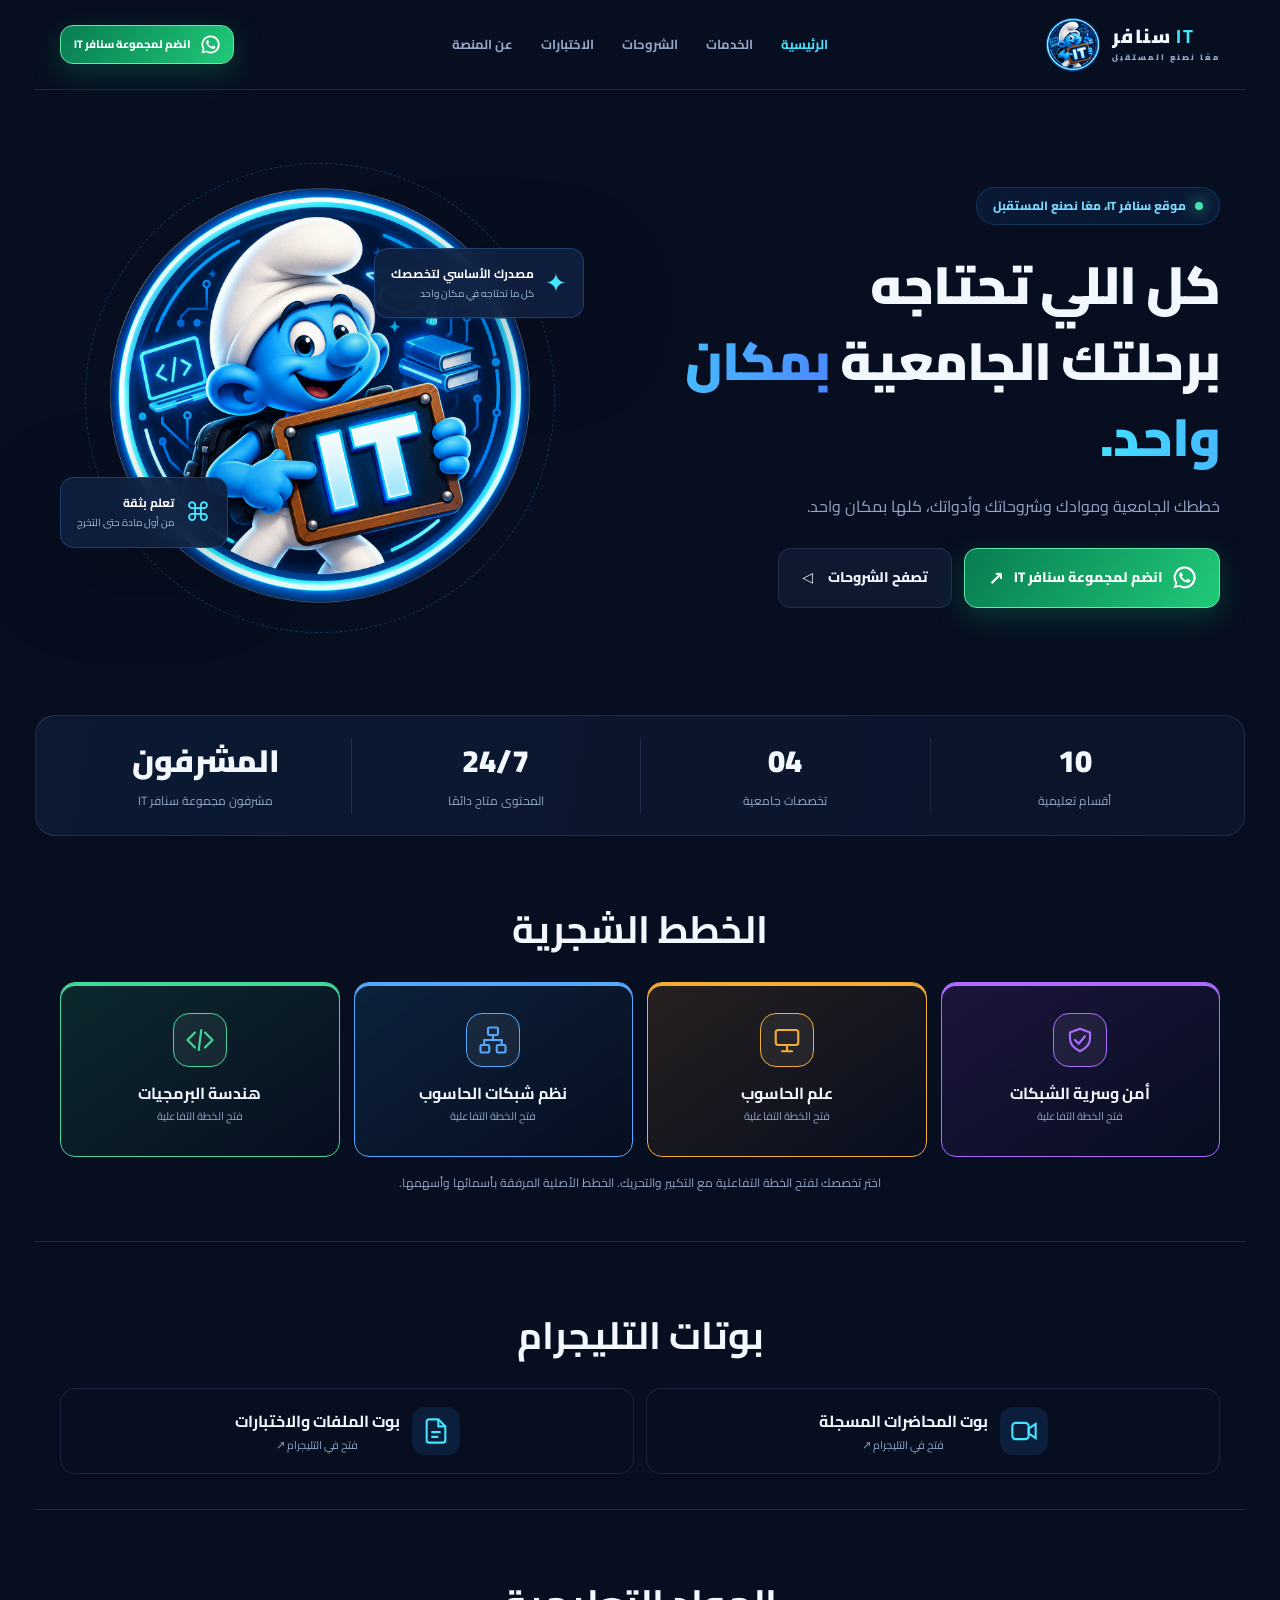
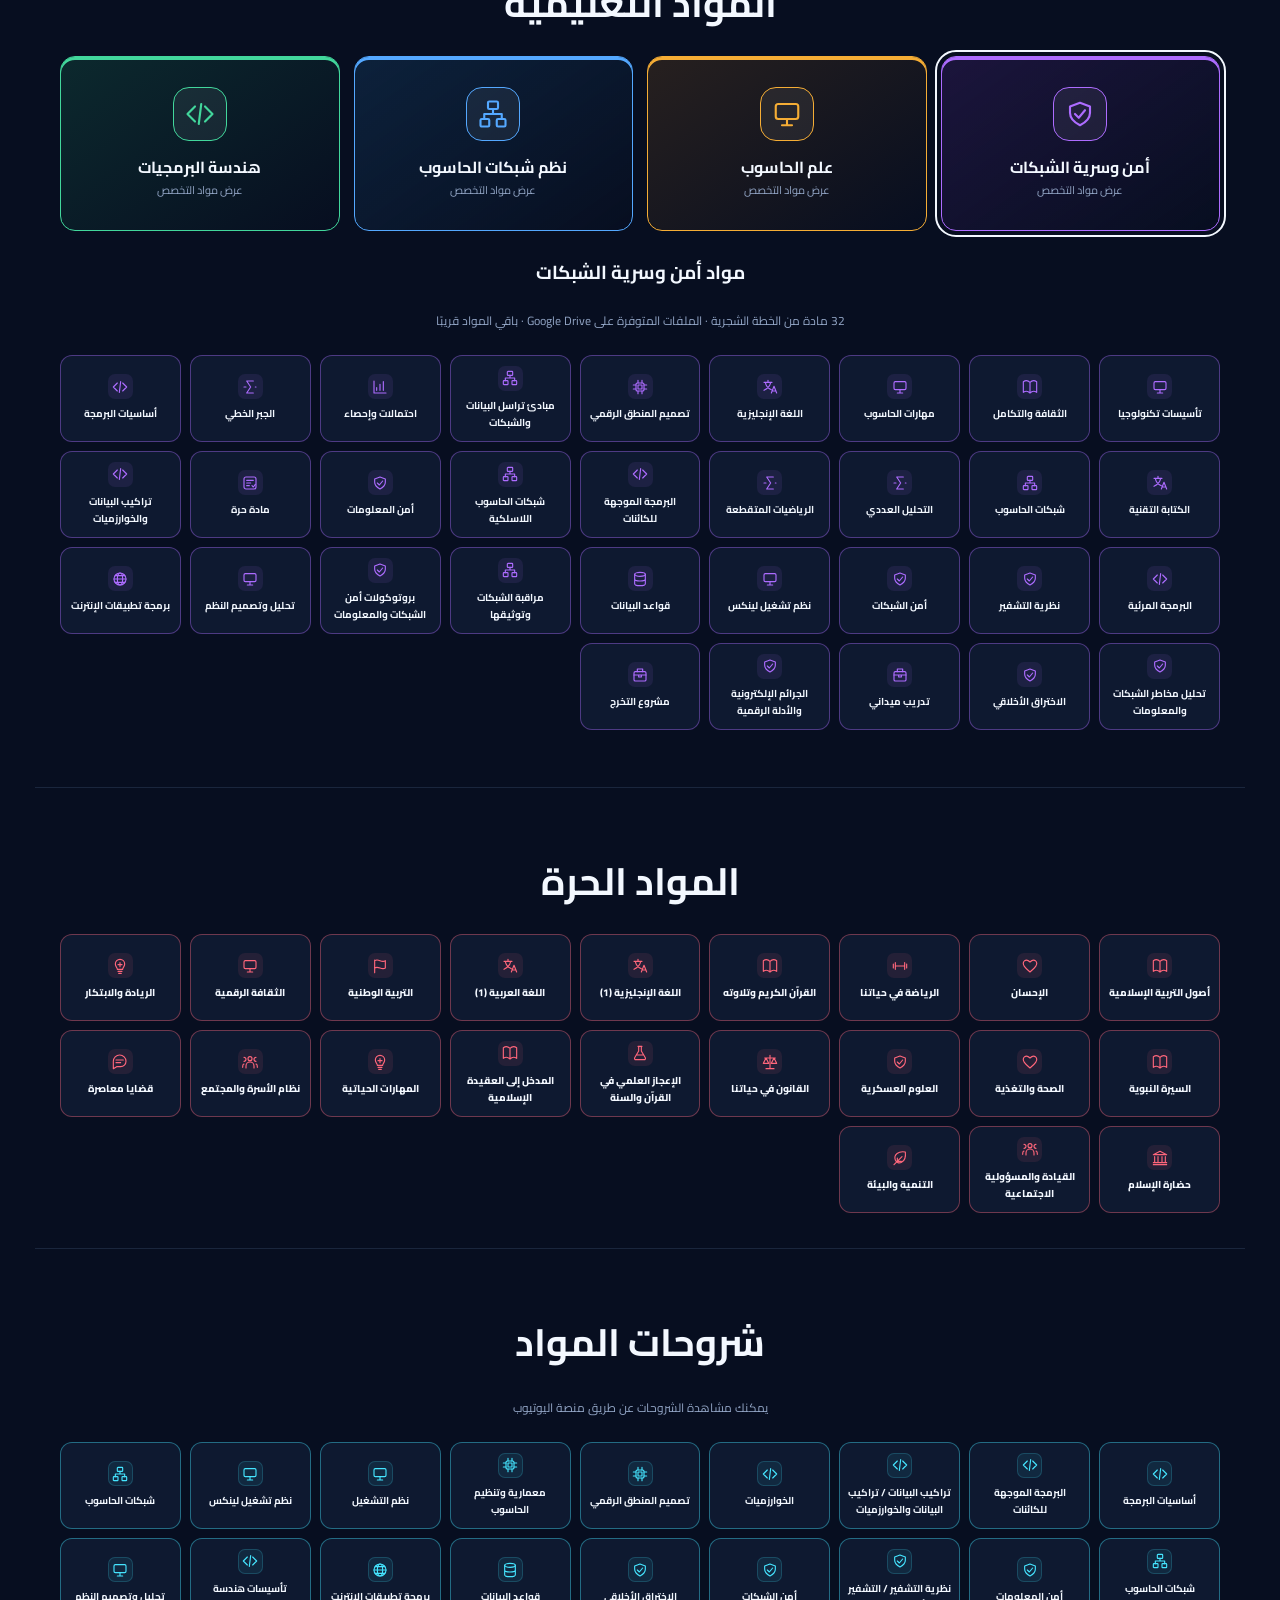
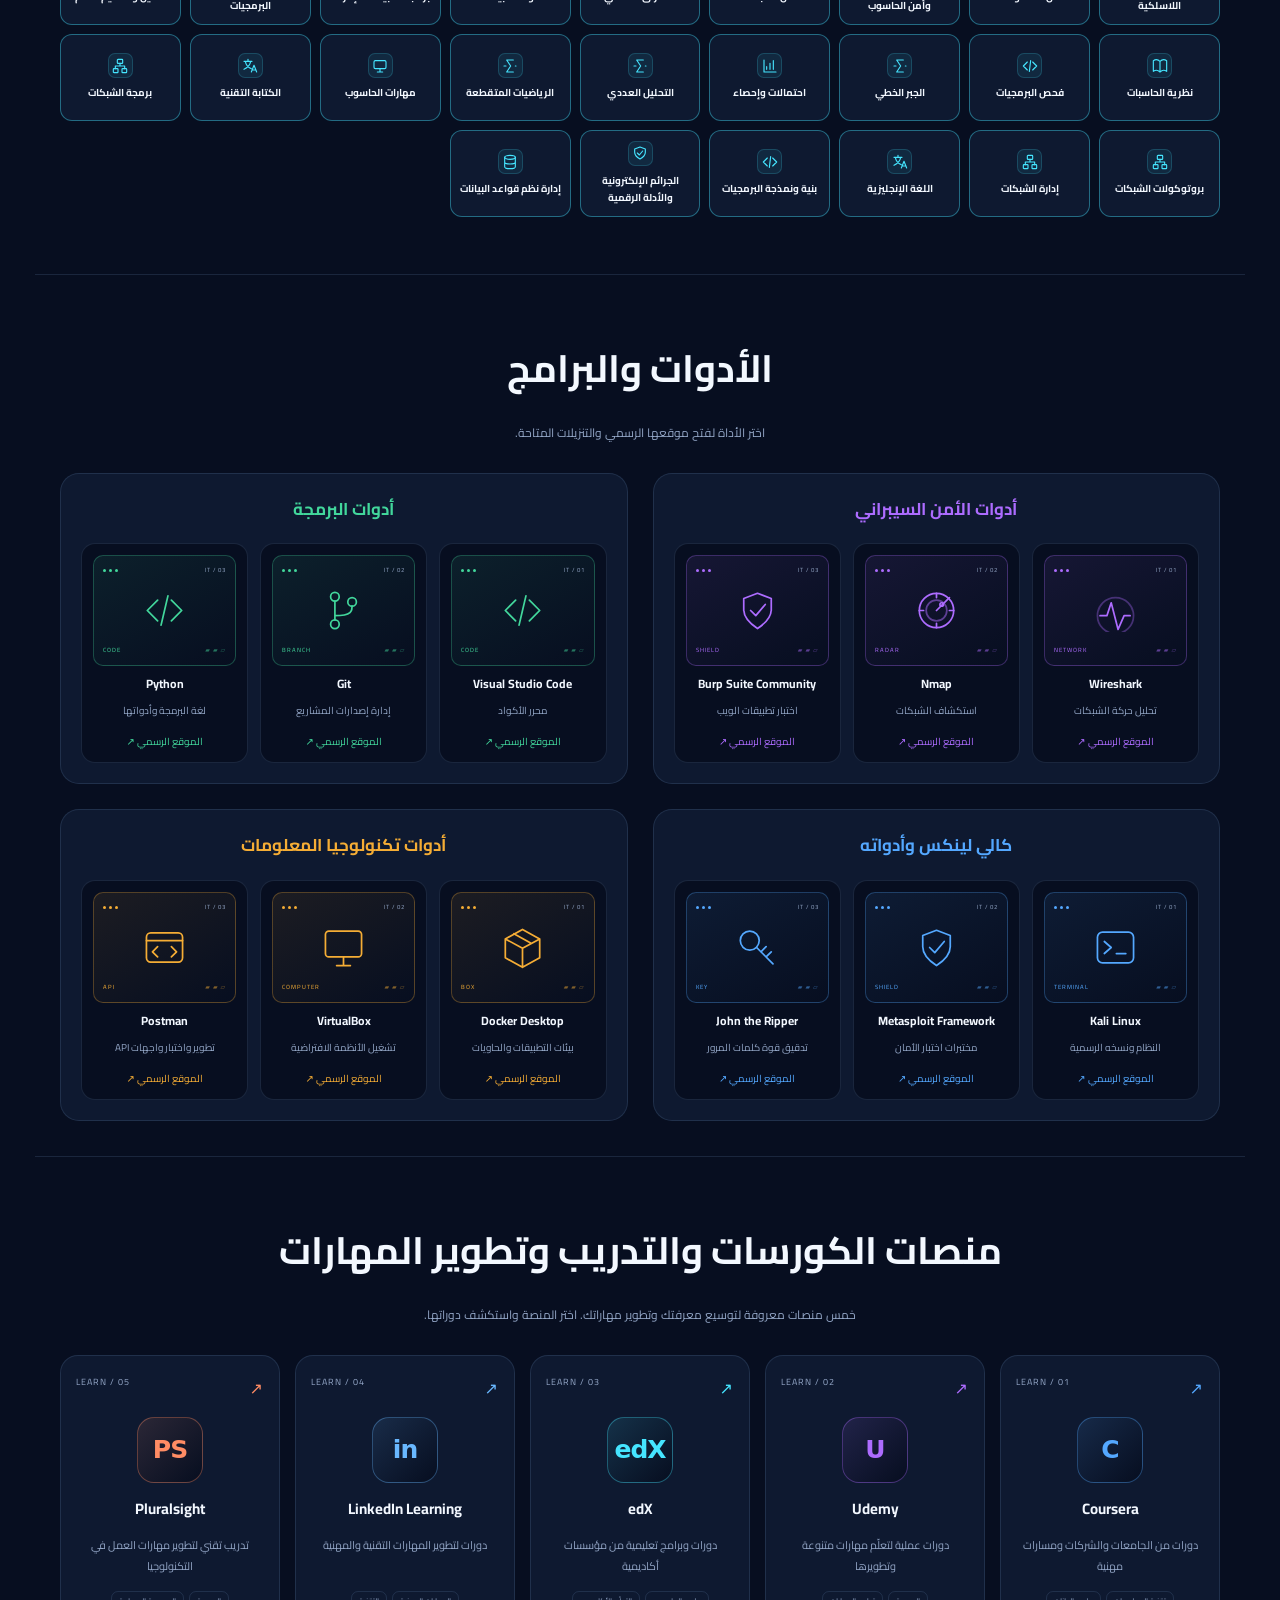
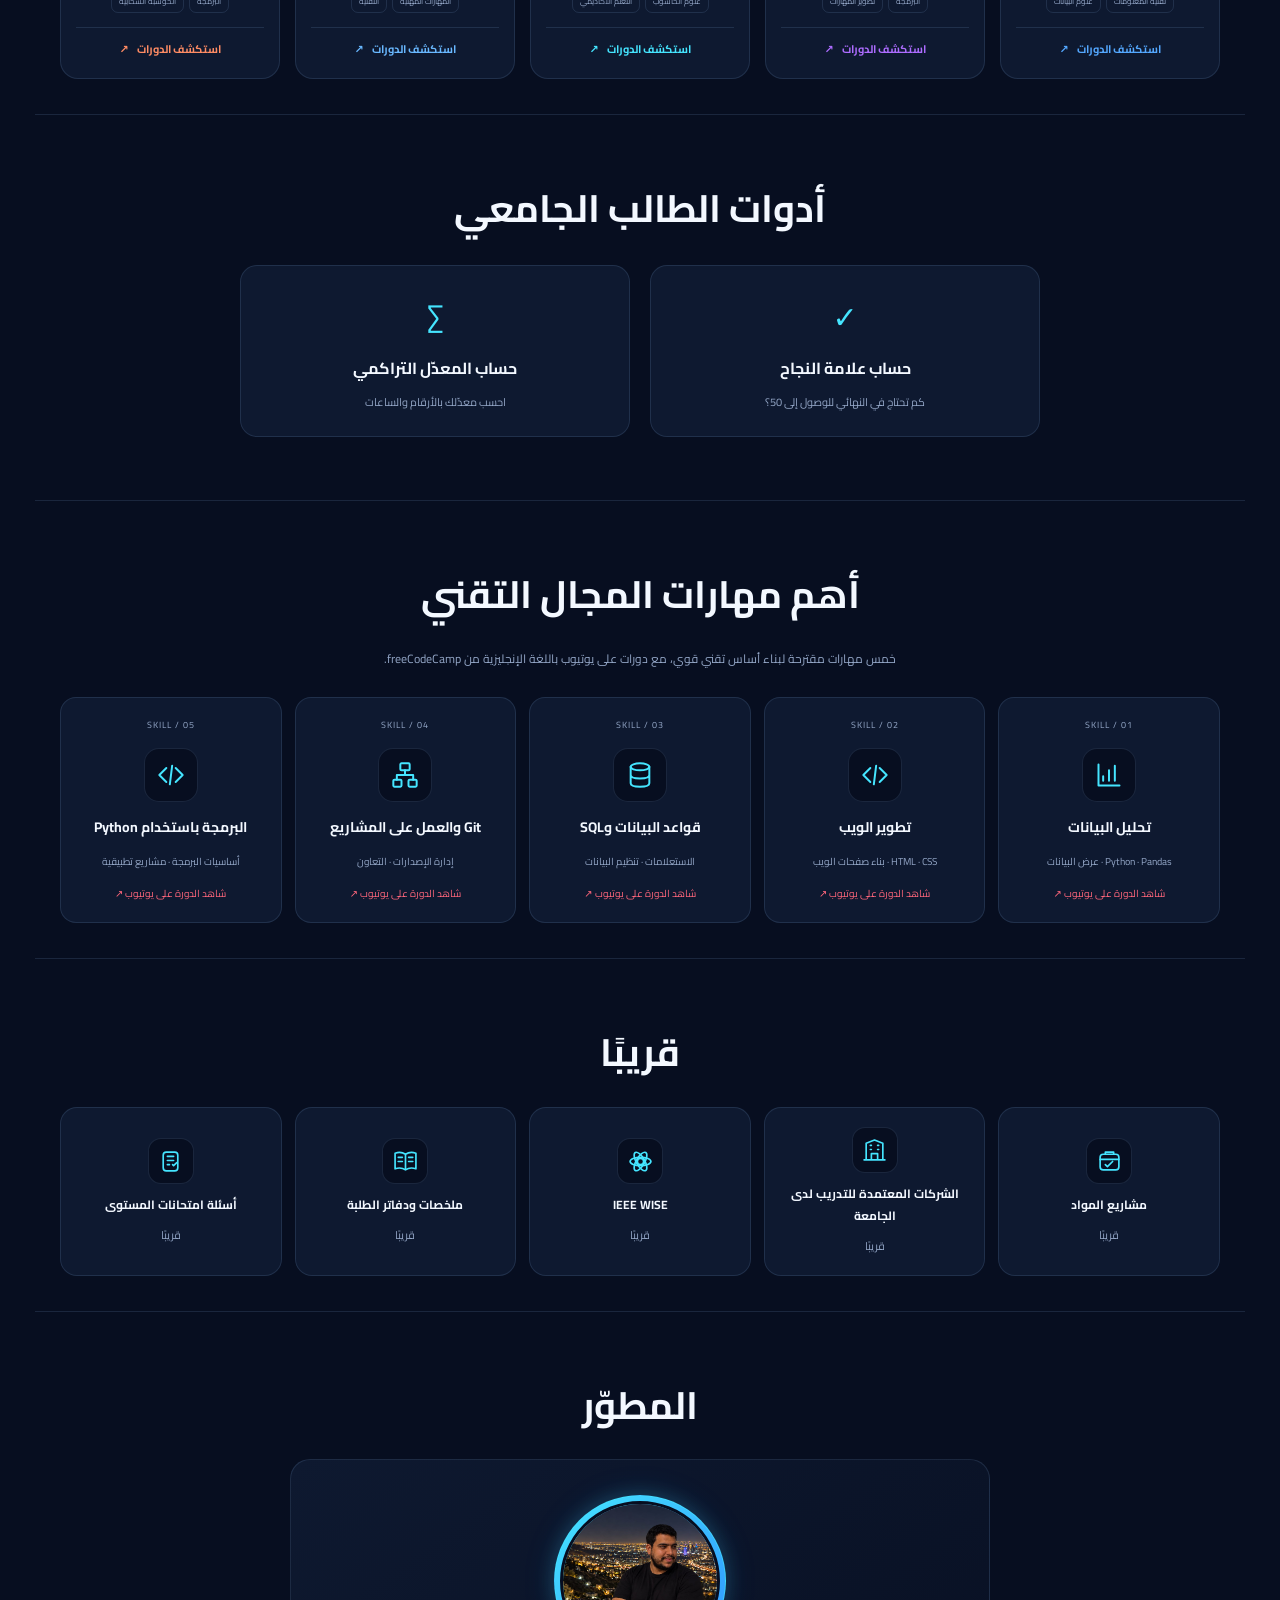
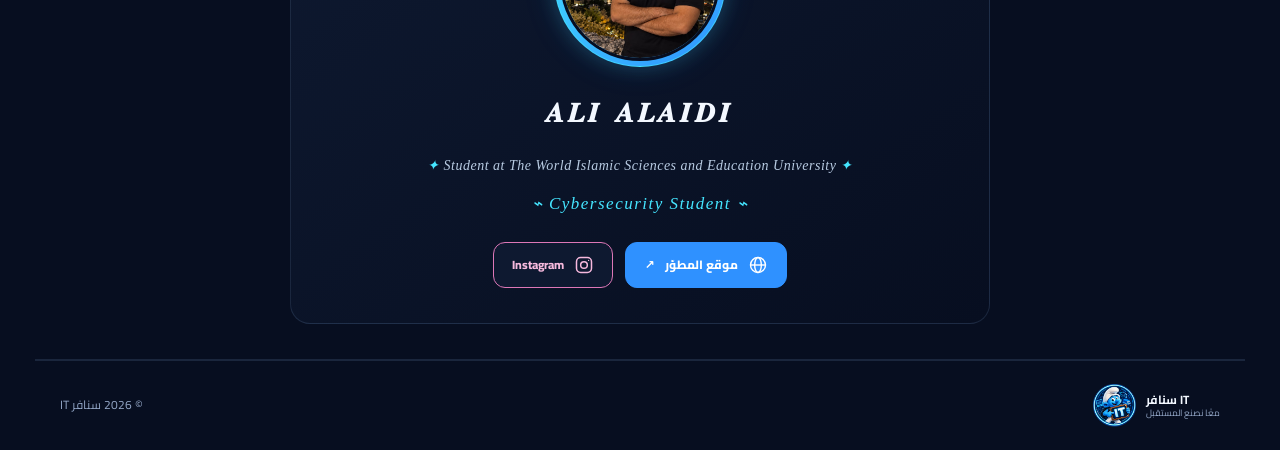
==== index.html @ aa801dc6 "Add files via upload" ====
<!doctype html>
<html lang="ar" dir="rtl">
<head>
  <meta charset="UTF-8" />
  <meta name="viewport" content="width=device-width, initial-scale=1" />
  <meta name="theme-color" content="#070e20" />
  <meta name="description" content="سنافر IT - بوابتك الذكية للتعلم الجامعي" />
  <title>سنافر IT | منصتك التعليمية</title>
  <link rel="preconnect" href="https://fonts.googleapis.com" />
  <link rel="preconnect" href="https://fonts.gstatic.com" crossorigin />
  <link href="https://fonts.googleapis.com/css2?family=Cairo:wght@400;500;600;700;800;900&display=swap" rel="stylesheet" />
  <link rel="stylesheet" href="styles.css" />
  <link rel="stylesheet" href="watch.css" />
</head>
<body>
  <div class="ambient ambient-one"></div><div class="ambient ambient-two"></div>
  <header class="topbar">
    <a href="#home" class="brand" aria-label="الصفحة الرئيسية"><img src="assets/logo.png" alt="شعار سنافر IT" /><span>سنافر <strong>IT</strong><small>معًا نصنع المستقبل</small></span></a>
    <nav class="desktop-nav" aria-label="القائمة الرئيسية"><a href="#home" class="active">الرئيسية</a><a href="#services">الخدمات</a><a href="#lessons">الشروحات</a><a href="#tools">الاختبارات</a><a href="#about">عن المنصة</a></nav>
    <div class="header-actions"><a class="btn wa-btn wa-header" href="https://chat.whatsapp.com/IGoztX9nsLLITHyfJJWVKI?mode=wwt" target="_blank" rel="noopener noreferrer"><svg class="wa-icon" viewBox="0 0 32 32" aria-hidden="true"><path fill="currentColor" d="M16 .8A15.1 15.1 0 0 0 3 23.5L.8 31l7.7-2A15.2 15.2 0 1 0 16 .8Zm0 27.5a12.3 12.3 0 0 1-6.3-1.7l-.5-.3-4.5 1.2 1.2-4.4-.3-.5a12.3 12.3 0 1 1 10.4 5.7Zm6.8-9.2c-.4-.2-2.2-1.1-2.5-1.2-.3-.1-.6-.2-.8.2-.2.3-1 1.2-1.2 1.4-.2.2-.4.3-.8.1-.4-.2-1.6-.6-3-1.9-1.1-1-1.9-2.2-2.1-2.6-.2-.4 0-.6.2-.8l.6-.7.4-.6c.1-.2 0-.5 0-.7l-1.2-2.8c-.3-.7-.6-.6-.8-.6h-.7c-.3 0-.7.1-1 .5-.3.4-1.3 1.3-1.3 3.2s1.4 3.7 1.6 4c.2.2 2.7 4.1 6.6 5.7.9.4 1.6.6 2.2.7.9.3 1.8.2 2.4.1.7-.1 2.2-.9 2.5-1.8.3-.9.3-1.7.2-1.8-.1-.2-.3-.3-.7-.5Z"/></svg><span>انضم لمجموعة سنافر IT</span></a><button class="icon-btn mobile-menu" id="menuBtn" aria-label="فتح القائمة" aria-expanded="false">☰</button></div>
  </header>
  <main>
    <section id="home" class="hero container">
      <div class="hero-copy"><div class="eyebrow"><span class="pulse"></span> موقع سنافر IT، معًا نصنع المستقبل</div><h1>كل اللي تحتاجه<br/>برحلتك الجامعية <span class="gradient-text">بمكان واحد.</span></h1><p>خططك الجامعية وموادك وشروحاتك وأدواتك، كلها بمكان واحد.</p><div class="hero-actions"><a class="btn wa-btn wa-hero" href="https://chat.whatsapp.com/IGoztX9nsLLITHyfJJWVKI?mode=wwt" target="_blank" rel="noopener noreferrer"><svg class="wa-icon" viewBox="0 0 32 32" aria-hidden="true"><path fill="currentColor" d="M16 .8A15.1 15.1 0 0 0 3 23.5L.8 31l7.7-2A15.2 15.2 0 1 0 16 .8Zm0 27.5a12.3 12.3 0 0 1-6.3-1.7l-.5-.3-4.5 1.2 1.2-4.4-.3-.5a12.3 12.3 0 1 1 10.4 5.7Zm6.8-9.2c-.4-.2-2.2-1.1-2.5-1.2-.3-.1-.6-.2-.8.2-.2.3-1 1.2-1.2 1.4-.2.2-.4.3-.8.1-.4-.2-1.6-.6-3-1.9-1.1-1-1.9-2.2-2.1-2.6-.2-.4 0-.6.2-.8l.6-.7.4-.6c.1-.2 0-.5 0-.7l-1.2-2.8c-.3-.7-.6-.6-.8-.6h-.7c-.3 0-.7.1-1 .5-.3.4-1.3 1.3-1.3 3.2s1.4 3.7 1.6 4c.2.2 2.7 4.1 6.6 5.7.9.4 1.6.6 2.2.7.9.3 1.8.2 2.4.1.7-.1 2.2-.9 2.5-1.8.3-.9.3-1.7.2-1.8-.1-.2-.3-.3-.7-.5Z"/></svg><span>انضم لمجموعة سنافر IT</span><span class="wa-arrow">↗</span></a><a class="btn btn-outline" href="#lessons">تصفح الشروحات <span>◁</span></a></div></div>
      <div class="hero-art"><div class="orbit orbit-a"></div><div class="orbit orbit-b"></div><div class="logo-glow"></div><img class="hero-logo" src="assets/logo.png" alt="سنفور يحمل لوحة IT"/><div class="float-card card-one"><span>✦</span><div><strong>مصدرك الأساسي لتخصصك</strong><small>كل ما تحتاجه في مكان واحد</small></div></div><div class="float-card card-two"><span>⌘</span><div><strong>تعلم بثقة</strong><small>من أول مادة حتى التخرج</small></div></div></div>
    </section>
    <section class="stats container" aria-label="مميزات المنصة"><div><b>10</b><span>أقسام تعليمية</span></div><div><b>04</b><span>تخصصات جامعية</span></div><div><b>24/7</b><span>المحتوى متاح دائمًا</span></div><div><b>المشرفون</b><span>مشرفون مجموعة سنافر IT</span></div></section>
    <div id="services"><section id="plans" class="section container home-section"><h2>الخطط الشجرية</h2><div class="item-grid major-grid" id="plansMajors"></div><p class="notice">اختر تخصصك لفتح الخطة التفاعلية مع التكبير والتحريك. الخطط الأصلية المرفقة بأسمائها وأسهمها.</p></section><section id="bots" class="section container home-section"><h2>بوتات التليجرام</h2><div class="item-grid" id="botLinks"></div></section><section id="materials" class="section container home-section"><h2>المواد التعليمية</h2><div class="item-grid major-grid" id="materialsMajors"></div><div class="inline-browser" id="materialsBrowser" aria-live="polite"></div></section><section id="free-materials" class="section container home-section free-section"><h2>المواد الحرة</h2><div class="free-course-buttons" id="freeCourses"></div><div class="resource-preview" id="freePreview" aria-live="polite"></div></section><section id="lessons" class="section container home-section"><h2>شروحات المواد</h2><div class="inline-browser" id="lessonsBrowser" aria-live="polite"></div></section><section id="tools" class="section container home-section"><h2>الأدوات والبرامج</h2><p class="catalog-note">اختر الأداة لفتح موقعها الرسمي والتنزيلات المتاحة.</p><div class="tool-groups"><section class="tool-group" style="--tool-accent:#ad6cff"><h3>أدوات الأمن السيبراني</h3><div class="tool-cards"><a class="tool-card" href="https://www.wireshark.org/download.html" target="_blank" rel="noopener noreferrer"><span class="tool-art" aria-hidden="true"><span class="tool-art-top"><i></i><i></i><i></i><span>IT / 01</span></span><svg viewBox="0 0 50 50" fill="none" stroke="currentColor" stroke-width="2" stroke-linecap="round" stroke-linejoin="round"><path d="M7 31h8l5-15 8 31 7-16h7"/><circle cx="25" cy="31" r="21" opacity=".35"/></svg><span class="tool-art-bottom">NETWORK<span>▰ ▰ ▱</span></span></span><strong dir="ltr">Wireshark</strong><span class="tool-description">تحليل حركة الشبكات</span><span class="tool-open">الموقع الرسمي <span aria-hidden="true">↗</span></span></a><a class="tool-card" href="https://nmap.org/download.html" target="_blank" rel="noopener noreferrer"><span class="tool-art" aria-hidden="true"><span class="tool-art-top"><i></i><i></i><i></i><span>IT / 02</span></span><svg viewBox="0 0 50 50" fill="none" stroke="currentColor" stroke-width="2" stroke-linecap="round" stroke-linejoin="round"><circle cx="25" cy="25" r="20"/><circle cx="25" cy="25" r="12" opacity=".5"/><path d="M25 25 40 10M25 5v5M5 25h5M25 40v5M40 25h5"/><circle cx="31" cy="18" r="2"/></svg><span class="tool-art-bottom">RADAR<span>▰ ▰ ▱</span></span></span><strong dir="ltr">Nmap</strong><span class="tool-description">استكشاف الشبكات</span><span class="tool-open">الموقع الرسمي <span aria-hidden="true">↗</span></span></a><a class="tool-card" href="https://portswigger.net/burp/communitydownload" target="_blank" rel="noopener noreferrer"><span class="tool-art" aria-hidden="true"><span class="tool-art-top"><i></i><i></i><i></i><span>IT / 03</span></span><svg viewBox="0 0 50 50" fill="none" stroke="currentColor" stroke-width="2" stroke-linecap="round" stroke-linejoin="round"><path d="m25 5 16 6v13c0 11-10 18-16 22-6-4-16-11-16-22V11Z"/><path d="m17 25 6 6 11-13"/></svg><span class="tool-art-bottom">SHIELD<span>▰ ▰ ▱</span></span></span><strong dir="ltr">Burp Suite Community</strong><span class="tool-description">اختبار تطبيقات الويب</span><span class="tool-open">الموقع الرسمي <span aria-hidden="true">↗</span></span></a></div></section><section class="tool-group" style="--tool-accent:#42d79c"><h3>أدوات البرمجة</h3><div class="tool-cards"><a class="tool-card" href="https://code.visualstudio.com/download" target="_blank" rel="noopener noreferrer"><span class="tool-art" aria-hidden="true"><span class="tool-art-top"><i></i><i></i><i></i><span>IT / 01</span></span><svg viewBox="0 0 50 50" fill="none" stroke="currentColor" stroke-width="2" stroke-linecap="round" stroke-linejoin="round"><path d="m17 13-12 12 12 12m16-24 12 12-12 12M29 8l-8 34"/></svg><span class="tool-art-bottom">CODE<span>▰ ▰ ▱</span></span></span><strong dir="ltr">Visual Studio Code</strong><span class="tool-description">محرر الأكواد</span><span class="tool-open">الموقع الرسمي <span aria-hidden="true">↗</span></span></a><a class="tool-card" href="https://git-scm.com/downloads/" target="_blank" rel="noopener noreferrer"><span class="tool-art" aria-hidden="true"><span class="tool-art-top"><i></i><i></i><i></i><span>IT / 02</span></span><svg viewBox="0 0 50 50" fill="none" stroke="currentColor" stroke-width="2" stroke-linecap="round" stroke-linejoin="round"><circle cx="15" cy="9" r="5"/><circle cx="35" cy="15" r="5"/><circle cx="15" cy="41" r="5"/><path d="M15 14v22m0-5c20 0 20-6 20-11"/></svg><span class="tool-art-bottom">BRANCH<span>▰ ▰ ▱</span></span></span><strong dir="ltr">Git</strong><span class="tool-description">إدارة إصدارات المشاريع</span><span class="tool-open">الموقع الرسمي <span aria-hidden="true">↗</span></span></a><a class="tool-card" href="https://www.python.org/downloads/" target="_blank" rel="noopener noreferrer"><span class="tool-art" aria-hidden="true"><span class="tool-art-top"><i></i><i></i><i></i><span>IT / 03</span></span><svg viewBox="0 0 50 50" fill="none" stroke="currentColor" stroke-width="2" stroke-linecap="round" stroke-linejoin="round"><path d="m17 13-12 12 12 12m16-24 12 12-12 12M29 8l-8 34"/></svg><span class="tool-art-bottom">CODE<span>▰ ▰ ▱</span></span></span><strong dir="ltr">Python</strong><span class="tool-description">لغة البرمجة وأدواتها</span><span class="tool-open">الموقع الرسمي <span aria-hidden="true">↗</span></span></a></div></section><section class="tool-group" style="--tool-accent:#54a8ff"><h3>كالي لينكس وأدواته</h3><div class="tool-cards"><a class="tool-card" href="https://www.kali.org/get-kali/" target="_blank" rel="noopener noreferrer"><span class="tool-art" aria-hidden="true"><span class="tool-art-top"><i></i><i></i><i></i><span>IT / 01</span></span><svg viewBox="0 0 50 50" fill="none" stroke="currentColor" stroke-width="2" stroke-linecap="round" stroke-linejoin="round"><rect x="4" y="7" width="42" height="36" rx="6"/><path d="m12 18 8 7-8 7m14 0h11"/></svg><span class="tool-art-bottom">TERMINAL<span>▰ ▰ ▱</span></span></span><strong dir="ltr">Kali Linux</strong><span class="tool-description">النظام ونسخه الرسمية</span><span class="tool-open">الموقع الرسمي <span aria-hidden="true">↗</span></span></a><a class="tool-card" href="https://www.kali.org/tools/metasploit-framework/" target="_blank" rel="noopener noreferrer"><span class="tool-art" aria-hidden="true"><span class="tool-art-top"><i></i><i></i><i></i><span>IT / 02</span></span><svg viewBox="0 0 50 50" fill="none" stroke="currentColor" stroke-width="2" stroke-linecap="round" stroke-linejoin="round"><path d="m25 5 16 6v13c0 11-10 18-16 22-6-4-16-11-16-22V11Z"/><path d="m17 25 6 6 11-13"/></svg><span class="tool-art-bottom">SHIELD<span>▰ ▰ ▱</span></span></span><strong dir="ltr">Metasploit Framework</strong><span class="tool-description">مختبرات اختبار الأمان</span><span class="tool-open">الموقع الرسمي <span aria-hidden="true">↗</span></span></a><a class="tool-card" href="https://www.kali.org/tools/john/" target="_blank" rel="noopener noreferrer"><span class="tool-art" aria-hidden="true"><span class="tool-art-top"><i></i><i></i><i></i><span>IT / 03</span></span><svg viewBox="0 0 50 50" fill="none" stroke="currentColor" stroke-width="2" stroke-linecap="round" stroke-linejoin="round"><circle cx="16" cy="17" r="11"/><path d="m24 25 19 19m-8-8 6-6m-12 0 6-6"/></svg><span class="tool-art-bottom">KEY<span>▰ ▰ ▱</span></span></span><strong dir="ltr">John the Ripper</strong><span class="tool-description">تدقيق قوة كلمات المرور</span><span class="tool-open">الموقع الرسمي <span aria-hidden="true">↗</span></span></a></div></section><section class="tool-group" style="--tool-accent:#f5ad35"><h3>أدوات تكنولوجيا المعلومات</h3><div class="tool-cards"><a class="tool-card" href="https://www.docker.com/products/docker-desktop/" target="_blank" rel="noopener noreferrer"><span class="tool-art" aria-hidden="true"><span class="tool-art-top"><i></i><i></i><i></i><span>IT / 01</span></span><svg viewBox="0 0 50 50" fill="none" stroke="currentColor" stroke-width="2" stroke-linecap="round" stroke-linejoin="round"><path d="m25 4 20 11v22L25 48 5 37V15Z M5 15l20 11 20-11M25 26v22M15 9l20 11"/></svg><span class="tool-art-bottom">BOX<span>▰ ▰ ▱</span></span></span><strong dir="ltr">Docker Desktop</strong><span class="tool-description">بيئات التطبيقات والحاويات</span><span class="tool-open">الموقع الرسمي <span aria-hidden="true">↗</span></span></a><a class="tool-card" href="https://www.virtualbox.org/wiki/Downloads" target="_blank" rel="noopener noreferrer"><span class="tool-art" aria-hidden="true"><span class="tool-art-top"><i></i><i></i><i></i><span>IT / 02</span></span><svg viewBox="0 0 50 50" fill="none" stroke="currentColor" stroke-width="2" stroke-linecap="round" stroke-linejoin="round"><rect x="4" y="6" width="42" height="30" rx="4"/><path d="M17 46h16M25 36v10"/></svg><span class="tool-art-bottom">COMPUTER<span>▰ ▰ ▱</span></span></span><strong dir="ltr">VirtualBox</strong><span class="tool-description">تشغيل الأنظمة الافتراضية</span><span class="tool-open">الموقع الرسمي <span aria-hidden="true">↗</span></span></a><a class="tool-card" href="https://www.postman.com/downloads/" target="_blank" rel="noopener noreferrer"><span class="tool-art" aria-hidden="true"><span class="tool-art-top"><i></i><i></i><i></i><span>IT / 03</span></span><svg viewBox="0 0 50 50" fill="none" stroke="currentColor" stroke-width="2" stroke-linecap="round" stroke-linejoin="round"><rect x="4" y="8" width="42" height="34" rx="5"/><path d="M4 17h42m-29 7-6 6 6 6m16-12 6 6-6 6"/></svg><span class="tool-art-bottom">API<span>▰ ▰ ▱</span></span></span><strong dir="ltr">Postman</strong><span class="tool-description">تطوير واختبار واجهات API</span><span class="tool-open">الموقع الرسمي <span aria-hidden="true">↗</span></span></a></div></section></div></section></div>
    <section id="training-platforms" class="section container home-section"><h2>منصات الكورسات والتدريب وتطوير المهارات</h2><p class="catalog-note">خمس منصات معروفة لتوسيع معرفتك وتطوير مهاراتك. اختر المنصة واستكشف دوراتها.</p><div class="training-platform-grid"><a class="training-platform-card" href="https://www.coursera.org/" target="_blank" rel="noopener noreferrer" style="--platform-accent:#54a8ff"><div class="platform-card-head" aria-hidden="true"><span>LEARN / 01</span><span>↗</span></div><div class="platform-digital-mark" aria-hidden="true">C</div><h3 dir="ltr">Coursera</h3><p>دورات من الجامعات والشركات ومسارات مهنية</p><div class="platform-tags"><span>تقنية المعلومات</span><span>علوم البيانات</span></div><span class="platform-visit">استكشف الدورات <span aria-hidden="true">↗</span></span></a><a class="training-platform-card" href="https://www.udemy.com/" target="_blank" rel="noopener noreferrer" style="--platform-accent:#ad6cff"><div class="platform-card-head" aria-hidden="true"><span>LEARN / 02</span><span>↗</span></div><div class="platform-digital-mark" aria-hidden="true">U</div><h3 dir="ltr">Udemy</h3><p>دورات عملية لتعلّم مهارات متنوعة وتطويرها</p><div class="platform-tags"><span>البرمجة</span><span>تطوير المهارات</span></div><span class="platform-visit">استكشف الدورات <span aria-hidden="true">↗</span></span></a><a class="training-platform-card" href="https://www.edx.org/" target="_blank" rel="noopener noreferrer" style="--platform-accent:#45e5ff"><div class="platform-card-head" aria-hidden="true"><span>LEARN / 03</span><span>↗</span></div><div class="platform-digital-mark" aria-hidden="true">edX</div><h3 dir="ltr">edX</h3><p>دورات وبرامج تعليمية من مؤسسات أكاديمية</p><div class="platform-tags"><span>علوم الحاسوب</span><span>التعلّم الأكاديمي</span></div><span class="platform-visit">استكشف الدورات <span aria-hidden="true">↗</span></span></a><a class="training-platform-card" href="https://www.linkedin.com/learning/" target="_blank" rel="noopener noreferrer" style="--platform-accent:#69b8ff"><div class="platform-card-head" aria-hidden="true"><span>LEARN / 04</span><span>↗</span></div><div class="platform-digital-mark" aria-hidden="true">in</div><h3 dir="ltr">LinkedIn Learning</h3><p>دورات لتطوير المهارات التقنية والمهنية</p><div class="platform-tags"><span>المهارات المهنية</span><span>التقنية</span></div><span class="platform-visit">استكشف الدورات <span aria-hidden="true">↗</span></span></a><a class="training-platform-card" href="https://www.pluralsight.com/" target="_blank" rel="noopener noreferrer" style="--platform-accent:#ff8c64"><div class="platform-card-head" aria-hidden="true"><span>LEARN / 05</span><span>↗</span></div><div class="platform-digital-mark" aria-hidden="true">PS</div><h3 dir="ltr">Pluralsight</h3><p>تدريب تقني لتطوير مهارات العمل في التكنولوجيا</p><div class="platform-tags"><span>البرمجة</span><span>الحوسبة السحابية</span></div><span class="platform-visit">استكشف الدورات <span aria-hidden="true">↗</span></span></a></div></section>
    <section id="student-tools" class="section container home-section"><h2>أدوات الطالب الجامعي</h2><div class="student-launch-buttons"><button class="student-launch" data-student-calc="final" aria-haspopup="dialog"><span aria-hidden="true">✓</span><strong>حساب علامة النجاح</strong><small>كم تحتاج في النهائي للوصول إلى 50؟</small></button><button class="student-launch" data-student-calc="average" aria-haspopup="dialog"><span aria-hidden="true">∑</span><strong>حساب المعدّل التراكمي</strong><small>احسب معدّلك بالأرقام والساعات</small></button></div><template id="calculatorTemplate"><div class="student-calculators"><article class="student-tool-box"><h3>حاسبة المعدّل التراكمي</h3><p class="student-tool-note">أدخل العلامة من 100 والساعات لكل مادة. المعدّل محسوب بوزن الساعات.</p><form id="averageForm"><div id="gradeRows"></div><button type="button" id="addGradeCourse" class="btn btn-outline">+ إضافة مادة</button><fieldset class="previous-grade-fields"><legend>المعدّل السابق — لحساب التراكمي</legend><label>المعدّل السابق من 100<input id="previousAverage" value="0" type="number" min="0" max="100" step="any" inputmode="decimal"></label><label>الساعات المحتسبة سابقًا<input id="previousHours" type="number" min="0" max="1000" value="0" step="0.5" inputmode="decimal"></label></fieldset><button class="btn btn-primary" type="submit">احسب المعدّل</button><output id="averageResult" class="student-calculator-result" aria-live="polite"></output></form></article><article class="student-tool-box"><h3>كم أحتاج في النهائي لأَنجح؟</h3><p class="student-tool-note">التجميع قبل النهائي من 50، والنهائي من 50. علامة النجاح 50 من 100.</p><form id="finalMarkForm"><label>تجميعك قبل النهائي من 50<input id="collectedMark" type="number" min="0" max="50" step="any" inputmode="decimal" placeholder="مثال: 35" required></label><button type="submit" class="btn btn-primary">احسب العلامة المطلوبة</button><output id="finalMarkResult" class="student-calculator-result" aria-live="polite"></output></form><div class="grade-scale"><h4>التقديرات</h4><div><span>60 إلى أقل من 68</span><strong>مقبول</strong></div><div><span>68 إلى أقل من 76</span><strong>جيد</strong></div><div><span>76 إلى أقل من 84</span><strong>جيد جدًا</strong></div><div><span>84 إلى 100</span><strong>ممتاز</strong></div></div><p class="student-tool-note">النتائج تقديرية للحساب، وليست بديلًا عن المعدّل الرسمي. المواد المعادة والتحويلات تُحتسب حسب نظام الجامعة.</p></article></div></template></section><section id="technical-skills" class="section container home-section"><h2>أهم مهارات المجال التقني</h2><p class="catalog-note">خمس مهارات مقترحة لبناء أساس تقني قوي، مع دورات على يوتيوب باللغة الإنجليزية من freeCodeCamp.</p><div class="technical-skills-grid"><a class="technical-skill-card" href="https://www.youtube.com/watch?v=r-uOLxNrNk8" target="_blank" rel="noopener noreferrer"><span class="skill-number">SKILL / 01</span><span class="skill-symbol" data-skill-icon="chart"></span><h3>تحليل البيانات</h3><p>Python · Pandas · عرض البيانات</p><span class="skill-course-label">شاهد الدورة على يوتيوب ↗</span></a><a class="technical-skill-card" href="https://www.youtube.com/watch?v=dX8396ZmSPk" target="_blank" rel="noopener noreferrer"><span class="skill-number">SKILL / 02</span><span class="skill-symbol" data-skill-icon="code"></span><h3>تطوير الويب</h3><p>HTML · CSS · بناء صفحات الويب</p><span class="skill-course-label">شاهد الدورة على يوتيوب ↗</span></a><a class="technical-skill-card" href="https://www.youtube.com/watch?v=HXV3zeQKqGY" target="_blank" rel="noopener noreferrer"><span class="skill-number">SKILL / 03</span><span class="skill-symbol" data-skill-icon="database"></span><h3>قواعد البيانات وSQL</h3><p>الاستعلامات · تنظيم البيانات</p><span class="skill-course-label">شاهد الدورة على يوتيوب ↗</span></a><a class="technical-skill-card" href="https://www.youtube.com/watch?v=zTjRZNkhiEU" target="_blank" rel="noopener noreferrer"><span class="skill-number">SKILL / 04</span><span class="skill-symbol" data-skill-icon="network"></span><h3>Git والعمل على المشاريع</h3><p>إدارة الإصدارات · التعاون</p><span class="skill-course-label">شاهد الدورة على يوتيوب ↗</span></a><a class="technical-skill-card" href="https://www.youtube.com/watch?v=oDOw5tB3Udw" target="_blank" rel="noopener noreferrer"><span class="skill-number">SKILL / 05</span><span class="skill-symbol" data-skill-icon="code"></span><h3>البرمجة باستخدام Python</h3><p>أساسيات البرمجة · مشاريع تطبيقية</p><span class="skill-course-label">شاهد الدورة على يوتيوب ↗</span></a></div></section><section id="coming-soon" class="section container home-section"><h2>قريبًا</h2><div class="coming-services"><button class="coming-service-button" data-coming-title="مشاريع المواد" aria-haspopup="dialog"><span class="coming-custom-icon" aria-hidden="true"><svg viewBox="0 0 24 24" fill="none" stroke="currentColor" stroke-width="1.6" stroke-linecap="round" stroke-linejoin="round"><rect x="3" y="5" width="18" height="15" rx="3"/><path d="M8 5V3h8v2M3 10h18m-13 5 2 2 5-5"/></svg></span><strong>مشاريع المواد</strong><small>قريبًا</small></button><button class="coming-service-button" data-coming-title="الشركات المعتمدة للتدريب لدى الجامعة" aria-haspopup="dialog"><span class="coming-custom-icon" aria-hidden="true"><svg viewBox="0 0 24 24" fill="none" stroke="currentColor" stroke-width="1.6" stroke-linecap="round" stroke-linejoin="round"><path d="M4 21V5l8-3 8 3v16M2 21h20M8 7h1m6 0h1M8 11h1m6 0h1M9 21v-6h6v6"/></svg></span><strong>الشركات المعتمدة للتدريب لدى الجامعة</strong><small>قريبًا</small></button><button class="coming-service-button" data-coming-title="IEEE WISE" aria-haspopup="dialog"><span class="coming-custom-icon" aria-hidden="true"><svg viewBox="0 0 24 24" fill="none" stroke="currentColor" stroke-width="1.6" stroke-linecap="round" stroke-linejoin="round"><circle cx="12" cy="12" r="3"/><ellipse cx="12" cy="12" rx="10" ry="4"/><ellipse cx="12" cy="12" rx="10" ry="4" transform="rotate(60 12 12)"/><ellipse cx="12" cy="12" rx="10" ry="4" transform="rotate(120 12 12)"/></svg></span><strong>IEEE WISE</strong><small>قريبًا</small></button><button class="coming-service-button" data-coming-title="ملخصات ودفاتر الطلبة" aria-haspopup="dialog"><span class="coming-custom-icon" aria-hidden="true"><svg viewBox="0 0 24 24" fill="none" stroke="currentColor" stroke-width="1.6" stroke-linecap="round" stroke-linejoin="round"><path d="M12 5c-3-2-7-2-10-1v15c3-1 7-1 10 1 3-2 7-2 10-1V4c-3-1-7-1-10 1Zm0 0v15M5 8h4m-4 4h4m6-4h4m-4 4h4"/></svg></span><strong>ملخصات ودفاتر الطلبة</strong><small>قريبًا</small></button><button class="coming-service-button" data-coming-title="أسئلة امتحانات المستوى" aria-haspopup="dialog"><span class="coming-custom-icon" aria-hidden="true"><svg viewBox="0 0 24 24" fill="none" stroke="currentColor" stroke-width="1.6" stroke-linecap="round" stroke-linejoin="round"><rect x="5" y="3" width="14" height="18" rx="3"/><path d="M9 7h6m-6 4h6m-6 4h2m3 0 1 1 3-3"/></svg></span><strong>أسئلة امتحانات المستوى</strong><small>قريبًا</small></button></div></section><section id="developer" class="section container home-section"><h2>المطوّر</h2><div class="developer-card developer-profile"><div class="developer-portrait-frame"><img src="assets/developer-ali.jpeg" alt="ALI ALAIDI" width="160" height="160" loading="lazy" decoding="async"></div><h3 class="developer-name" dir="ltr" aria-label="ALI ALAIDI">𝑨𝑳𝑰 𝑨𝑳𝑨𝑰𝑫𝑰</h3><p class="developer-study" dir="ltr"><span aria-hidden="true">✦</span> Student at The World Islamic Sciences and Education University <span aria-hidden="true">✦</span></p><p class="developer-specialty" dir="ltr"><span aria-hidden="true">⌁</span> Cybersecurity Student <span aria-hidden="true">⌁</span></p><div class="developer-links"><a class="developer-site-button" href="https://alialaidi.netlify.app/" target="_blank" rel="noopener noreferrer"><svg viewBox="0 0 24 24" fill="none" stroke="currentColor" stroke-width="1.7" aria-hidden="true"><circle cx="12" cy="12" r="9"/><ellipse cx="12" cy="12" rx="4" ry="9"/><path d="M3 12h18"/></svg><span>موقع المطوّر</span><span aria-hidden="true">↗</span></a><a class="developer-instagram-button" href="https://www.instagram.com/aliabnalaidi?exln=NzN4ZTVrdnFscDdy" target="_blank" rel="noopener noreferrer"><svg viewBox="0 0 24 24" fill="none" stroke="currentColor" stroke-width="1.8" aria-hidden="true"><rect x="3" y="3" width="18" height="18" rx="5"/><circle cx="12" cy="12" r="4"/><circle cx="17.5" cy="6.5" r=".8" fill="currentColor" stroke="none"/></svg><span>Instagram</span></a></div></div></section>
    
  </main>
  <footer class="footer container"><div class="footer-brand"><img src="assets/logo.png" alt=""/><div><b>سنافر IT</b><small>معًا نصنع المستقبل</small></div></div><span>© <span id="year"></span> سنافر IT</span></footer>
  <div class="overlay" id="overlay" hidden><div class="panel" role="dialog" aria-modal="true" aria-labelledby="panelTitle"><div class="panel-header"><div><div class="kicker" id="panelKicker">/ سنافر IT</div><h2 id="panelTitle">القسم</h2></div><button class="icon-btn close-btn" id="closePanel" aria-label="إغلاق">✕</button></div><div id="panelContent" class="panel-content"></div></div></div>
  <script src="plans.js"></script>
  <script src="interactive-plan-data.js"></script>
  <script src="plan-viewer.js"></script>
  <script src="lesson-library.js"></script>
  <script src="script.js"></script>
  <script src="student-tools.js"></script>
</body>
</html>
---- styles.css ----
:root{--bg:#070e20;--surface:#0e1930;--surface2:#111f3b;--line:rgba(155,197,255,.13);--text:#f3f8ff;--muted:#93a6c6;--blue:#2f91ff;--cyan:#45e5ff;--shadow:0 24px 90px rgba(0,0,0,.28)}*{box-sizing:border-box}html{scroll-behavior:smooth}body{margin:0;font-family:Cairo,system-ui,sans-serif;background:var(--bg);color:var(--text);overflow-x:hidden;line-height:1.8}button,a{font:inherit}button{cursor:pointer}a{text-decoration:none;color:inherit}button:focus-visible,a:focus-visible,input:focus-visible{outline:2px solid var(--cyan);outline-offset:4px}body.light{--bg:#edf5ff;--surface:#fff;--surface2:#e9f2ff;--line:rgba(25,70,125,.15);--text:#102346;--muted:#61718c;--shadow:0 24px 70px rgba(35,80,140,.12)}.container{max-width:1210px;margin-inline:auto;padding-inline:25px}.ambient{position:absolute;pointer-events:none;filter:blur(100px);border-radius:50%;z-index:-1}.ambient-one{width:500px;height:500px;top:40px;left:-180px;background:rgba(10,98,237,.17)}.ambient-two{width:350px;height:350px;top:650px;right:-200px;background:rgba(21,178,226,.1)}.topbar{height:90px;display:flex;align-items:center;justify-content:space-between;gap:20px;max-width:1210px;padding:0 25px;margin:auto;border-bottom:1px solid var(--line)}.brand{display:flex;align-items:center;gap:12px;direction:ltr;white-space:nowrap}.brand img{width:54px;height:54px;object-fit:contain}.brand span{font-weight:900;letter-spacing:1.4px;font-size:19px;line-height:1.15}.brand strong{color:var(--cyan)}.brand small{display:block;font-size:8px;color:var(--muted);letter-spacing:2px;margin-top:5px}.desktop-nav{display:flex;gap:28px;font-size:13px;color:var(--muted);font-weight:700}.desktop-nav a:hover,.desktop-nav .active{color:var(--cyan)}.header-actions{display:flex;align-items:center;gap:10px}.icon-btn{display:grid;place-items:center;border:1px solid var(--line);background:var(--surface);color:var(--text);width:42px;height:42px;border-radius:13px;font-size:18px}.mobile-menu{display:none}.btn{display:inline-flex;align-items:center;justify-content:center;gap:15px;border:1px solid transparent;border-radius:13px;padding:12px 23px;font-weight:800;font-size:14px;transition:.25s}.btn:hover,.service-card:hover{transform:translateY(-4px)}.btn-small{background:#1769dc;color:white;padding:9px 17px;font-size:12px}.btn-primary{background:linear-gradient(110deg,#1472ef,#27b7ed);color:#fff;box-shadow:0 12px 35px rgba(30,126,244,.24)}.btn-outline{border-color:var(--line);background:var(--surface);color:var(--text)}.hero{min-height:625px;display:grid;grid-template-columns:1.08fr .92fr;align-items:center;gap:30px;padding-top:50px;padding-bottom:60px}.eyebrow{display:inline-flex;align-items:center;gap:9px;background:rgba(40,145,255,.09);border:1px solid rgba(50,168,255,.2);border-radius:50px;padding:7px 16px;color:#79d8ff;font-size:12px;font-weight:800}.pulse{width:8px;height:8px;border-radius:50%;background:#41e4b1;box-shadow:0 0 15px #41e4b1}.hero h1{font-size:clamp(36px,4.1vw,60px);line-height:1.45;margin:22px 0 17px;font-weight:900;letter-spacing:-1px}.gradient-text{background:linear-gradient(95deg,#43e2ff,#4b89ff);background-clip:text;-webkit-background-clip:text;color:transparent}.hero-copy>p{max-width:550px;color:var(--muted);font-size:16px}.hero-actions{display:flex;gap:12px;flex-wrap:wrap;margin-top:27px}.hero-features{display:flex;flex-wrap:wrap;gap:18px;margin-top:26px;font-size:11px;color:var(--muted)}.hero-features span::first-letter{color:#47e4b5}.hero-art{position:relative;min-height:480px;display:grid;place-items:center}.hero-logo{position:relative;width:min(90%,420px);filter:drop-shadow(0 25px 55px rgba(0,119,255,.22));animation:levitate 5s ease-in-out infinite;z-index:2}.orbit{position:absolute;border:1px dashed rgba(45,171,255,.25);border-radius:50%;width:470px;height:470px;max-width:100%;animation:spin 45s linear infinite}.orbit-b{width:360px;height:360px;border-style:solid;opacity:.45;animation-direction:reverse}.logo-glow{position:absolute;width:310px;height:310px;border-radius:50%;background:#006de7;filter:blur(100px);opacity:.25}.float-card{position:absolute;z-index:3;display:flex;align-items:center;gap:11px;background:rgba(16,32,63,.9);border:1px solid rgba(78,165,255,.25);border-radius:14px;padding:11px 16px;box-shadow:var(--shadow);backdrop-filter:blur(16px);direction:rtl}.float-card>span{color:var(--cyan);font-size:26px}.float-card strong,.float-card small{display:block}.float-card strong{font-size:12px;color:#fff}.float-card small{font-size:10px;color:#a2badc}.card-one{right:-4px;top:90px}.card-two{left:0;bottom:90px}.stats{display:grid;grid-template-columns:repeat(4,1fr);border:1px solid var(--line);border-radius:20px;background:linear-gradient(100deg,rgba(28,56,100,.28),rgba(14,26,51,.5));padding-top:22px;padding-bottom:22px}.stats>div{text-align:center;border-left:1px solid var(--line)}.stats>div:last-child{border:0}.stats b{display:block;font:900 31px Cairo;color:var(--text);line-height:1.5}.stats span{color:var(--muted);font-size:12px}.section{padding-top:110px;padding-bottom:15px}.section-head{display:flex;justify-content:space-between;align-items:end;gap:20px;margin-bottom:32px}.kicker{color:var(--cyan);font-size:11px;letter-spacing:2px;font-weight:900;direction:ltr;text-align:right}.section h2,.quiz-banner h2{font-size:clamp(26px,3vw,38px);margin:8px 0 5px;line-height:1.5}.section-head p,.about p{color:var(--muted);margin:0;font-size:14px}.section-index{font-size:12px;color:var(--muted);direction:ltr}.services-grid{display:grid;grid-template-columns:repeat(3,1fr);gap:18px}.service-card{min-height:285px;text-align:right;border:1px solid var(--line);background:linear-gradient(145deg,var(--surface),var(--bg));border-radius:22px;color:var(--text);padding:26px;position:relative;overflow:hidden;transition:transform .25s,border-color .25s}.service-card:hover{border-color:rgba(51,180,255,.55)}.service-card.featured{background:linear-gradient(135deg,rgba(26,92,173,.32),var(--surface) 70%)}.service-icon{display:grid;place-items:center;width:51px;height:51px;border:1px solid rgba(65,173,255,.2);background:rgba(39,135,244,.13);color:#65d6ff;border-radius:15px;font-size:27px;margin-bottom:15px}.service-number{font-size:10px;letter-spacing:1px;color:#60b7f5;direction:ltr;display:block;text-align:right}.service-card h3{font-size:21px;margin:7px 0}.service-card p{font-size:12px;color:var(--muted);line-height:2;margin:0 0 20px}.card-bottom{display:flex;align-items:center;justify-content:space-between;border-top:1px solid var(--line);padding-top:15px;font-size:12px;font-weight:800}.card-bottom b{font-size:20px;color:var(--cyan)}.service-card.wide{grid-column:span 2;display:flex;align-items:center;justify-content:space-between;background:linear-gradient(115deg,rgba(18,97,175,.23),var(--surface))}.wide-decoration{font-size:clamp(55px,9vw,140px);color:rgba(56,168,255,.16);font-weight:900;direction:ltr}.service-card.wide>div:first-child{max-width:420px;width:100%}.subject-grid{display:grid;grid-template-columns:repeat(3,1fr);gap:18px}.subject-card{border:1px solid var(--line);border-radius:19px;padding:22px;background:var(--surface);text-align:right;color:var(--text);transition:.2s}.subject-card:hover{border-color:var(--blue);transform:translateY(-3px)}.subject-icon{display:grid;place-items:center;width:52px;height:52px;border-radius:15px;background:rgba(43,135,249,.15);color:var(--cyan);font-size:23px}.subject-card h3{margin:15px 0 4px}.subject-card p{margin:0;color:var(--muted);font-size:12px}.subject-card .meta{display:flex;justify-content:space-between;margin-top:20px;padding-top:12px;border-top:1px solid var(--line);font-size:11px;color:var(--muted)}.text-action{border:0;background:none;color:var(--cyan);font-weight:800}.quiz-banner{margin-top:100px;border:1px solid rgba(55,167,255,.23);border-radius:25px;background:radial-gradient(circle at 25% 45%,rgba(20,107,217,.25),transparent 45%),var(--surface);min-height:290px;display:flex;align-items:center;justify-content:space-between;overflow:hidden;padding-top:38px;padding-bottom:38px}.quiz-banner p{color:var(--muted);font-size:14px}.quiz-symbol{font-size:230px;line-height:1;color:rgba(54,164,255,.15);font-weight:900;margin-inline:60px}.about{text-align:center;max-width:800px;padding-bottom:100px}.about .kicker{text-align:center}.about p{max-width:680px;margin:auto;line-height:2.2}.footer{border-top:1px solid var(--line);display:flex;align-items:center;justify-content:space-between;padding-top:23px;padding-bottom:23px;color:var(--muted);font-size:12px}.footer-brand{display:flex;align-items:center;gap:10px;direction:ltr}.footer-brand img{width:43px}.footer-brand b,.footer-brand small{display:block;line-height:1.3}.footer-brand b{color:var(--text)}.footer-brand small{font-size:9px}.overlay{position:fixed;inset:0;z-index:20;background:rgba(2,7,18,.78);backdrop-filter:blur(8px);padding:22px;display:grid;place-items:center}.overlay[hidden]{display:none}.panel{width:min(100%,900px);max-height:min(90vh,900px);overflow:auto;background:var(--surface);border:1px solid rgba(75,159,255,.3);border-radius:24px;box-shadow:var(--shadow);padding:30px}.panel-header{display:flex;align-items:start;justify-content:space-between;border-bottom:1px solid var(--line);padding-bottom:17px;margin-bottom:23px}.panel-header h2{margin:5px 0;font-size:26px}.panel-content{min-height:180px}.hint{padding:14px 18px;border:1px solid var(--line);border-radius:12px;color:var(--muted);background:var(--bg);font-size:12px;margin-bottom:20px}.item-grid{display:grid;grid-template-columns:repeat(2,1fr);gap:12px}.item-btn{display:flex;align-items:center;justify-content:space-between;gap:12px;background:var(--bg);color:var(--text);border:1px solid var(--line);border-radius:15px;padding:18px;text-align:right}.item-btn:hover{border-color:var(--blue)}.item-btn small{display:block;color:var(--muted);font-size:11px}.item-btn .arrow{color:var(--cyan);font-size:21px}.back-btn{background:none;color:var(--cyan);border:0;padding:0;margin-bottom:17px;font-weight:800}.lesson-layout{display:grid;grid-template-columns:1fr 270px;gap:16px}.video-box{aspect-ratio:16/9;background:linear-gradient(135deg,#09142a,#112a4d);border:1px solid var(--line);border-radius:16px;display:grid;place-items:center;overflow:hidden;text-align:center}.video-box iframe{width:100%;height:100%;border:0}.video-placeholder{padding:25px;color:#b9d7ff}.video-placeholder .play{font-size:55px;color:var(--cyan)}.video-placeholder small{display:block;color:#8da6c9}.lesson-list{display:flex;flex-direction:column;gap:8px;max-height:340px;overflow:auto}.lesson-btn{border:1px solid var(--line);background:var(--bg);color:var(--text);border-radius:10px;padding:12px;text-align:right;font-size:12px}.lesson-btn.selected{border-color:var(--blue);background:rgba(35,126,244,.14)}.lesson-desc{font-size:12px;color:var(--muted);margin-top:12px}.question{border:1px solid var(--line);border-radius:15px;padding:20px;margin-bottom:14px}.question h3{font-size:16px;margin:0 0 12px}.answer{display:block;padding:10px 12px;border:1px solid var(--line);border-radius:10px;margin-top:8px;cursor:pointer;font-size:13px}.answer:has(input:checked){border-color:var(--blue);background:rgba(32,120,238,.13)}.answer input{accent-color:var(--blue);margin-left:8px}.result{margin-top:15px;border-radius:13px;padding:17px;background:rgba(31,163,132,.13);border:1px solid rgba(31,163,132,.35);font-weight:800}.tag{display:inline-block;border-radius:100px;background:rgba(47,145,255,.12);padding:4px 10px;color:var(--cyan);font-size:11px;margin-top:8px}.notice{font-size:12px;color:var(--muted);margin-top:15px}.search-input{width:100%;padding:13px 16px;background:var(--bg);color:var(--text);border:1px solid var(--line);border-radius:12px;margin-bottom:15px;font:inherit}.empty{color:var(--muted);text-align:center;padding:35px}.path-steps{display:flex;gap:9px;flex-wrap:wrap}.path-step{border:1px solid var(--line);background:var(--bg);border-radius:12px;padding:12px;flex:1;min-width:150px;font-size:12px}.path-step strong{display:block;color:var(--cyan)}@keyframes levitate{50%{transform:translateY(-13px)}}@keyframes spin{to{transform:rotate(360deg)}}@media(max-width:1000px){.desktop-nav{gap:13px}.hero{grid-template-columns:1fr 1fr}.hero h1{font-size:40px}.float-card{display:none}.services-grid{grid-template-columns:repeat(2,1fr)}.service-card.wide{grid-column:span 2}.subject-grid{grid-template-columns:repeat(2,1fr)}}@media(max-width:720px){.topbar{height:74px}.brand img{width:43px;height:43px}.brand span{font-size:16px}.desktop-nav{display:none;position:absolute;top:74px;left:15px;right:15px;z-index:10;flex-direction:column;background:var(--surface);padding:22px;border:1px solid var(--line);border-radius:15px}.desktop-nav.open{display:flex}.mobile-menu{display:grid}.header-actions .btn-small{display:none}.hero{grid-template-columns:1fr;min-height:auto;padding-top:45px;text-align:center;gap:0}.hero h1{font-size:clamp(31px,8vw,43px)}.hero-copy>p{font-size:14px}.hero-actions,.hero-features{justify-content:center}.hero-art{min-height:350px;order:-1}.hero-logo{width:min(75%,300px)}.orbit{width:340px;height:340px}.orbit-b{width:250px;height:250px}.stats{grid-template-columns:repeat(2,1fr);gap:15px}.stats>div:nth-child(2){border:0}.stats>div{padding:10px 0}.section{padding-top:70px}.services-grid,.subject-grid{grid-template-columns:1fr}.service-card.wide{grid-column:span 1}.service-card{min-height:250px}.wide-decoration{display:none}.section-head{align-items:start}.section-index{display:none}.quiz-banner{margin-top:70px}.quiz-symbol{display:none}.footer{flex-wrap:wrap;gap:15px}.panel{padding:20px}.item-grid,.lesson-layout{grid-template-columns:1fr}.lesson-layout .lesson-list{max-height:230px}.overlay{padding:10px}}@media(prefers-reduced-motion:reduce){*,*::before,*::after{animation:none!important;scroll-behavior:auto!important;transition:none!important}}

/* Interactive university study trees */
.panel.plan-panel{width:min(97vw,1480px);max-height:95vh}.plan-top{display:flex;align-items:center;justify-content:space-between;gap:12px;flex-wrap:wrap}.plan-controls{display:flex;gap:7px}.plan-controls button{background:var(--bg);color:var(--text);border:1px solid var(--line);border-radius:10px;padding:9px 14px;cursor:pointer}.plan-controls button:hover{border-color:var(--cyan)}.plan-legend{display:flex;flex-wrap:wrap;gap:17px;margin:15px 0;color:var(--muted);font-size:12px}.legend-dot{display:inline-block;width:11px;height:11px;border-radius:50%;margin-left:5px}.legend-dot.core{background:#438df2}.legend-dot.spec{background:#ffca54}.legend-dot.aux{background:#38c5bd}.plan-help{color:var(--muted);font-size:12px}.plan-viewport{height:min(65vh,670px);min-height:400px;overflow:hidden;position:relative;cursor:grab;touch-action:none;border:1px solid rgba(78,163,255,.35);border-radius:18px;background-color:#08162b;background-image:radial-gradient(rgba(73,148,226,.18) 1px,transparent 1px);background-size:24px 24px;direction:ltr}.plan-viewport.dragging{cursor:grabbing}.plan-stage{width:1340px;height:1250px;position:absolute;top:0;left:0;transform-origin:0 0}.plan-lines{position:absolute;inset:0;pointer-events:none}.plan-node{position:absolute;display:flex;align-items:center;justify-content:center;width:166px;min-height:72px;padding:7px 9px;line-height:1.5;direction:rtl;text-align:center;border-radius:12px;border:1px solid #458bf5;background:#142c51;color:#f2f8ff;font:700 14px inherit;box-shadow:0 8px 24px #0005;cursor:pointer;transition:border-color .2s,box-shadow .2s}.plan-node:hover,.plan-node:focus-visible,.plan-node.selected{border-color:#b7f3ff;box-shadow:0 0 0 3px #59d8ff66,0 10px 28px #0006;outline:none}.plan-node.spec{border-color:#d7a54a;background:#49371f}.plan-node.aux{border-color:#36b6b3;background:#143e43}.plan-detail{margin-top:12px;padding:13px 17px;border:1px solid var(--line);border-radius:12px;background:var(--bg);display:flex;flex-wrap:wrap;gap:12px;align-items:center;color:var(--muted);font-size:12px}.plan-detail strong{color:var(--text);font-size:15px}@media(max-width:720px){.panel.plan-panel{padding:12px}.plan-viewport{min-height:460px}.plan-top{align-items:flex-start}}

/* WhatsApp CTA and centered responsive sections */
.wa-btn{position:relative;isolation:isolate;overflow:hidden;background:linear-gradient(120deg,#087d51,#20c978);border:1px solid #61eab0;color:#fff;box-shadow:0 9px 30px #0baf6944;gap:10px;white-space:nowrap;transition:transform .25s,box-shadow .25s}
.wa-btn::before{content:"";position:absolute;inset:-50%;background:linear-gradient(105deg,transparent 42%,#ffffff33 50%,transparent 58%);transform:translateX(85%);transition:transform .65s;z-index:-1}
.wa-btn:hover::before{transform:translateX(-85%)}.wa-btn:hover{box-shadow:0 14px 35px #10c87977;transform:translateY(-3px)}
.wa-icon{width:23px;height:23px;flex:none;animation:waFloat 2.6s ease-in-out infinite}.wa-arrow{font-size:19px}
.wa-header{font-size:11px;padding:9px 13px}.wa-header .wa-icon{width:19px;height:19px}
@keyframes waFloat{0%,100%{transform:rotate(-8deg) scale(1)}50%{transform:rotate(8deg) scale(1.13)}}
.section-head{justify-content:center;text-align:center;flex-wrap:wrap}.section-head>div{text-align:center}.section-head .kicker{text-align:center}.section-index{display:none}
.services-grid .service-card{text-align:center}.service-icon,.subject-icon{margin-inline:auto}.service-number{text-align:center!important}
.service-card .card-bottom{justify-content:center;gap:20px}.service-card.wide{justify-content:center;text-align:center}.service-card.wide>div:first-child{margin-inline:auto}.service-card.wide .wide-decoration{display:none}
.subject-card{text-align:center}.subject-card .meta{justify-content:center;gap:20px}
.item-btn[data-plan]{justify-content:center;text-align:center;min-height:125px;position:relative;transition:transform .2s,box-shadow .2s}
.item-btn[data-plan] .arrow{position:absolute;left:15px;top:12px}
.item-btn[data-plan]:hover{transform:translateY(-4px)}
.item-btn[data-plan="0"]{border-color:#ad6cff;background:linear-gradient(145deg,#54278a44,var(--bg));box-shadow:inset 0 3px #ad6cff}
.item-btn[data-plan="1"]{border-color:#f5ad35;background:linear-gradient(145deg,#7e511b44,var(--bg));box-shadow:inset 0 3px #f5ad35}
.item-btn[data-plan="2"]{border-color:#54a8ff;background:linear-gradient(145deg,#1b578744,var(--bg));box-shadow:inset 0 3px #54a8ff}
.item-btn[data-plan="3"]{border-color:#42d79c;background:linear-gradient(145deg,#19735344,var(--bg));box-shadow:inset 0 3px #42d79c}
@media(max-width:850px){.wa-header{font-size:0;padding:10px}.wa-header .wa-icon{width:22px;height:22px}.wa-header span{display:none}}
@media(max-width:720px){.hero-actions{justify-content:center}.hero-copy{text-align:center}.hero-copy>p{margin-inline:auto}.section-head{align-items:center}.services-grid .service-card{min-height:auto}.wa-hero{width:100%;max-width:350px}.item-grid{grid-template-columns:1fr 1fr}.plan-viewport{height:60vh;min-height:350px}}
@media(max-width:420px){.item-grid{grid-template-columns:1fr}.wa-hero{font-size:12px;padding:12px 9px}}
@media(prefers-reduced-motion:reduce){.wa-icon{animation:none}}

/* Always-visible home sections */
.home-section{text-align:center;scroll-margin-top:25px;padding-top:65px;padding-bottom:35px;border-bottom:1px solid var(--line)}.home-section>h2{margin:0 0 24px}.major-grid{grid-template-columns:repeat(4,minmax(0,1fr));gap:14px}.major-grid .item-btn{justify-content:center;min-height:125px;text-align:center}.item-btn[data-color="0"]{border-color:#ad6cff;background:linear-gradient(145deg,#54278a44,var(--bg));box-shadow:inset 0 3px #ad6cff}.item-btn[data-color="1"]{border-color:#f5ad35;background:linear-gradient(145deg,#7e511b44,var(--bg));box-shadow:inset 0 3px #f5ad35}.item-btn[data-color="2"]{border-color:#54a8ff;background:linear-gradient(145deg,#1b578744,var(--bg));box-shadow:inset 0 3px #54a8ff}.item-btn[data-color="3"]{border-color:#42d79c;background:linear-gradient(145deg,#19735344,var(--bg));box-shadow:inset 0 3px #42d79c}.major-grid .item-btn[aria-pressed="true"]{outline:2px solid var(--text);outline-offset:4px}.inline-browser{margin-top:25px}.inline-browser h3{text-align:center}.inline-browser .item-btn,#botLinks .item-btn,#quizzes .item-btn{justify-content:center;text-align:center}.resource-preview{margin-top:20px}.home-section .hint{margin-top:20px}.home-section .lesson-list{text-align:right}.home-section .question{text-align:right}.home-section .lesson-layout{margin-top:24px;grid-template-columns:minmax(0,1fr) 270px}.home-section .lesson-layout>div{min-width:0}.home-section button:focus-visible{outline:2px solid var(--cyan);outline-offset:4px}button:disabled{cursor:default;opacity:.65}.hero-copy{text-align:center}.hero-copy>p{margin-inline:auto}.hero-actions{justify-content:center}#inlineQuiz{margin-top:24px}#inlineQuiz:empty{margin:0}@media(max-width:850px){.major-grid{grid-template-columns:repeat(2,minmax(0,1fr))}}@media(max-width:720px){.home-section .lesson-layout{grid-template-columns:1fr}.home-section{padding-top:45px}.home-section .item-btn{padding:15px}}@media(max-width:420px){.major-grid{grid-template-columns:1fr}}

/* Requested right alignment for the introduction on desktop and mobile */
.hero .hero-copy{text-align:right}.hero .hero-copy>p{margin-inline-start:0;margin-inline-end:auto}.hero .hero-actions{justify-content:flex-start}.hero .eyebrow{text-align:right}@media(max-width:720px){.hero .hero-actions .wa-hero{width:auto;max-width:100%}.hero .hero-copy{text-align:right}}

.bot-link{transition:border-color .2s,transform .2s}.bot-link:hover{border-color:var(--cyan);transform:translateY(-3px)}.bot-icon{display:grid;place-items:center;flex:none;width:48px;height:48px;border-radius:13px;background:rgba(47,145,255,.12);color:var(--cyan)}.bot-icon svg{width:28px;height:28px}

/* Major icons and compact course buttons */
.major-grid .major-card{flex-direction:column;gap:12px;padding:22px 14px;min-height:175px}.major-icon{display:grid;place-items:center;width:54px;height:54px;border-radius:16px;background:rgba(255,255,255,.06);border:1px solid currentColor}.major-icon svg{width:30px;height:30px}.major-card[data-color="0"] .major-icon{color:#ad6cff}.major-card[data-color="1"] .major-icon{color:#f5ad35}.major-card[data-color="2"] .major-icon{color:#54a8ff}.major-card[data-color="3"] .major-icon{color:#42d79c}.course-buttons{display:flex;flex-wrap:wrap;justify-content:center;align-items:center;gap:12px;margin:22px auto;max-width:1100px}.course-btn{display:inline-flex;align-items:center;justify-content:center;gap:10px;width:auto;max-width:100%;padding:11px 16px;background:var(--surface);color:var(--text);border:1px solid var(--line);border-radius:13px;font-size:13px;font-weight:700;line-height:1.7;text-align:center;transition:border-color .2s,background .2s,transform .2s}.course-btn:hover{border-color:var(--cyan);transform:translateY(-2px)}.course-btn[aria-pressed="true"]{border-color:var(--cyan);background:rgba(47,145,255,.14);box-shadow:0 0 0 1px var(--cyan)}.course-icon{display:flex;flex:none;color:var(--cyan)}.course-icon svg{width:21px;height:21px}.catalog-note{color:var(--muted);font-size:12px;max-width:850px;margin:12px auto;line-height:2}.resource-preview:empty{display:none}@media(max-width:720px){.major-grid .major-card{min-height:155px;padding:18px 10px}.course-buttons{gap:9px}.course-btn{font-size:12px;padding:10px 12px}.major-icon{width:46px;height:46px}.major-icon svg{width:26px;height:26px}}

/* Material buttons follow the selected major's color */
.course-buttons[data-major-color="0"]{--major-accent:#ad6cff;--major-wash:rgba(173,108,255,.11)}.course-buttons[data-major-color="1"]{--major-accent:#f5ad35;--major-wash:rgba(245,173,53,.11)}.course-buttons[data-major-color="2"]{--major-accent:#54a8ff;--major-wash:rgba(84,168,255,.11)}.course-buttons[data-major-color="3"]{--major-accent:#42d79c;--major-wash:rgba(66,215,156,.11)}.course-buttons .course-btn{border-color:var(--major-accent);background:linear-gradient(125deg,var(--major-wash),var(--surface))}.course-buttons .course-icon{color:var(--major-accent)}.course-buttons .course-btn:hover{border-color:var(--major-accent);box-shadow:0 0 0 1px var(--major-accent)}.course-buttons .course-btn[aria-pressed="true"]{border-color:var(--major-accent);box-shadow:0 0 0 2px var(--major-accent);background:var(--major-wash)}.course-buttons .course-btn:focus-visible{outline-color:var(--major-accent)}

/* Free courses: larger red buttons with subject icons */
.free-section{--free-red:#ff667b;--free-wash:rgba(255,70,99,.12)}.free-course-buttons{display:flex;flex-wrap:wrap;justify-content:center;align-items:stretch;gap:15px;max-width:1100px;margin:0 auto}.free-course-btn{position:relative;display:inline-flex;align-items:center;justify-content:center;gap:13px;width:auto;max-width:100%;padding:15px 21px;min-height:66px;border:1px solid rgba(255,102,123,.6);border-radius:17px;background:linear-gradient(135deg,var(--free-wash),var(--surface));box-shadow:inset 0 1px 0 rgba(255,130,145,.12),0 7px 18px rgba(0,0,0,.1);color:var(--text);font-size:15px;font-weight:800;line-height:1.7;text-align:center;transition:transform .2s,border-color .2s,box-shadow .2s}.free-course-icon{display:grid;place-items:center;flex:none;width:35px;height:35px;border-radius:10px;background:var(--free-wash);color:var(--free-red)}.free-course-icon svg{width:24px;height:24px}.free-course-btn:hover{transform:translateY(-3px);border-color:var(--free-red);box-shadow:0 8px 22px rgba(255,70,99,.13)}.free-course-btn[aria-pressed="true"]{border-color:var(--free-red);box-shadow:0 0 0 2px var(--free-red);background:var(--free-wash)}.free-course-btn:focus-visible{outline-color:var(--free-red)}.free-section .resource-preview{margin-top:28px}@media(max-width:720px){.free-course-buttons{gap:12px}.free-course-btn{padding:13px 15px;font-size:14px;min-height:62px;gap:10px}}@media(max-width:420px){.free-course-btn{font-size:13px;padding:12px 14px}.free-course-icon{width:30px;height:30px}.free-course-icon svg{width:22px;height:22px}}

/* Keep the home page idle without decorative motion or large blur layers */
.ambient,.logo-glow{display:none}.orbit,.hero-logo,.float-card,.pulse{animation:none!important;filter:none}.hero-art,.hero-logo,.float-card{will-change:auto}.course-btn,.free-course-btn{will-change:auto}
---- watch.css ----
.watch-page{--watch-accent:#54a8ff;--watch-wash:rgba(84,168,255,.12)}.watch-top{display:flex;align-items:center;justify-content:space-between;gap:16px;min-height:88px;border-bottom:1px solid var(--line)}.watch-main{padding-top:35px;padding-bottom:65px}.watch-heading{display:flex;justify-content:space-between;align-items:center;gap:20px;margin-bottom:27px}.watch-heading h1{font-size:clamp(24px,3vw,38px);margin:8px 0}.watch-heading p{font-size:12px;color:var(--muted);max-width:850px}.watch-heading .kicker{color:var(--watch-accent)}.watch-badge{color:var(--watch-accent);white-space:nowrap;padding:9px 16px;border:1px solid var(--watch-accent);border-radius:30px;font-size:12px;background:var(--watch-wash)}.watch-layout{display:grid;grid-template-columns:minmax(0,1fr) 330px;gap:24px;align-items:start}.watch-content{min-width:0}.player-shell{border-radius:21px;overflow:hidden;border:1px solid var(--watch-accent);box-shadow:0 18px 60px #0005,0 0 35px var(--watch-wash);background:#000}.player-bar{display:flex;align-items:center;gap:9px;padding:13px 17px;background:linear-gradient(100deg,var(--surface),#11203a);color:#b7c9e3;font-size:11px}.live-dot{width:7px;height:7px;border-radius:50%;background:var(--watch-accent);box-shadow:0 0 12px var(--watch-accent)}.player-quality{margin-inline-start:auto;font-weight:800;direction:ltr}.player-ratio{aspect-ratio:16/9;min-height:200px;position:relative}.player-ratio iframe,.player-ratio>div{width:100%;height:100%;position:absolute;inset:0;border:0}.watch-status{color:var(--muted);font-size:12px;margin:15px 0}.watch-content h2{font-size:20px;margin:15px 0}.watch-controls{display:flex;flex-wrap:wrap;gap:10px}.watch-controls .btn-primary{background:var(--watch-accent);color:#07101f}.source-links{display:flex;flex-wrap:wrap;gap:20px;font-size:12px;color:var(--watch-accent);margin-top:20px}.watch-help{font-size:11px;color:var(--muted);line-height:2}.watch-sidebar{position:sticky;top:20px;background:linear-gradient(140deg,var(--surface),var(--bg));border:1px solid var(--line);border-radius:20px;padding:20px}.sidebar-head{display:flex;align-items:center;justify-content:space-between;gap:12px}.sidebar-head h2{font-size:16px;margin:0}.sidebar-head>span{font-size:11px;color:var(--muted)}.progress-label{display:flex;justify-content:space-between;gap:12px;font-size:11px;color:var(--muted);margin-top:18px}.progress-label strong{color:var(--watch-accent)}progress{width:100%;height:6px;appearance:none;border:0;border-radius:10px;overflow:hidden;margin:10px 0 20px;background:var(--bg)}progress::-webkit-progress-bar{background:var(--bg)}progress::-webkit-progress-value{background:var(--watch-accent);transition:width .4s}progress::-moz-progress-bar{background:var(--watch-accent)}.watch-video-list{display:flex;flex-direction:column;gap:9px;max-height:60vh;overflow-y:auto;scrollbar-width:thin;scrollbar-color:var(--watch-accent) transparent;padding:3px}.watch-lesson{display:flex;align-items:center;gap:11px;text-align:right;width:100%;background:var(--bg);color:var(--text);border:1px solid var(--line);border-radius:12px;padding:13px 11px;font-size:12px}.watch-lesson:hover{border-color:var(--watch-accent)}.watch-lesson[aria-current="true"]{border-color:var(--watch-accent);background:var(--watch-wash)}.lesson-number{font-size:11px;color:var(--watch-accent);flex:none}.lesson-name{flex:1;min-width:0}.lesson-done{display:grid;place-items:center;width:24px;height:24px;border-radius:50%;border:1px solid var(--line);flex:none;color:#42d79c}.lesson-done svg{width:18px;height:18px}.lesson-done.completed{background:rgba(66,215,156,.15);border-color:#42d79c}.lesson-done.animate{animation:checkPop .5s ease-out}.lesson-done.animate path{stroke-dasharray:24;stroke-dashoffset:24;animation:checkDraw .45s ease-out forwards}.completion-toast{position:fixed;bottom:25px;left:50%;transform:translateX(-50%);background:#12392d;color:#b8ffe2;border:1px solid #42d79c;border-radius:15px;padding:15px 22px;z-index:50;box-shadow:0 12px 35px #0005;white-space:nowrap;animation:toastIn .3s ease-out}.completion-toast[hidden]{display:none}.completion-toast span{display:inline-grid;place-items:center;background:#42d79c;color:#062a1a;width:27px;height:27px;border-radius:50%;margin-left:9px;animation:checkPop .5s ease-out}@keyframes checkPop{0%{transform:scale(.3)}65%{transform:scale(1.22)}100%{transform:scale(1)}}@keyframes checkDraw{to{stroke-dashoffset:0}}@keyframes toastIn{from{opacity:0;bottom:10px}to{opacity:1;bottom:25px}}.lesson-course-link{flex-direction:column;align-items:center;gap:8px;max-width:360px;text-align:center}.lesson-course-link>span:first-child{display:flex;align-items:center;justify-content:center;gap:10px}.lesson-course-link small{font-weight:500;font-size:10px;color:var(--muted)}.lesson-course-link .coverage-note{color:#f5ad35}.lesson-course-link:focus-visible{outline:2px solid var(--major-accent);outline-offset:3px}@media(max-width:960px){.watch-layout{grid-template-columns:minmax(0,1fr) 280px;gap:16px}}@media(max-width:720px){.watch-layout{grid-template-columns:1fr}.watch-sidebar{position:static}.watch-video-list{max-height:420px}.watch-heading{align-items:start}.watch-badge{display:none}.watch-controls .btn{padding:10px 14px;font-size:12px}.watch-top .btn{padding:9px 12px;font-size:11px}.watch-content h2{font-size:17px}.watch-main{padding-top:23px}.completion-toast{font-size:12px;max-width:95vw}.watch-heading h1{font-size:26px}}@media(prefers-reduced-motion:reduce){.lesson-done.animate,.lesson-done.animate path,.completion-toast,.completion-toast span{animation:none}.lesson-done.animate path{stroke-dashoffset:0}}

/* One distinctive color for the complete explanations library */
.lesson-library-buttons{--major-accent:#72d9f2;--major-wash:rgba(114,217,242,.12);gap:16px}.lesson-library-buttons .lesson-course-link{padding:17px 20px;min-height:110px;border-radius:17px;box-shadow:inset 0 2px 0 rgba(114,217,242,.28)}.lesson-library-buttons .lesson-course-link:hover{border-color:#72d9f2;box-shadow:0 7px 24px rgba(114,217,242,.15)}.lesson-library-buttons .coverage-note{font-size:9px}#lessons>h2{color:var(--text)}.watch-page{--watch-accent:#72d9f2;--watch-wash:rgba(114,217,242,.12)}

#retryPlaylist[hidden],#localFileNotice[hidden]{display:none!important}#localFileNotice p{margin:5px 0}#retryPlaylist{font-size:11px;padding:9px 12px}

.lesson-library-buttons{display:grid;grid-template-columns:repeat(5,minmax(0,1fr));align-items:stretch;max-width:none;gap:14px;grid-auto-rows:1fr}.lesson-library-buttons .lesson-course-link{width:100%;max-width:none;min-width:0;min-height:156px;padding:18px 12px;box-sizing:border-box;justify-content:center;overflow-wrap:anywhere}.lesson-library-buttons .lesson-course-link>span:first-child{flex-direction:column;gap:10px}.lesson-library-buttons .course-icon svg{width:27px;height:27px}.lesson-library-buttons strong{font-size:13px;line-height:1.8}.lesson-library-buttons small{line-height:1.7}@media(max-width:1050px){.lesson-library-buttons{grid-template-columns:repeat(3,minmax(0,1fr))}}@media(max-width:650px){.lesson-library-buttons{grid-template-columns:repeat(2,minmax(0,1fr));gap:10px}}@media(max-width:360px){.lesson-library-buttons{grid-template-columns:1fr}}.watch-status[data-error]{padding:14px;border:1px solid var(--watch-accent);border-radius:12px;background:var(--watch-wash)}.youtube-fallback{padding:10px 16px;border:1px solid var(--watch-accent);border-radius:12px;background:var(--watch-wash)}

/* Direct YouTube course cards */
.lesson-library-buttons{gap:18px}.lesson-library-buttons .lesson-course-link{position:relative;min-height:218px;padding:23px 15px 18px;gap:13px;border:1px solid rgba(114,217,242,.3);border-radius:22px;background:linear-gradient(155deg,rgba(69,229,255,.08),var(--surface) 65%);box-shadow:inset 0 1px 0 rgba(255,255,255,.06),0 10px 26px rgba(0,0,0,.12);transition:transform .22s,border-color .22s,box-shadow .22s}.lesson-library-buttons .lesson-course-link:hover{transform:translateY(-5px);border-color:var(--cyan);box-shadow:0 14px 32px rgba(0,0,0,.2),0 0 20px rgba(69,229,255,.08)}.lesson-library-buttons .lesson-card-main{flex:1;width:100%}.lesson-library-buttons .course-icon{display:grid;place-items:center;width:54px;height:54px;border-radius:17px;background:rgba(69,229,255,.08);border:1px solid rgba(69,229,255,.18);color:var(--cyan)}.lesson-library-buttons strong{font-size:14px;line-height:1.8}.lesson-library-buttons .youtube-card-label{display:flex;align-items:center;justify-content:center;gap:7px;width:100%;padding-top:13px;border-top:1px solid var(--line);color:var(--muted);font-size:10px;font-weight:600;line-height:1.8}.youtube-card-label svg{width:23px;height:17px;flex:none;color:#ff0033}.lesson-library-buttons .lesson-course-link small{font-size:10px}@media(max-width:650px){.lesson-library-buttons{gap:12px}.lesson-library-buttons .lesson-course-link{padding:18px 10px 15px;min-height:216px;border-radius:18px}.lesson-library-buttons strong{font-size:13px}.lesson-library-buttons .youtube-card-label{font-size:9px;gap:5px}}

/* Compact cards and digital YouTube badge */
.lesson-library-buttons{gap:12px}.lesson-library-buttons .lesson-course-link{min-height:148px;padding:14px 10px 11px;gap:7px;border-radius:15px;box-shadow:inset 0 1px 0 rgba(255,255,255,.05),0 5px 14px rgba(0,0,0,.1)}.lesson-library-buttons .lesson-course-link:hover{transform:translateY(-3px)}.lesson-library-buttons .lesson-course-link>span:first-child{gap:7px}.lesson-library-buttons .course-icon{width:34px;height:34px;border-radius:10px}.lesson-library-buttons .course-icon svg{width:21px;height:21px}.lesson-library-buttons strong{font-size:12px;line-height:1.65}.lesson-library-buttons .lesson-course-link small{font-size:9px;line-height:1.6}.lesson-library-buttons .youtube-card-label{padding-top:8px;gap:6px;font-size:9px;line-height:1.65}.youtube-digital-icon{position:relative;display:inline-grid;place-items:center;flex:none;width:30px;height:27px;border:1px solid rgba(255,0,51,.45);border-radius:8px;background:linear-gradient(145deg,rgba(255,0,51,.18),rgba(255,0,51,.03));box-shadow:inset 0 1px 0 rgba(255,255,255,.08),0 0 10px rgba(255,0,51,.1)}.youtube-digital-icon::before,.youtube-digital-icon::after{content:'';position:absolute;width:4px;height:4px;background:#ff0033;border-radius:1px;box-shadow:0 0 5px rgba(255,0,51,.5)}.youtube-digital-icon::before{top:-2px;right:4px}.youtube-digital-icon::after{bottom:-2px;left:4px}.youtube-card-label .youtube-digital-icon svg{width:19px;height:14px;color:#ff0033}.lesson-course-link:hover .youtube-digital-icon{border-color:#ff0033;box-shadow:0 0 13px rgba(255,0,51,.22)}@media(max-width:650px){.lesson-library-buttons{gap:10px}.lesson-library-buttons .lesson-course-link{min-height:148px;padding:12px 9px 10px;border-radius:14px}.lesson-library-buttons strong{font-size:12px}.lesson-library-buttons .youtube-card-label{font-size:8px;gap:5px}}

.lesson-library-buttons .youtube-card-label{color:#ff405d;font-weight:700;text-align:center;justify-content:center}

/* Course buttons fit their names */
.lesson-library-buttons{display:flex;flex-wrap:wrap;align-items:center;justify-content:center;gap:10px;grid-auto-rows:auto}.lesson-library-buttons .lesson-course-link{display:inline-flex;flex:none;width:auto;max-width:100%;min-width:0;min-height:0;padding:11px 15px;gap:5px;border-radius:13px;overflow-wrap:normal}.lesson-library-buttons .lesson-course-link>span:first-child{flex-direction:row;gap:8px;flex:none;width:auto}.lesson-library-buttons .course-icon{width:27px;height:27px;border-radius:8px}.lesson-library-buttons .course-icon svg{width:18px;height:18px}.lesson-library-buttons strong{font-size:12px;line-height:1.6;white-space:normal}.lesson-library-buttons .lesson-course-link small{display:none}.lesson-library-buttons .youtube-card-label{width:auto;padding-top:0;border-top:0;font-size:8px;line-height:1.6}@media(max-width:650px){.lesson-library-buttons{gap:8px}.lesson-library-buttons .lesson-course-link{width:auto;min-height:0;padding:10px 12px;border-radius:12px}.lesson-library-buttons strong{font-size:11px}.lesson-library-buttons .youtube-card-label{font-size:8px}}

/* Continuous rotating light for YouTube course buttons */
.lesson-library-buttons .lesson-course-link{position:relative;isolation:isolate;overflow:hidden;border:0;background:transparent;box-shadow:0 0 12px rgba(47,145,255,.12),0 0 20px rgba(69,229,255,.06);transform:translateZ(0)}
.lesson-library-buttons .lesson-course-link::before{content:'';position:absolute;left:50%;top:50%;width:max(420px,210%);aspect-ratio:1;z-index:-2;pointer-events:none;background:conic-gradient(from 0deg,transparent 0deg,#2f91ff 65deg,#45e5ff 105deg,transparent 155deg,transparent 180deg,#2f91ff 245deg,#72d9f2 285deg,transparent 335deg);animation:none;filter:blur(2px);opacity:.85}
.lesson-library-buttons .lesson-course-link::after{content:'';position:absolute;inset:2px;z-index:-1;pointer-events:none;border-radius:11px;background:radial-gradient(ellipse at top,rgba(69,229,255,.045),transparent 70%),var(--surface);box-shadow:inset 0 0 0 1px rgba(114,217,242,.08)}
.lesson-library-buttons .lesson-course-link:hover{box-shadow:0 0 18px rgba(47,145,255,.23),0 0 25px rgba(69,229,255,.12);border-color:transparent}
.lesson-library-buttons .lesson-course-link:hover::before{opacity:1}.lesson-library-buttons .lesson-course-link:active{transform:translateY(0);box-shadow:0 0 20px rgba(69,229,255,.24)}
@keyframes lessonLightSpin{from{transform:translate(-50%,-50%) rotate(0deg)}to{transform:translate(-50%,-50%) rotate(360deg)}}
@media(max-width:650px){.lesson-library-buttons .lesson-course-link::after{border-radius:10px}}



/* Nine compact course cards and YouTube dialog */
.lesson-library-buttons{display:grid;grid-template-columns:repeat(9,minmax(0,1fr));align-items:stretch;gap:9px;grid-auto-rows:1fr}.lesson-library-buttons .lesson-course-link{width:100%;max-width:none;min-height:87px;padding:10px 6px;border-radius:12px;gap:0}.lesson-library-buttons .lesson-course-link>span:first-child{flex-direction:column;gap:6px;width:100%;justify-content:center}.lesson-library-buttons .course-icon{width:25px;height:25px;border-radius:7px}.lesson-library-buttons .course-icon svg{width:16px;height:16px}.lesson-library-buttons strong{font-size:10px;line-height:1.7;overflow-wrap:anywhere}.lesson-library-buttons .lesson-course-link::after{border-radius:10px}.youtube-panel{max-width:440px;width:100%;border:1px solid rgba(255,0,51,.28);border-radius:24px;background:linear-gradient(145deg,var(--surface),var(--bg));box-shadow:0 25px 100px #0008,0 0 35px rgba(255,0,51,.07)}.youtube-panel .panel-header{align-items:start}.youtube-panel #panelTitle{font-size:22px;line-height:1.8}.youtube-panel .kicker{color:#ff4059}.youtube-popup-content{text-align:center;padding:10px 0 8px}.youtube-popup-logo{display:flex;align-items:center;justify-content:center;gap:10px;direction:ltr;font-size:26px;font-weight:900;letter-spacing:-1px}.youtube-popup-logo svg{width:43px;height:31px}.youtube-popup-content p{font-size:12px;color:var(--muted);margin:17px 0 24px}.youtube-watch-button{display:flex;align-items:center;justify-content:center;gap:11px;min-height:52px;padding:12px 20px;border-radius:14px;background:#ff0033;color:#fff;font-size:15px;font-weight:800;box-shadow:0 8px 25px rgba(255,0,51,.2);transition:background .2s,transform .2s}.youtube-watch-button:hover{background:#df002d;transform:translateY(-2px)}.youtube-watch-button svg{width:22px;height:22px}.youtube-watch-button:focus-visible{outline:2px solid var(--text);outline-offset:4px}@media(max-width:1050px){.lesson-library-buttons{grid-template-columns:repeat(6,minmax(0,1fr))}}@media(max-width:750px){.lesson-library-buttons{grid-template-columns:repeat(4,minmax(0,1fr))}}@media(max-width:480px){.lesson-library-buttons{grid-template-columns:repeat(3,minmax(0,1fr));gap:8px}.lesson-library-buttons .lesson-course-link{min-height:87px;padding:9px 5px}.lesson-library-buttons strong{font-size:10px}.youtube-panel #panelTitle{font-size:20px}}

/* Matching material grids with each section's own accent */
#materialsBrowser .course-buttons,.free-course-buttons{display:grid;grid-template-columns:repeat(9,minmax(0,1fr));align-items:stretch;gap:9px;grid-auto-rows:1fr;max-width:none}
#materialsBrowser .course-btn,.free-course-buttons .free-course-btn{position:relative;isolation:isolate;overflow:hidden;display:flex;flex-direction:column;justify-content:center;align-items:center;width:100%;max-width:none;min-width:0;min-height:87px;padding:10px 6px;gap:6px;border:0;border-radius:12px;background:transparent;font-size:10px;line-height:1.7;overflow-wrap:anywhere;box-shadow:0 0 12px color-mix(in srgb,var(--card-glow) 14%,transparent);transform:translateZ(0)}
#materialsBrowser .course-btn{--card-glow:var(--major-accent)}.free-course-buttons .free-course-btn{--card-glow:var(--free-red)}
#materialsBrowser .course-btn::before,.free-course-buttons .free-course-btn::before{content:'';position:absolute;left:50%;top:50%;width:max(420px,210%);aspect-ratio:1;z-index:-2;pointer-events:none;background:conic-gradient(from 0deg,transparent 0deg,var(--card-glow) 65deg,color-mix(in srgb,var(--card-glow) 65%,white) 105deg,transparent 155deg,transparent 180deg,var(--card-glow) 245deg,color-mix(in srgb,var(--card-glow) 65%,white) 285deg,transparent 335deg);animation:none;filter:blur(2px);opacity:.85}
#materialsBrowser .course-btn::after,.free-course-buttons .free-course-btn::after{content:'';position:absolute;inset:2px;z-index:-1;pointer-events:none;border-radius:10px;background:var(--surface);box-shadow:inset 0 0 0 1px color-mix(in srgb,var(--card-glow) 12%,transparent)}
#materialsBrowser .course-icon,.free-course-buttons .free-course-icon{display:grid;place-items:center;width:25px;height:25px;border-radius:7px;color:var(--card-glow);background:color-mix(in srgb,var(--card-glow) 9%,transparent);flex:none}
#materialsBrowser .course-icon svg,.free-course-buttons .free-course-icon svg{width:16px;height:16px}
#materialsBrowser .course-btn:hover,.free-course-buttons .free-course-btn:hover{transform:translateY(-3px);box-shadow:0 0 18px color-mix(in srgb,var(--card-glow) 25%,transparent)}
#materialsBrowser .course-btn[aria-pressed="true"],.free-course-buttons .free-course-btn[aria-pressed="true"]{box-shadow:0 0 0 2px var(--card-glow),0 0 18px color-mix(in srgb,var(--card-glow) 25%,transparent);background:transparent}
#materialsBrowser .course-btn:focus-visible,.free-course-buttons .free-course-btn:focus-visible{outline:2px solid var(--card-glow);outline-offset:4px}
@media(max-width:1050px){#materialsBrowser .course-buttons,.free-course-buttons{grid-template-columns:repeat(6,minmax(0,1fr))}}@media(max-width:750px){#materialsBrowser .course-buttons,.free-course-buttons{grid-template-columns:repeat(4,minmax(0,1fr))}}@media(max-width:480px){#materialsBrowser .course-buttons,.free-course-buttons{grid-template-columns:repeat(3,minmax(0,1fr));gap:8px}#materialsBrowser .course-btn,.free-course-buttons .free-course-btn{padding:9px 5px;font-size:10px}}

/* Lightweight material cards: no continuously animated layers */
.lesson-library-buttons .lesson-course-link::before,.lesson-library-buttons .lesson-course-link::after,#materialsBrowser .course-btn::before,#materialsBrowser .course-btn::after,.free-course-buttons .free-course-btn::before,.free-course-buttons .free-course-btn::after{content:none;display:none;animation:none;filter:none}
.lesson-library-buttons .lesson-course-link,#materialsBrowser .course-btn,.free-course-buttons .free-course-btn{isolation:auto;transform:none;box-shadow:none;background:var(--surface);transition:border-color .15s,background-color .15s;border:1px solid color-mix(in srgb,var(--card-glow,var(--cyan)) 40%,transparent)}
.lesson-library-buttons .lesson-course-link:hover,#materialsBrowser .course-btn:hover,.free-course-buttons .free-course-btn:hover{transform:none;box-shadow:none;border-color:var(--card-glow,var(--cyan));background:var(--surface2)}
.lesson-library-buttons .lesson-course-link:active{transform:none;box-shadow:none}
#materialsBrowser .course-btn[aria-pressed="true"],.free-course-buttons .free-course-btn[aria-pressed="true"]{box-shadow:none;border-color:var(--card-glow);background:var(--surface2)}

.free-files-panel{max-width:470px;width:100%;border-radius:22px}.free-files-panel #panelTitle{font-size:22px;line-height:1.7}.free-files-panel .kicker{color:#ff667b}.free-files-dialog{text-align:center;padding:12px 0 8px}.drive-dialog-icon,.coming-soon-icon{display:grid;place-items:center;width:76px;height:76px;margin:auto;border-radius:20px;background:var(--surface2)}.drive-dialog-icon svg{width:46px;height:41px}.free-files-dialog p{color:var(--muted);font-size:12px;margin:18px 0 24px}.drive-files-button{display:flex;align-items:center;justify-content:center;gap:12px;min-height:56px;padding:13px 16px;border-radius:14px;background:var(--surface2);border:1px solid #4285f4;color:var(--text);font-size:13px;font-weight:800;transition:background-color .15s}.drive-files-button:hover{background:var(--surface)}.drive-files-button svg{width:28px;height:25px;flex:none}.coming-soon-icon{color:#ff667b}.coming-soon-icon svg{width:35px;height:35px}.coming-soon-title{font-size:30px;color:#ff667b;margin:16px 0 0}

.material-drive-links{display:grid;gap:16px}.material-file-source h3{font-size:12px;color:var(--muted);margin:0 0 8px}

.free-files-panel .coming-soon-title,.free-files-panel .coming-soon-icon,.free-files-panel .kicker{color:var(--section-accent,#ff667b)}
.original-plan-panel{max-width:1240px;width:100%;padding:20px}.original-plan-toolbar{display:flex;justify-content:center}.original-plan-controls{display:flex;gap:8px;align-items:center;flex-wrap:wrap;justify-content:center}.original-plan-controls button{border:1px solid var(--line);border-radius:10px;background:var(--surface2);color:var(--text);padding:8px 13px;min-width:40px;font-size:12px}.original-plan-controls output{font-size:12px;min-width:50px;text-align:center;direction:ltr}.original-plan-help{text-align:center;font-size:11px;color:var(--muted);margin:12px 0}.original-plan-view{position:relative;overflow:hidden;height:min(67vh,800px);min-height:300px;background:#f7f8fa;border:1px solid var(--line);border-radius:14px;touch-action:none;cursor:grab;direction:ltr;user-select:none;-webkit-user-select:none;-webkit-touch-callout:none}.original-plan-view.dragging{cursor:grabbing}.original-plan-view img{position:absolute;top:0;left:0;max-width:none;width:auto;height:auto;transform-origin:0 0;user-select:none;-webkit-user-select:none;-webkit-user-drag:none;pointer-events:none}.plan-image-status{position:absolute;inset:0;display:grid;place-items:center;color:#25344a;font-size:14px}.plan-image-status[hidden]{display:none}@media(max-width:650px){.original-plan-panel{padding:14px}.original-plan-panel #panelTitle{font-size:20px}.original-plan-view{height:62vh;min-height:280px}.original-plan-controls{gap:5px}.original-plan-controls button{padding:8px 10px;font-size:11px}}

.original-plan-view{background:var(--bg);background-image:radial-gradient(var(--line) 1px,transparent 1px);background-size:22px 22px}.digital-plan-stage{position:absolute;left:0;top:0;transform-origin:0 0;pointer-events:none;user-select:none;-webkit-user-select:none}.digital-plan-lines{position:absolute;inset:0;width:100%;height:100%;overflow:visible}.digital-plan-lines>path{fill:none;stroke-width:2;stroke-linejoin:round;opacity:.7}.digital-plan-card{position:absolute;width:196px;height:90px;display:flex;flex-direction:column;align-items:center;justify-content:center;gap:5px;padding:10px;background:var(--surface);border:1px solid var(--plan-accent);border-top:3px solid var(--plan-accent);border-radius:15px;text-align:center;direction:rtl;color:var(--text)}.digital-plan-card strong{font-size:16px;line-height:1.5}.digital-plan-type{font-size:10px;color:var(--plan-accent)}.digital-plan-core{border-color:#45e5ff}.digital-plan-core .digital-plan-type{color:#45e5ff}.digital-plan-aux{border-color:#ff829c}.digital-plan-aux .digital-plan-type{color:#ff829c}.digital-plan-other{border-color:var(--muted)}.digital-plan-other .digital-plan-type{color:var(--muted)}.digital-plan-gate{border-style:dashed;border-color:var(--muted)}.digital-plan-gate strong{font-size:14px}.plan-image-status{color:var(--text)}

.digital-plan-stage{pointer-events:auto}.digital-plan-lines{pointer-events:none}.digital-plan-card{cursor:pointer;font-family:inherit;user-select:none;-webkit-user-select:none}.digital-plan-card:hover{background:var(--surface2)}.digital-plan-card:focus-visible{outline:3px solid var(--cyan);outline-offset:4px}.digital-plan-card:disabled{opacity:1;cursor:default}.return-plan-button{display:block;margin:20px auto 0;padding:10px 18px;border:1px solid var(--line);border-radius:12px;color:var(--text);background:var(--surface2);font-family:inherit}.original-plan-controls{position:sticky;top:0}.original-plan-panel{max-height:96dvh}.original-plan-view{height:65dvh;min-height:250px;overscroll-behavior:contain}.original-plan-help{line-height:1.7}@media(max-width:650px){.original-plan-panel{padding:12px;max-height:96dvh}.original-plan-view{height:62dvh;min-height:220px}.original-plan-controls output{min-width:40px}.original-plan-controls button{min-height:40px}.original-plan-help{font-size:10px}.original-plan-panel .panel-header{margin-bottom:12px}}

.tool-groups{display:grid;grid-template-columns:repeat(2,minmax(0,1fr));gap:25px;margin-top:28px}.tool-group{padding:20px;border:1px solid var(--line);border-radius:19px;background:var(--surface)}.tool-group h3{font-size:17px;color:var(--tool-accent);text-align:center;margin:0 0 19px}.tool-cards{display:grid;grid-template-columns:repeat(3,minmax(0,1fr));gap:12px}.tool-card{display:flex;flex-direction:column;align-items:center;text-align:center;padding:11px;border:1px solid var(--line);border-radius:14px;background:var(--bg);min-width:0;gap:8px;transition:border-color .15s}.tool-card:hover{border-color:var(--tool-accent)}.tool-card strong{font-size:12px;line-height:1.7;overflow-wrap:anywhere}.tool-description{font-size:10px;color:var(--muted);flex:1}.tool-open{font-size:10px;color:var(--tool-accent);margin-top:5px}.tool-art{display:flex;flex-direction:column;align-items:center;width:100%;padding:9px;border:1px solid color-mix(in srgb,var(--tool-accent) 30%,transparent);border-radius:10px;background:linear-gradient(150deg,color-mix(in srgb,var(--tool-accent) 9%,var(--bg)),var(--bg));color:var(--tool-accent);direction:ltr}.tool-art-top{display:flex;gap:3px;align-items:center;width:100%;font-size:6px;letter-spacing:1px;color:var(--muted)}.tool-art-top i{width:3px;height:3px;background:var(--tool-accent);border-radius:50%}.tool-art-top>span{margin-left:auto}.tool-art>svg{width:43px;height:43px;margin:13px 0}.tool-art-bottom{display:flex;justify-content:space-between;width:100%;font-size:6px;letter-spacing:1px;gap:3px}.tool-art-bottom>span{opacity:.5}@media(max-width:900px){.tool-groups{grid-template-columns:1fr}}@media(max-width:480px){.tool-group{padding:14px}.tool-cards{grid-template-columns:repeat(2,minmax(0,1fr))}.tool-art>svg{width:39px;height:39px}.tool-card{padding:10px}}

.training-platform-grid{display:grid;grid-template-columns:repeat(5,minmax(0,1fr));gap:15px;margin-top:28px}.training-platform-card{display:flex;flex-direction:column;align-items:center;gap:14px;padding:18px 15px;border:1px solid var(--line);border-radius:18px;background:var(--surface);min-width:0;text-align:center;transition:border-color .15s}.training-platform-card:hover{border-color:var(--platform-accent)}.platform-card-head{display:flex;justify-content:space-between;width:100%;font-size:9px;letter-spacing:1px;direction:ltr;color:var(--muted)}.platform-card-head>span:last-child{color:var(--platform-accent);font-size:16px}.platform-digital-mark{display:grid;place-items:center;width:66px;height:66px;border-radius:17px;border:1px solid color-mix(in srgb,var(--platform-accent) 35%,transparent);background:linear-gradient(135deg,color-mix(in srgb,var(--platform-accent) 12%,var(--surface)),var(--bg));color:var(--platform-accent);font:800 25px system-ui,sans-serif;letter-spacing:-1px}.training-platform-card h3{font-size:15px;line-height:1.6;margin:0}.training-platform-card>p{font-size:11px;color:var(--muted);line-height:1.9;margin:0;flex:1}.platform-tags{display:flex;justify-content:center;flex-wrap:wrap;gap:5px}.platform-tags span{font-size:8px;padding:3px 7px;border:1px solid var(--line);border-radius:7px;color:var(--muted)}.platform-visit{display:flex;justify-content:center;gap:8px;width:100%;border-top:1px solid var(--line);padding-top:12px;font-size:11px;color:var(--platform-accent);font-weight:700}@media(max-width:1000px){.training-platform-grid{grid-template-columns:repeat(3,minmax(0,1fr))}}@media(max-width:650px){.training-platform-grid{grid-template-columns:repeat(2,minmax(0,1fr));gap:12px}.training-platform-card{padding:15px 12px}.training-platform-card h3{font-size:13px}}@media(max-width:360px){.training-platform-grid{grid-template-columns:1fr}}

.student-calculators{display:grid;grid-template-columns:1.2fr 1fr;gap:22px;margin-top:28px;text-align:right}.student-tool-box{border:1px solid var(--line);border-radius:18px;background:var(--surface);padding:22px;min-width:0}.student-tool-box h3{margin:0 0 12px;font-size:18px;color:var(--cyan)}.student-tool-note{font-size:11px;color:var(--muted);line-height:1.9}.student-tool-box label{display:flex;flex-direction:column;gap:7px;font-size:11px;color:var(--muted)}.student-tool-box input{width:100%;min-width:0;border:1px solid var(--line);border-radius:9px;background:var(--bg);color:var(--text);padding:10px;font:inherit;font-size:12px}.grade-course-row{display:grid;grid-template-columns:1fr 1fr .7fr 30px;gap:8px;align-items:end;margin:14px 0}.remove-grade-row{height:38px;border:1px solid var(--line);border-radius:9px;background:var(--bg);color:var(--muted)}.student-tool-box .btn{font-size:12px;margin-top:12px;padding:10px 16px}.previous-grade-fields{display:grid;grid-template-columns:1fr 1fr;gap:12px;border:1px solid var(--line);border-radius:12px;padding:13px;margin:20px 0 8px}.previous-grade-fields legend{font-size:10px;color:var(--muted);padding:0 5px}.student-calculator-result{display:block;white-space:pre-line;font-size:13px;color:var(--cyan);line-height:2;margin-top:18px}.student-calculator-result:empty{display:none}.grade-scale{margin-top:24px;border:1px solid var(--line);border-radius:12px;padding:15px}.grade-scale h4{margin:0 0 8px;font-size:13px}.grade-scale>div{display:flex;justify-content:space-between;font-size:11px;gap:12px;padding:7px 0;color:var(--muted)}.grade-scale strong{color:var(--text)}@media(max-width:850px){.student-calculators{grid-template-columns:1fr}}@media(max-width:480px){.student-tool-box{padding:16px}.grade-course-row{grid-template-columns:1fr 1fr 30px}.grade-course-row>input{grid-column:1/-1}.student-tool-box h3{font-size:16px}}

.student-launch-buttons{display:grid;grid-template-columns:repeat(2,minmax(0,1fr));gap:20px;max-width:800px;margin:28px auto}.student-launch,.coming-service-button{display:flex;flex-direction:column;justify-content:center;align-items:center;gap:10px;background:var(--surface);border:1px solid var(--line);border-radius:17px;padding:24px 16px;color:var(--text);text-align:center}.student-launch:hover,.coming-service-button:hover{border-color:var(--cyan)}.student-launch>span{font-size:30px;color:var(--cyan)}.student-launch small,.coming-service-button small{font-size:11px;color:var(--muted)}.student-calculator-panel{max-width:760px}.student-calculator-panel .student-calculators{display:block;margin:0}.student-tool-box[hidden]{display:none!important}.technical-skills-grid,.coming-services{display:grid;grid-template-columns:repeat(5,minmax(0,1fr));gap:13px;margin-top:26px}.technical-skill-card{display:flex;flex-direction:column;align-items:center;gap:14px;padding:19px 12px;border:1px solid var(--line);border-radius:16px;background:var(--surface);text-align:center}.technical-skill-card:hover{border-color:var(--cyan)}.skill-number{font-size:9px;color:var(--muted);direction:ltr;letter-spacing:1px}.skill-symbol{display:grid;place-items:center;width:54px;height:54px;border:1px solid var(--line);border-radius:15px;color:var(--cyan);background:var(--bg)}.skill-symbol svg{width:28px;height:28px}.technical-skill-card h3{font-size:14px;line-height:1.7;margin:0}.technical-skill-card p{font-size:10px;color:var(--muted);margin:0;flex:1}.skill-course-label{font-size:10px;color:#ff667b}.coming-service-button{padding:19px 12px}.coming-service-button>span{font-size:24px;color:var(--cyan)}.coming-service-button strong{font-size:12px;line-height:1.8}.developer-card{max-width:650px;margin:25px auto 0;border:1px solid var(--line);border-radius:20px;background:var(--surface);padding:27px;text-align:center}.developer-code{font:800 35px monospace;color:var(--cyan)}.developer-card h3{font-size:18px}.developer-card p{font-size:12px;color:var(--muted)}@media(max-width:1000px){.technical-skills-grid,.coming-services{grid-template-columns:repeat(3,minmax(0,1fr))}}@media(max-width:600px){.technical-skills-grid,.coming-services{grid-template-columns:repeat(2,minmax(0,1fr))}.student-launch-buttons{grid-template-columns:1fr}.student-calculator-panel{padding:14px}}

.coming-custom-icon{display:grid;place-items:center;width:46px;height:46px;border:1px solid var(--line);border-radius:13px;background:var(--bg)}.coming-custom-icon svg{width:25px;height:25px}.developer-profile{padding:35px 22px;background:linear-gradient(145deg,var(--surface),var(--bg));max-width:700px}.developer-portrait-frame{width:172px;height:172px;margin:0 auto 22px;border-radius:50%;padding:5px;border:1px solid rgba(69,229,255,.6);background:linear-gradient(135deg,var(--cyan),var(--blue));box-shadow:0 0 20px rgba(69,229,255,.2),0 0 35px rgba(47,145,255,.12)}.developer-portrait-frame img{display:block;width:100%;height:100%;border-radius:50%;object-fit:cover;object-position:64% 30%;border:3px solid var(--bg)}.developer-profile .developer-name{font-family:system-ui,sans-serif;font-size:27px;font-weight:800;letter-spacing:4px;color:var(--text);margin:0 0 15px}.developer-profile .developer-study{font-family:Georgia,serif;font-style:italic;font-size:14px;letter-spacing:.5px;line-height:1.9;max-width:540px;margin:0 auto 9px;color:#b8cbe2}.developer-profile .developer-study span{color:var(--cyan)}.developer-profile .developer-specialty{font-family:Georgia,serif;font-style:italic;font-size:17px;letter-spacing:1.5px;color:var(--cyan);margin:0 0 23px}.developer-links{display:flex;flex-wrap:wrap;justify-content:center;gap:12px}.developer-links a{display:inline-flex;align-items:center;justify-content:center;gap:10px;padding:11px 18px;border-radius:12px;font-size:12px;font-weight:800;min-height:45px}.developer-links svg{width:20px;height:20px}.developer-site-button{background:var(--blue);color:white;border:1px solid var(--blue)}.developer-instagram-button{background:var(--surface);border:1px solid #dd77b7;color:#f6b9dd}.developer-links a:focus-visible{outline:2px solid var(--cyan);outline-offset:4px}.developer-site-button:hover{background:#267ddd}.developer-instagram-button:hover{border-color:#f6b9dd}@media(max-width:480px){.developer-profile{padding:27px 15px}.developer-portrait-frame{width:148px;height:148px}.developer-profile .developer-name{font-size:23px;letter-spacing:3px}.developer-profile .developer-study{font-size:12px}.developer-profile .developer-specialty{font-size:15px}}
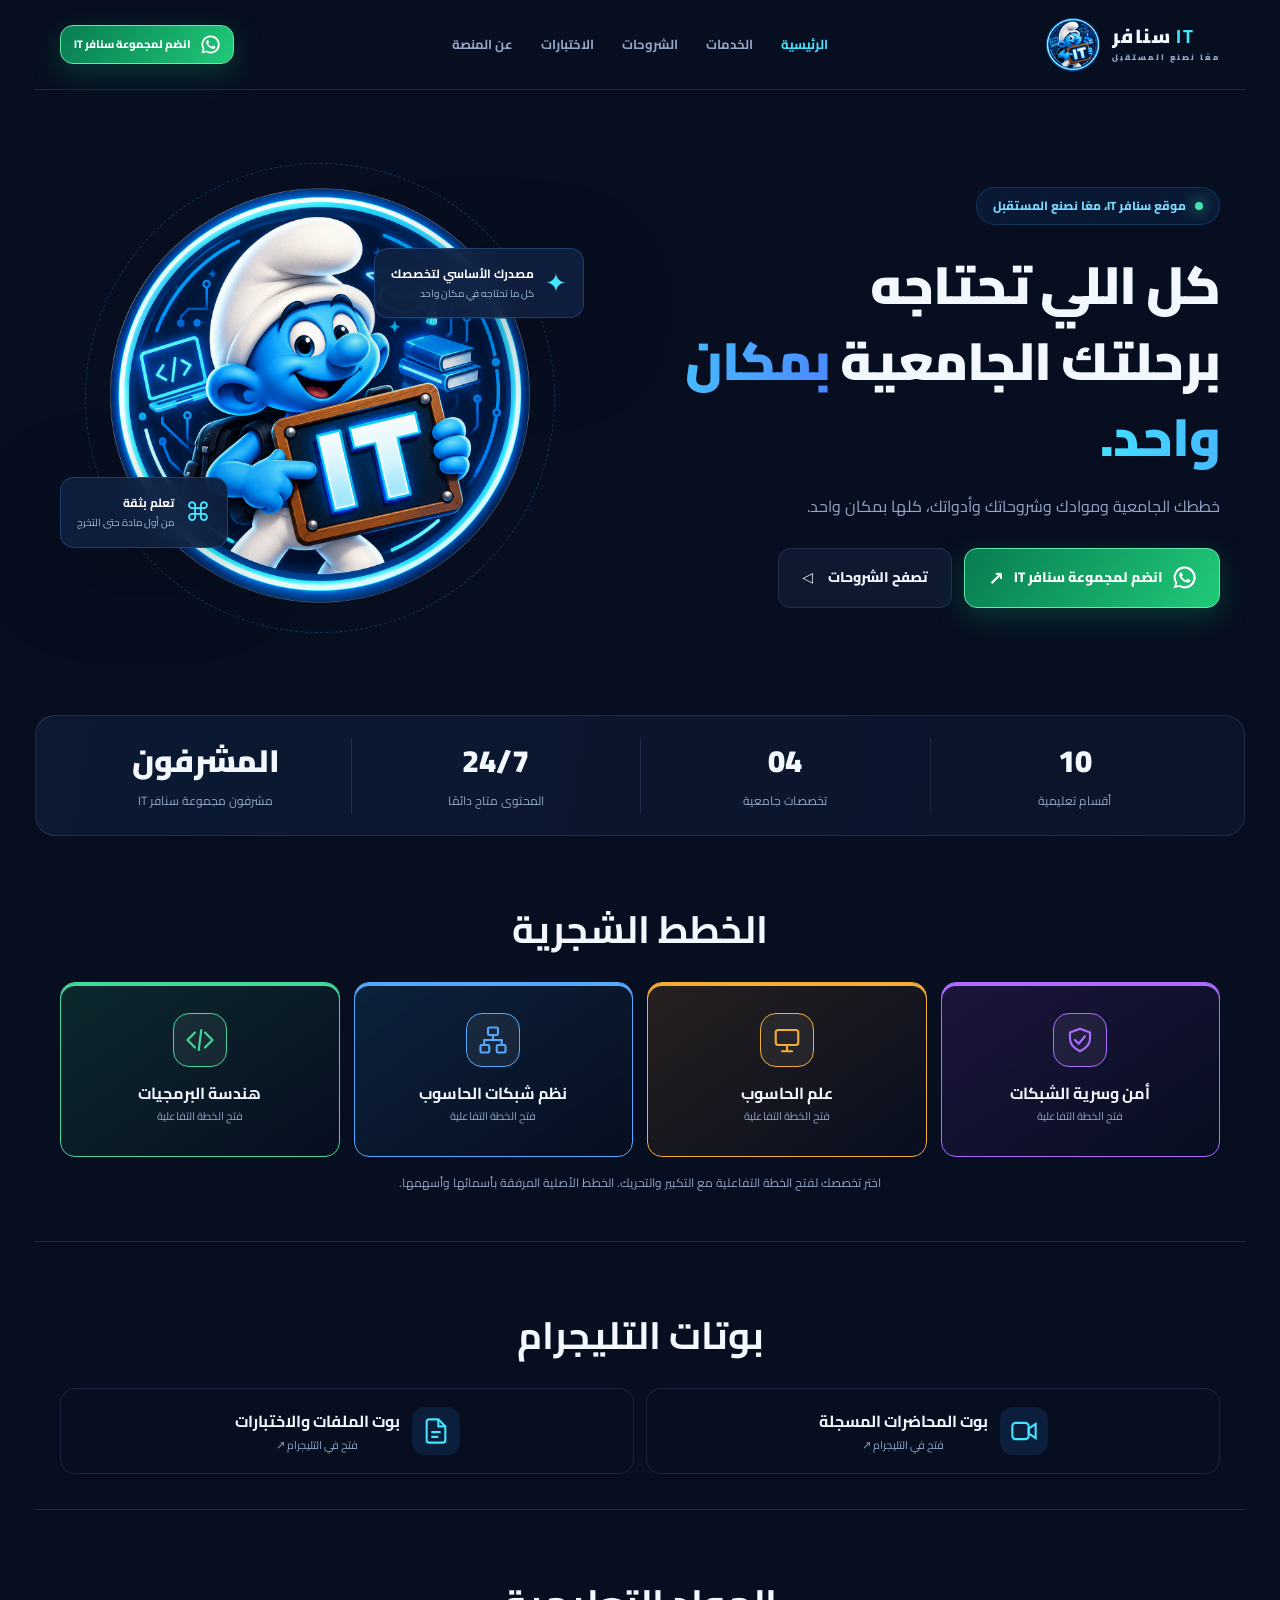
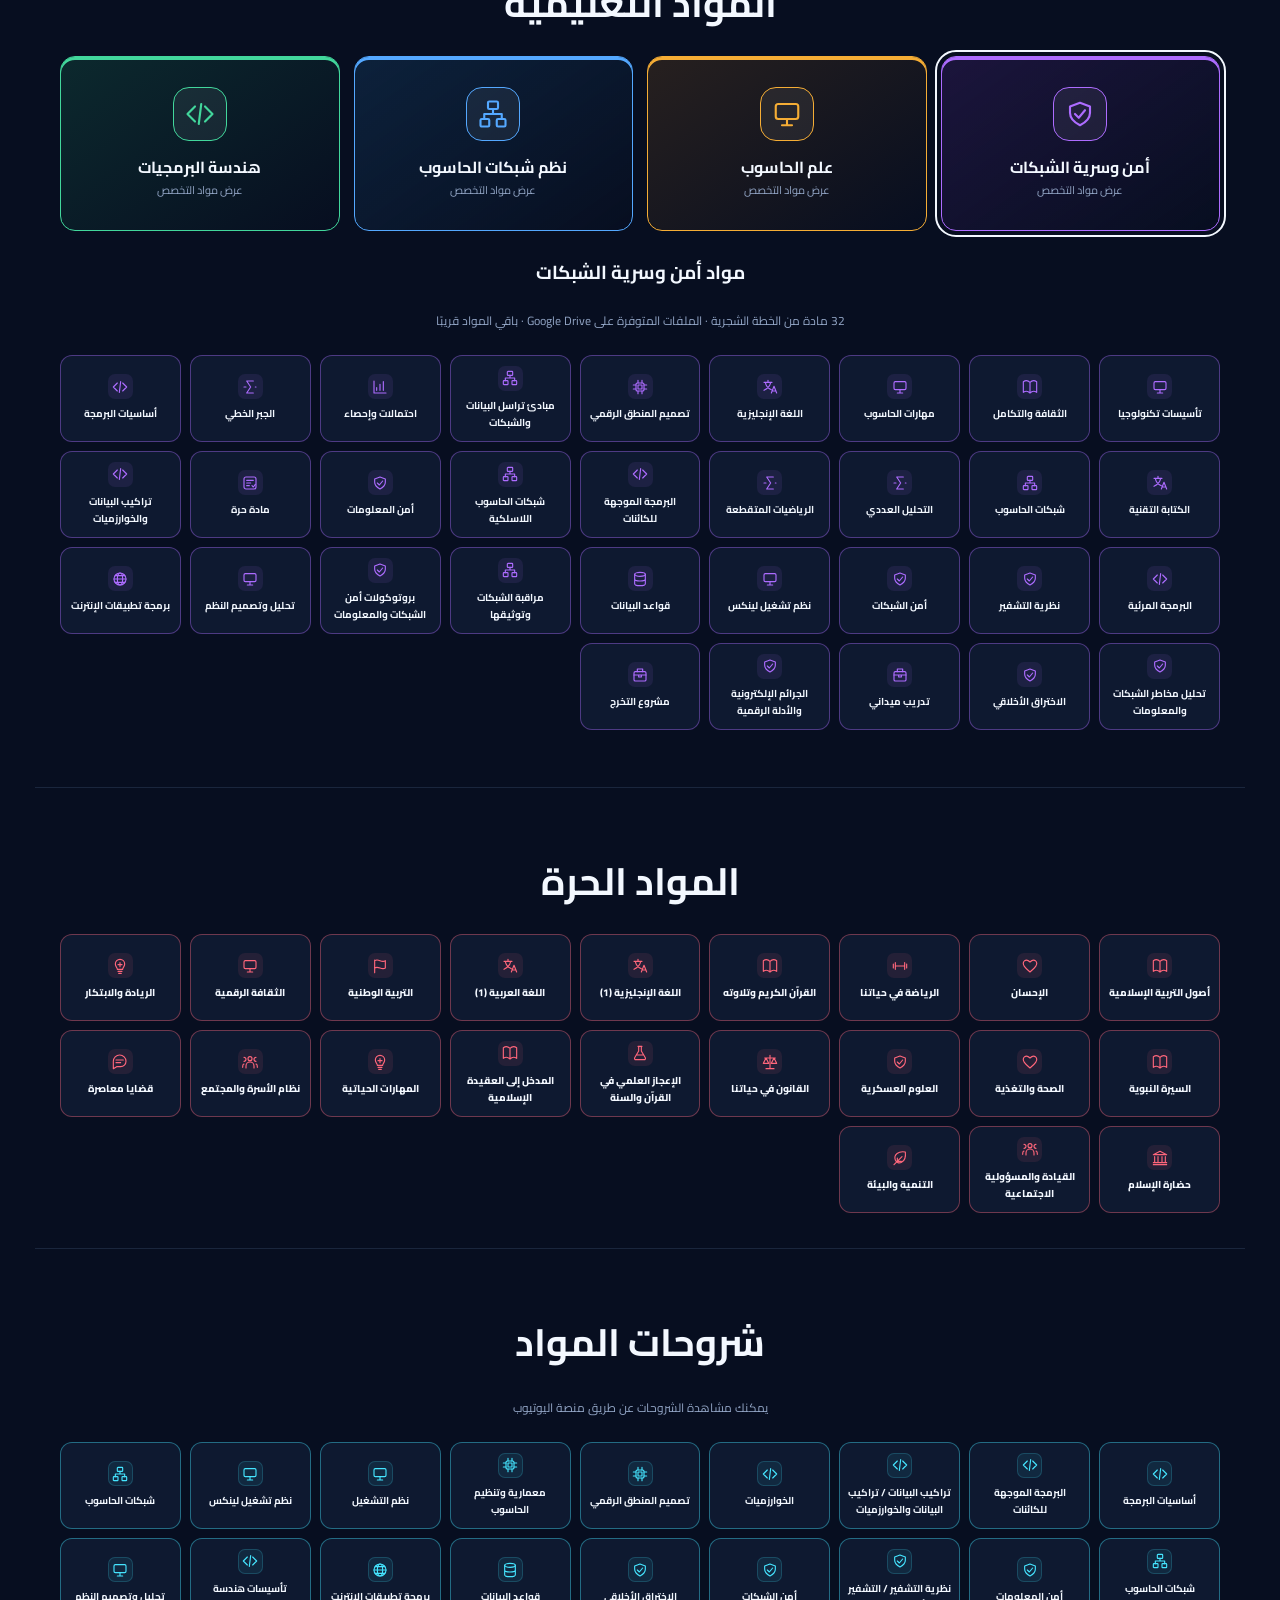
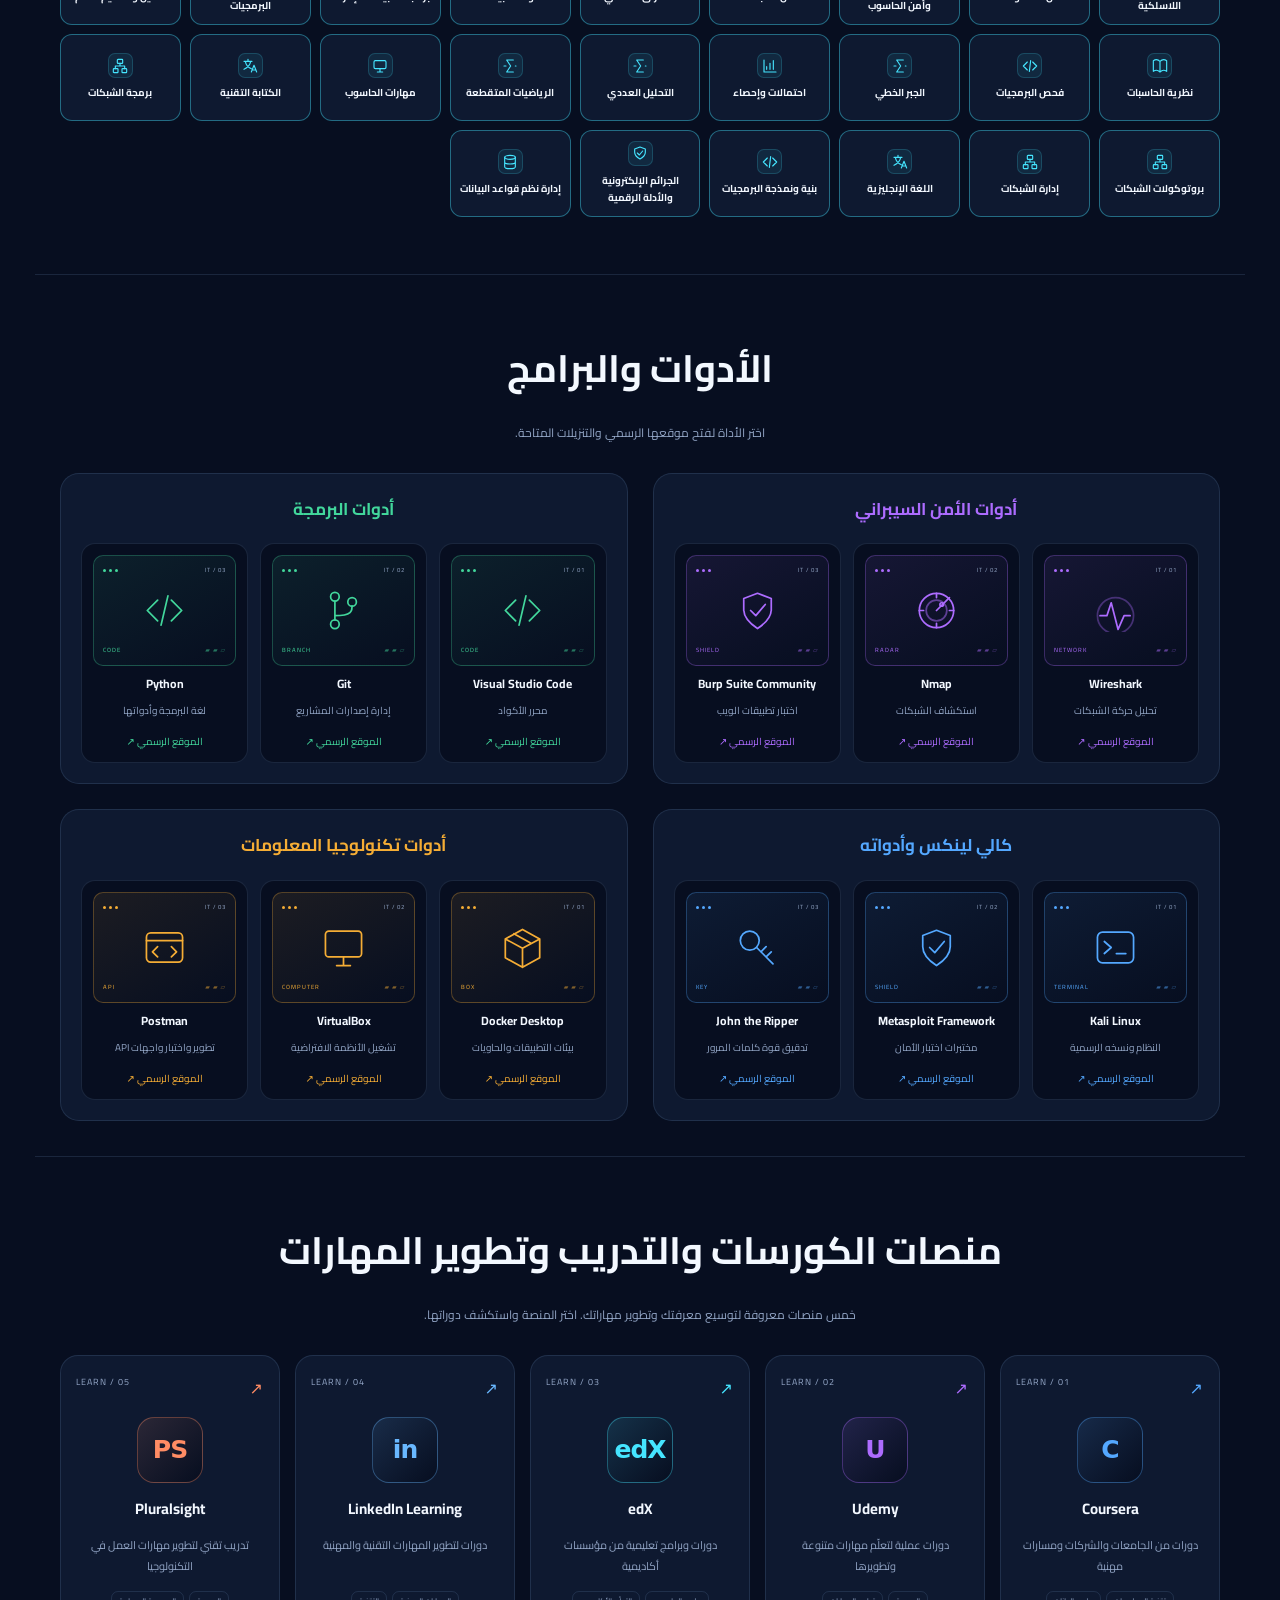
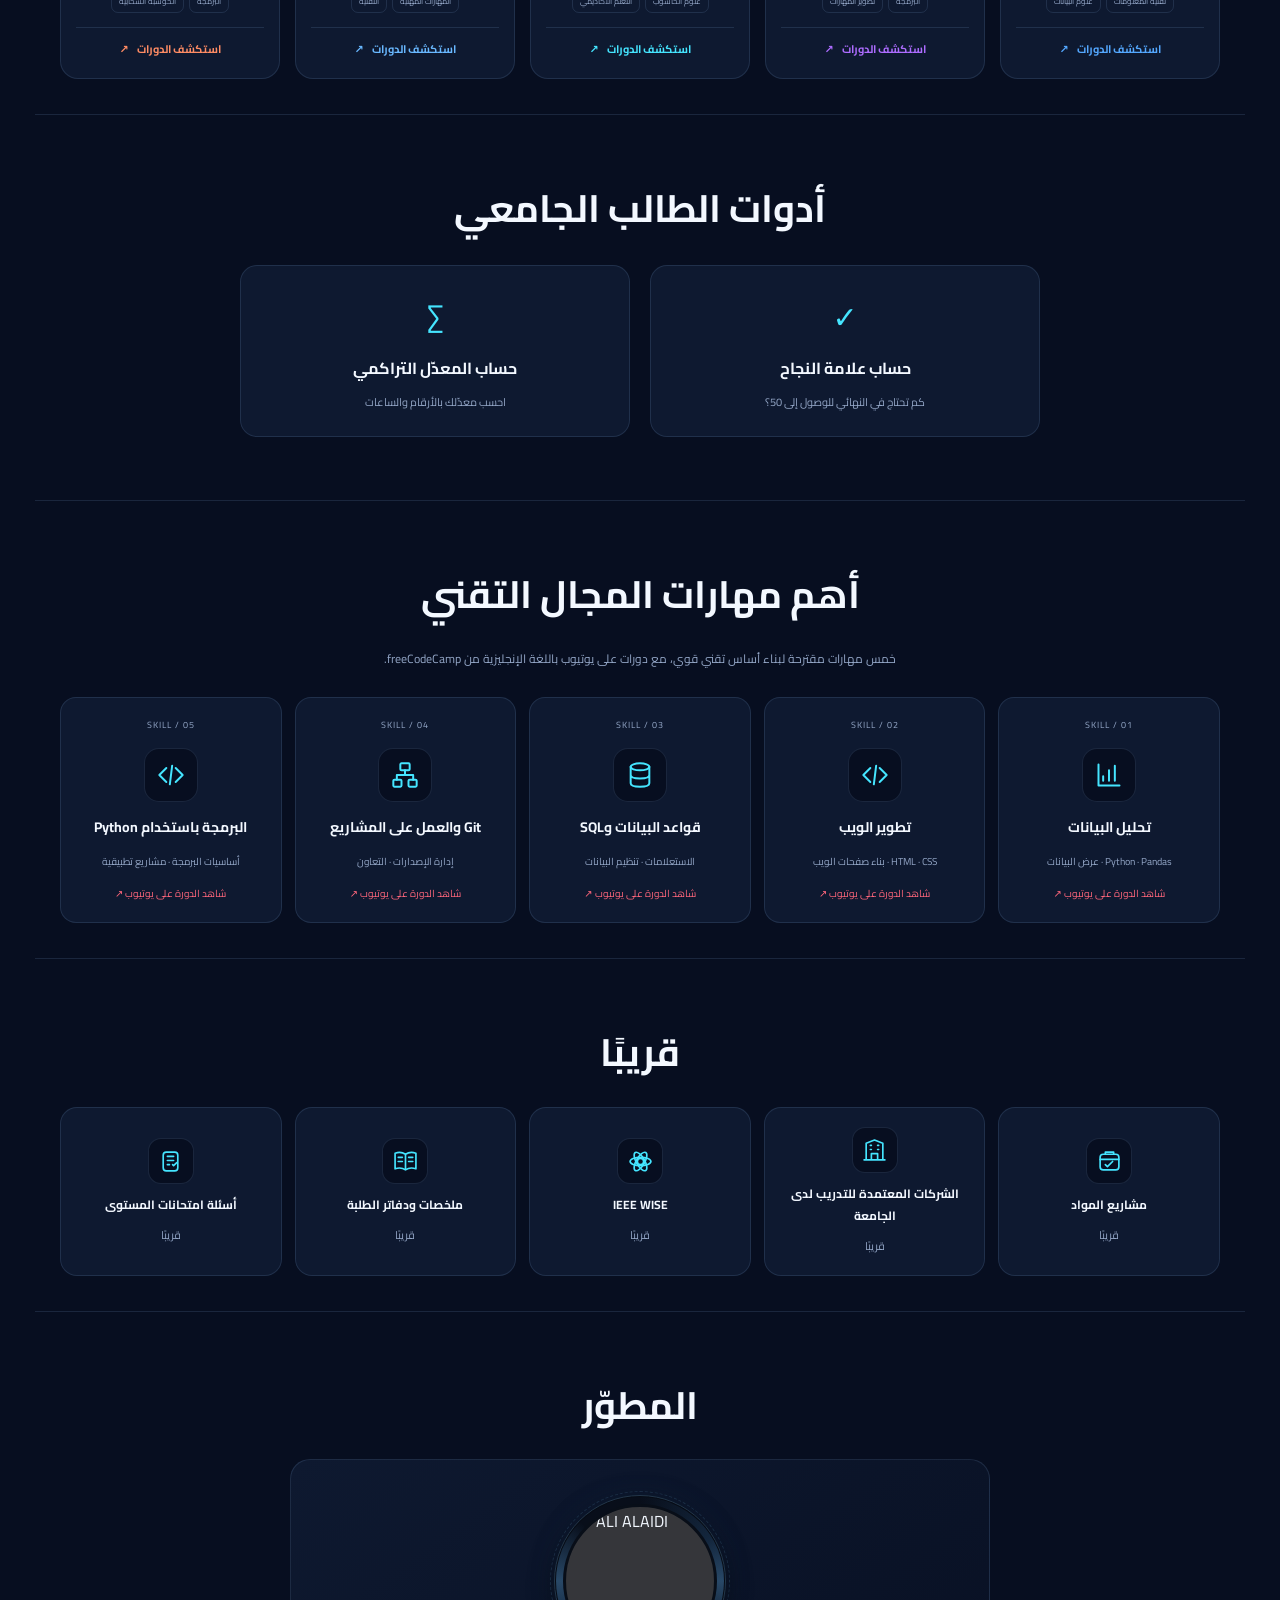
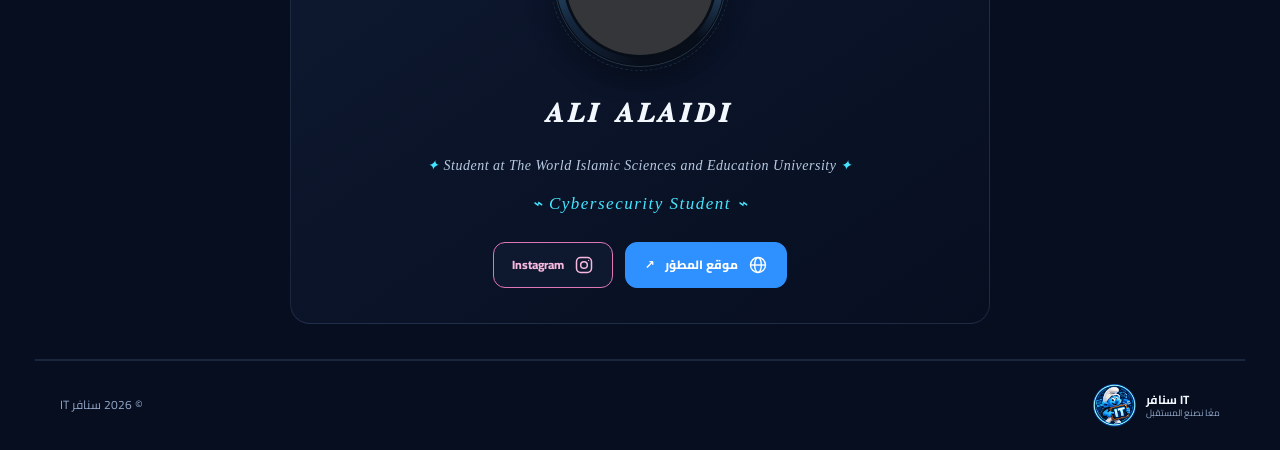
==== commit 7fe2309a: "Add files via upload" ====
--- a/index.html
+++ b/index.html
@@ -27,7 +27,7 @@
     <section class="stats container" aria-label="مميزات المنصة"><div><b>10</b><span>أقسام تعليمية</span></div><div><b>04</b><span>تخصصات جامعية</span></div><div><b>24/7</b><span>المحتوى متاح دائمًا</span></div><div><b>المشرفون</b><span>مشرفون مجموعة سنافر IT</span></div></section>
     <div id="services"><section id="plans" class="section container home-section"><h2>الخطط الشجرية</h2><div class="item-grid major-grid" id="plansMajors"></div><p class="notice">اختر تخصصك لفتح الخطة التفاعلية مع التكبير والتحريك. الخطط الأصلية المرفقة بأسمائها وأسهمها.</p></section><section id="bots" class="section container home-section"><h2>بوتات التليجرام</h2><div class="item-grid" id="botLinks"></div></section><section id="materials" class="section container home-section"><h2>المواد التعليمية</h2><div class="item-grid major-grid" id="materialsMajors"></div><div class="inline-browser" id="materialsBrowser" aria-live="polite"></div></section><section id="free-materials" class="section container home-section free-section"><h2>المواد الحرة</h2><div class="free-course-buttons" id="freeCourses"></div><div class="resource-preview" id="freePreview" aria-live="polite"></div></section><section id="lessons" class="section container home-section"><h2>شروحات المواد</h2><div class="inline-browser" id="lessonsBrowser" aria-live="polite"></div></section><section id="tools" class="section container home-section"><h2>الأدوات والبرامج</h2><p class="catalog-note">اختر الأداة لفتح موقعها الرسمي والتنزيلات المتاحة.</p><div class="tool-groups"><section class="tool-group" style="--tool-accent:#ad6cff"><h3>أدوات الأمن السيبراني</h3><div class="tool-cards"><a class="tool-card" href="https://www.wireshark.org/download.html" target="_blank" rel="noopener noreferrer"><span class="tool-art" aria-hidden="true"><span class="tool-art-top"><i></i><i></i><i></i><span>IT / 01</span></span><svg viewBox="0 0 50 50" fill="none" stroke="currentColor" stroke-width="2" stroke-linecap="round" stroke-linejoin="round"><path d="M7 31h8l5-15 8 31 7-16h7"/><circle cx="25" cy="31" r="21" opacity=".35"/></svg><span class="tool-art-bottom">NETWORK<span>▰ ▰ ▱</span></span></span><strong dir="ltr">Wireshark</strong><span class="tool-description">تحليل حركة الشبكات</span><span class="tool-open">الموقع الرسمي <span aria-hidden="true">↗</span></span></a><a class="tool-card" href="https://nmap.org/download.html" target="_blank" rel="noopener noreferrer"><span class="tool-art" aria-hidden="true"><span class="tool-art-top"><i></i><i></i><i></i><span>IT / 02</span></span><svg viewBox="0 0 50 50" fill="none" stroke="currentColor" stroke-width="2" stroke-linecap="round" stroke-linejoin="round"><circle cx="25" cy="25" r="20"/><circle cx="25" cy="25" r="12" opacity=".5"/><path d="M25 25 40 10M25 5v5M5 25h5M25 40v5M40 25h5"/><circle cx="31" cy="18" r="2"/></svg><span class="tool-art-bottom">RADAR<span>▰ ▰ ▱</span></span></span><strong dir="ltr">Nmap</strong><span class="tool-description">استكشاف الشبكات</span><span class="tool-open">الموقع الرسمي <span aria-hidden="true">↗</span></span></a><a class="tool-card" href="https://portswigger.net/burp/communitydownload" target="_blank" rel="noopener noreferrer"><span class="tool-art" aria-hidden="true"><span class="tool-art-top"><i></i><i></i><i></i><span>IT / 03</span></span><svg viewBox="0 0 50 50" fill="none" stroke="currentColor" stroke-width="2" stroke-linecap="round" stroke-linejoin="round"><path d="m25 5 16 6v13c0 11-10 18-16 22-6-4-16-11-16-22V11Z"/><path d="m17 25 6 6 11-13"/></svg><span class="tool-art-bottom">SHIELD<span>▰ ▰ ▱</span></span></span><strong dir="ltr">Burp Suite Community</strong><span class="tool-description">اختبار تطبيقات الويب</span><span class="tool-open">الموقع الرسمي <span aria-hidden="true">↗</span></span></a></div></section><section class="tool-group" style="--tool-accent:#42d79c"><h3>أدوات البرمجة</h3><div class="tool-cards"><a class="tool-card" href="https://code.visualstudio.com/download" target="_blank" rel="noopener noreferrer"><span class="tool-art" aria-hidden="true"><span class="tool-art-top"><i></i><i></i><i></i><span>IT / 01</span></span><svg viewBox="0 0 50 50" fill="none" stroke="currentColor" stroke-width="2" stroke-linecap="round" stroke-linejoin="round"><path d="m17 13-12 12 12 12m16-24 12 12-12 12M29 8l-8 34"/></svg><span class="tool-art-bottom">CODE<span>▰ ▰ ▱</span></span></span><strong dir="ltr">Visual Studio Code</strong><span class="tool-description">محرر الأكواد</span><span class="tool-open">الموقع الرسمي <span aria-hidden="true">↗</span></span></a><a class="tool-card" href="https://git-scm.com/downloads/" target="_blank" rel="noopener noreferrer"><span class="tool-art" aria-hidden="true"><span class="tool-art-top"><i></i><i></i><i></i><span>IT / 02</span></span><svg viewBox="0 0 50 50" fill="none" stroke="currentColor" stroke-width="2" stroke-linecap="round" stroke-linejoin="round"><circle cx="15" cy="9" r="5"/><circle cx="35" cy="15" r="5"/><circle cx="15" cy="41" r="5"/><path d="M15 14v22m0-5c20 0 20-6 20-11"/></svg><span class="tool-art-bottom">BRANCH<span>▰ ▰ ▱</span></span></span><strong dir="ltr">Git</strong><span class="tool-description">إدارة إصدارات المشاريع</span><span class="tool-open">الموقع الرسمي <span aria-hidden="true">↗</span></span></a><a class="tool-card" href="https://www.python.org/downloads/" target="_blank" rel="noopener noreferrer"><span class="tool-art" aria-hidden="true"><span class="tool-art-top"><i></i><i></i><i></i><span>IT / 03</span></span><svg viewBox="0 0 50 50" fill="none" stroke="currentColor" stroke-width="2" stroke-linecap="round" stroke-linejoin="round"><path d="m17 13-12 12 12 12m16-24 12 12-12 12M29 8l-8 34"/></svg><span class="tool-art-bottom">CODE<span>▰ ▰ ▱</span></span></span><strong dir="ltr">Python</strong><span class="tool-description">لغة البرمجة وأدواتها</span><span class="tool-open">الموقع الرسمي <span aria-hidden="true">↗</span></span></a></div></section><section class="tool-group" style="--tool-accent:#54a8ff"><h3>كالي لينكس وأدواته</h3><div class="tool-cards"><a class="tool-card" href="https://www.kali.org/get-kali/" target="_blank" rel="noopener noreferrer"><span class="tool-art" aria-hidden="true"><span class="tool-art-top"><i></i><i></i><i></i><span>IT / 01</span></span><svg viewBox="0 0 50 50" fill="none" stroke="currentColor" stroke-width="2" stroke-linecap="round" stroke-linejoin="round"><rect x="4" y="7" width="42" height="36" rx="6"/><path d="m12 18 8 7-8 7m14 0h11"/></svg><span class="tool-art-bottom">TERMINAL<span>▰ ▰ ▱</span></span></span><strong dir="ltr">Kali Linux</strong><span class="tool-description">النظام ونسخه الرسمية</span><span class="tool-open">الموقع الرسمي <span aria-hidden="true">↗</span></span></a><a class="tool-card" href="https://www.kali.org/tools/metasploit-framework/" target="_blank" rel="noopener noreferrer"><span class="tool-art" aria-hidden="true"><span class="tool-art-top"><i></i><i></i><i></i><span>IT / 02</span></span><svg viewBox="0 0 50 50" fill="none" stroke="currentColor" stroke-width="2" stroke-linecap="round" stroke-linejoin="round"><path d="m25 5 16 6v13c0 11-10 18-16 22-6-4-16-11-16-22V11Z"/><path d="m17 25 6 6 11-13"/></svg><span class="tool-art-bottom">SHIELD<span>▰ ▰ ▱</span></span></span><strong dir="ltr">Metasploit Framework</strong><span class="tool-description">مختبرات اختبار الأمان</span><span class="tool-open">الموقع الرسمي <span aria-hidden="true">↗</span></span></a><a class="tool-card" href="https://www.kali.org/tools/john/" target="_blank" rel="noopener noreferrer"><span class="tool-art" aria-hidden="true"><span class="tool-art-top"><i></i><i></i><i></i><span>IT / 03</span></span><svg viewBox="0 0 50 50" fill="none" stroke="currentColor" stroke-width="2" stroke-linecap="round" stroke-linejoin="round"><circle cx="16" cy="17" r="11"/><path d="m24 25 19 19m-8-8 6-6m-12 0 6-6"/></svg><span class="tool-art-bottom">KEY<span>▰ ▰ ▱</span></span></span><strong dir="ltr">John the Ripper</strong><span class="tool-description">تدقيق قوة كلمات المرور</span><span class="tool-open">الموقع الرسمي <span aria-hidden="true">↗</span></span></a></div></section><section class="tool-group" style="--tool-accent:#f5ad35"><h3>أدوات تكنولوجيا المعلومات</h3><div class="tool-cards"><a class="tool-card" href="https://www.docker.com/products/docker-desktop/" target="_blank" rel="noopener noreferrer"><span class="tool-art" aria-hidden="true"><span class="tool-art-top"><i></i><i></i><i></i><span>IT / 01</span></span><svg viewBox="0 0 50 50" fill="none" stroke="currentColor" stroke-width="2" stroke-linecap="round" stroke-linejoin="round"><path d="m25 4 20 11v22L25 48 5 37V15Z M5 15l20 11 20-11M25 26v22M15 9l20 11"/></svg><span class="tool-art-bottom">BOX<span>▰ ▰ ▱</span></span></span><strong dir="ltr">Docker Desktop</strong><span class="tool-description">بيئات التطبيقات والحاويات</span><span class="tool-open">الموقع الرسمي <span aria-hidden="true">↗</span></span></a><a class="tool-card" href="https://www.virtualbox.org/wiki/Downloads" target="_blank" rel="noopener noreferrer"><span class="tool-art" aria-hidden="true"><span class="tool-art-top"><i></i><i></i><i></i><span>IT / 02</span></span><svg viewBox="0 0 50 50" fill="none" stroke="currentColor" stroke-width="2" stroke-linecap="round" stroke-linejoin="round"><rect x="4" y="6" width="42" height="30" rx="4"/><path d="M17 46h16M25 36v10"/></svg><span class="tool-art-bottom">COMPUTER<span>▰ ▰ ▱</span></span></span><strong dir="ltr">VirtualBox</strong><span class="tool-description">تشغيل الأنظمة الافتراضية</span><span class="tool-open">الموقع الرسمي <span aria-hidden="true">↗</span></span></a><a class="tool-card" href="https://www.postman.com/downloads/" target="_blank" rel="noopener noreferrer"><span class="tool-art" aria-hidden="true"><span class="tool-art-top"><i></i><i></i><i></i><span>IT / 03</span></span><svg viewBox="0 0 50 50" fill="none" stroke="currentColor" stroke-width="2" stroke-linecap="round" stroke-linejoin="round"><rect x="4" y="8" width="42" height="34" rx="5"/><path d="M4 17h42m-29 7-6 6 6 6m16-12 6 6-6 6"/></svg><span class="tool-art-bottom">API<span>▰ ▰ ▱</span></span></span><strong dir="ltr">Postman</strong><span class="tool-description">تطوير واختبار واجهات API</span><span class="tool-open">الموقع الرسمي <span aria-hidden="true">↗</span></span></a></div></section></div></section></div>
     <section id="training-platforms" class="section container home-section"><h2>منصات الكورسات والتدريب وتطوير المهارات</h2><p class="catalog-note">خمس منصات معروفة لتوسيع معرفتك وتطوير مهاراتك. اختر المنصة واستكشف دوراتها.</p><div class="training-platform-grid"><a class="training-platform-card" href="https://www.coursera.org/" target="_blank" rel="noopener noreferrer" style="--platform-accent:#54a8ff"><div class="platform-card-head" aria-hidden="true"><span>LEARN / 01</span><span>↗</span></div><div class="platform-digital-mark" aria-hidden="true">C</div><h3 dir="ltr">Coursera</h3><p>دورات من الجامعات والشركات ومسارات مهنية</p><div class="platform-tags"><span>تقنية المعلومات</span><span>علوم البيانات</span></div><span class="platform-visit">استكشف الدورات <span aria-hidden="true">↗</span></span></a><a class="training-platform-card" href="https://www.udemy.com/" target="_blank" rel="noopener noreferrer" style="--platform-accent:#ad6cff"><div class="platform-card-head" aria-hidden="true"><span>LEARN / 02</span><span>↗</span></div><div class="platform-digital-mark" aria-hidden="true">U</div><h3 dir="ltr">Udemy</h3><p>دورات عملية لتعلّم مهارات متنوعة وتطويرها</p><div class="platform-tags"><span>البرمجة</span><span>تطوير المهارات</span></div><span class="platform-visit">استكشف الدورات <span aria-hidden="true">↗</span></span></a><a class="training-platform-card" href="https://www.edx.org/" target="_blank" rel="noopener noreferrer" style="--platform-accent:#45e5ff"><div class="platform-card-head" aria-hidden="true"><span>LEARN / 03</span><span>↗</span></div><div class="platform-digital-mark" aria-hidden="true">edX</div><h3 dir="ltr">edX</h3><p>دورات وبرامج تعليمية من مؤسسات أكاديمية</p><div class="platform-tags"><span>علوم الحاسوب</span><span>التعلّم الأكاديمي</span></div><span class="platform-visit">استكشف الدورات <span aria-hidden="true">↗</span></span></a><a class="training-platform-card" href="https://www.linkedin.com/learning/" target="_blank" rel="noopener noreferrer" style="--platform-accent:#69b8ff"><div class="platform-card-head" aria-hidden="true"><span>LEARN / 04</span><span>↗</span></div><div class="platform-digital-mark" aria-hidden="true">in</div><h3 dir="ltr">LinkedIn Learning</h3><p>دورات لتطوير المهارات التقنية والمهنية</p><div class="platform-tags"><span>المهارات المهنية</span><span>التقنية</span></div><span class="platform-visit">استكشف الدورات <span aria-hidden="true">↗</span></span></a><a class="training-platform-card" href="https://www.pluralsight.com/" target="_blank" rel="noopener noreferrer" style="--platform-accent:#ff8c64"><div class="platform-card-head" aria-hidden="true"><span>LEARN / 05</span><span>↗</span></div><div class="platform-digital-mark" aria-hidden="true">PS</div><h3 dir="ltr">Pluralsight</h3><p>تدريب تقني لتطوير مهارات العمل في التكنولوجيا</p><div class="platform-tags"><span>البرمجة</span><span>الحوسبة السحابية</span></div><span class="platform-visit">استكشف الدورات <span aria-hidden="true">↗</span></span></a></div></section>
-    <section id="student-tools" class="section container home-section"><h2>أدوات الطالب الجامعي</h2><div class="student-launch-buttons"><button class="student-launch" data-student-calc="final" aria-haspopup="dialog"><span aria-hidden="true">✓</span><strong>حساب علامة النجاح</strong><small>كم تحتاج في النهائي للوصول إلى 50؟</small></button><button class="student-launch" data-student-calc="average" aria-haspopup="dialog"><span aria-hidden="true">∑</span><strong>حساب المعدّل التراكمي</strong><small>احسب معدّلك بالأرقام والساعات</small></button></div><template id="calculatorTemplate"><div class="student-calculators"><article class="student-tool-box"><h3>حاسبة المعدّل التراكمي</h3><p class="student-tool-note">أدخل العلامة من 100 والساعات لكل مادة. المعدّل محسوب بوزن الساعات.</p><form id="averageForm"><div id="gradeRows"></div><button type="button" id="addGradeCourse" class="btn btn-outline">+ إضافة مادة</button><fieldset class="previous-grade-fields"><legend>المعدّل السابق — لحساب التراكمي</legend><label>المعدّل السابق من 100<input id="previousAverage" value="0" type="number" min="0" max="100" step="any" inputmode="decimal"></label><label>الساعات المحتسبة سابقًا<input id="previousHours" type="number" min="0" max="1000" value="0" step="0.5" inputmode="decimal"></label></fieldset><button class="btn btn-primary" type="submit">احسب المعدّل</button><output id="averageResult" class="student-calculator-result" aria-live="polite"></output></form></article><article class="student-tool-box"><h3>كم أحتاج في النهائي لأَنجح؟</h3><p class="student-tool-note">التجميع قبل النهائي من 50، والنهائي من 50. علامة النجاح 50 من 100.</p><form id="finalMarkForm"><label>تجميعك قبل النهائي من 50<input id="collectedMark" type="number" min="0" max="50" step="any" inputmode="decimal" placeholder="مثال: 35" required></label><button type="submit" class="btn btn-primary">احسب العلامة المطلوبة</button><output id="finalMarkResult" class="student-calculator-result" aria-live="polite"></output></form><div class="grade-scale"><h4>التقديرات</h4><div><span>60 إلى أقل من 68</span><strong>مقبول</strong></div><div><span>68 إلى أقل من 76</span><strong>جيد</strong></div><div><span>76 إلى أقل من 84</span><strong>جيد جدًا</strong></div><div><span>84 إلى 100</span><strong>ممتاز</strong></div></div><p class="student-tool-note">النتائج تقديرية للحساب، وليست بديلًا عن المعدّل الرسمي. المواد المعادة والتحويلات تُحتسب حسب نظام الجامعة.</p></article></div></template></section><section id="technical-skills" class="section container home-section"><h2>أهم مهارات المجال التقني</h2><p class="catalog-note">خمس مهارات مقترحة لبناء أساس تقني قوي، مع دورات على يوتيوب باللغة الإنجليزية من freeCodeCamp.</p><div class="technical-skills-grid"><a class="technical-skill-card" href="https://www.youtube.com/watch?v=r-uOLxNrNk8" target="_blank" rel="noopener noreferrer"><span class="skill-number">SKILL / 01</span><span class="skill-symbol" data-skill-icon="chart"></span><h3>تحليل البيانات</h3><p>Python · Pandas · عرض البيانات</p><span class="skill-course-label">شاهد الدورة على يوتيوب ↗</span></a><a class="technical-skill-card" href="https://www.youtube.com/watch?v=dX8396ZmSPk" target="_blank" rel="noopener noreferrer"><span class="skill-number">SKILL / 02</span><span class="skill-symbol" data-skill-icon="code"></span><h3>تطوير الويب</h3><p>HTML · CSS · بناء صفحات الويب</p><span class="skill-course-label">شاهد الدورة على يوتيوب ↗</span></a><a class="technical-skill-card" href="https://www.youtube.com/watch?v=HXV3zeQKqGY" target="_blank" rel="noopener noreferrer"><span class="skill-number">SKILL / 03</span><span class="skill-symbol" data-skill-icon="database"></span><h3>قواعد البيانات وSQL</h3><p>الاستعلامات · تنظيم البيانات</p><span class="skill-course-label">شاهد الدورة على يوتيوب ↗</span></a><a class="technical-skill-card" href="https://www.youtube.com/watch?v=zTjRZNkhiEU" target="_blank" rel="noopener noreferrer"><span class="skill-number">SKILL / 04</span><span class="skill-symbol" data-skill-icon="network"></span><h3>Git والعمل على المشاريع</h3><p>إدارة الإصدارات · التعاون</p><span class="skill-course-label">شاهد الدورة على يوتيوب ↗</span></a><a class="technical-skill-card" href="https://www.youtube.com/watch?v=oDOw5tB3Udw" target="_blank" rel="noopener noreferrer"><span class="skill-number">SKILL / 05</span><span class="skill-symbol" data-skill-icon="code"></span><h3>البرمجة باستخدام Python</h3><p>أساسيات البرمجة · مشاريع تطبيقية</p><span class="skill-course-label">شاهد الدورة على يوتيوب ↗</span></a></div></section><section id="coming-soon" class="section container home-section"><h2>قريبًا</h2><div class="coming-services"><button class="coming-service-button" data-coming-title="مشاريع المواد" aria-haspopup="dialog"><span class="coming-custom-icon" aria-hidden="true"><svg viewBox="0 0 24 24" fill="none" stroke="currentColor" stroke-width="1.6" stroke-linecap="round" stroke-linejoin="round"><rect x="3" y="5" width="18" height="15" rx="3"/><path d="M8 5V3h8v2M3 10h18m-13 5 2 2 5-5"/></svg></span><strong>مشاريع المواد</strong><small>قريبًا</small></button><button class="coming-service-button" data-coming-title="الشركات المعتمدة للتدريب لدى الجامعة" aria-haspopup="dialog"><span class="coming-custom-icon" aria-hidden="true"><svg viewBox="0 0 24 24" fill="none" stroke="currentColor" stroke-width="1.6" stroke-linecap="round" stroke-linejoin="round"><path d="M4 21V5l8-3 8 3v16M2 21h20M8 7h1m6 0h1M8 11h1m6 0h1M9 21v-6h6v6"/></svg></span><strong>الشركات المعتمدة للتدريب لدى الجامعة</strong><small>قريبًا</small></button><button class="coming-service-button" data-coming-title="IEEE WISE" aria-haspopup="dialog"><span class="coming-custom-icon" aria-hidden="true"><svg viewBox="0 0 24 24" fill="none" stroke="currentColor" stroke-width="1.6" stroke-linecap="round" stroke-linejoin="round"><circle cx="12" cy="12" r="3"/><ellipse cx="12" cy="12" rx="10" ry="4"/><ellipse cx="12" cy="12" rx="10" ry="4" transform="rotate(60 12 12)"/><ellipse cx="12" cy="12" rx="10" ry="4" transform="rotate(120 12 12)"/></svg></span><strong>IEEE WISE</strong><small>قريبًا</small></button><button class="coming-service-button" data-coming-title="ملخصات ودفاتر الطلبة" aria-haspopup="dialog"><span class="coming-custom-icon" aria-hidden="true"><svg viewBox="0 0 24 24" fill="none" stroke="currentColor" stroke-width="1.6" stroke-linecap="round" stroke-linejoin="round"><path d="M12 5c-3-2-7-2-10-1v15c3-1 7-1 10 1 3-2 7-2 10-1V4c-3-1-7-1-10 1Zm0 0v15M5 8h4m-4 4h4m6-4h4m-4 4h4"/></svg></span><strong>ملخصات ودفاتر الطلبة</strong><small>قريبًا</small></button><button class="coming-service-button" data-coming-title="أسئلة امتحانات المستوى" aria-haspopup="dialog"><span class="coming-custom-icon" aria-hidden="true"><svg viewBox="0 0 24 24" fill="none" stroke="currentColor" stroke-width="1.6" stroke-linecap="round" stroke-linejoin="round"><rect x="5" y="3" width="14" height="18" rx="3"/><path d="M9 7h6m-6 4h6m-6 4h2m3 0 1 1 3-3"/></svg></span><strong>أسئلة امتحانات المستوى</strong><small>قريبًا</small></button></div></section><section id="developer" class="section container home-section"><h2>المطوّر</h2><div class="developer-card developer-profile"><div class="developer-portrait-frame"><img src="assets/developer-ali.jpeg" alt="ALI ALAIDI" width="160" height="160" loading="lazy" decoding="async"></div><h3 class="developer-name" dir="ltr" aria-label="ALI ALAIDI">𝑨𝑳𝑰 𝑨𝑳𝑨𝑰𝑫𝑰</h3><p class="developer-study" dir="ltr"><span aria-hidden="true">✦</span> Student at The World Islamic Sciences and Education University <span aria-hidden="true">✦</span></p><p class="developer-specialty" dir="ltr"><span aria-hidden="true">⌁</span> Cybersecurity Student <span aria-hidden="true">⌁</span></p><div class="developer-links"><a class="developer-site-button" href="https://alialaidi.netlify.app/" target="_blank" rel="noopener noreferrer"><svg viewBox="0 0 24 24" fill="none" stroke="currentColor" stroke-width="1.7" aria-hidden="true"><circle cx="12" cy="12" r="9"/><ellipse cx="12" cy="12" rx="4" ry="9"/><path d="M3 12h18"/></svg><span>موقع المطوّر</span><span aria-hidden="true">↗</span></a><a class="developer-instagram-button" href="https://www.instagram.com/aliabnalaidi?exln=NzN4ZTVrdnFscDdy" target="_blank" rel="noopener noreferrer"><svg viewBox="0 0 24 24" fill="none" stroke="currentColor" stroke-width="1.8" aria-hidden="true"><rect x="3" y="3" width="18" height="18" rx="5"/><circle cx="12" cy="12" r="4"/><circle cx="17.5" cy="6.5" r=".8" fill="currentColor" stroke="none"/></svg><span>Instagram</span></a></div></div></section>
+    <section id="student-tools" class="section container home-section"><h2>أدوات الطالب الجامعي</h2><div class="student-launch-buttons"><button class="student-launch" data-student-calc="final" aria-haspopup="dialog"><span aria-hidden="true">✓</span><strong>حساب علامة النجاح</strong><small>كم تحتاج في النهائي للوصول إلى 50؟</small></button><button class="student-launch" data-student-calc="average" aria-haspopup="dialog"><span aria-hidden="true">∑</span><strong>حساب المعدّل التراكمي</strong><small>احسب معدّلك بالأرقام والساعات</small></button></div><template id="calculatorTemplate"><div class="student-calculators"><article class="student-tool-box"><h3>حاسبة المعدّل التراكمي</h3><p class="student-tool-note">أدخل العلامة من 100 والساعات لكل مادة. المعدّل محسوب بوزن الساعات.</p><form id="averageForm"><div id="gradeRows"></div><button type="button" id="addGradeCourse" class="btn btn-outline">+ إضافة مادة</button><fieldset class="previous-grade-fields"><legend>المعدّل السابق — لحساب التراكمي</legend><label>المعدّل السابق من 100<input id="previousAverage" value="0" type="number" min="0" max="100" step="any" inputmode="decimal"></label><label>الساعات المحتسبة سابقًا<input id="previousHours" type="number" min="0" max="1000" value="0" step="0.5" inputmode="decimal"></label></fieldset><button class="btn btn-primary" type="submit">احسب المعدّل</button><output id="averageResult" class="student-calculator-result" aria-live="polite"></output></form></article><article class="student-tool-box"><h3>كم أحتاج في النهائي لأَنجح؟</h3><p class="student-tool-note">التجميع قبل النهائي من 50، والنهائي من 50. علامة النجاح 50 من 100.</p><form id="finalMarkForm"><label>تجميعك قبل النهائي من 50<input id="collectedMark" type="number" min="0" max="50" step="any" inputmode="decimal" placeholder="مثال: 35" required></label><button type="submit" class="btn btn-primary">احسب العلامة المطلوبة</button><output id="finalMarkResult" class="student-calculator-result" aria-live="polite"></output></form><div class="grade-scale"><h4>التقديرات</h4><div><span>60 إلى أقل من 68</span><strong>مقبول</strong></div><div><span>68 إلى أقل من 76</span><strong>جيد</strong></div><div><span>76 إلى أقل من 84</span><strong>جيد جدًا</strong></div><div><span>84 إلى 100</span><strong>ممتاز</strong></div></div><p class="student-tool-note">النتائج تقديرية للحساب، وليست بديلًا عن المعدّل الرسمي. المواد المعادة والتحويلات تُحتسب حسب نظام الجامعة.</p></article></div></template></section><section id="technical-skills" class="section container home-section"><h2>أهم مهارات المجال التقني</h2><p class="catalog-note">خمس مهارات مقترحة لبناء أساس تقني قوي، مع دورات على يوتيوب باللغة الإنجليزية من freeCodeCamp.</p><div class="technical-skills-grid"><a class="technical-skill-card" href="https://www.youtube.com/watch?v=r-uOLxNrNk8" target="_blank" rel="noopener noreferrer"><span class="skill-number">SKILL / 01</span><span class="skill-symbol" data-skill-icon="chart"></span><h3>تحليل البيانات</h3><p>Python · Pandas · عرض البيانات</p><span class="skill-course-label">شاهد الدورة على يوتيوب ↗</span></a><a class="technical-skill-card" href="https://www.youtube.com/watch?v=dX8396ZmSPk" target="_blank" rel="noopener noreferrer"><span class="skill-number">SKILL / 02</span><span class="skill-symbol" data-skill-icon="code"></span><h3>تطوير الويب</h3><p>HTML · CSS · بناء صفحات الويب</p><span class="skill-course-label">شاهد الدورة على يوتيوب ↗</span></a><a class="technical-skill-card" href="https://www.youtube.com/watch?v=HXV3zeQKqGY" target="_blank" rel="noopener noreferrer"><span class="skill-number">SKILL / 03</span><span class="skill-symbol" data-skill-icon="database"></span><h3>قواعد البيانات وSQL</h3><p>الاستعلامات · تنظيم البيانات</p><span class="skill-course-label">شاهد الدورة على يوتيوب ↗</span></a><a class="technical-skill-card" href="https://www.youtube.com/watch?v=zTjRZNkhiEU" target="_blank" rel="noopener noreferrer"><span class="skill-number">SKILL / 04</span><span class="skill-symbol" data-skill-icon="network"></span><h3>Git والعمل على المشاريع</h3><p>إدارة الإصدارات · التعاون</p><span class="skill-course-label">شاهد الدورة على يوتيوب ↗</span></a><a class="technical-skill-card" href="https://www.youtube.com/watch?v=oDOw5tB3Udw" target="_blank" rel="noopener noreferrer"><span class="skill-number">SKILL / 05</span><span class="skill-symbol" data-skill-icon="code"></span><h3>البرمجة باستخدام Python</h3><p>أساسيات البرمجة · مشاريع تطبيقية</p><span class="skill-course-label">شاهد الدورة على يوتيوب ↗</span></a></div></section><section id="coming-soon" class="section container home-section"><h2>قريبًا</h2><div class="coming-services"><button class="coming-service-button" data-coming-title="مشاريع المواد" aria-haspopup="dialog"><span class="coming-custom-icon" aria-hidden="true"><svg viewBox="0 0 24 24" fill="none" stroke="currentColor" stroke-width="1.6" stroke-linecap="round" stroke-linejoin="round"><rect x="3" y="5" width="18" height="15" rx="3"/><path d="M8 5V3h8v2M3 10h18m-13 5 2 2 5-5"/></svg></span><strong>مشاريع المواد</strong><small>قريبًا</small></button><button class="coming-service-button" data-coming-title="الشركات المعتمدة للتدريب لدى الجامعة" aria-haspopup="dialog"><span class="coming-custom-icon" aria-hidden="true"><svg viewBox="0 0 24 24" fill="none" stroke="currentColor" stroke-width="1.6" stroke-linecap="round" stroke-linejoin="round"><path d="M4 21V5l8-3 8 3v16M2 21h20M8 7h1m6 0h1M8 11h1m6 0h1M9 21v-6h6v6"/></svg></span><strong>الشركات المعتمدة للتدريب لدى الجامعة</strong><small>قريبًا</small></button><button class="coming-service-button" data-coming-title="IEEE WISE" aria-haspopup="dialog"><span class="coming-custom-icon" aria-hidden="true"><svg viewBox="0 0 24 24" fill="none" stroke="currentColor" stroke-width="1.6" stroke-linecap="round" stroke-linejoin="round"><circle cx="12" cy="12" r="3"/><ellipse cx="12" cy="12" rx="10" ry="4"/><ellipse cx="12" cy="12" rx="10" ry="4" transform="rotate(60 12 12)"/><ellipse cx="12" cy="12" rx="10" ry="4" transform="rotate(120 12 12)"/></svg></span><strong>IEEE WISE</strong><small>قريبًا</small></button><button class="coming-service-button" data-coming-title="ملخصات ودفاتر الطلبة" aria-haspopup="dialog"><span class="coming-custom-icon" aria-hidden="true"><svg viewBox="0 0 24 24" fill="none" stroke="currentColor" stroke-width="1.6" stroke-linecap="round" stroke-linejoin="round"><path d="M12 5c-3-2-7-2-10-1v15c3-1 7-1 10 1 3-2 7-2 10-1V4c-3-1-7-1-10 1Zm0 0v15M5 8h4m-4 4h4m6-4h4m-4 4h4"/></svg></span><strong>ملخصات ودفاتر الطلبة</strong><small>قريبًا</small></button><button class="coming-service-button" data-coming-title="أسئلة امتحانات المستوى" aria-haspopup="dialog"><span class="coming-custom-icon" aria-hidden="true"><svg viewBox="0 0 24 24" fill="none" stroke="currentColor" stroke-width="1.6" stroke-linecap="round" stroke-linejoin="round"><rect x="5" y="3" width="14" height="18" rx="3"/><path d="M9 7h6m-6 4h6m-6 4h2m3 0 1 1 3-3"/></svg></span><strong>أسئلة امتحانات المستوى</strong><small>قريبًا</small></button></div></section><section id="developer" class="section container home-section"><h2>المطوّر</h2><div class="developer-card developer-profile"><div class="developer-portrait-frame"><img src="assets/developer-ali-v2.jpeg" alt="ALI ALAIDI" width="160" height="160" loading="lazy" decoding="async"></div><h3 class="developer-name" dir="ltr" aria-label="ALI ALAIDI">𝑨𝑳𝑰 𝑨𝑳𝑨𝑰𝑫𝑰</h3><p class="developer-study" dir="ltr"><span aria-hidden="true">✦</span> Student at The World Islamic Sciences and Education University <span aria-hidden="true">✦</span></p><p class="developer-specialty" dir="ltr"><span aria-hidden="true">⌁</span> Cybersecurity Student <span aria-hidden="true">⌁</span></p><div class="developer-links"><a class="developer-site-button" href="https://aliabnaidi.github.io/profile/" target="_blank" rel="noopener noreferrer"><svg viewBox="0 0 24 24" fill="none" stroke="currentColor" stroke-width="1.7" aria-hidden="true"><circle cx="12" cy="12" r="9"/><ellipse cx="12" cy="12" rx="4" ry="9"/><path d="M3 12h18"/></svg><span>موقع المطوّر</span><span aria-hidden="true">↗</span></a><a class="developer-instagram-button" href="https://www.instagram.com/aliabnalaidi?exln=NzN4ZTVrdnFscDdy" target="_blank" rel="noopener noreferrer"><svg viewBox="0 0 24 24" fill="none" stroke="currentColor" stroke-width="1.8" aria-hidden="true"><rect x="3" y="3" width="18" height="18" rx="5"/><circle cx="12" cy="12" r="4"/><circle cx="17.5" cy="6.5" r=".8" fill="currentColor" stroke="none"/></svg><span>Instagram</span></a></div></div></section>
     
   </main>
   <footer class="footer container"><div class="footer-brand"><img src="assets/logo.png" alt=""/><div><b>سنافر IT</b><small>معًا نصنع المستقبل</small></div></div><span>© <span id="year"></span> سنافر IT</span></footer>
--- a/watch.css
+++ b/watch.css
@@ -72,3 +72,11 @@
 .student-launch-buttons{display:grid;grid-template-columns:repeat(2,minmax(0,1fr));gap:20px;max-width:800px;margin:28px auto}.student-launch,.coming-service-button{display:flex;flex-direction:column;justify-content:center;align-items:center;gap:10px;background:var(--surface);border:1px solid var(--line);border-radius:17px;padding:24px 16px;color:var(--text);text-align:center}.student-launch:hover,.coming-service-button:hover{border-color:var(--cyan)}.student-launch>span{font-size:30px;color:var(--cyan)}.student-launch small,.coming-service-button small{font-size:11px;color:var(--muted)}.student-calculator-panel{max-width:760px}.student-calculator-panel .student-calculators{display:block;margin:0}.student-tool-box[hidden]{display:none!important}.technical-skills-grid,.coming-services{display:grid;grid-template-columns:repeat(5,minmax(0,1fr));gap:13px;margin-top:26px}.technical-skill-card{display:flex;flex-direction:column;align-items:center;gap:14px;padding:19px 12px;border:1px solid var(--line);border-radius:16px;background:var(--surface);text-align:center}.technical-skill-card:hover{border-color:var(--cyan)}.skill-number{font-size:9px;color:var(--muted);direction:ltr;letter-spacing:1px}.skill-symbol{display:grid;place-items:center;width:54px;height:54px;border:1px solid var(--line);border-radius:15px;color:var(--cyan);background:var(--bg)}.skill-symbol svg{width:28px;height:28px}.technical-skill-card h3{font-size:14px;line-height:1.7;margin:0}.technical-skill-card p{font-size:10px;color:var(--muted);margin:0;flex:1}.skill-course-label{font-size:10px;color:#ff667b}.coming-service-button{padding:19px 12px}.coming-service-button>span{font-size:24px;color:var(--cyan)}.coming-service-button strong{font-size:12px;line-height:1.8}.developer-card{max-width:650px;margin:25px auto 0;border:1px solid var(--line);border-radius:20px;background:var(--surface);padding:27px;text-align:center}.developer-code{font:800 35px monospace;color:var(--cyan)}.developer-card h3{font-size:18px}.developer-card p{font-size:12px;color:var(--muted)}@media(max-width:1000px){.technical-skills-grid,.coming-services{grid-template-columns:repeat(3,minmax(0,1fr))}}@media(max-width:600px){.technical-skills-grid,.coming-services{grid-template-columns:repeat(2,minmax(0,1fr))}.student-launch-buttons{grid-template-columns:1fr}.student-calculator-panel{padding:14px}}
 
 .coming-custom-icon{display:grid;place-items:center;width:46px;height:46px;border:1px solid var(--line);border-radius:13px;background:var(--bg)}.coming-custom-icon svg{width:25px;height:25px}.developer-profile{padding:35px 22px;background:linear-gradient(145deg,var(--surface),var(--bg));max-width:700px}.developer-portrait-frame{width:172px;height:172px;margin:0 auto 22px;border-radius:50%;padding:5px;border:1px solid rgba(69,229,255,.6);background:linear-gradient(135deg,var(--cyan),var(--blue));box-shadow:0 0 20px rgba(69,229,255,.2),0 0 35px rgba(47,145,255,.12)}.developer-portrait-frame img{display:block;width:100%;height:100%;border-radius:50%;object-fit:cover;object-position:64% 30%;border:3px solid var(--bg)}.developer-profile .developer-name{font-family:system-ui,sans-serif;font-size:27px;font-weight:800;letter-spacing:4px;color:var(--text);margin:0 0 15px}.developer-profile .developer-study{font-family:Georgia,serif;font-style:italic;font-size:14px;letter-spacing:.5px;line-height:1.9;max-width:540px;margin:0 auto 9px;color:#b8cbe2}.developer-profile .developer-study span{color:var(--cyan)}.developer-profile .developer-specialty{font-family:Georgia,serif;font-style:italic;font-size:17px;letter-spacing:1.5px;color:var(--cyan);margin:0 0 23px}.developer-links{display:flex;flex-wrap:wrap;justify-content:center;gap:12px}.developer-links a{display:inline-flex;align-items:center;justify-content:center;gap:10px;padding:11px 18px;border-radius:12px;font-size:12px;font-weight:800;min-height:45px}.developer-links svg{width:20px;height:20px}.developer-site-button{background:var(--blue);color:white;border:1px solid var(--blue)}.developer-instagram-button{background:var(--surface);border:1px solid #dd77b7;color:#f6b9dd}.developer-links a:focus-visible{outline:2px solid var(--cyan);outline-offset:4px}.developer-site-button:hover{background:#267ddd}.developer-instagram-button:hover{border-color:#f6b9dd}@media(max-width:480px){.developer-profile{padding:27px 15px}.developer-portrait-frame{width:148px;height:148px}.developer-profile .developer-name{font-size:23px;letter-spacing:3px}.developer-profile .developer-study{font-size:12px}.developer-profile .developer-specialty{font-size:15px}}
+
+/* Dark rotating developer frame; animate only the decorative layer. */
+.developer-portrait-frame{position:relative;isolation:isolate;padding:8px;border:1px solid #233649;background:#060b15;box-shadow:0 8px 24px #0008,0 0 22px #152b4966}
+.developer-portrait-frame::before{content:"";position:absolute;inset:1px;border-radius:50%;z-index:-1;background:conic-gradient(from 0deg,#080e1a 0deg,#14273e 60deg,#284867 90deg,#080e1a 135deg,#080e1a 180deg,#14273e 240deg,#284867 270deg,#080e1a 315deg);animation:developer-frame-orbit 12s linear infinite}
+.developer-portrait-frame::after{content:"";position:absolute;inset:-5px;border-radius:50%;border:1px dashed #223952;opacity:.65;z-index:-2;animation:developer-frame-orbit 28s linear infinite reverse}
+.developer-portrait-frame img{object-position:center;border:3px solid #080e18;background:#35363a}
+@keyframes developer-frame-orbit{to{transform:rotate(360deg)}}
+@media(prefers-reduced-motion:reduce){.developer-portrait-frame::before,.developer-portrait-frame::after{animation:none}}
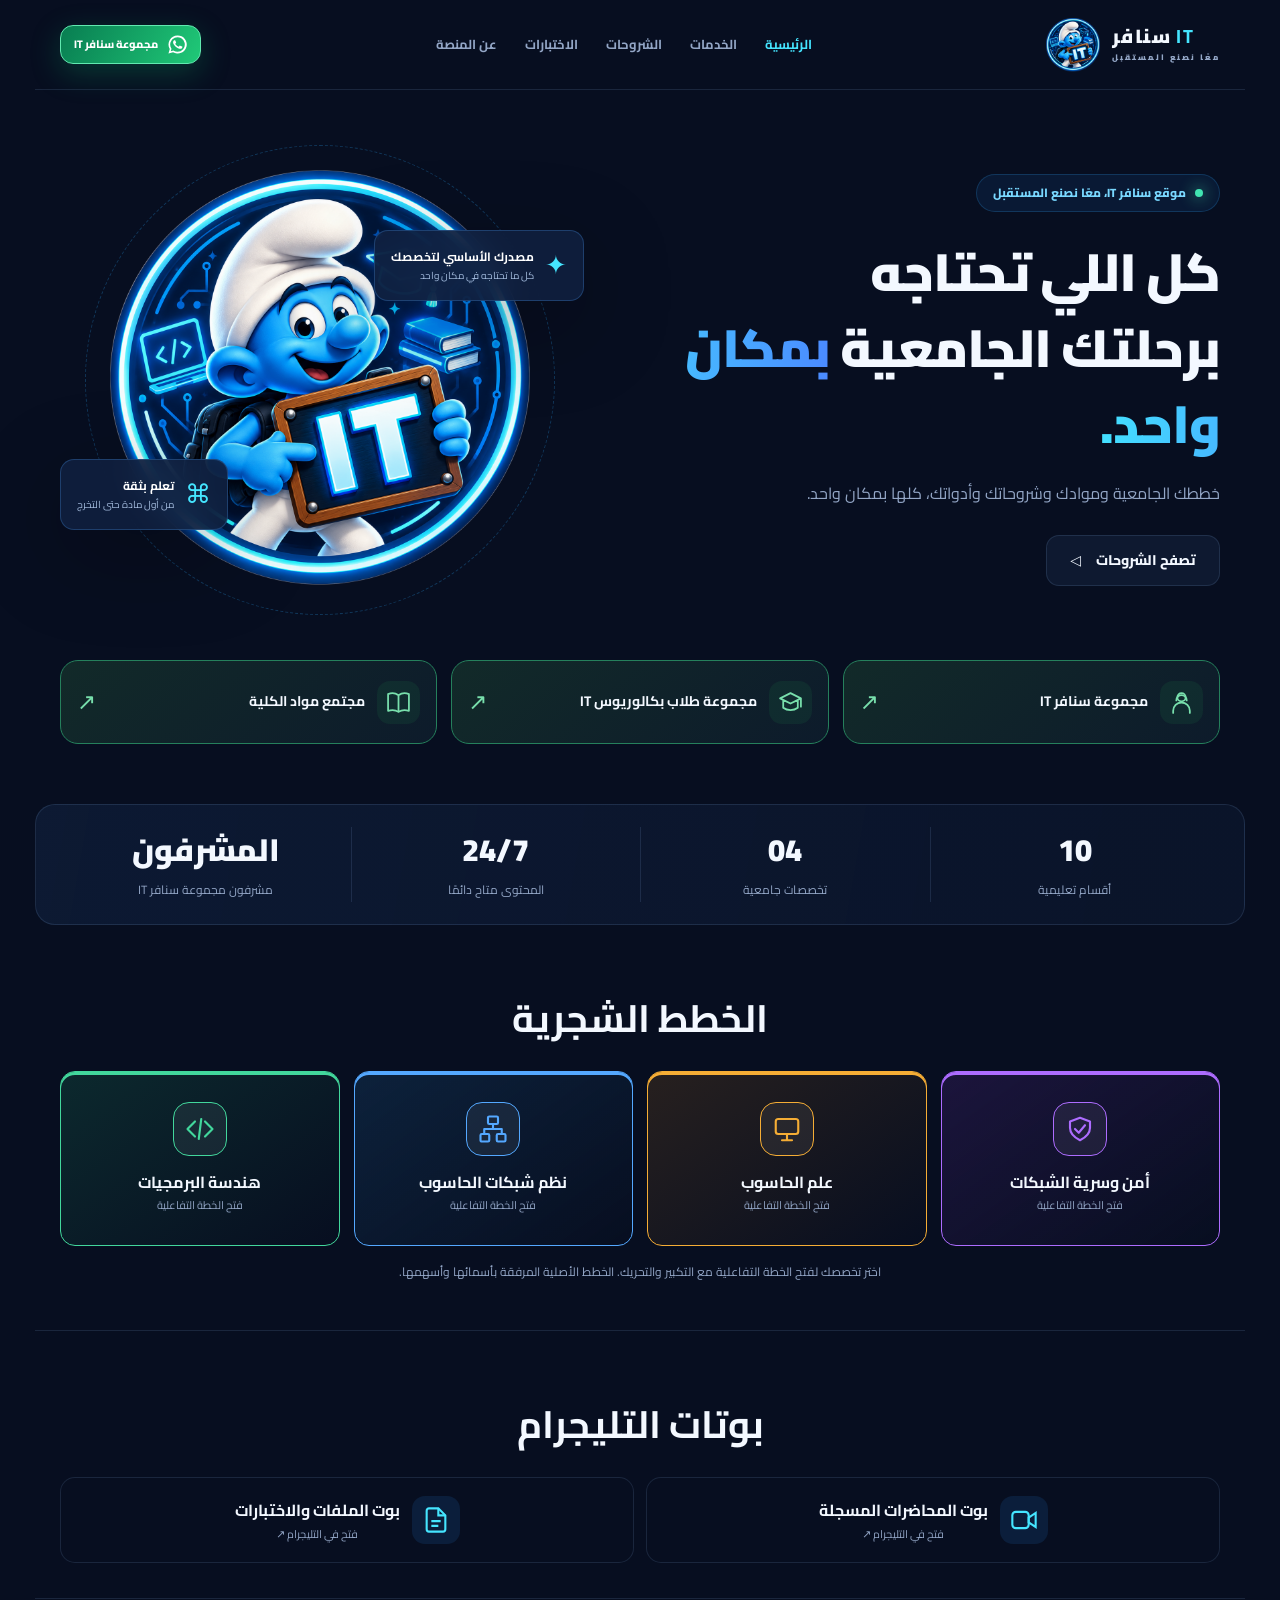
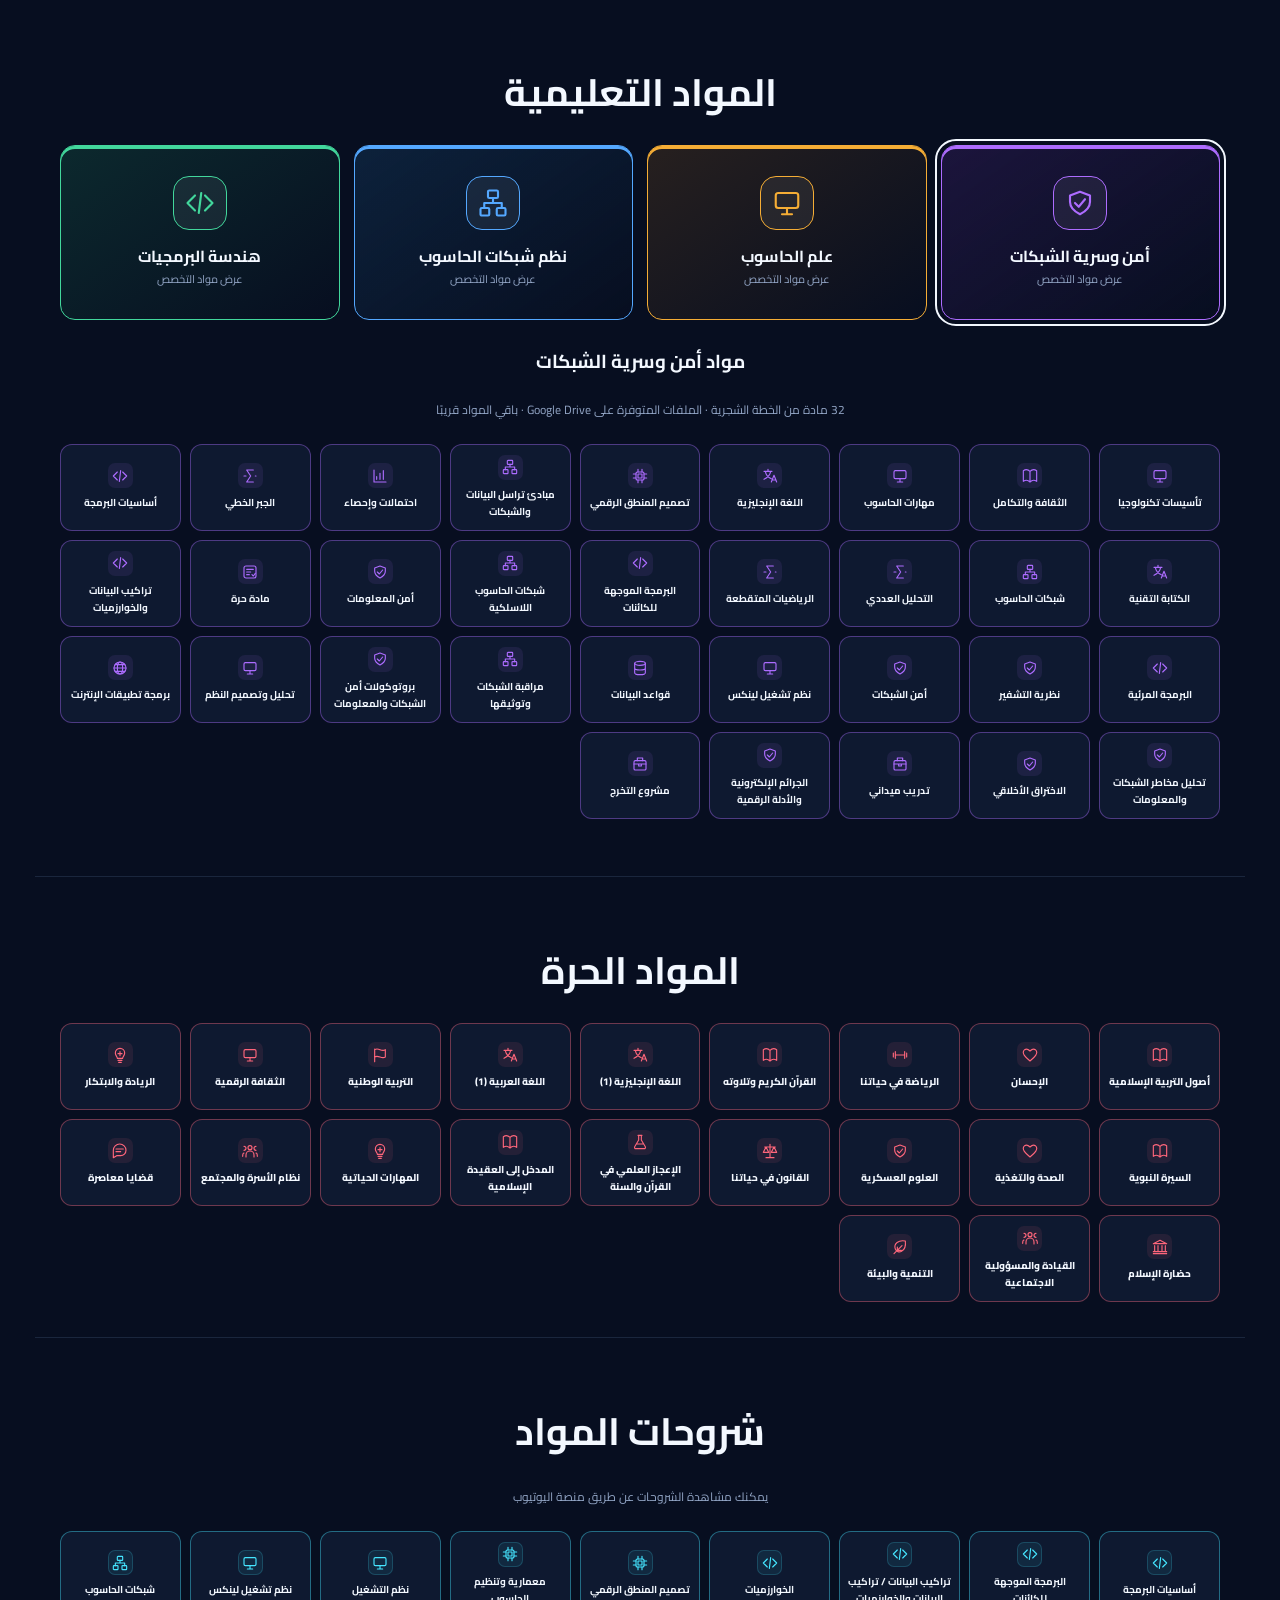
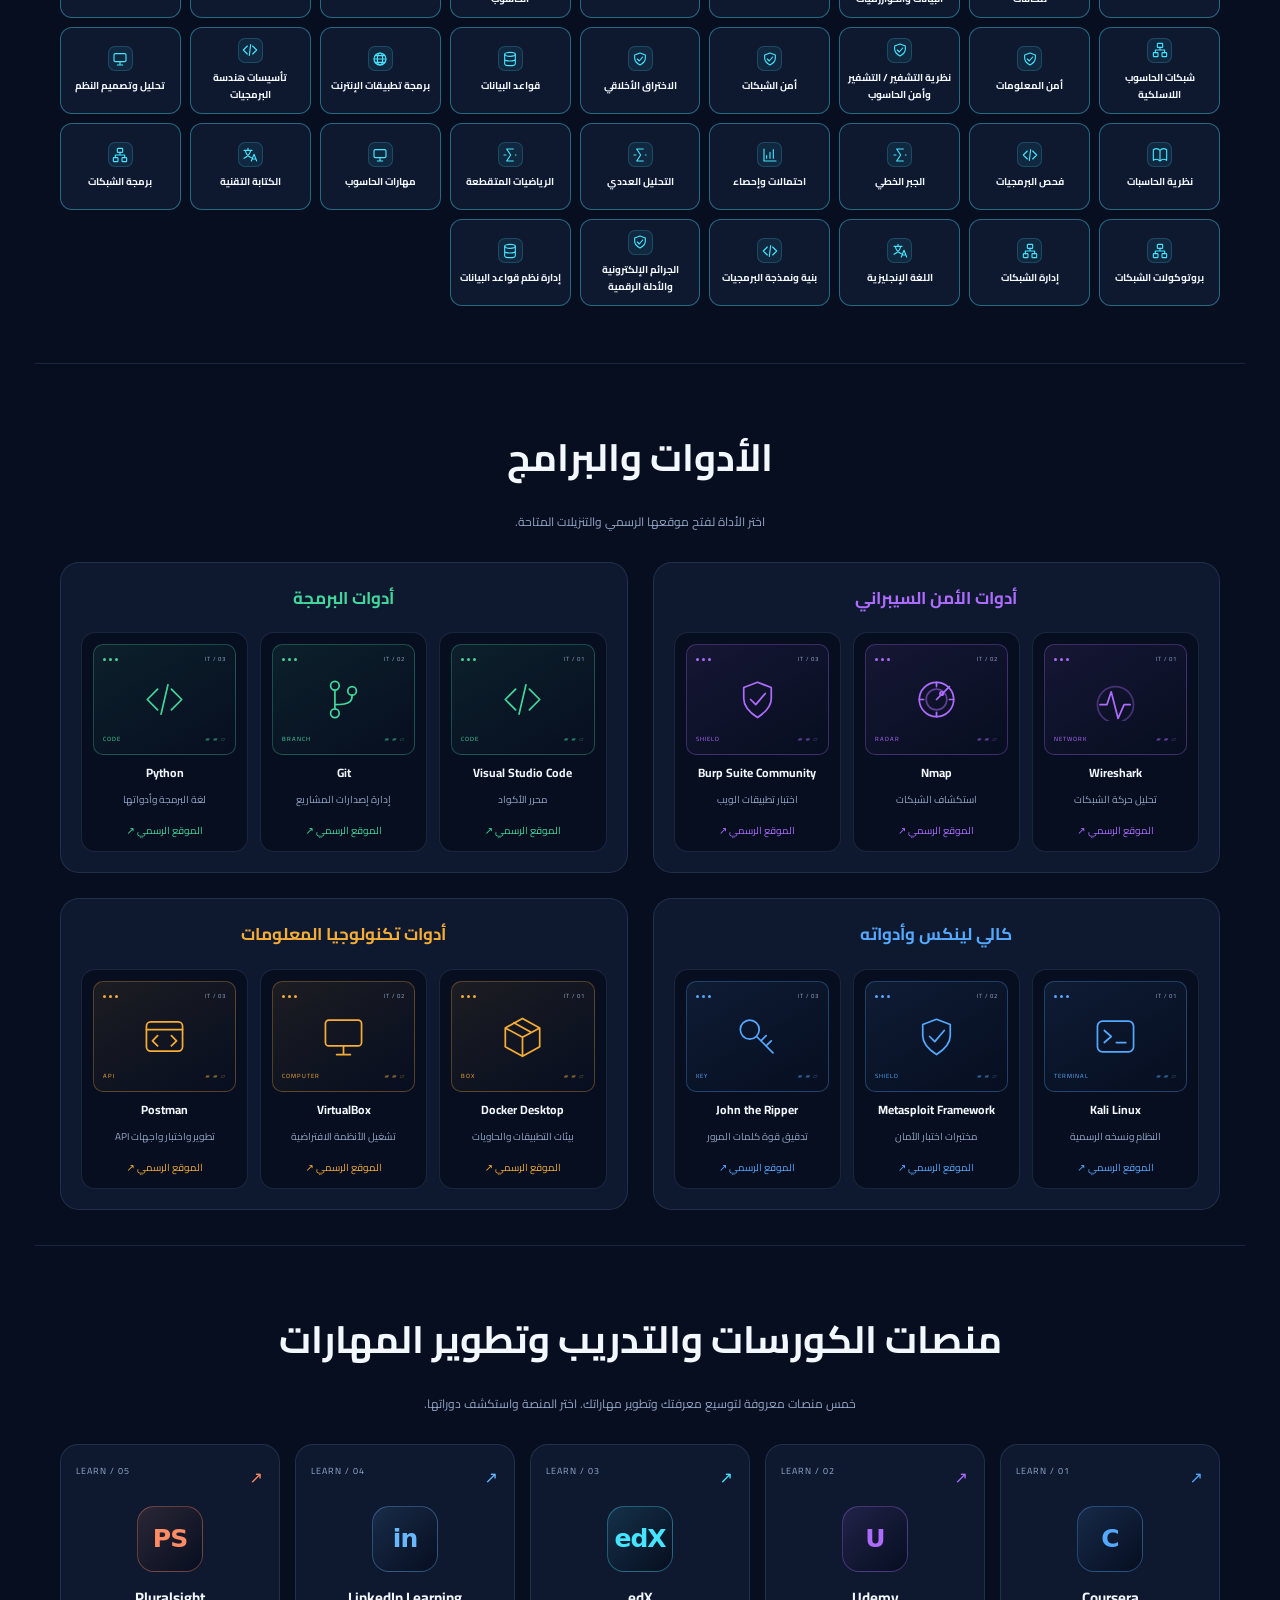
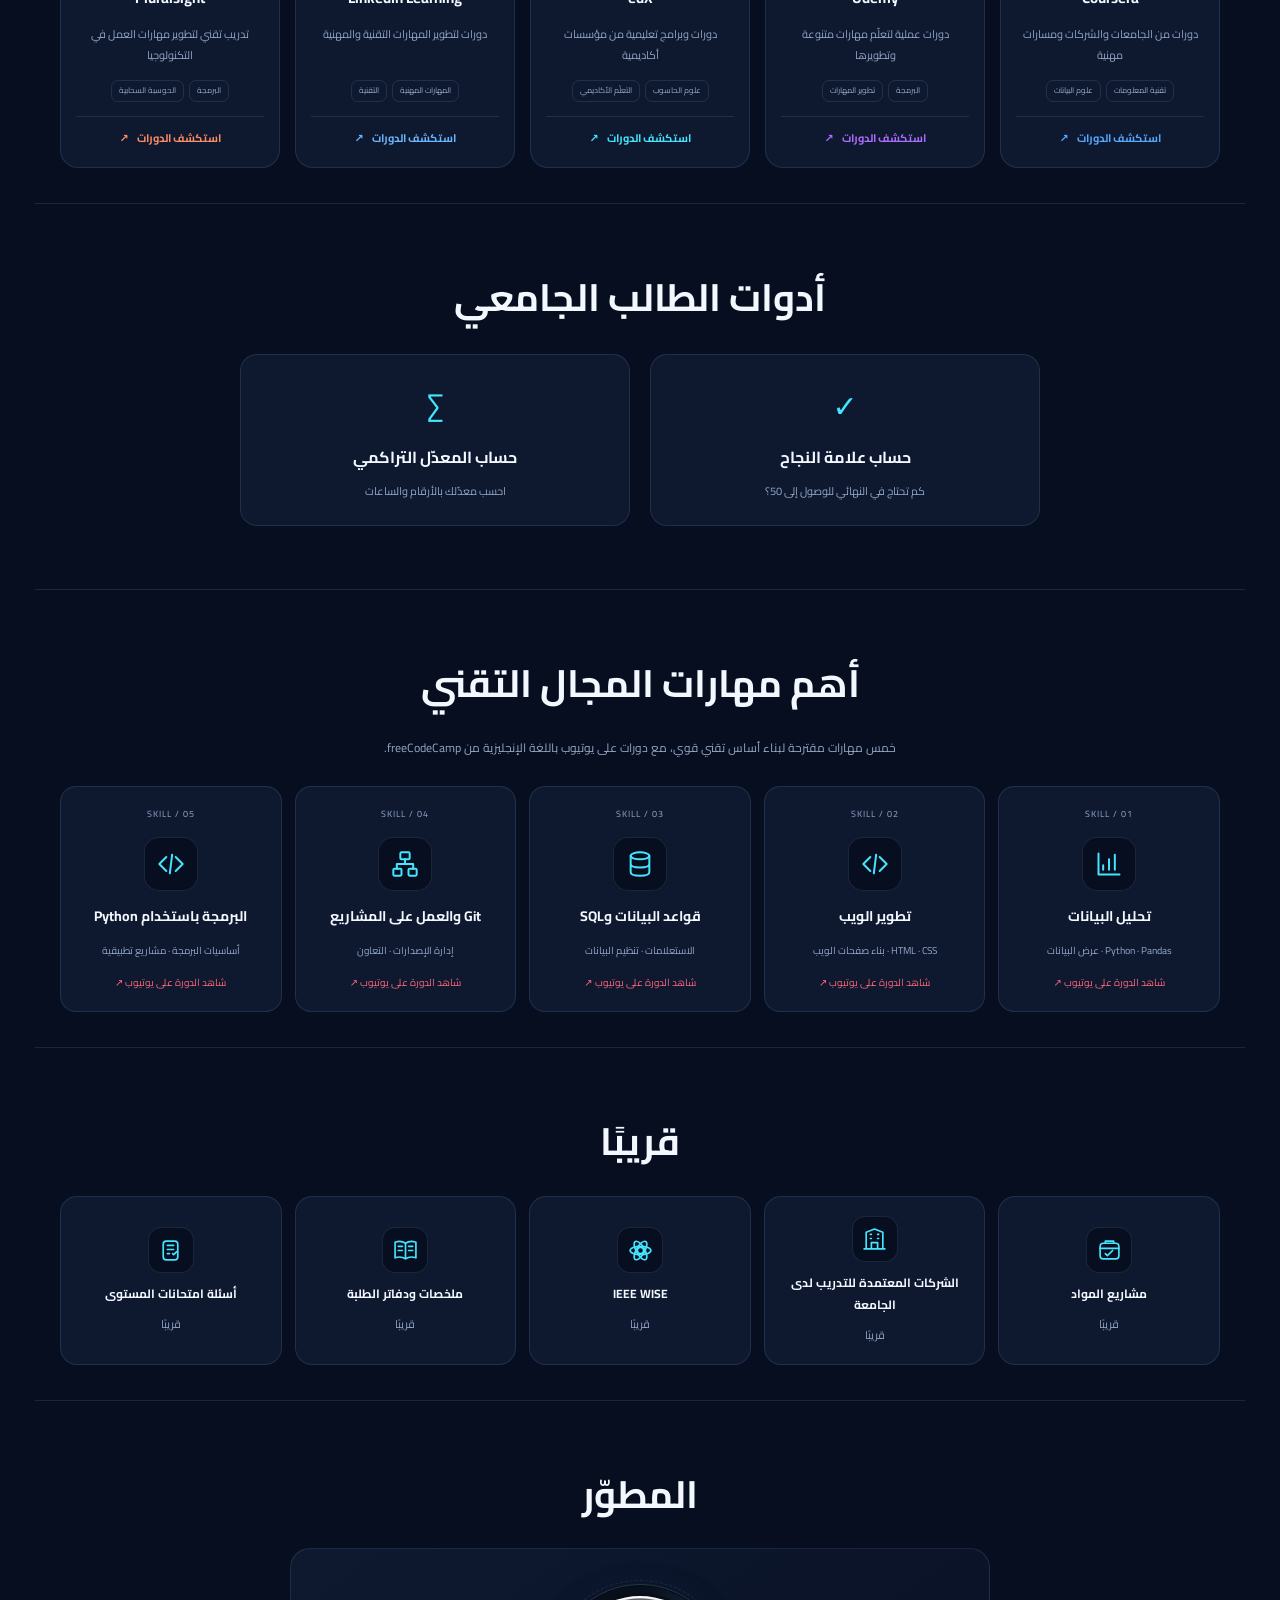
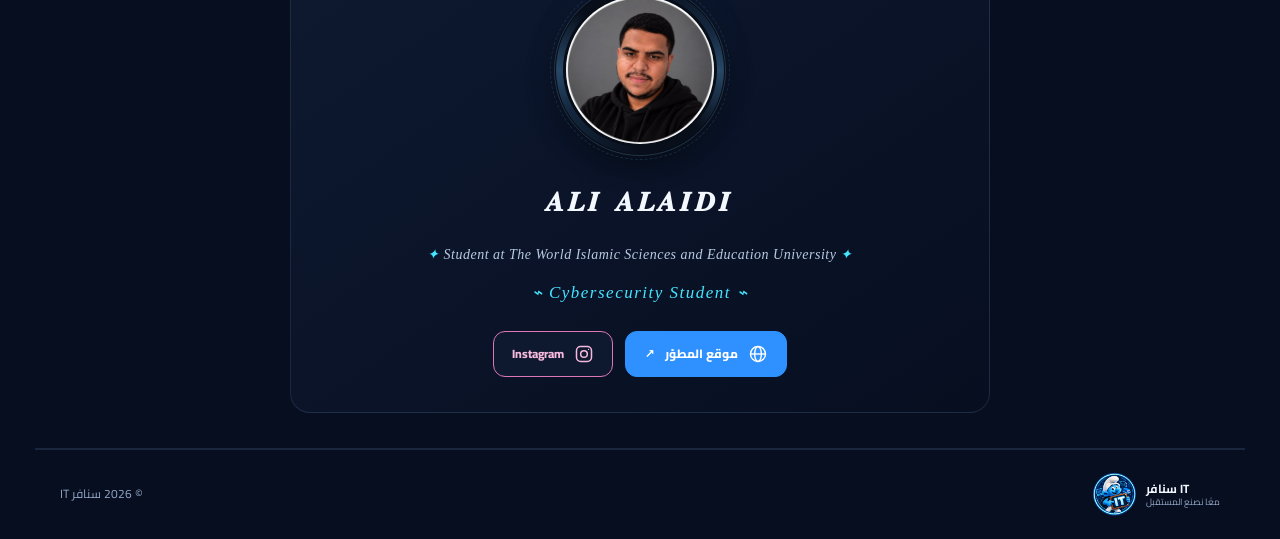
==== commit 1eee35fc: "Add files via upload" ====
--- a/index.html
+++ b/index.html
@@ -17,13 +17,13 @@
   <header class="topbar">
     <a href="#home" class="brand" aria-label="الصفحة الرئيسية"><img src="assets/logo.png" alt="شعار سنافر IT" /><span>سنافر <strong>IT</strong><small>معًا نصنع المستقبل</small></span></a>
     <nav class="desktop-nav" aria-label="القائمة الرئيسية"><a href="#home" class="active">الرئيسية</a><a href="#services">الخدمات</a><a href="#lessons">الشروحات</a><a href="#tools">الاختبارات</a><a href="#about">عن المنصة</a></nav>
-    <div class="header-actions"><a class="btn wa-btn wa-header" href="https://chat.whatsapp.com/IGoztX9nsLLITHyfJJWVKI?mode=wwt" target="_blank" rel="noopener noreferrer"><svg class="wa-icon" viewBox="0 0 32 32" aria-hidden="true"><path fill="currentColor" d="M16 .8A15.1 15.1 0 0 0 3 23.5L.8 31l7.7-2A15.2 15.2 0 1 0 16 .8Zm0 27.5a12.3 12.3 0 0 1-6.3-1.7l-.5-.3-4.5 1.2 1.2-4.4-.3-.5a12.3 12.3 0 1 1 10.4 5.7Zm6.8-9.2c-.4-.2-2.2-1.1-2.5-1.2-.3-.1-.6-.2-.8.2-.2.3-1 1.2-1.2 1.4-.2.2-.4.3-.8.1-.4-.2-1.6-.6-3-1.9-1.1-1-1.9-2.2-2.1-2.6-.2-.4 0-.6.2-.8l.6-.7.4-.6c.1-.2 0-.5 0-.7l-1.2-2.8c-.3-.7-.6-.6-.8-.6h-.7c-.3 0-.7.1-1 .5-.3.4-1.3 1.3-1.3 3.2s1.4 3.7 1.6 4c.2.2 2.7 4.1 6.6 5.7.9.4 1.6.6 2.2.7.9.3 1.8.2 2.4.1.7-.1 2.2-.9 2.5-1.8.3-.9.3-1.7.2-1.8-.1-.2-.3-.3-.7-.5Z"/></svg><span>انضم لمجموعة سنافر IT</span></a><button class="icon-btn mobile-menu" id="menuBtn" aria-label="فتح القائمة" aria-expanded="false">☰</button></div>
+    <div class="header-actions"><a class="btn wa-btn wa-header" href="https://chat.whatsapp.com/IGoztX9nsLLITHyfJJWVKI?mode=wwt" target="_blank" rel="noopener noreferrer"><svg class="wa-icon" viewBox="0 0 32 32" aria-hidden="true"><path fill="currentColor" d="M16 .8A15.1 15.1 0 0 0 3 23.5L.8 31l7.7-2A15.2 15.2 0 1 0 16 .8Zm0 27.5a12.3 12.3 0 0 1-6.3-1.7l-.5-.3-4.5 1.2 1.2-4.4-.3-.5a12.3 12.3 0 1 1 10.4 5.7Zm6.8-9.2c-.4-.2-2.2-1.1-2.5-1.2-.3-.1-.6-.2-.8.2-.2.3-1 1.2-1.2 1.4-.2.2-.4.3-.8.1-.4-.2-1.6-.6-3-1.9-1.1-1-1.9-2.2-2.1-2.6-.2-.4 0-.6.2-.8l.6-.7.4-.6c.1-.2 0-.5 0-.7l-1.2-2.8c-.3-.7-.6-.6-.8-.6h-.7c-.3 0-.7.1-1 .5-.3.4-1.3 1.3-1.3 3.2s1.4 3.7 1.6 4c.2.2 2.7 4.1 6.6 5.7.9.4 1.6.6 2.2.7.9.3 1.8.2 2.4.1.7-.1 2.2-.9 2.5-1.8.3-.9.3-1.7.2-1.8-.1-.2-.3-.3-.7-.5Z"/></svg><span>مجموعة سنافر IT</span></a><button class="icon-btn mobile-menu" id="menuBtn" aria-label="فتح القائمة" aria-expanded="false">☰</button></div>
   </header>
   <main>
     <section id="home" class="hero container">
-      <div class="hero-copy"><div class="eyebrow"><span class="pulse"></span> موقع سنافر IT، معًا نصنع المستقبل</div><h1>كل اللي تحتاجه<br/>برحلتك الجامعية <span class="gradient-text">بمكان واحد.</span></h1><p>خططك الجامعية وموادك وشروحاتك وأدواتك، كلها بمكان واحد.</p><div class="hero-actions"><a class="btn wa-btn wa-hero" href="https://chat.whatsapp.com/IGoztX9nsLLITHyfJJWVKI?mode=wwt" target="_blank" rel="noopener noreferrer"><svg class="wa-icon" viewBox="0 0 32 32" aria-hidden="true"><path fill="currentColor" d="M16 .8A15.1 15.1 0 0 0 3 23.5L.8 31l7.7-2A15.2 15.2 0 1 0 16 .8Zm0 27.5a12.3 12.3 0 0 1-6.3-1.7l-.5-.3-4.5 1.2 1.2-4.4-.3-.5a12.3 12.3 0 1 1 10.4 5.7Zm6.8-9.2c-.4-.2-2.2-1.1-2.5-1.2-.3-.1-.6-.2-.8.2-.2.3-1 1.2-1.2 1.4-.2.2-.4.3-.8.1-.4-.2-1.6-.6-3-1.9-1.1-1-1.9-2.2-2.1-2.6-.2-.4 0-.6.2-.8l.6-.7.4-.6c.1-.2 0-.5 0-.7l-1.2-2.8c-.3-.7-.6-.6-.8-.6h-.7c-.3 0-.7.1-1 .5-.3.4-1.3 1.3-1.3 3.2s1.4 3.7 1.6 4c.2.2 2.7 4.1 6.6 5.7.9.4 1.6.6 2.2.7.9.3 1.8.2 2.4.1.7-.1 2.2-.9 2.5-1.8.3-.9.3-1.7.2-1.8-.1-.2-.3-.3-.7-.5Z"/></svg><span>انضم لمجموعة سنافر IT</span><span class="wa-arrow">↗</span></a><a class="btn btn-outline" href="#lessons">تصفح الشروحات <span>◁</span></a></div></div>
+      <div class="hero-copy"><div class="eyebrow"><span class="pulse"></span> موقع سنافر IT، معًا نصنع المستقبل</div><h1>كل اللي تحتاجه<br/>برحلتك الجامعية <span class="gradient-text">بمكان واحد.</span></h1><p>خططك الجامعية وموادك وشروحاتك وأدواتك، كلها بمكان واحد.</p><div class="hero-actions"><a class="btn btn-outline" href="#lessons">تصفح الشروحات <span>◁</span></a></div></div>
       <div class="hero-art"><div class="orbit orbit-a"></div><div class="orbit orbit-b"></div><div class="logo-glow"></div><img class="hero-logo" src="assets/logo.png" alt="سنفور يحمل لوحة IT"/><div class="float-card card-one"><span>✦</span><div><strong>مصدرك الأساسي لتخصصك</strong><small>كل ما تحتاجه في مكان واحد</small></div></div><div class="float-card card-two"><span>⌘</span><div><strong>تعلم بثقة</strong><small>من أول مادة حتى التخرج</small></div></div></div>
-    </section>
+    <div class="whatsapp-community-links" aria-label="مجموعات واتساب"><a class="whatsapp-community-card" href="https://chat.whatsapp.com/IGoztX9nsLLITHyfJJWVKI?mode=wwt" target="_blank" rel="noopener noreferrer"><span class="community-icon"><svg viewBox="0 0 24 24" fill="none" stroke="currentColor" stroke-width="1.7" stroke-linecap="round" stroke-linejoin="round" aria-hidden="true"><path d="M7 10a5 5 0 0 1 10 0M4 22v-2a8 8 0 0 1 16 0v2"/><circle cx="12" cy="7" r="4"/></svg></span><strong>مجموعة سنافر IT</strong><span class="community-arrow" aria-hidden="true">↗</span></a><a class="whatsapp-community-card" href="https://chat.whatsapp.com/EFtoMsWd3rEJQwsGL3XWZk?mode=ems_copy_t" target="_blank" rel="noopener noreferrer"><span class="community-icon"><svg viewBox="0 0 24 24" fill="none" stroke="currentColor" stroke-width="1.7" stroke-linecap="round" stroke-linejoin="round" aria-hidden="true"><path d="m2 8 10-5 10 5-10 5Z M5 10v7c4 3 10 3 14 0v-7M22 8v8"/></svg></span><strong>مجموعة طلاب بكالوريوس IT</strong><span class="community-arrow" aria-hidden="true">↗</span></a><a class="whatsapp-community-card" href="https://chat.whatsapp.com/LTRnELz2OYs3MRa8j5mys7" target="_blank" rel="noopener noreferrer"><span class="community-icon"><svg viewBox="0 0 24 24" fill="none" stroke="currentColor" stroke-width="1.7" stroke-linecap="round" stroke-linejoin="round" aria-hidden="true"><path d="M12 5C8 2 4 3 2 4v16c3-1 7-1 10 1 3-2 7-2 10-1V4c-2-1-6-2-10 1ZM12 5v16"/></svg></span><strong>مجتمع مواد الكلية</strong><span class="community-arrow" aria-hidden="true">↗</span></a></div></section>
     <section class="stats container" aria-label="مميزات المنصة"><div><b>10</b><span>أقسام تعليمية</span></div><div><b>04</b><span>تخصصات جامعية</span></div><div><b>24/7</b><span>المحتوى متاح دائمًا</span></div><div><b>المشرفون</b><span>مشرفون مجموعة سنافر IT</span></div></section>
     <div id="services"><section id="plans" class="section container home-section"><h2>الخطط الشجرية</h2><div class="item-grid major-grid" id="plansMajors"></div><p class="notice">اختر تخصصك لفتح الخطة التفاعلية مع التكبير والتحريك. الخطط الأصلية المرفقة بأسمائها وأسهمها.</p></section><section id="bots" class="section container home-section"><h2>بوتات التليجرام</h2><div class="item-grid" id="botLinks"></div></section><section id="materials" class="section container home-section"><h2>المواد التعليمية</h2><div class="item-grid major-grid" id="materialsMajors"></div><div class="inline-browser" id="materialsBrowser" aria-live="polite"></div></section><section id="free-materials" class="section container home-section free-section"><h2>المواد الحرة</h2><div class="free-course-buttons" id="freeCourses"></div><div class="resource-preview" id="freePreview" aria-live="polite"></div></section><section id="lessons" class="section container home-section"><h2>شروحات المواد</h2><div class="inline-browser" id="lessonsBrowser" aria-live="polite"></div></section><section id="tools" class="section container home-section"><h2>الأدوات والبرامج</h2><p class="catalog-note">اختر الأداة لفتح موقعها الرسمي والتنزيلات المتاحة.</p><div class="tool-groups"><section class="tool-group" style="--tool-accent:#ad6cff"><h3>أدوات الأمن السيبراني</h3><div class="tool-cards"><a class="tool-card" href="https://www.wireshark.org/download.html" target="_blank" rel="noopener noreferrer"><span class="tool-art" aria-hidden="true"><span class="tool-art-top"><i></i><i></i><i></i><span>IT / 01</span></span><svg viewBox="0 0 50 50" fill="none" stroke="currentColor" stroke-width="2" stroke-linecap="round" stroke-linejoin="round"><path d="M7 31h8l5-15 8 31 7-16h7"/><circle cx="25" cy="31" r="21" opacity=".35"/></svg><span class="tool-art-bottom">NETWORK<span>▰ ▰ ▱</span></span></span><strong dir="ltr">Wireshark</strong><span class="tool-description">تحليل حركة الشبكات</span><span class="tool-open">الموقع الرسمي <span aria-hidden="true">↗</span></span></a><a class="tool-card" href="https://nmap.org/download.html" target="_blank" rel="noopener noreferrer"><span class="tool-art" aria-hidden="true"><span class="tool-art-top"><i></i><i></i><i></i><span>IT / 02</span></span><svg viewBox="0 0 50 50" fill="none" stroke="currentColor" stroke-width="2" stroke-linecap="round" stroke-linejoin="round"><circle cx="25" cy="25" r="20"/><circle cx="25" cy="25" r="12" opacity=".5"/><path d="M25 25 40 10M25 5v5M5 25h5M25 40v5M40 25h5"/><circle cx="31" cy="18" r="2"/></svg><span class="tool-art-bottom">RADAR<span>▰ ▰ ▱</span></span></span><strong dir="ltr">Nmap</strong><span class="tool-description">استكشاف الشبكات</span><span class="tool-open">الموقع الرسمي <span aria-hidden="true">↗</span></span></a><a class="tool-card" href="https://portswigger.net/burp/communitydownload" target="_blank" rel="noopener noreferrer"><span class="tool-art" aria-hidden="true"><span class="tool-art-top"><i></i><i></i><i></i><span>IT / 03</span></span><svg viewBox="0 0 50 50" fill="none" stroke="currentColor" stroke-width="2" stroke-linecap="round" stroke-linejoin="round"><path d="m25 5 16 6v13c0 11-10 18-16 22-6-4-16-11-16-22V11Z"/><path d="m17 25 6 6 11-13"/></svg><span class="tool-art-bottom">SHIELD<span>▰ ▰ ▱</span></span></span><strong dir="ltr">Burp Suite Community</strong><span class="tool-description">اختبار تطبيقات الويب</span><span class="tool-open">الموقع الرسمي <span aria-hidden="true">↗</span></span></a></div></section><section class="tool-group" style="--tool-accent:#42d79c"><h3>أدوات البرمجة</h3><div class="tool-cards"><a class="tool-card" href="https://code.visualstudio.com/download" target="_blank" rel="noopener noreferrer"><span class="tool-art" aria-hidden="true"><span class="tool-art-top"><i></i><i></i><i></i><span>IT / 01</span></span><svg viewBox="0 0 50 50" fill="none" stroke="currentColor" stroke-width="2" stroke-linecap="round" stroke-linejoin="round"><path d="m17 13-12 12 12 12m16-24 12 12-12 12M29 8l-8 34"/></svg><span class="tool-art-bottom">CODE<span>▰ ▰ ▱</span></span></span><strong dir="ltr">Visual Studio Code</strong><span class="tool-description">محرر الأكواد</span><span class="tool-open">الموقع الرسمي <span aria-hidden="true">↗</span></span></a><a class="tool-card" href="https://git-scm.com/downloads/" target="_blank" rel="noopener noreferrer"><span class="tool-art" aria-hidden="true"><span class="tool-art-top"><i></i><i></i><i></i><span>IT / 02</span></span><svg viewBox="0 0 50 50" fill="none" stroke="currentColor" stroke-width="2" stroke-linecap="round" stroke-linejoin="round"><circle cx="15" cy="9" r="5"/><circle cx="35" cy="15" r="5"/><circle cx="15" cy="41" r="5"/><path d="M15 14v22m0-5c20 0 20-6 20-11"/></svg><span class="tool-art-bottom">BRANCH<span>▰ ▰ ▱</span></span></span><strong dir="ltr">Git</strong><span class="tool-description">إدارة إصدارات المشاريع</span><span class="tool-open">الموقع الرسمي <span aria-hidden="true">↗</span></span></a><a class="tool-card" href="https://www.python.org/downloads/" target="_blank" rel="noopener noreferrer"><span class="tool-art" aria-hidden="true"><span class="tool-art-top"><i></i><i></i><i></i><span>IT / 03</span></span><svg viewBox="0 0 50 50" fill="none" stroke="currentColor" stroke-width="2" stroke-linecap="round" stroke-linejoin="round"><path d="m17 13-12 12 12 12m16-24 12 12-12 12M29 8l-8 34"/></svg><span class="tool-art-bottom">CODE<span>▰ ▰ ▱</span></span></span><strong dir="ltr">Python</strong><span class="tool-description">لغة البرمجة وأدواتها</span><span class="tool-open">الموقع الرسمي <span aria-hidden="true">↗</span></span></a></div></section><section class="tool-group" style="--tool-accent:#54a8ff"><h3>كالي لينكس وأدواته</h3><div class="tool-cards"><a class="tool-card" href="https://www.kali.org/get-kali/" target="_blank" rel="noopener noreferrer"><span class="tool-art" aria-hidden="true"><span class="tool-art-top"><i></i><i></i><i></i><span>IT / 01</span></span><svg viewBox="0 0 50 50" fill="none" stroke="currentColor" stroke-width="2" stroke-linecap="round" stroke-linejoin="round"><rect x="4" y="7" width="42" height="36" rx="6"/><path d="m12 18 8 7-8 7m14 0h11"/></svg><span class="tool-art-bottom">TERMINAL<span>▰ ▰ ▱</span></span></span><strong dir="ltr">Kali Linux</strong><span class="tool-description">النظام ونسخه الرسمية</span><span class="tool-open">الموقع الرسمي <span aria-hidden="true">↗</span></span></a><a class="tool-card" href="https://www.kali.org/tools/metasploit-framework/" target="_blank" rel="noopener noreferrer"><span class="tool-art" aria-hidden="true"><span class="tool-art-top"><i></i><i></i><i></i><span>IT / 02</span></span><svg viewBox="0 0 50 50" fill="none" stroke="currentColor" stroke-width="2" stroke-linecap="round" stroke-linejoin="round"><path d="m25 5 16 6v13c0 11-10 18-16 22-6-4-16-11-16-22V11Z"/><path d="m17 25 6 6 11-13"/></svg><span class="tool-art-bottom">SHIELD<span>▰ ▰ ▱</span></span></span><strong dir="ltr">Metasploit Framework</strong><span class="tool-description">مختبرات اختبار الأمان</span><span class="tool-open">الموقع الرسمي <span aria-hidden="true">↗</span></span></a><a class="tool-card" href="https://www.kali.org/tools/john/" target="_blank" rel="noopener noreferrer"><span class="tool-art" aria-hidden="true"><span class="tool-art-top"><i></i><i></i><i></i><span>IT / 03</span></span><svg viewBox="0 0 50 50" fill="none" stroke="currentColor" stroke-width="2" stroke-linecap="round" stroke-linejoin="round"><circle cx="16" cy="17" r="11"/><path d="m24 25 19 19m-8-8 6-6m-12 0 6-6"/></svg><span class="tool-art-bottom">KEY<span>▰ ▰ ▱</span></span></span><strong dir="ltr">John the Ripper</strong><span class="tool-description">تدقيق قوة كلمات المرور</span><span class="tool-open">الموقع الرسمي <span aria-hidden="true">↗</span></span></a></div></section><section class="tool-group" style="--tool-accent:#f5ad35"><h3>أدوات تكنولوجيا المعلومات</h3><div class="tool-cards"><a class="tool-card" href="https://www.docker.com/products/docker-desktop/" target="_blank" rel="noopener noreferrer"><span class="tool-art" aria-hidden="true"><span class="tool-art-top"><i></i><i></i><i></i><span>IT / 01</span></span><svg viewBox="0 0 50 50" fill="none" stroke="currentColor" stroke-width="2" stroke-linecap="round" stroke-linejoin="round"><path d="m25 4 20 11v22L25 48 5 37V15Z M5 15l20 11 20-11M25 26v22M15 9l20 11"/></svg><span class="tool-art-bottom">BOX<span>▰ ▰ ▱</span></span></span><strong dir="ltr">Docker Desktop</strong><span class="tool-description">بيئات التطبيقات والحاويات</span><span class="tool-open">الموقع الرسمي <span aria-hidden="true">↗</span></span></a><a class="tool-card" href="https://www.virtualbox.org/wiki/Downloads" target="_blank" rel="noopener noreferrer"><span class="tool-art" aria-hidden="true"><span class="tool-art-top"><i></i><i></i><i></i><span>IT / 02</span></span><svg viewBox="0 0 50 50" fill="none" stroke="currentColor" stroke-width="2" stroke-linecap="round" stroke-linejoin="round"><rect x="4" y="6" width="42" height="30" rx="4"/><path d="M17 46h16M25 36v10"/></svg><span class="tool-art-bottom">COMPUTER<span>▰ ▰ ▱</span></span></span><strong dir="ltr">VirtualBox</strong><span class="tool-description">تشغيل الأنظمة الافتراضية</span><span class="tool-open">الموقع الرسمي <span aria-hidden="true">↗</span></span></a><a class="tool-card" href="https://www.postman.com/downloads/" target="_blank" rel="noopener noreferrer"><span class="tool-art" aria-hidden="true"><span class="tool-art-top"><i></i><i></i><i></i><span>IT / 03</span></span><svg viewBox="0 0 50 50" fill="none" stroke="currentColor" stroke-width="2" stroke-linecap="round" stroke-linejoin="round"><rect x="4" y="8" width="42" height="34" rx="5"/><path d="M4 17h42m-29 7-6 6 6 6m16-12 6 6-6 6"/></svg><span class="tool-art-bottom">API<span>▰ ▰ ▱</span></span></span><strong dir="ltr">Postman</strong><span class="tool-description">تطوير واختبار واجهات API</span><span class="tool-open">الموقع الرسمي <span aria-hidden="true">↗</span></span></a></div></section></div></section></div>
     <section id="training-platforms" class="section container home-section"><h2>منصات الكورسات والتدريب وتطوير المهارات</h2><p class="catalog-note">خمس منصات معروفة لتوسيع معرفتك وتطوير مهاراتك. اختر المنصة واستكشف دوراتها.</p><div class="training-platform-grid"><a class="training-platform-card" href="https://www.coursera.org/" target="_blank" rel="noopener noreferrer" style="--platform-accent:#54a8ff"><div class="platform-card-head" aria-hidden="true"><span>LEARN / 01</span><span>↗</span></div><div class="platform-digital-mark" aria-hidden="true">C</div><h3 dir="ltr">Coursera</h3><p>دورات من الجامعات والشركات ومسارات مهنية</p><div class="platform-tags"><span>تقنية المعلومات</span><span>علوم البيانات</span></div><span class="platform-visit">استكشف الدورات <span aria-hidden="true">↗</span></span></a><a class="training-platform-card" href="https://www.udemy.com/" target="_blank" rel="noopener noreferrer" style="--platform-accent:#ad6cff"><div class="platform-card-head" aria-hidden="true"><span>LEARN / 02</span><span>↗</span></div><div class="platform-digital-mark" aria-hidden="true">U</div><h3 dir="ltr">Udemy</h3><p>دورات عملية لتعلّم مهارات متنوعة وتطويرها</p><div class="platform-tags"><span>البرمجة</span><span>تطوير المهارات</span></div><span class="platform-visit">استكشف الدورات <span aria-hidden="true">↗</span></span></a><a class="training-platform-card" href="https://www.edx.org/" target="_blank" rel="noopener noreferrer" style="--platform-accent:#45e5ff"><div class="platform-card-head" aria-hidden="true"><span>LEARN / 03</span><span>↗</span></div><div class="platform-digital-mark" aria-hidden="true">edX</div><h3 dir="ltr">edX</h3><p>دورات وبرامج تعليمية من مؤسسات أكاديمية</p><div class="platform-tags"><span>علوم الحاسوب</span><span>التعلّم الأكاديمي</span></div><span class="platform-visit">استكشف الدورات <span aria-hidden="true">↗</span></span></a><a class="training-platform-card" href="https://www.linkedin.com/learning/" target="_blank" rel="noopener noreferrer" style="--platform-accent:#69b8ff"><div class="platform-card-head" aria-hidden="true"><span>LEARN / 04</span><span>↗</span></div><div class="platform-digital-mark" aria-hidden="true">in</div><h3 dir="ltr">LinkedIn Learning</h3><p>دورات لتطوير المهارات التقنية والمهنية</p><div class="platform-tags"><span>المهارات المهنية</span><span>التقنية</span></div><span class="platform-visit">استكشف الدورات <span aria-hidden="true">↗</span></span></a><a class="training-platform-card" href="https://www.pluralsight.com/" target="_blank" rel="noopener noreferrer" style="--platform-accent:#ff8c64"><div class="platform-card-head" aria-hidden="true"><span>LEARN / 05</span><span>↗</span></div><div class="platform-digital-mark" aria-hidden="true">PS</div><h3 dir="ltr">Pluralsight</h3><p>تدريب تقني لتطوير مهارات العمل في التكنولوجيا</p><div class="platform-tags"><span>البرمجة</span><span>الحوسبة السحابية</span></div><span class="platform-visit">استكشف الدورات <span aria-hidden="true">↗</span></span></a></div></section>
--- a/styles.css
+++ b/styles.css
@@ -45,3 +45,5 @@
 
 /* Keep the home page idle without decorative motion or large blur layers */
 .ambient,.logo-glow{display:none}.orbit,.hero-logo,.float-card,.pulse{animation:none!important;filter:none}.hero-art,.hero-logo,.float-card{will-change:auto}.course-btn,.free-course-btn{will-change:auto}
+
+.whatsapp-community-links{grid-column:1/-1;display:grid;grid-template-columns:repeat(3,minmax(0,1fr));gap:14px;width:100%;margin-top:10px}.whatsapp-community-card{display:flex;align-items:center;gap:12px;padding:18px 16px;min-height:84px;border:1px solid #25805c;border-radius:18px;background:linear-gradient(140deg,#122a29,#0d1b2b);transition:border-color .2s,background .2s}.whatsapp-community-card:hover{border-color:#65d6a3;background:#142e2b}.community-icon{width:43px;height:43px;flex-shrink:0;display:grid;place-items:center;border-radius:13px;background:#1c71412b;color:#78dfac}.community-icon svg{width:25px;height:25px}.whatsapp-community-card strong{font-size:14px;line-height:1.7}.community-arrow{margin-inline-start:auto;color:#78dfac;font-size:23px}.whatsapp-community-card:focus-visible{outline:2px solid #78dfac;outline-offset:4px}@media(max-width:850px){.whatsapp-community-links{gap:10px}.whatsapp-community-card{padding:14px 10px;gap:8px}.whatsapp-community-card strong{font-size:12px}}@media(max-width:600px){.whatsapp-community-links{grid-template-columns:1fr;margin-top:18px}.whatsapp-community-card{min-height:72px;padding:14px 18px}.whatsapp-community-card strong{font-size:14px}}
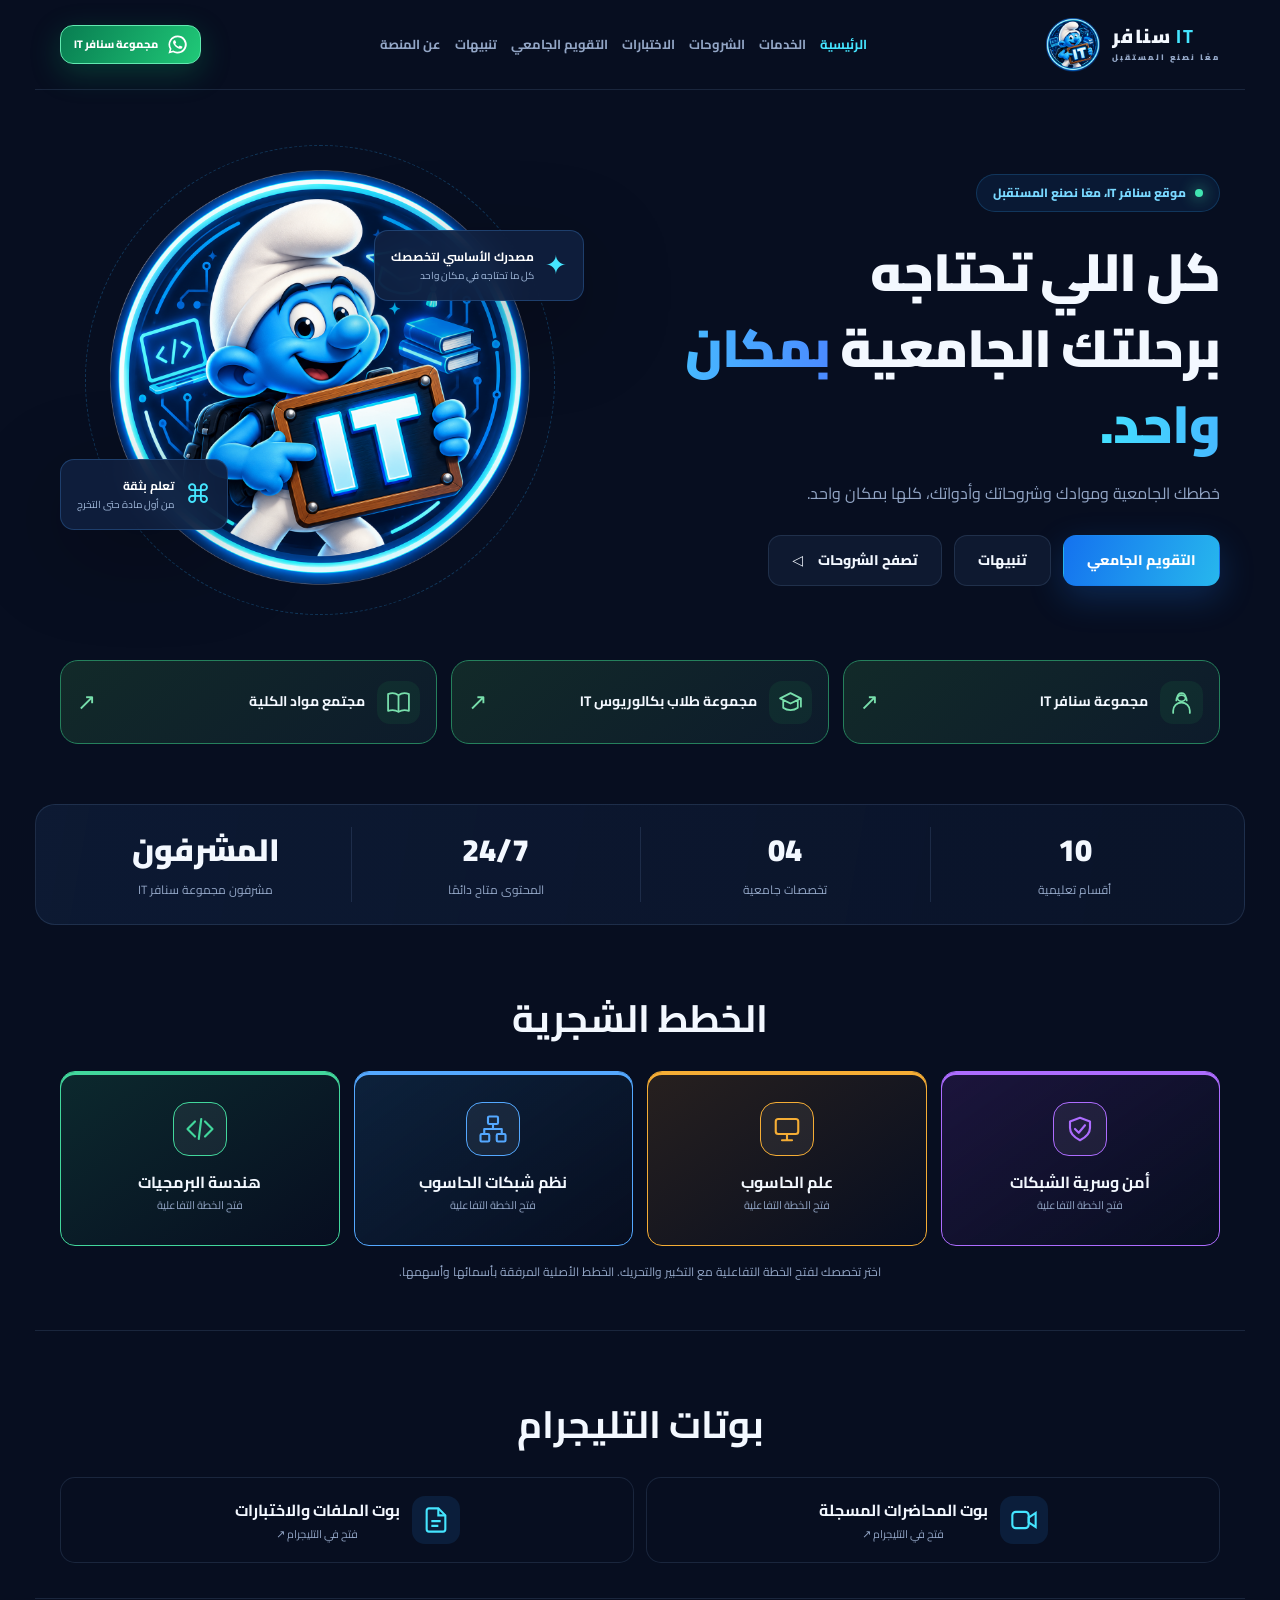
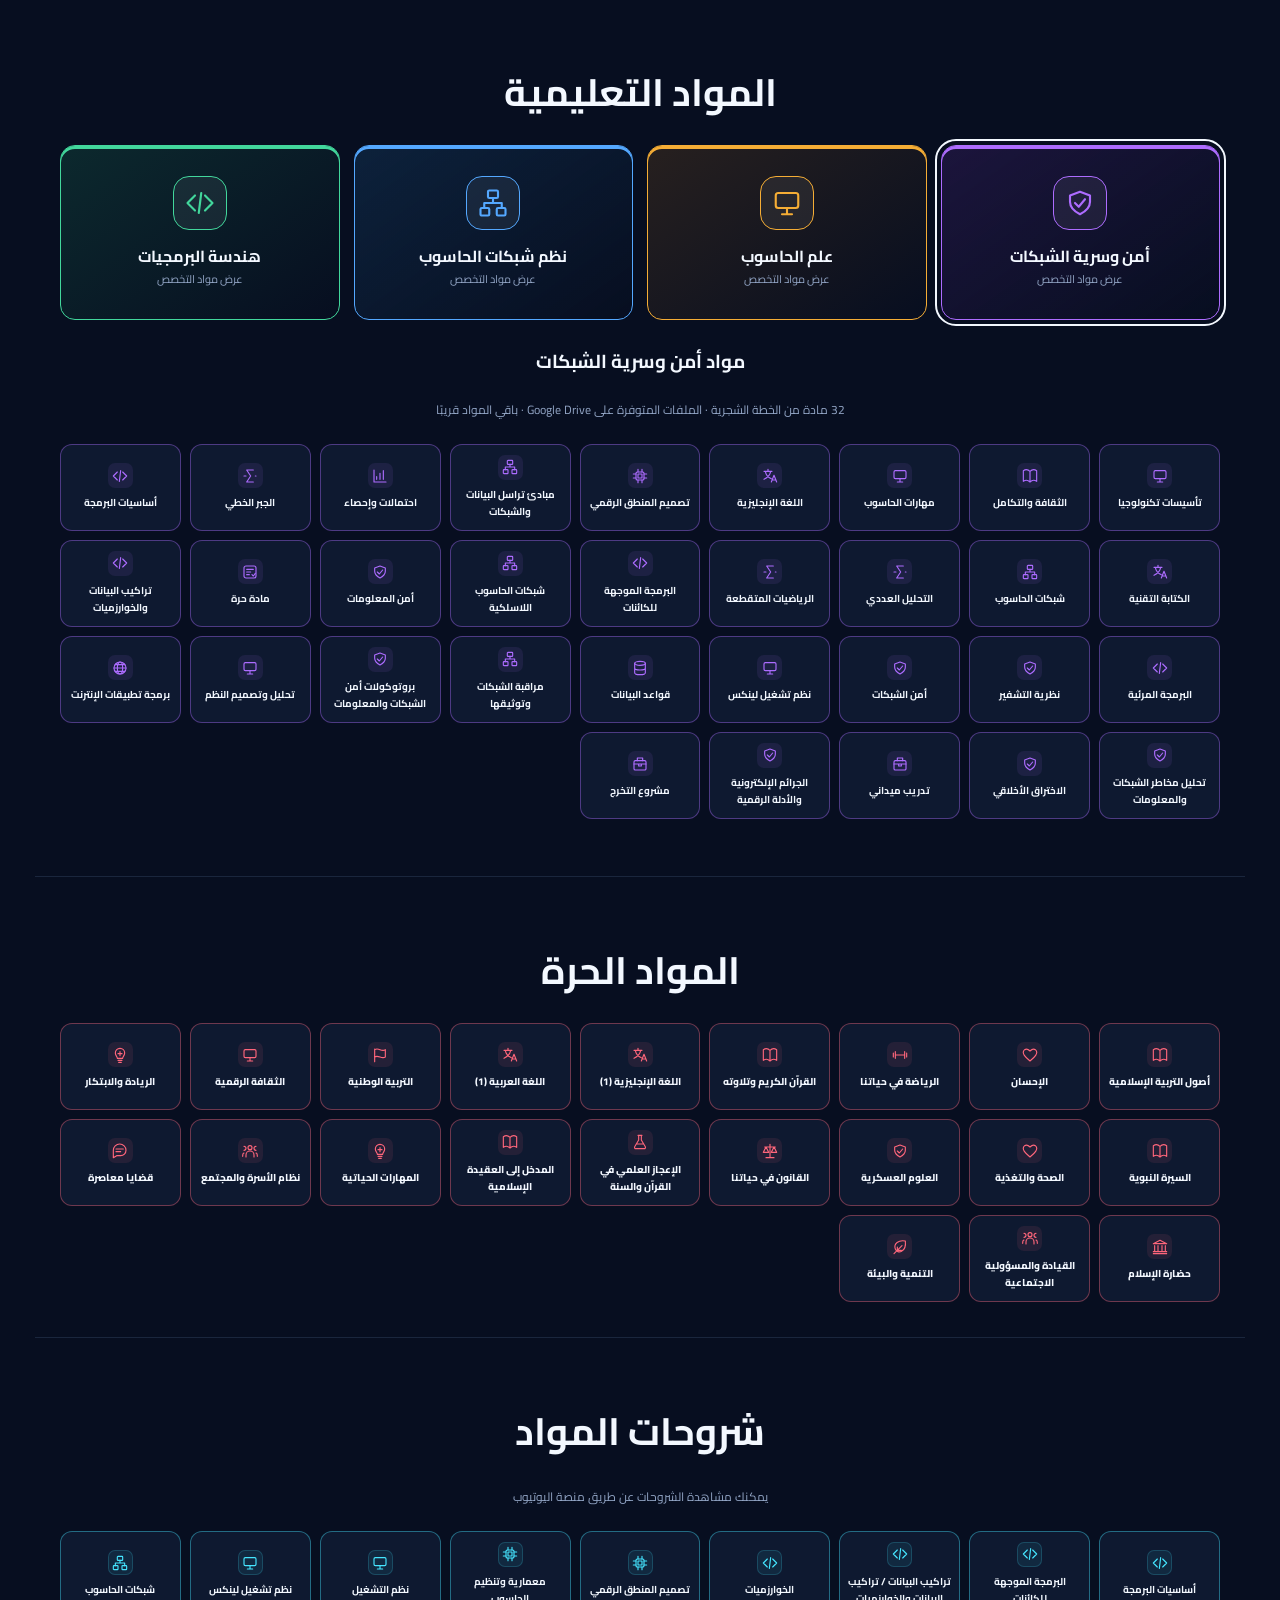
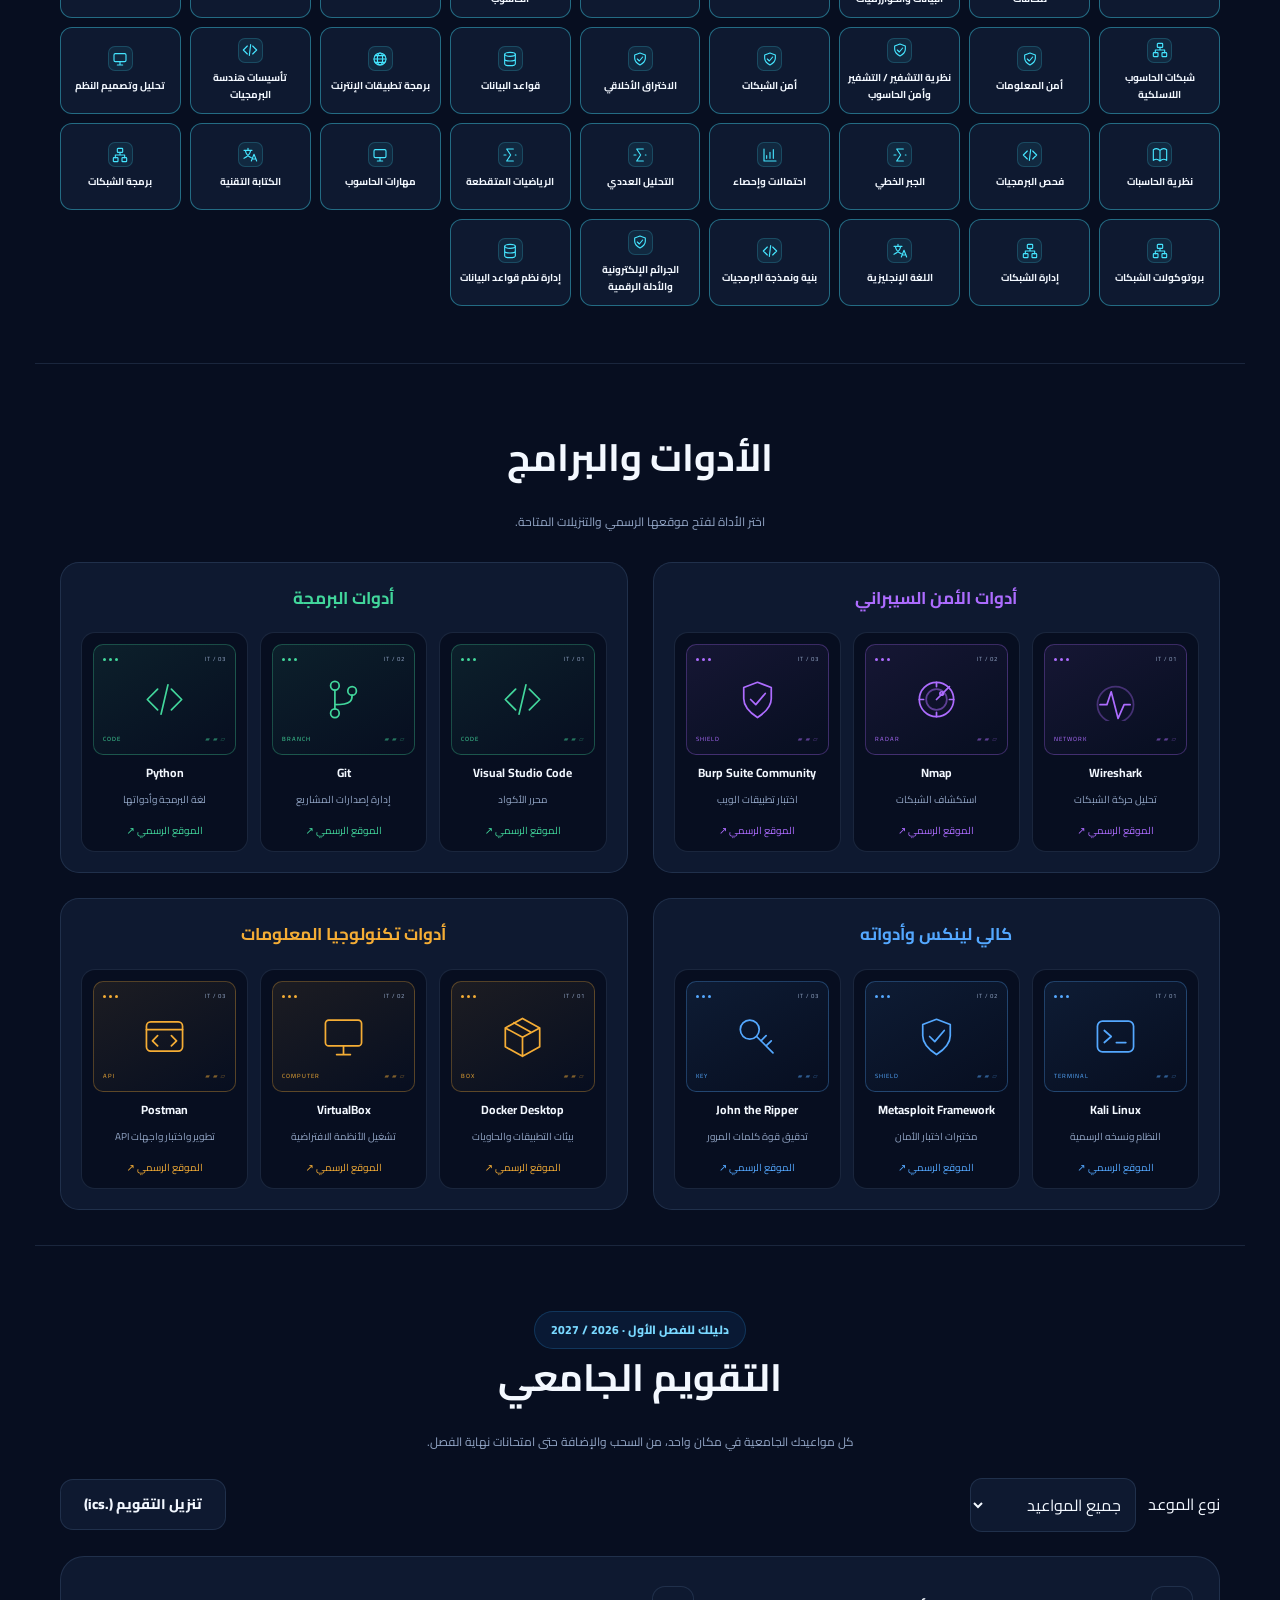
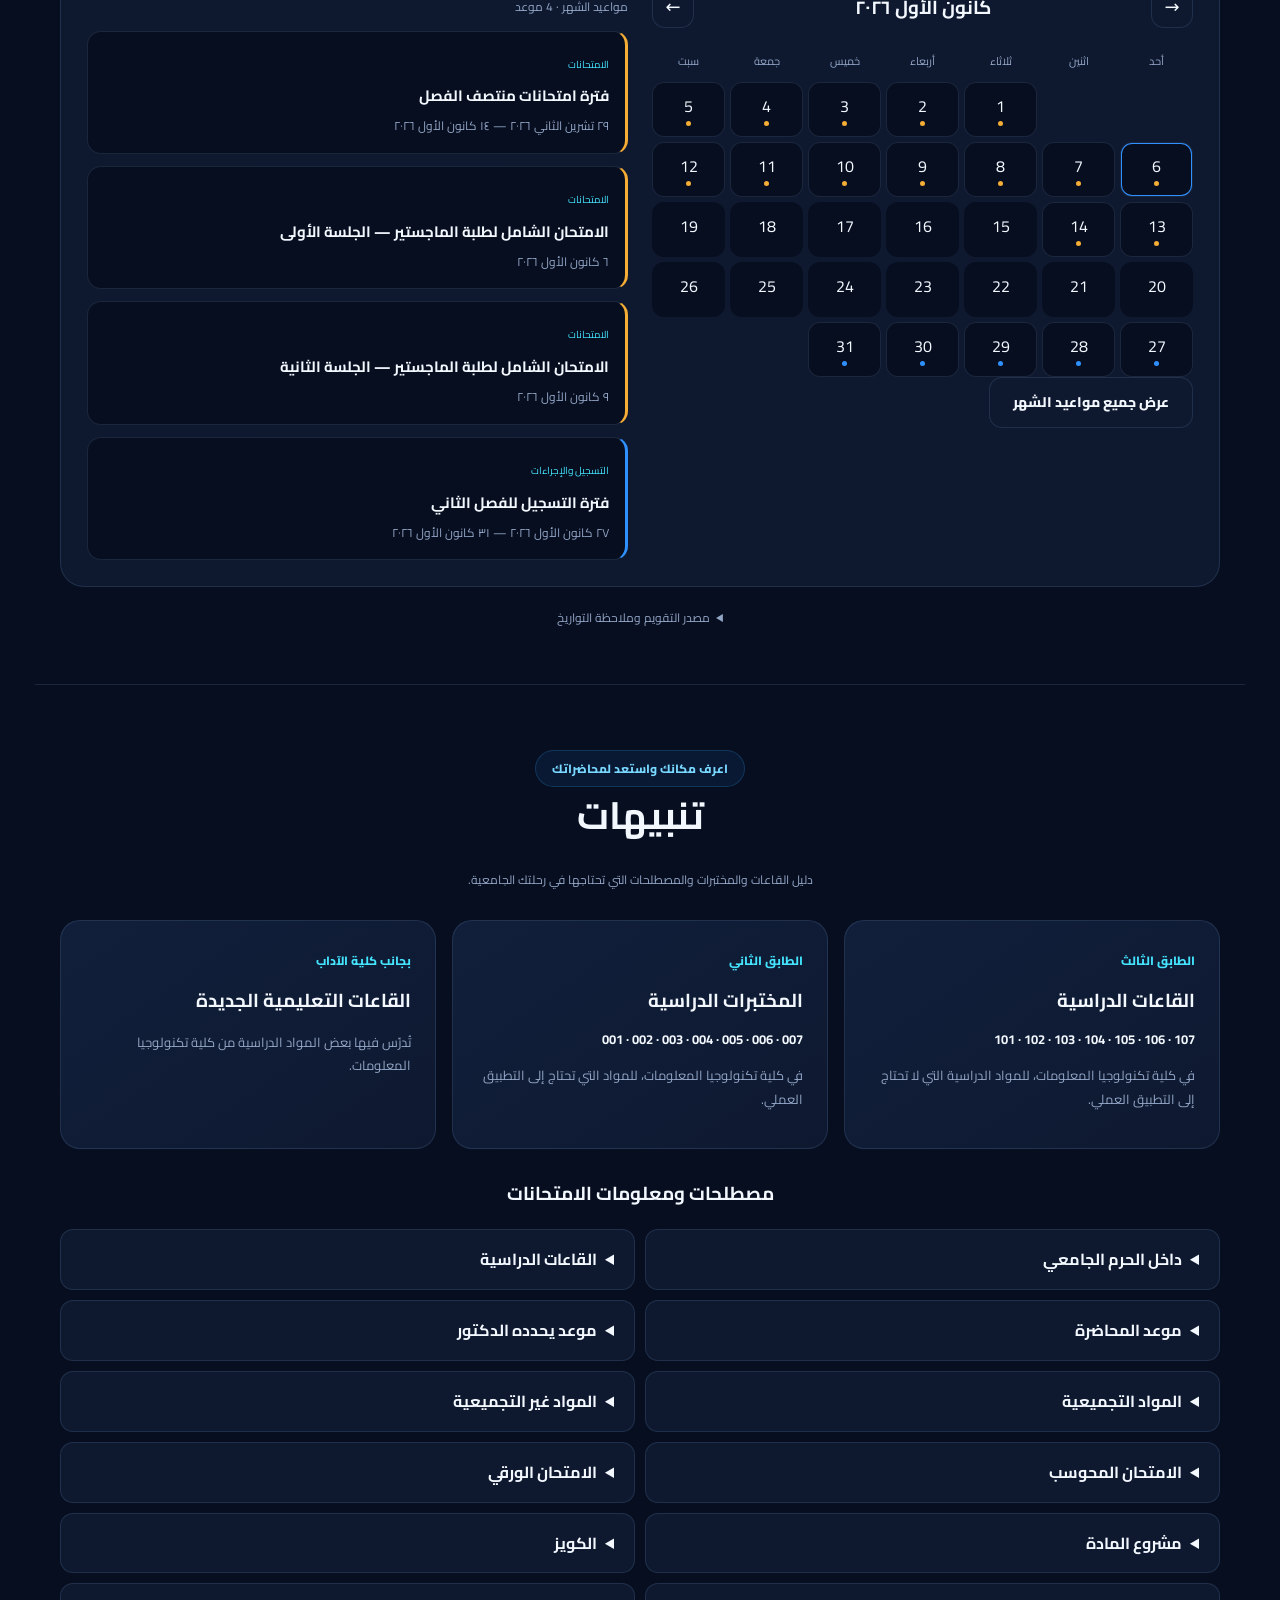
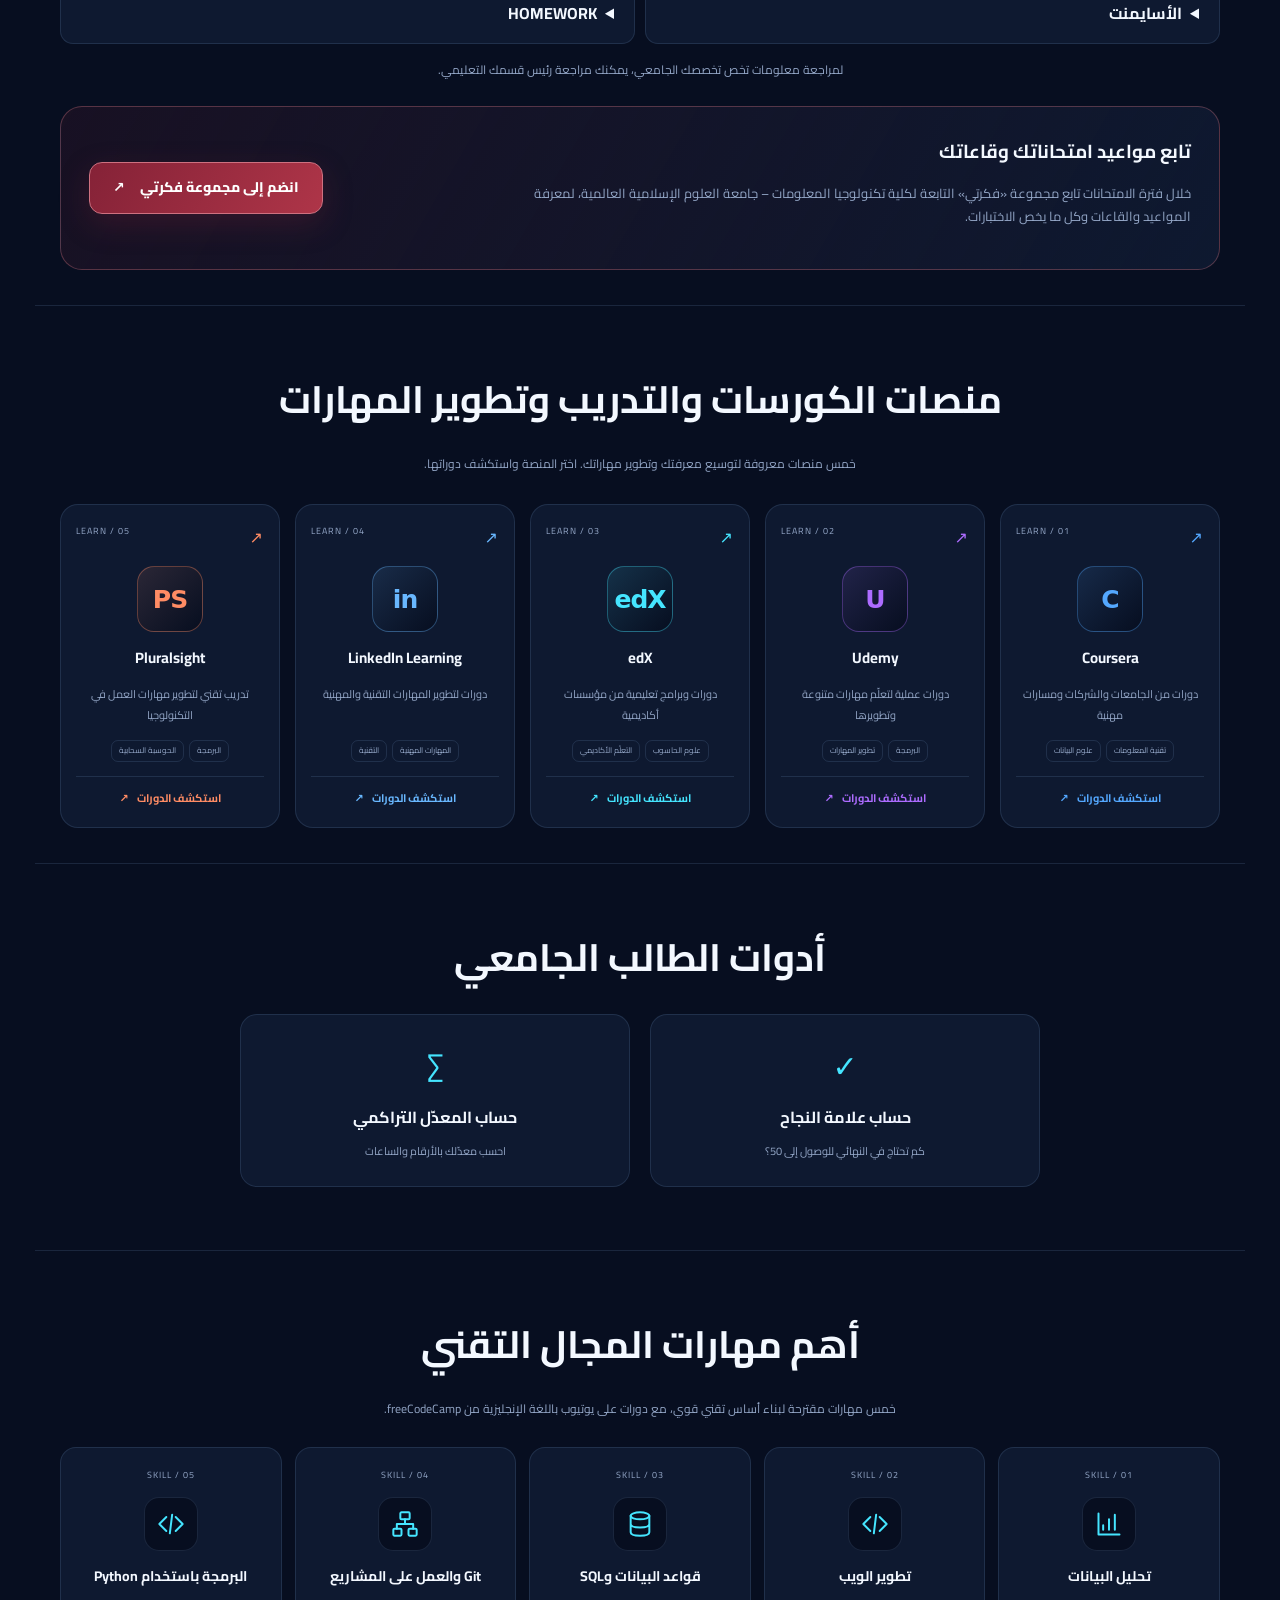
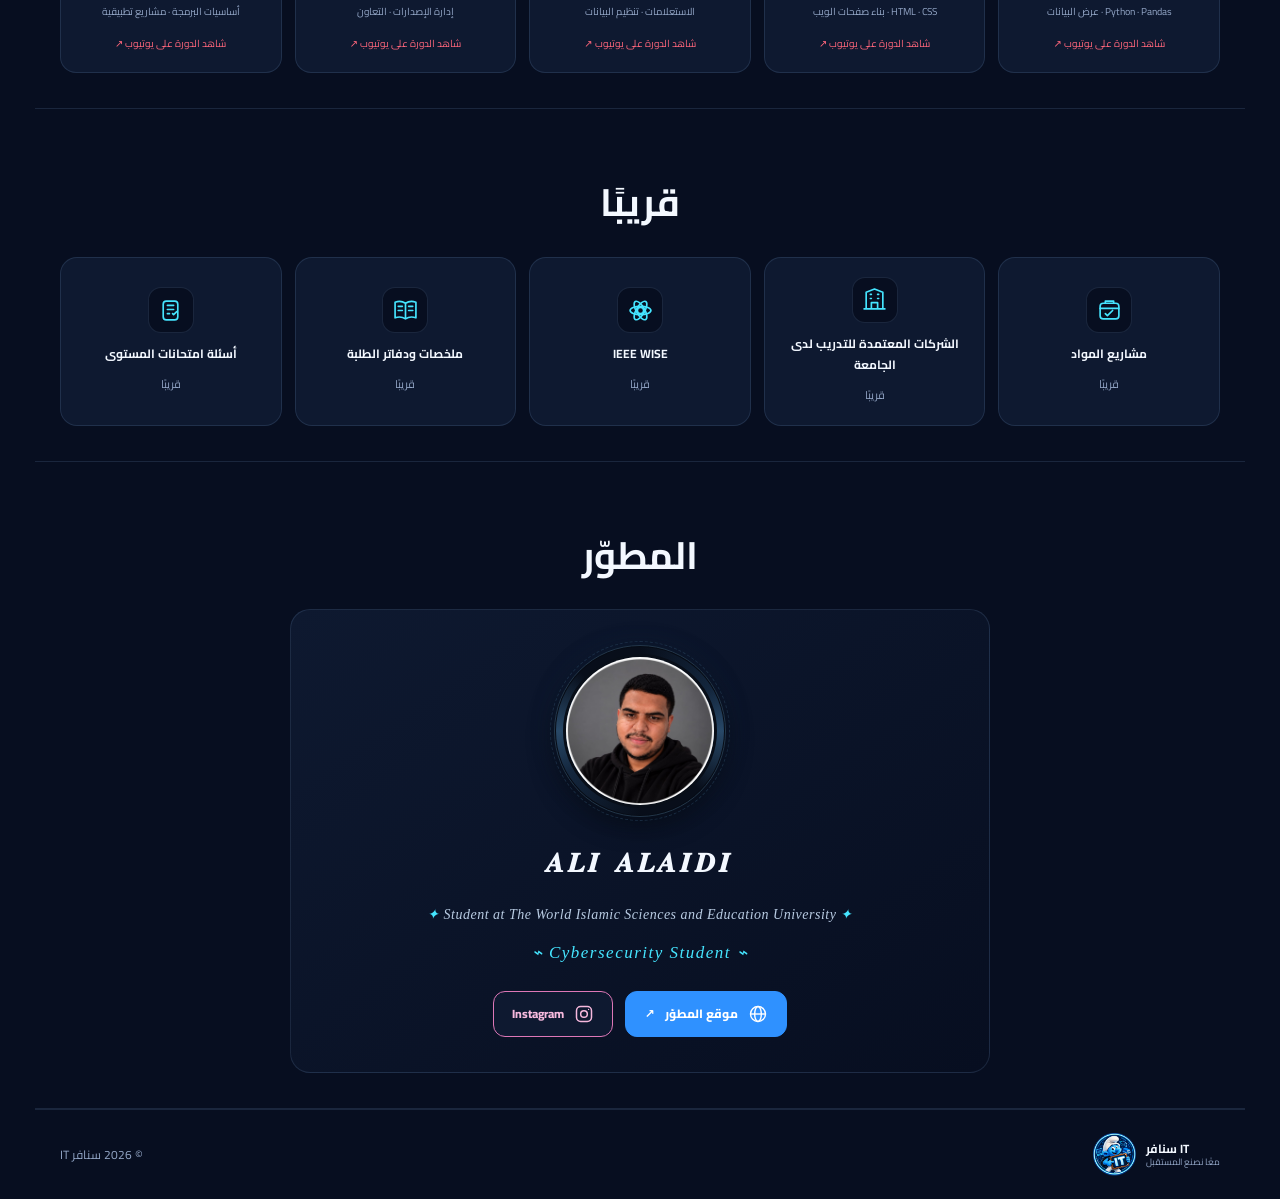
==== commit aa2f0226: "Add files via upload" ====
--- a/index.html
+++ b/index.html
@@ -1,43 +1,53 @@
-<!doctype html>
-<html lang="ar" dir="rtl">
-<head>
-  <meta charset="UTF-8" />
-  <meta name="viewport" content="width=device-width, initial-scale=1" />
-  <meta name="theme-color" content="#070e20" />
-  <meta name="description" content="سنافر IT - بوابتك الذكية للتعلم الجامعي" />
-  <title>سنافر IT | منصتك التعليمية</title>
-  <link rel="preconnect" href="https://fonts.googleapis.com" />
-  <link rel="preconnect" href="https://fonts.gstatic.com" crossorigin />
-  <link href="https://fonts.googleapis.com/css2?family=Cairo:wght@400;500;600;700;800;900&display=swap" rel="stylesheet" />
-  <link rel="stylesheet" href="styles.css" />
-  <link rel="stylesheet" href="watch.css" />
-</head>
-<body>
-  <div class="ambient ambient-one"></div><div class="ambient ambient-two"></div>
-  <header class="topbar">
-    <a href="#home" class="brand" aria-label="الصفحة الرئيسية"><img src="assets/logo.png" alt="شعار سنافر IT" /><span>سنافر <strong>IT</strong><small>معًا نصنع المستقبل</small></span></a>
-    <nav class="desktop-nav" aria-label="القائمة الرئيسية"><a href="#home" class="active">الرئيسية</a><a href="#services">الخدمات</a><a href="#lessons">الشروحات</a><a href="#tools">الاختبارات</a><a href="#about">عن المنصة</a></nav>
-    <div class="header-actions"><a class="btn wa-btn wa-header" href="https://chat.whatsapp.com/IGoztX9nsLLITHyfJJWVKI?mode=wwt" target="_blank" rel="noopener noreferrer"><svg class="wa-icon" viewBox="0 0 32 32" aria-hidden="true"><path fill="currentColor" d="M16 .8A15.1 15.1 0 0 0 3 23.5L.8 31l7.7-2A15.2 15.2 0 1 0 16 .8Zm0 27.5a12.3 12.3 0 0 1-6.3-1.7l-.5-.3-4.5 1.2 1.2-4.4-.3-.5a12.3 12.3 0 1 1 10.4 5.7Zm6.8-9.2c-.4-.2-2.2-1.1-2.5-1.2-.3-.1-.6-.2-.8.2-.2.3-1 1.2-1.2 1.4-.2.2-.4.3-.8.1-.4-.2-1.6-.6-3-1.9-1.1-1-1.9-2.2-2.1-2.6-.2-.4 0-.6.2-.8l.6-.7.4-.6c.1-.2 0-.5 0-.7l-1.2-2.8c-.3-.7-.6-.6-.8-.6h-.7c-.3 0-.7.1-1 .5-.3.4-1.3 1.3-1.3 3.2s1.4 3.7 1.6 4c.2.2 2.7 4.1 6.6 5.7.9.4 1.6.6 2.2.7.9.3 1.8.2 2.4.1.7-.1 2.2-.9 2.5-1.8.3-.9.3-1.7.2-1.8-.1-.2-.3-.3-.7-.5Z"/></svg><span>مجموعة سنافر IT</span></a><button class="icon-btn mobile-menu" id="menuBtn" aria-label="فتح القائمة" aria-expanded="false">☰</button></div>
-  </header>
-  <main>
-    <section id="home" class="hero container">
-      <div class="hero-copy"><div class="eyebrow"><span class="pulse"></span> موقع سنافر IT، معًا نصنع المستقبل</div><h1>كل اللي تحتاجه<br/>برحلتك الجامعية <span class="gradient-text">بمكان واحد.</span></h1><p>خططك الجامعية وموادك وشروحاتك وأدواتك، كلها بمكان واحد.</p><div class="hero-actions"><a class="btn btn-outline" href="#lessons">تصفح الشروحات <span>◁</span></a></div></div>
-      <div class="hero-art"><div class="orbit orbit-a"></div><div class="orbit orbit-b"></div><div class="logo-glow"></div><img class="hero-logo" src="assets/logo.png" alt="سنفور يحمل لوحة IT"/><div class="float-card card-one"><span>✦</span><div><strong>مصدرك الأساسي لتخصصك</strong><small>كل ما تحتاجه في مكان واحد</small></div></div><div class="float-card card-two"><span>⌘</span><div><strong>تعلم بثقة</strong><small>من أول مادة حتى التخرج</small></div></div></div>
-    <div class="whatsapp-community-links" aria-label="مجموعات واتساب"><a class="whatsapp-community-card" href="https://chat.whatsapp.com/IGoztX9nsLLITHyfJJWVKI?mode=wwt" target="_blank" rel="noopener noreferrer"><span class="community-icon"><svg viewBox="0 0 24 24" fill="none" stroke="currentColor" stroke-width="1.7" stroke-linecap="round" stroke-linejoin="round" aria-hidden="true"><path d="M7 10a5 5 0 0 1 10 0M4 22v-2a8 8 0 0 1 16 0v2"/><circle cx="12" cy="7" r="4"/></svg></span><strong>مجموعة سنافر IT</strong><span class="community-arrow" aria-hidden="true">↗</span></a><a class="whatsapp-community-card" href="https://chat.whatsapp.com/EFtoMsWd3rEJQwsGL3XWZk?mode=ems_copy_t" target="_blank" rel="noopener noreferrer"><span class="community-icon"><svg viewBox="0 0 24 24" fill="none" stroke="currentColor" stroke-width="1.7" stroke-linecap="round" stroke-linejoin="round" aria-hidden="true"><path d="m2 8 10-5 10 5-10 5Z M5 10v7c4 3 10 3 14 0v-7M22 8v8"/></svg></span><strong>مجموعة طلاب بكالوريوس IT</strong><span class="community-arrow" aria-hidden="true">↗</span></a><a class="whatsapp-community-card" href="https://chat.whatsapp.com/LTRnELz2OYs3MRa8j5mys7" target="_blank" rel="noopener noreferrer"><span class="community-icon"><svg viewBox="0 0 24 24" fill="none" stroke="currentColor" stroke-width="1.7" stroke-linecap="round" stroke-linejoin="round" aria-hidden="true"><path d="M12 5C8 2 4 3 2 4v16c3-1 7-1 10 1 3-2 7-2 10-1V4c-2-1-6-2-10 1ZM12 5v16"/></svg></span><strong>مجتمع مواد الكلية</strong><span class="community-arrow" aria-hidden="true">↗</span></a></div></section>
-    <section class="stats container" aria-label="مميزات المنصة"><div><b>10</b><span>أقسام تعليمية</span></div><div><b>04</b><span>تخصصات جامعية</span></div><div><b>24/7</b><span>المحتوى متاح دائمًا</span></div><div><b>المشرفون</b><span>مشرفون مجموعة سنافر IT</span></div></section>
-    <div id="services"><section id="plans" class="section container home-section"><h2>الخطط الشجرية</h2><div class="item-grid major-grid" id="plansMajors"></div><p class="notice">اختر تخصصك لفتح الخطة التفاعلية مع التكبير والتحريك. الخطط الأصلية المرفقة بأسمائها وأسهمها.</p></section><section id="bots" class="section container home-section"><h2>بوتات التليجرام</h2><div class="item-grid" id="botLinks"></div></section><section id="materials" class="section container home-section"><h2>المواد التعليمية</h2><div class="item-grid major-grid" id="materialsMajors"></div><div class="inline-browser" id="materialsBrowser" aria-live="polite"></div></section><section id="free-materials" class="section container home-section free-section"><h2>المواد الحرة</h2><div class="free-course-buttons" id="freeCourses"></div><div class="resource-preview" id="freePreview" aria-live="polite"></div></section><section id="lessons" class="section container home-section"><h2>شروحات المواد</h2><div class="inline-browser" id="lessonsBrowser" aria-live="polite"></div></section><section id="tools" class="section container home-section"><h2>الأدوات والبرامج</h2><p class="catalog-note">اختر الأداة لفتح موقعها الرسمي والتنزيلات المتاحة.</p><div class="tool-groups"><section class="tool-group" style="--tool-accent:#ad6cff"><h3>أدوات الأمن السيبراني</h3><div class="tool-cards"><a class="tool-card" href="https://www.wireshark.org/download.html" target="_blank" rel="noopener noreferrer"><span class="tool-art" aria-hidden="true"><span class="tool-art-top"><i></i><i></i><i></i><span>IT / 01</span></span><svg viewBox="0 0 50 50" fill="none" stroke="currentColor" stroke-width="2" stroke-linecap="round" stroke-linejoin="round"><path d="M7 31h8l5-15 8 31 7-16h7"/><circle cx="25" cy="31" r="21" opacity=".35"/></svg><span class="tool-art-bottom">NETWORK<span>▰ ▰ ▱</span></span></span><strong dir="ltr">Wireshark</strong><span class="tool-description">تحليل حركة الشبكات</span><span class="tool-open">الموقع الرسمي <span aria-hidden="true">↗</span></span></a><a class="tool-card" href="https://nmap.org/download.html" target="_blank" rel="noopener noreferrer"><span class="tool-art" aria-hidden="true"><span class="tool-art-top"><i></i><i></i><i></i><span>IT / 02</span></span><svg viewBox="0 0 50 50" fill="none" stroke="currentColor" stroke-width="2" stroke-linecap="round" stroke-linejoin="round"><circle cx="25" cy="25" r="20"/><circle cx="25" cy="25" r="12" opacity=".5"/><path d="M25 25 40 10M25 5v5M5 25h5M25 40v5M40 25h5"/><circle cx="31" cy="18" r="2"/></svg><span class="tool-art-bottom">RADAR<span>▰ ▰ ▱</span></span></span><strong dir="ltr">Nmap</strong><span class="tool-description">استكشاف الشبكات</span><span class="tool-open">الموقع الرسمي <span aria-hidden="true">↗</span></span></a><a class="tool-card" href="https://portswigger.net/burp/communitydownload" target="_blank" rel="noopener noreferrer"><span class="tool-art" aria-hidden="true"><span class="tool-art-top"><i></i><i></i><i></i><span>IT / 03</span></span><svg viewBox="0 0 50 50" fill="none" stroke="currentColor" stroke-width="2" stroke-linecap="round" stroke-linejoin="round"><path d="m25 5 16 6v13c0 11-10 18-16 22-6-4-16-11-16-22V11Z"/><path d="m17 25 6 6 11-13"/></svg><span class="tool-art-bottom">SHIELD<span>▰ ▰ ▱</span></span></span><strong dir="ltr">Burp Suite Community</strong><span class="tool-description">اختبار تطبيقات الويب</span><span class="tool-open">الموقع الرسمي <span aria-hidden="true">↗</span></span></a></div></section><section class="tool-group" style="--tool-accent:#42d79c"><h3>أدوات البرمجة</h3><div class="tool-cards"><a class="tool-card" href="https://code.visualstudio.com/download" target="_blank" rel="noopener noreferrer"><span class="tool-art" aria-hidden="true"><span class="tool-art-top"><i></i><i></i><i></i><span>IT / 01</span></span><svg viewBox="0 0 50 50" fill="none" stroke="currentColor" stroke-width="2" stroke-linecap="round" stroke-linejoin="round"><path d="m17 13-12 12 12 12m16-24 12 12-12 12M29 8l-8 34"/></svg><span class="tool-art-bottom">CODE<span>▰ ▰ ▱</span></span></span><strong dir="ltr">Visual Studio Code</strong><span class="tool-description">محرر الأكواد</span><span class="tool-open">الموقع الرسمي <span aria-hidden="true">↗</span></span></a><a class="tool-card" href="https://git-scm.com/downloads/" target="_blank" rel="noopener noreferrer"><span class="tool-art" aria-hidden="true"><span class="tool-art-top"><i></i><i></i><i></i><span>IT / 02</span></span><svg viewBox="0 0 50 50" fill="none" stroke="currentColor" stroke-width="2" stroke-linecap="round" stroke-linejoin="round"><circle cx="15" cy="9" r="5"/><circle cx="35" cy="15" r="5"/><circle cx="15" cy="41" r="5"/><path d="M15 14v22m0-5c20 0 20-6 20-11"/></svg><span class="tool-art-bottom">BRANCH<span>▰ ▰ ▱</span></span></span><strong dir="ltr">Git</strong><span class="tool-description">إدارة إصدارات المشاريع</span><span class="tool-open">الموقع الرسمي <span aria-hidden="true">↗</span></span></a><a class="tool-card" href="https://www.python.org/downloads/" target="_blank" rel="noopener noreferrer"><span class="tool-art" aria-hidden="true"><span class="tool-art-top"><i></i><i></i><i></i><span>IT / 03</span></span><svg viewBox="0 0 50 50" fill="none" stroke="currentColor" stroke-width="2" stroke-linecap="round" stroke-linejoin="round"><path d="m17 13-12 12 12 12m16-24 12 12-12 12M29 8l-8 34"/></svg><span class="tool-art-bottom">CODE<span>▰ ▰ ▱</span></span></span><strong dir="ltr">Python</strong><span class="tool-description">لغة البرمجة وأدواتها</span><span class="tool-open">الموقع الرسمي <span aria-hidden="true">↗</span></span></a></div></section><section class="tool-group" style="--tool-accent:#54a8ff"><h3>كالي لينكس وأدواته</h3><div class="tool-cards"><a class="tool-card" href="https://www.kali.org/get-kali/" target="_blank" rel="noopener noreferrer"><span class="tool-art" aria-hidden="true"><span class="tool-art-top"><i></i><i></i><i></i><span>IT / 01</span></span><svg viewBox="0 0 50 50" fill="none" stroke="currentColor" stroke-width="2" stroke-linecap="round" stroke-linejoin="round"><rect x="4" y="7" width="42" height="36" rx="6"/><path d="m12 18 8 7-8 7m14 0h11"/></svg><span class="tool-art-bottom">TERMINAL<span>▰ ▰ ▱</span></span></span><strong dir="ltr">Kali Linux</strong><span class="tool-description">النظام ونسخه الرسمية</span><span class="tool-open">الموقع الرسمي <span aria-hidden="true">↗</span></span></a><a class="tool-card" href="https://www.kali.org/tools/metasploit-framework/" target="_blank" rel="noopener noreferrer"><span class="tool-art" aria-hidden="true"><span class="tool-art-top"><i></i><i></i><i></i><span>IT / 02</span></span><svg viewBox="0 0 50 50" fill="none" stroke="currentColor" stroke-width="2" stroke-linecap="round" stroke-linejoin="round"><path d="m25 5 16 6v13c0 11-10 18-16 22-6-4-16-11-16-22V11Z"/><path d="m17 25 6 6 11-13"/></svg><span class="tool-art-bottom">SHIELD<span>▰ ▰ ▱</span></span></span><strong dir="ltr">Metasploit Framework</strong><span class="tool-description">مختبرات اختبار الأمان</span><span class="tool-open">الموقع الرسمي <span aria-hidden="true">↗</span></span></a><a class="tool-card" href="https://www.kali.org/tools/john/" target="_blank" rel="noopener noreferrer"><span class="tool-art" aria-hidden="true"><span class="tool-art-top"><i></i><i></i><i></i><span>IT / 03</span></span><svg viewBox="0 0 50 50" fill="none" stroke="currentColor" stroke-width="2" stroke-linecap="round" stroke-linejoin="round"><circle cx="16" cy="17" r="11"/><path d="m24 25 19 19m-8-8 6-6m-12 0 6-6"/></svg><span class="tool-art-bottom">KEY<span>▰ ▰ ▱</span></span></span><strong dir="ltr">John the Ripper</strong><span class="tool-description">تدقيق قوة كلمات المرور</span><span class="tool-open">الموقع الرسمي <span aria-hidden="true">↗</span></span></a></div></section><section class="tool-group" style="--tool-accent:#f5ad35"><h3>أدوات تكنولوجيا المعلومات</h3><div class="tool-cards"><a class="tool-card" href="https://www.docker.com/products/docker-desktop/" target="_blank" rel="noopener noreferrer"><span class="tool-art" aria-hidden="true"><span class="tool-art-top"><i></i><i></i><i></i><span>IT / 01</span></span><svg viewBox="0 0 50 50" fill="none" stroke="currentColor" stroke-width="2" stroke-linecap="round" stroke-linejoin="round"><path d="m25 4 20 11v22L25 48 5 37V15Z M5 15l20 11 20-11M25 26v22M15 9l20 11"/></svg><span class="tool-art-bottom">BOX<span>▰ ▰ ▱</span></span></span><strong dir="ltr">Docker Desktop</strong><span class="tool-description">بيئات التطبيقات والحاويات</span><span class="tool-open">الموقع الرسمي <span aria-hidden="true">↗</span></span></a><a class="tool-card" href="https://www.virtualbox.org/wiki/Downloads" target="_blank" rel="noopener noreferrer"><span class="tool-art" aria-hidden="true"><span class="tool-art-top"><i></i><i></i><i></i><span>IT / 02</span></span><svg viewBox="0 0 50 50" fill="none" stroke="currentColor" stroke-width="2" stroke-linecap="round" stroke-linejoin="round"><rect x="4" y="6" width="42" height="30" rx="4"/><path d="M17 46h16M25 36v10"/></svg><span class="tool-art-bottom">COMPUTER<span>▰ ▰ ▱</span></span></span><strong dir="ltr">VirtualBox</strong><span class="tool-description">تشغيل الأنظمة الافتراضية</span><span class="tool-open">الموقع الرسمي <span aria-hidden="true">↗</span></span></a><a class="tool-card" href="https://www.postman.com/downloads/" target="_blank" rel="noopener noreferrer"><span class="tool-art" aria-hidden="true"><span class="tool-art-top"><i></i><i></i><i></i><span>IT / 03</span></span><svg viewBox="0 0 50 50" fill="none" stroke="currentColor" stroke-width="2" stroke-linecap="round" stroke-linejoin="round"><rect x="4" y="8" width="42" height="34" rx="5"/><path d="M4 17h42m-29 7-6 6 6 6m16-12 6 6-6 6"/></svg><span class="tool-art-bottom">API<span>▰ ▰ ▱</span></span></span><strong dir="ltr">Postman</strong><span class="tool-description">تطوير واختبار واجهات API</span><span class="tool-open">الموقع الرسمي <span aria-hidden="true">↗</span></span></a></div></section></div></section></div>
-    <section id="training-platforms" class="section container home-section"><h2>منصات الكورسات والتدريب وتطوير المهارات</h2><p class="catalog-note">خمس منصات معروفة لتوسيع معرفتك وتطوير مهاراتك. اختر المنصة واستكشف دوراتها.</p><div class="training-platform-grid"><a class="training-platform-card" href="https://www.coursera.org/" target="_blank" rel="noopener noreferrer" style="--platform-accent:#54a8ff"><div class="platform-card-head" aria-hidden="true"><span>LEARN / 01</span><span>↗</span></div><div class="platform-digital-mark" aria-hidden="true">C</div><h3 dir="ltr">Coursera</h3><p>دورات من الجامعات والشركات ومسارات مهنية</p><div class="platform-tags"><span>تقنية المعلومات</span><span>علوم البيانات</span></div><span class="platform-visit">استكشف الدورات <span aria-hidden="true">↗</span></span></a><a class="training-platform-card" href="https://www.udemy.com/" target="_blank" rel="noopener noreferrer" style="--platform-accent:#ad6cff"><div class="platform-card-head" aria-hidden="true"><span>LEARN / 02</span><span>↗</span></div><div class="platform-digital-mark" aria-hidden="true">U</div><h3 dir="ltr">Udemy</h3><p>دورات عملية لتعلّم مهارات متنوعة وتطويرها</p><div class="platform-tags"><span>البرمجة</span><span>تطوير المهارات</span></div><span class="platform-visit">استكشف الدورات <span aria-hidden="true">↗</span></span></a><a class="training-platform-card" href="https://www.edx.org/" target="_blank" rel="noopener noreferrer" style="--platform-accent:#45e5ff"><div class="platform-card-head" aria-hidden="true"><span>LEARN / 03</span><span>↗</span></div><div class="platform-digital-mark" aria-hidden="true">edX</div><h3 dir="ltr">edX</h3><p>دورات وبرامج تعليمية من مؤسسات أكاديمية</p><div class="platform-tags"><span>علوم الحاسوب</span><span>التعلّم الأكاديمي</span></div><span class="platform-visit">استكشف الدورات <span aria-hidden="true">↗</span></span></a><a class="training-platform-card" href="https://www.linkedin.com/learning/" target="_blank" rel="noopener noreferrer" style="--platform-accent:#69b8ff"><div class="platform-card-head" aria-hidden="true"><span>LEARN / 04</span><span>↗</span></div><div class="platform-digital-mark" aria-hidden="true">in</div><h3 dir="ltr">LinkedIn Learning</h3><p>دورات لتطوير المهارات التقنية والمهنية</p><div class="platform-tags"><span>المهارات المهنية</span><span>التقنية</span></div><span class="platform-visit">استكشف الدورات <span aria-hidden="true">↗</span></span></a><a class="training-platform-card" href="https://www.pluralsight.com/" target="_blank" rel="noopener noreferrer" style="--platform-accent:#ff8c64"><div class="platform-card-head" aria-hidden="true"><span>LEARN / 05</span><span>↗</span></div><div class="platform-digital-mark" aria-hidden="true">PS</div><h3 dir="ltr">Pluralsight</h3><p>تدريب تقني لتطوير مهارات العمل في التكنولوجيا</p><div class="platform-tags"><span>البرمجة</span><span>الحوسبة السحابية</span></div><span class="platform-visit">استكشف الدورات <span aria-hidden="true">↗</span></span></a></div></section>
-    <section id="student-tools" class="section container home-section"><h2>أدوات الطالب الجامعي</h2><div class="student-launch-buttons"><button class="student-launch" data-student-calc="final" aria-haspopup="dialog"><span aria-hidden="true">✓</span><strong>حساب علامة النجاح</strong><small>كم تحتاج في النهائي للوصول إلى 50؟</small></button><button class="student-launch" data-student-calc="average" aria-haspopup="dialog"><span aria-hidden="true">∑</span><strong>حساب المعدّل التراكمي</strong><small>احسب معدّلك بالأرقام والساعات</small></button></div><template id="calculatorTemplate"><div class="student-calculators"><article class="student-tool-box"><h3>حاسبة المعدّل التراكمي</h3><p class="student-tool-note">أدخل العلامة من 100 والساعات لكل مادة. المعدّل محسوب بوزن الساعات.</p><form id="averageForm"><div id="gradeRows"></div><button type="button" id="addGradeCourse" class="btn btn-outline">+ إضافة مادة</button><fieldset class="previous-grade-fields"><legend>المعدّل السابق — لحساب التراكمي</legend><label>المعدّل السابق من 100<input id="previousAverage" value="0" type="number" min="0" max="100" step="any" inputmode="decimal"></label><label>الساعات المحتسبة سابقًا<input id="previousHours" type="number" min="0" max="1000" value="0" step="0.5" inputmode="decimal"></label></fieldset><button class="btn btn-primary" type="submit">احسب المعدّل</button><output id="averageResult" class="student-calculator-result" aria-live="polite"></output></form></article><article class="student-tool-box"><h3>كم أحتاج في النهائي لأَنجح؟</h3><p class="student-tool-note">التجميع قبل النهائي من 50، والنهائي من 50. علامة النجاح 50 من 100.</p><form id="finalMarkForm"><label>تجميعك قبل النهائي من 50<input id="collectedMark" type="number" min="0" max="50" step="any" inputmode="decimal" placeholder="مثال: 35" required></label><button type="submit" class="btn btn-primary">احسب العلامة المطلوبة</button><output id="finalMarkResult" class="student-calculator-result" aria-live="polite"></output></form><div class="grade-scale"><h4>التقديرات</h4><div><span>60 إلى أقل من 68</span><strong>مقبول</strong></div><div><span>68 إلى أقل من 76</span><strong>جيد</strong></div><div><span>76 إلى أقل من 84</span><strong>جيد جدًا</strong></div><div><span>84 إلى 100</span><strong>ممتاز</strong></div></div><p class="student-tool-note">النتائج تقديرية للحساب، وليست بديلًا عن المعدّل الرسمي. المواد المعادة والتحويلات تُحتسب حسب نظام الجامعة.</p></article></div></template></section><section id="technical-skills" class="section container home-section"><h2>أهم مهارات المجال التقني</h2><p class="catalog-note">خمس مهارات مقترحة لبناء أساس تقني قوي، مع دورات على يوتيوب باللغة الإنجليزية من freeCodeCamp.</p><div class="technical-skills-grid"><a class="technical-skill-card" href="https://www.youtube.com/watch?v=r-uOLxNrNk8" target="_blank" rel="noopener noreferrer"><span class="skill-number">SKILL / 01</span><span class="skill-symbol" data-skill-icon="chart"></span><h3>تحليل البيانات</h3><p>Python · Pandas · عرض البيانات</p><span class="skill-course-label">شاهد الدورة على يوتيوب ↗</span></a><a class="technical-skill-card" href="https://www.youtube.com/watch?v=dX8396ZmSPk" target="_blank" rel="noopener noreferrer"><span class="skill-number">SKILL / 02</span><span class="skill-symbol" data-skill-icon="code"></span><h3>تطوير الويب</h3><p>HTML · CSS · بناء صفحات الويب</p><span class="skill-course-label">شاهد الدورة على يوتيوب ↗</span></a><a class="technical-skill-card" href="https://www.youtube.com/watch?v=HXV3zeQKqGY" target="_blank" rel="noopener noreferrer"><span class="skill-number">SKILL / 03</span><span class="skill-symbol" data-skill-icon="database"></span><h3>قواعد البيانات وSQL</h3><p>الاستعلامات · تنظيم البيانات</p><span class="skill-course-label">شاهد الدورة على يوتيوب ↗</span></a><a class="technical-skill-card" href="https://www.youtube.com/watch?v=zTjRZNkhiEU" target="_blank" rel="noopener noreferrer"><span class="skill-number">SKILL / 04</span><span class="skill-symbol" data-skill-icon="network"></span><h3>Git والعمل على المشاريع</h3><p>إدارة الإصدارات · التعاون</p><span class="skill-course-label">شاهد الدورة على يوتيوب ↗</span></a><a class="technical-skill-card" href="https://www.youtube.com/watch?v=oDOw5tB3Udw" target="_blank" rel="noopener noreferrer"><span class="skill-number">SKILL / 05</span><span class="skill-symbol" data-skill-icon="code"></span><h3>البرمجة باستخدام Python</h3><p>أساسيات البرمجة · مشاريع تطبيقية</p><span class="skill-course-label">شاهد الدورة على يوتيوب ↗</span></a></div></section><section id="coming-soon" class="section container home-section"><h2>قريبًا</h2><div class="coming-services"><button class="coming-service-button" data-coming-title="مشاريع المواد" aria-haspopup="dialog"><span class="coming-custom-icon" aria-hidden="true"><svg viewBox="0 0 24 24" fill="none" stroke="currentColor" stroke-width="1.6" stroke-linecap="round" stroke-linejoin="round"><rect x="3" y="5" width="18" height="15" rx="3"/><path d="M8 5V3h8v2M3 10h18m-13 5 2 2 5-5"/></svg></span><strong>مشاريع المواد</strong><small>قريبًا</small></button><button class="coming-service-button" data-coming-title="الشركات المعتمدة للتدريب لدى الجامعة" aria-haspopup="dialog"><span class="coming-custom-icon" aria-hidden="true"><svg viewBox="0 0 24 24" fill="none" stroke="currentColor" stroke-width="1.6" stroke-linecap="round" stroke-linejoin="round"><path d="M4 21V5l8-3 8 3v16M2 21h20M8 7h1m6 0h1M8 11h1m6 0h1M9 21v-6h6v6"/></svg></span><strong>الشركات المعتمدة للتدريب لدى الجامعة</strong><small>قريبًا</small></button><button class="coming-service-button" data-coming-title="IEEE WISE" aria-haspopup="dialog"><span class="coming-custom-icon" aria-hidden="true"><svg viewBox="0 0 24 24" fill="none" stroke="currentColor" stroke-width="1.6" stroke-linecap="round" stroke-linejoin="round"><circle cx="12" cy="12" r="3"/><ellipse cx="12" cy="12" rx="10" ry="4"/><ellipse cx="12" cy="12" rx="10" ry="4" transform="rotate(60 12 12)"/><ellipse cx="12" cy="12" rx="10" ry="4" transform="rotate(120 12 12)"/></svg></span><strong>IEEE WISE</strong><small>قريبًا</small></button><button class="coming-service-button" data-coming-title="ملخصات ودفاتر الطلبة" aria-haspopup="dialog"><span class="coming-custom-icon" aria-hidden="true"><svg viewBox="0 0 24 24" fill="none" stroke="currentColor" stroke-width="1.6" stroke-linecap="round" stroke-linejoin="round"><path d="M12 5c-3-2-7-2-10-1v15c3-1 7-1 10 1 3-2 7-2 10-1V4c-3-1-7-1-10 1Zm0 0v15M5 8h4m-4 4h4m6-4h4m-4 4h4"/></svg></span><strong>ملخصات ودفاتر الطلبة</strong><small>قريبًا</small></button><button class="coming-service-button" data-coming-title="أسئلة امتحانات المستوى" aria-haspopup="dialog"><span class="coming-custom-icon" aria-hidden="true"><svg viewBox="0 0 24 24" fill="none" stroke="currentColor" stroke-width="1.6" stroke-linecap="round" stroke-linejoin="round"><rect x="5" y="3" width="14" height="18" rx="3"/><path d="M9 7h6m-6 4h6m-6 4h2m3 0 1 1 3-3"/></svg></span><strong>أسئلة امتحانات المستوى</strong><small>قريبًا</small></button></div></section><section id="developer" class="section container home-section"><h2>المطوّر</h2><div class="developer-card developer-profile"><div class="developer-portrait-frame"><img src="assets/developer-ali-v2.jpeg" alt="ALI ALAIDI" width="160" height="160" loading="lazy" decoding="async"></div><h3 class="developer-name" dir="ltr" aria-label="ALI ALAIDI">𝑨𝑳𝑰 𝑨𝑳𝑨𝑰𝑫𝑰</h3><p class="developer-study" dir="ltr"><span aria-hidden="true">✦</span> Student at The World Islamic Sciences and Education University <span aria-hidden="true">✦</span></p><p class="developer-specialty" dir="ltr"><span aria-hidden="true">⌁</span> Cybersecurity Student <span aria-hidden="true">⌁</span></p><div class="developer-links"><a class="developer-site-button" href="https://aliabnaidi.github.io/profile/" target="_blank" rel="noopener noreferrer"><svg viewBox="0 0 24 24" fill="none" stroke="currentColor" stroke-width="1.7" aria-hidden="true"><circle cx="12" cy="12" r="9"/><ellipse cx="12" cy="12" rx="4" ry="9"/><path d="M3 12h18"/></svg><span>موقع المطوّر</span><span aria-hidden="true">↗</span></a><a class="developer-instagram-button" href="https://www.instagram.com/aliabnalaidi?exln=NzN4ZTVrdnFscDdy" target="_blank" rel="noopener noreferrer"><svg viewBox="0 0 24 24" fill="none" stroke="currentColor" stroke-width="1.8" aria-hidden="true"><rect x="3" y="3" width="18" height="18" rx="5"/><circle cx="12" cy="12" r="4"/><circle cx="17.5" cy="6.5" r=".8" fill="currentColor" stroke="none"/></svg><span>Instagram</span></a></div></div></section>
-    
-  </main>
-  <footer class="footer container"><div class="footer-brand"><img src="assets/logo.png" alt=""/><div><b>سنافر IT</b><small>معًا نصنع المستقبل</small></div></div><span>© <span id="year"></span> سنافر IT</span></footer>
-  <div class="overlay" id="overlay" hidden><div class="panel" role="dialog" aria-modal="true" aria-labelledby="panelTitle"><div class="panel-header"><div><div class="kicker" id="panelKicker">/ سنافر IT</div><h2 id="panelTitle">القسم</h2></div><button class="icon-btn close-btn" id="closePanel" aria-label="إغلاق">✕</button></div><div id="panelContent" class="panel-content"></div></div></div>
-  <script src="plans.js"></script>
-  <script src="interactive-plan-data.js"></script>
-  <script src="plan-viewer.js"></script>
-  <script src="lesson-library.js"></script>
-  <script src="script.js"></script>
-  <script src="student-tools.js"></script>
-</body>
-</html>
+<!doctype html>
+<html lang="ar" dir="rtl">
+<head>
+  <meta charset="UTF-8" />
+  <meta name="viewport" content="width=device-width, initial-scale=1" />
+  <meta name="theme-color" content="#070e20" />
+  <meta name="description" content="سنافر IT - بوابتك الذكية للتعلم الجامعي" />
+  <title>سنافر IT | منصتك التعليمية</title>
+  <link rel="preconnect" href="https://fonts.googleapis.com" />
+  <link rel="preconnect" href="https://fonts.gstatic.com" crossorigin />
+  <link href="https://fonts.googleapis.com/css2?family=Cairo:wght@400;500;600;700;800;900&display=swap" rel="stylesheet" />
+  <link rel="stylesheet" href="styles.css" />
+  <link rel="stylesheet" href="watch.css" /><link rel="stylesheet" href="university.css" />
+</head>
+<body>
+  <div class="ambient ambient-one"></div><div class="ambient ambient-two"></div>
+  <header class="topbar">
+    <a href="#home" class="brand" aria-label="الصفحة الرئيسية"><img src="assets/logo.png" alt="شعار سنافر IT" /><span>سنافر <strong>IT</strong><small>معًا نصنع المستقبل</small></span></a>
+    <nav class="desktop-nav" aria-label="القائمة الرئيسية"><a href="#home" class="active">الرئيسية</a><a href="#services">الخدمات</a><a href="#lessons">الشروحات</a><a href="#tools">الاختبارات</a><a href="#academic-calendar">التقويم الجامعي</a><a href="#alerts">تنبيهات</a><a href="#about">عن المنصة</a></nav>
+    <div class="header-actions"><a class="btn wa-btn wa-header" href="https://chat.whatsapp.com/IGoztX9nsLLITHyfJJWVKI?mode=wwt" target="_blank" rel="noopener noreferrer"><svg class="wa-icon" viewBox="0 0 32 32" aria-hidden="true"><path fill="currentColor" d="M16 .8A15.1 15.1 0 0 0 3 23.5L.8 31l7.7-2A15.2 15.2 0 1 0 16 .8Zm0 27.5a12.3 12.3 0 0 1-6.3-1.7l-.5-.3-4.5 1.2 1.2-4.4-.3-.5a12.3 12.3 0 1 1 10.4 5.7Zm6.8-9.2c-.4-.2-2.2-1.1-2.5-1.2-.3-.1-.6-.2-.8.2-.2.3-1 1.2-1.2 1.4-.2.2-.4.3-.8.1-.4-.2-1.6-.6-3-1.9-1.1-1-1.9-2.2-2.1-2.6-.2-.4 0-.6.2-.8l.6-.7.4-.6c.1-.2 0-.5 0-.7l-1.2-2.8c-.3-.7-.6-.6-.8-.6h-.7c-.3 0-.7.1-1 .5-.3.4-1.3 1.3-1.3 3.2s1.4 3.7 1.6 4c.2.2 2.7 4.1 6.6 5.7.9.4 1.6.6 2.2.7.9.3 1.8.2 2.4.1.7-.1 2.2-.9 2.5-1.8.3-.9.3-1.7.2-1.8-.1-.2-.3-.3-.7-.5Z"/></svg><span>مجموعة سنافر IT</span></a><button class="icon-btn mobile-menu" id="menuBtn" aria-label="فتح القائمة" aria-expanded="false">☰</button></div>
+  </header>
+  <main>
+    <section id="home" class="hero container">
+      <div class="hero-copy"><div class="eyebrow"><span class="pulse"></span> موقع سنافر IT، معًا نصنع المستقبل</div><h1>كل اللي تحتاجه<br/>برحلتك الجامعية <span class="gradient-text">بمكان واحد.</span></h1><p>خططك الجامعية وموادك وشروحاتك وأدواتك، كلها بمكان واحد.</p><div class="hero-actions"><a class="btn btn-primary" href="#academic-calendar">التقويم الجامعي</a><a class="btn btn-outline" href="#alerts">تنبيهات</a><a class="btn btn-outline" href="#lessons">تصفح الشروحات <span>◁</span></a></div></div>
+      <div class="hero-art"><div class="orbit orbit-a"></div><div class="orbit orbit-b"></div><div class="logo-glow"></div><img class="hero-logo" src="assets/logo.png" alt="سنفور يحمل لوحة IT"/><div class="float-card card-one"><span>✦</span><div><strong>مصدرك الأساسي لتخصصك</strong><small>كل ما تحتاجه في مكان واحد</small></div></div><div class="float-card card-two"><span>⌘</span><div><strong>تعلم بثقة</strong><small>من أول مادة حتى التخرج</small></div></div></div>
+    <div class="whatsapp-community-links" aria-label="مجموعات واتساب"><a class="whatsapp-community-card" href="https://chat.whatsapp.com/IGoztX9nsLLITHyfJJWVKI?mode=wwt" target="_blank" rel="noopener noreferrer"><span class="community-icon"><svg viewBox="0 0 24 24" fill="none" stroke="currentColor" stroke-width="1.7" stroke-linecap="round" stroke-linejoin="round" aria-hidden="true"><path d="M7 10a5 5 0 0 1 10 0M4 22v-2a8 8 0 0 1 16 0v2"/><circle cx="12" cy="7" r="4"/></svg></span><strong>مجموعة سنافر IT</strong><span class="community-arrow" aria-hidden="true">↗</span></a><a class="whatsapp-community-card" href="https://chat.whatsapp.com/EFtoMsWd3rEJQwsGL3XWZk?mode=ems_copy_t" target="_blank" rel="noopener noreferrer"><span class="community-icon"><svg viewBox="0 0 24 24" fill="none" stroke="currentColor" stroke-width="1.7" stroke-linecap="round" stroke-linejoin="round" aria-hidden="true"><path d="m2 8 10-5 10 5-10 5Z M5 10v7c4 3 10 3 14 0v-7M22 8v8"/></svg></span><strong>مجموعة طلاب بكالوريوس IT</strong><span class="community-arrow" aria-hidden="true">↗</span></a><a class="whatsapp-community-card" href="https://chat.whatsapp.com/LTRnELz2OYs3MRa8j5mys7" target="_blank" rel="noopener noreferrer"><span class="community-icon"><svg viewBox="0 0 24 24" fill="none" stroke="currentColor" stroke-width="1.7" stroke-linecap="round" stroke-linejoin="round" aria-hidden="true"><path d="M12 5C8 2 4 3 2 4v16c3-1 7-1 10 1 3-2 7-2 10-1V4c-2-1-6-2-10 1ZM12 5v16"/></svg></span><strong>مجتمع مواد الكلية</strong><span class="community-arrow" aria-hidden="true">↗</span></a></div></section>
+    <section class="stats container" aria-label="مميزات المنصة"><div><b>10</b><span>أقسام تعليمية</span></div><div><b>04</b><span>تخصصات جامعية</span></div><div><b>24/7</b><span>المحتوى متاح دائمًا</span></div><div><b>المشرفون</b><span>مشرفون مجموعة سنافر IT</span></div></section>
+    <div id="services"><section id="plans" class="section container home-section"><h2>الخطط الشجرية</h2><div class="item-grid major-grid" id="plansMajors"></div><p class="notice">اختر تخصصك لفتح الخطة التفاعلية مع التكبير والتحريك. الخطط الأصلية المرفقة بأسمائها وأسهمها.</p></section><section id="bots" class="section container home-section"><h2>بوتات التليجرام</h2><div class="item-grid" id="botLinks"></div></section><section id="materials" class="section container home-section"><h2>المواد التعليمية</h2><div class="item-grid major-grid" id="materialsMajors"></div><div class="inline-browser" id="materialsBrowser" aria-live="polite"></div></section><section id="free-materials" class="section container home-section free-section"><h2>المواد الحرة</h2><div class="free-course-buttons" id="freeCourses"></div><div class="resource-preview" id="freePreview" aria-live="polite"></div></section><section id="lessons" class="section container home-section"><h2>شروحات المواد</h2><div class="inline-browser" id="lessonsBrowser" aria-live="polite"></div></section><section id="tools" class="section container home-section"><h2>الأدوات والبرامج</h2><p class="catalog-note">اختر الأداة لفتح موقعها الرسمي والتنزيلات المتاحة.</p><div class="tool-groups"><section class="tool-group" style="--tool-accent:#ad6cff"><h3>أدوات الأمن السيبراني</h3><div class="tool-cards"><a class="tool-card" href="https://www.wireshark.org/download.html" target="_blank" rel="noopener noreferrer"><span class="tool-art" aria-hidden="true"><span class="tool-art-top"><i></i><i></i><i></i><span>IT / 01</span></span><svg viewBox="0 0 50 50" fill="none" stroke="currentColor" stroke-width="2" stroke-linecap="round" stroke-linejoin="round"><path d="M7 31h8l5-15 8 31 7-16h7"/><circle cx="25" cy="31" r="21" opacity=".35"/></svg><span class="tool-art-bottom">NETWORK<span>▰ ▰ ▱</span></span></span><strong dir="ltr">Wireshark</strong><span class="tool-description">تحليل حركة الشبكات</span><span class="tool-open">الموقع الرسمي <span aria-hidden="true">↗</span></span></a><a class="tool-card" href="https://nmap.org/download.html" target="_blank" rel="noopener noreferrer"><span class="tool-art" aria-hidden="true"><span class="tool-art-top"><i></i><i></i><i></i><span>IT / 02</span></span><svg viewBox="0 0 50 50" fill="none" stroke="currentColor" stroke-width="2" stroke-linecap="round" stroke-linejoin="round"><circle cx="25" cy="25" r="20"/><circle cx="25" cy="25" r="12" opacity=".5"/><path d="M25 25 40 10M25 5v5M5 25h5M25 40v5M40 25h5"/><circle cx="31" cy="18" r="2"/></svg><span class="tool-art-bottom">RADAR<span>▰ ▰ ▱</span></span></span><strong dir="ltr">Nmap</strong><span class="tool-description">استكشاف الشبكات</span><span class="tool-open">الموقع الرسمي <span aria-hidden="true">↗</span></span></a><a class="tool-card" href="https://portswigger.net/burp/communitydownload" target="_blank" rel="noopener noreferrer"><span class="tool-art" aria-hidden="true"><span class="tool-art-top"><i></i><i></i><i></i><span>IT / 03</span></span><svg viewBox="0 0 50 50" fill="none" stroke="currentColor" stroke-width="2" stroke-linecap="round" stroke-linejoin="round"><path d="m25 5 16 6v13c0 11-10 18-16 22-6-4-16-11-16-22V11Z"/><path d="m17 25 6 6 11-13"/></svg><span class="tool-art-bottom">SHIELD<span>▰ ▰ ▱</span></span></span><strong dir="ltr">Burp Suite Community</strong><span class="tool-description">اختبار تطبيقات الويب</span><span class="tool-open">الموقع الرسمي <span aria-hidden="true">↗</span></span></a></div></section><section class="tool-group" style="--tool-accent:#42d79c"><h3>أدوات البرمجة</h3><div class="tool-cards"><a class="tool-card" href="https://code.visualstudio.com/download" target="_blank" rel="noopener noreferrer"><span class="tool-art" aria-hidden="true"><span class="tool-art-top"><i></i><i></i><i></i><span>IT / 01</span></span><svg viewBox="0 0 50 50" fill="none" stroke="currentColor" stroke-width="2" stroke-linecap="round" stroke-linejoin="round"><path d="m17 13-12 12 12 12m16-24 12 12-12 12M29 8l-8 34"/></svg><span class="tool-art-bottom">CODE<span>▰ ▰ ▱</span></span></span><strong dir="ltr">Visual Studio Code</strong><span class="tool-description">محرر الأكواد</span><span class="tool-open">الموقع الرسمي <span aria-hidden="true">↗</span></span></a><a class="tool-card" href="https://git-scm.com/downloads/" target="_blank" rel="noopener noreferrer"><span class="tool-art" aria-hidden="true"><span class="tool-art-top"><i></i><i></i><i></i><span>IT / 02</span></span><svg viewBox="0 0 50 50" fill="none" stroke="currentColor" stroke-width="2" stroke-linecap="round" stroke-linejoin="round"><circle cx="15" cy="9" r="5"/><circle cx="35" cy="15" r="5"/><circle cx="15" cy="41" r="5"/><path d="M15 14v22m0-5c20 0 20-6 20-11"/></svg><span class="tool-art-bottom">BRANCH<span>▰ ▰ ▱</span></span></span><strong dir="ltr">Git</strong><span class="tool-description">إدارة إصدارات المشاريع</span><span class="tool-open">الموقع الرسمي <span aria-hidden="true">↗</span></span></a><a class="tool-card" href="https://www.python.org/downloads/" target="_blank" rel="noopener noreferrer"><span class="tool-art" aria-hidden="true"><span class="tool-art-top"><i></i><i></i><i></i><span>IT / 03</span></span><svg viewBox="0 0 50 50" fill="none" stroke="currentColor" stroke-width="2" stroke-linecap="round" stroke-linejoin="round"><path d="m17 13-12 12 12 12m16-24 12 12-12 12M29 8l-8 34"/></svg><span class="tool-art-bottom">CODE<span>▰ ▰ ▱</span></span></span><strong dir="ltr">Python</strong><span class="tool-description">لغة البرمجة وأدواتها</span><span class="tool-open">الموقع الرسمي <span aria-hidden="true">↗</span></span></a></div></section><section class="tool-group" style="--tool-accent:#54a8ff"><h3>كالي لينكس وأدواته</h3><div class="tool-cards"><a class="tool-card" href="https://www.kali.org/get-kali/" target="_blank" rel="noopener noreferrer"><span class="tool-art" aria-hidden="true"><span class="tool-art-top"><i></i><i></i><i></i><span>IT / 01</span></span><svg viewBox="0 0 50 50" fill="none" stroke="currentColor" stroke-width="2" stroke-linecap="round" stroke-linejoin="round"><rect x="4" y="7" width="42" height="36" rx="6"/><path d="m12 18 8 7-8 7m14 0h11"/></svg><span class="tool-art-bottom">TERMINAL<span>▰ ▰ ▱</span></span></span><strong dir="ltr">Kali Linux</strong><span class="tool-description">النظام ونسخه الرسمية</span><span class="tool-open">الموقع الرسمي <span aria-hidden="true">↗</span></span></a><a class="tool-card" href="https://www.kali.org/tools/metasploit-framework/" target="_blank" rel="noopener noreferrer"><span class="tool-art" aria-hidden="true"><span class="tool-art-top"><i></i><i></i><i></i><span>IT / 02</span></span><svg viewBox="0 0 50 50" fill="none" stroke="currentColor" stroke-width="2" stroke-linecap="round" stroke-linejoin="round"><path d="m25 5 16 6v13c0 11-10 18-16 22-6-4-16-11-16-22V11Z"/><path d="m17 25 6 6 11-13"/></svg><span class="tool-art-bottom">SHIELD<span>▰ ▰ ▱</span></span></span><strong dir="ltr">Metasploit Framework</strong><span class="tool-description">مختبرات اختبار الأمان</span><span class="tool-open">الموقع الرسمي <span aria-hidden="true">↗</span></span></a><a class="tool-card" href="https://www.kali.org/tools/john/" target="_blank" rel="noopener noreferrer"><span class="tool-art" aria-hidden="true"><span class="tool-art-top"><i></i><i></i><i></i><span>IT / 03</span></span><svg viewBox="0 0 50 50" fill="none" stroke="currentColor" stroke-width="2" stroke-linecap="round" stroke-linejoin="round"><circle cx="16" cy="17" r="11"/><path d="m24 25 19 19m-8-8 6-6m-12 0 6-6"/></svg><span class="tool-art-bottom">KEY<span>▰ ▰ ▱</span></span></span><strong dir="ltr">John the Ripper</strong><span class="tool-description">تدقيق قوة كلمات المرور</span><span class="tool-open">الموقع الرسمي <span aria-hidden="true">↗</span></span></a></div></section><section class="tool-group" style="--tool-accent:#f5ad35"><h3>أدوات تكنولوجيا المعلومات</h3><div class="tool-cards"><a class="tool-card" href="https://www.docker.com/products/docker-desktop/" target="_blank" rel="noopener noreferrer"><span class="tool-art" aria-hidden="true"><span class="tool-art-top"><i></i><i></i><i></i><span>IT / 01</span></span><svg viewBox="0 0 50 50" fill="none" stroke="currentColor" stroke-width="2" stroke-linecap="round" stroke-linejoin="round"><path d="m25 4 20 11v22L25 48 5 37V15Z M5 15l20 11 20-11M25 26v22M15 9l20 11"/></svg><span class="tool-art-bottom">BOX<span>▰ ▰ ▱</span></span></span><strong dir="ltr">Docker Desktop</strong><span class="tool-description">بيئات التطبيقات والحاويات</span><span class="tool-open">الموقع الرسمي <span aria-hidden="true">↗</span></span></a><a class="tool-card" href="https://www.virtualbox.org/wiki/Downloads" target="_blank" rel="noopener noreferrer"><span class="tool-art" aria-hidden="true"><span class="tool-art-top"><i></i><i></i><i></i><span>IT / 02</span></span><svg viewBox="0 0 50 50" fill="none" stroke="currentColor" stroke-width="2" stroke-linecap="round" stroke-linejoin="round"><rect x="4" y="6" width="42" height="30" rx="4"/><path d="M17 46h16M25 36v10"/></svg><span class="tool-art-bottom">COMPUTER<span>▰ ▰ ▱</span></span></span><strong dir="ltr">VirtualBox</strong><span class="tool-description">تشغيل الأنظمة الافتراضية</span><span class="tool-open">الموقع الرسمي <span aria-hidden="true">↗</span></span></a><a class="tool-card" href="https://www.postman.com/downloads/" target="_blank" rel="noopener noreferrer"><span class="tool-art" aria-hidden="true"><span class="tool-art-top"><i></i><i></i><i></i><span>IT / 03</span></span><svg viewBox="0 0 50 50" fill="none" stroke="currentColor" stroke-width="2" stroke-linecap="round" stroke-linejoin="round"><rect x="4" y="8" width="42" height="34" rx="5"/><path d="M4 17h42m-29 7-6 6 6 6m16-12 6 6-6 6"/></svg><span class="tool-art-bottom">API<span>▰ ▰ ▱</span></span></span><strong dir="ltr">Postman</strong><span class="tool-description">تطوير واختبار واجهات API</span><span class="tool-open">الموقع الرسمي <span aria-hidden="true">↗</span></span></a></div></section></div></section></div>
+<section id="academic-calendar" class="section container home-section university-section" aria-labelledby="calendarHeading">
+<div class="eyebrow">دليلك للفصل الأول · 2026 / 2027</div><h2 id="calendarHeading">التقويم الجامعي</h2><p class="catalog-note">كل مواعيدك الجامعية في مكان واحد، من السحب والإضافة حتى امتحانات نهاية الفصل.</p>
+<div class="calendar-toolbar"><label>نوع الموعد <select id="calendarFilter"><option value="all">جميع المواعيد</option><option value="registration">التسجيل والإجراءات</option><option value="study">التدريس</option><option value="exam">الامتحانات</option><option value="holiday">المناسبات</option></select></label><button class="btn btn-outline" id="downloadCalendar">تنزيل التقويم (.ics)</button></div>
+<div class="university-calendar"><div class="calendar-month"><div class="month-controls"><button class="icon-btn" id="previousMonth" aria-label="الشهر السابق">→</button><h3 id="calendarMonth" aria-live="polite"></h3><button class="icon-btn" id="nextMonth" aria-label="الشهر التالي">←</button></div><div class="calendar-week" aria-hidden="true"><span>أحد</span><span>اثنين</span><span>ثلاثاء</span><span>أربعاء</span><span>خميس</span><span>جمعة</span><span>سبت</span></div><div id="calendarDays" class="calendar-days"></div><button id="clearCalendarDay" class="btn btn-outline" hidden>عرض جميع مواعيد الشهر</button></div><div><p id="calendarStatus" class="catalog-note" role="status"></p><div id="calendarEvents" class="calendar-events"></div></div></div>
+<details class="calendar-source"><summary>مصدر التقويم وملاحظة التواريخ</summary><p>نُقلت جميع المواعيد من صورة التقويم المرفقة. أيام الأسبوع في العرض محسوبة من التواريخ الرقمية؛ الصورة تذكر «الاثنين–الأحد» لامتحانات نهاية الفصل، بينما 16–28 يناير 2027 يوافق السبت–الخميس. ذكرى الإسراء والمعراج واردة «تقديرًا».</p><a href="assets/academic-calendar-2026-2027.jpeg" target="_blank" rel="noopener noreferrer">عرض صورة التقويم الأصلية ↗</a></details></section>
+<section id="alerts" class="section container home-section university-section" aria-labelledby="alertsHeading"><div class="eyebrow">اعرف مكانك واستعد لمحاضراتك</div><h2 id="alertsHeading">تنبيهات</h2><p class="catalog-note">دليل القاعات والمختبرات والمصطلحات التي تحتاجها في رحلتك الجامعية.</p><div class="campus-grid">
+<article class="campus-card"><span class="campus-floor">الطابق الثالث</span><h3>القاعات الدراسية</h3><strong dir="ltr">101 · 102 · 103 · 104 · 105 · 106 · 107</strong><p>في كلية تكنولوجيا المعلومات، للمواد الدراسية التي لا تحتاج إلى التطبيق العملي.</p></article>
+<article class="campus-card"><span class="campus-floor">الطابق الثاني</span><h3>المختبرات الدراسية</h3><strong dir="ltr">001 · 002 · 003 · 004 · 005 · 006 · 007</strong><p>في كلية تكنولوجيا المعلومات، للمواد التي تحتاج إلى التطبيق العملي.</p></article>
+<article class="campus-card"><span class="campus-floor">بجانب كلية الآداب</span><h3>القاعات التعليمية الجديدة</h3><p>تُدرّس فيها بعض المواد الدراسية من كلية تكنولوجيا المعلومات.</p></article></div><h3>مصطلحات ومعلومات الامتحانات</h3><div class="university-terms"><details><summary>داخل الحرم الجامعي</summary><p>قاعة المادة المختارة.</p></details><details><summary>القاعات الدراسية</summary><p>قاعة المادة المختارة.</p></details><details><summary>موعد المحاضرة</summary><p>بنفس توقيت وموعد المحاضرة.</p></details><details><summary>موعد يحدده الدكتور</summary><p>الدكتور يختار مكان الامتحان.</p></details><details><summary>المواد التجميعية</summary><p>مواد عدد الطلاب فيها كبير.</p></details><details><summary>المواد غير التجميعية</summary><p>مواد تقتصر على شعبتين أو أقل.</p></details><details><summary>الامتحان المحوسب</summary><p>اختبار إلكتروني يُعطى بالجامعة فقط.</p></details><details><summary>الامتحان الورقي</summary><p>امتحان بشكل ورقي في قاعة الامتحان.</p></details><details><summary>مشروع المادة</summary><p>مشروع يحدده دكتور المادة، وعادةً يقسم إلى 3 مراحل للتسليم.</p></details><details><summary>الكويز</summary><p>اختبارات قصيرة تُحسب من علامة الطالب.</p></details><details><summary>الأسايمنت</summary><p>واجبات تنزل على منصة التعليم الإلكتروني، يجب حلها وتسليمها.</p></details><details><summary>HOMEWORK</summary><p>واجب يُعطى من الدكتور ويُحتسب من علامات المادة.</p></details></div><p class="notice">لمراجعة معلومات تخص تخصصك الجامعي، يمكنك مراجعة رئيس قسمك التعليمي.</p><div class="fikrati-banner"><div><h3>تابع مواعيد امتحاناتك وقاعاتك</h3><p>خلال فترة الامتحانات تابع مجموعة «فكرتي» التابعة لكلية تكنولوجيا المعلومات – جامعة العلوم الإسلامية العالمية، لمعرفة المواعيد والقاعات وكل ما يخص الاختبارات.</p></div><a class="btn fikrati-button" href="https://www.facebook.com/share/g/1M24bktpS1/" target="_blank" rel="noopener noreferrer">انضم إلى مجموعة فكرتي <span aria-hidden="true">↗</span></a></div></section>
+    <section id="training-platforms" class="section container home-section"><h2>منصات الكورسات والتدريب وتطوير المهارات</h2><p class="catalog-note">خمس منصات معروفة لتوسيع معرفتك وتطوير مهاراتك. اختر المنصة واستكشف دوراتها.</p><div class="training-platform-grid"><a class="training-platform-card" href="https://www.coursera.org/" target="_blank" rel="noopener noreferrer" style="--platform-accent:#54a8ff"><div class="platform-card-head" aria-hidden="true"><span>LEARN / 01</span><span>↗</span></div><div class="platform-digital-mark" aria-hidden="true">C</div><h3 dir="ltr">Coursera</h3><p>دورات من الجامعات والشركات ومسارات مهنية</p><div class="platform-tags"><span>تقنية المعلومات</span><span>علوم البيانات</span></div><span class="platform-visit">استكشف الدورات <span aria-hidden="true">↗</span></span></a><a class="training-platform-card" href="https://www.udemy.com/" target="_blank" rel="noopener noreferrer" style="--platform-accent:#ad6cff"><div class="platform-card-head" aria-hidden="true"><span>LEARN / 02</span><span>↗</span></div><div class="platform-digital-mark" aria-hidden="true">U</div><h3 dir="ltr">Udemy</h3><p>دورات عملية لتعلّم مهارات متنوعة وتطويرها</p><div class="platform-tags"><span>البرمجة</span><span>تطوير المهارات</span></div><span class="platform-visit">استكشف الدورات <span aria-hidden="true">↗</span></span></a><a class="training-platform-card" href="https://www.edx.org/" target="_blank" rel="noopener noreferrer" style="--platform-accent:#45e5ff"><div class="platform-card-head" aria-hidden="true"><span>LEARN / 03</span><span>↗</span></div><div class="platform-digital-mark" aria-hidden="true">edX</div><h3 dir="ltr">edX</h3><p>دورات وبرامج تعليمية من مؤسسات أكاديمية</p><div class="platform-tags"><span>علوم الحاسوب</span><span>التعلّم الأكاديمي</span></div><span class="platform-visit">استكشف الدورات <span aria-hidden="true">↗</span></span></a><a class="training-platform-card" href="https://www.linkedin.com/learning/" target="_blank" rel="noopener noreferrer" style="--platform-accent:#69b8ff"><div class="platform-card-head" aria-hidden="true"><span>LEARN / 04</span><span>↗</span></div><div class="platform-digital-mark" aria-hidden="true">in</div><h3 dir="ltr">LinkedIn Learning</h3><p>دورات لتطوير المهارات التقنية والمهنية</p><div class="platform-tags"><span>المهارات المهنية</span><span>التقنية</span></div><span class="platform-visit">استكشف الدورات <span aria-hidden="true">↗</span></span></a><a class="training-platform-card" href="https://www.pluralsight.com/" target="_blank" rel="noopener noreferrer" style="--platform-accent:#ff8c64"><div class="platform-card-head" aria-hidden="true"><span>LEARN / 05</span><span>↗</span></div><div class="platform-digital-mark" aria-hidden="true">PS</div><h3 dir="ltr">Pluralsight</h3><p>تدريب تقني لتطوير مهارات العمل في التكنولوجيا</p><div class="platform-tags"><span>البرمجة</span><span>الحوسبة السحابية</span></div><span class="platform-visit">استكشف الدورات <span aria-hidden="true">↗</span></span></a></div></section>
+    <section id="student-tools" class="section container home-section"><h2>أدوات الطالب الجامعي</h2><div class="student-launch-buttons"><button class="student-launch" data-student-calc="final" aria-haspopup="dialog"><span aria-hidden="true">✓</span><strong>حساب علامة النجاح</strong><small>كم تحتاج في النهائي للوصول إلى 50؟</small></button><button class="student-launch" data-student-calc="average" aria-haspopup="dialog"><span aria-hidden="true">∑</span><strong>حساب المعدّل التراكمي</strong><small>احسب معدّلك بالأرقام والساعات</small></button></div><template id="calculatorTemplate"><div class="student-calculators"><article class="student-tool-box"><h3>حاسبة المعدّل التراكمي</h3><p class="student-tool-note">أدخل العلامة من 100 والساعات لكل مادة. المعدّل محسوب بوزن الساعات.</p><form id="averageForm"><div id="gradeRows"></div><button type="button" id="addGradeCourse" class="btn btn-outline">+ إضافة مادة</button><fieldset class="previous-grade-fields"><legend>المعدّل السابق — لحساب التراكمي</legend><label>المعدّل السابق من 100<input id="previousAverage" value="0" type="number" min="0" max="100" step="any" inputmode="decimal"></label><label>الساعات المحتسبة سابقًا<input id="previousHours" type="number" min="0" max="1000" value="0" step="0.5" inputmode="decimal"></label></fieldset><button class="btn btn-primary" type="submit">احسب المعدّل</button><output id="averageResult" class="student-calculator-result" aria-live="polite"></output></form></article><article class="student-tool-box"><h3>كم أحتاج في النهائي لأَنجح؟</h3><p class="student-tool-note">التجميع قبل النهائي من 50، والنهائي من 50. علامة النجاح 50 من 100.</p><form id="finalMarkForm"><label>تجميعك قبل النهائي من 50<input id="collectedMark" type="number" min="0" max="50" step="any" inputmode="decimal" placeholder="مثال: 35" required></label><button type="submit" class="btn btn-primary">احسب العلامة المطلوبة</button><output id="finalMarkResult" class="student-calculator-result" aria-live="polite"></output></form><div class="grade-scale"><h4>التقديرات</h4><div><span>60 إلى أقل من 68</span><strong>مقبول</strong></div><div><span>68 إلى أقل من 76</span><strong>جيد</strong></div><div><span>76 إلى أقل من 84</span><strong>جيد جدًا</strong></div><div><span>84 إلى 100</span><strong>ممتاز</strong></div></div><p class="student-tool-note">النتائج تقديرية للحساب، وليست بديلًا عن المعدّل الرسمي. المواد المعادة والتحويلات تُحتسب حسب نظام الجامعة.</p></article></div></template></section><section id="technical-skills" class="section container home-section"><h2>أهم مهارات المجال التقني</h2><p class="catalog-note">خمس مهارات مقترحة لبناء أساس تقني قوي، مع دورات على يوتيوب باللغة الإنجليزية من freeCodeCamp.</p><div class="technical-skills-grid"><a class="technical-skill-card" href="https://www.youtube.com/watch?v=r-uOLxNrNk8" target="_blank" rel="noopener noreferrer"><span class="skill-number">SKILL / 01</span><span class="skill-symbol" data-skill-icon="chart"></span><h3>تحليل البيانات</h3><p>Python · Pandas · عرض البيانات</p><span class="skill-course-label">شاهد الدورة على يوتيوب ↗</span></a><a class="technical-skill-card" href="https://www.youtube.com/watch?v=dX8396ZmSPk" target="_blank" rel="noopener noreferrer"><span class="skill-number">SKILL / 02</span><span class="skill-symbol" data-skill-icon="code"></span><h3>تطوير الويب</h3><p>HTML · CSS · بناء صفحات الويب</p><span class="skill-course-label">شاهد الدورة على يوتيوب ↗</span></a><a class="technical-skill-card" href="https://www.youtube.com/watch?v=HXV3zeQKqGY" target="_blank" rel="noopener noreferrer"><span class="skill-number">SKILL / 03</span><span class="skill-symbol" data-skill-icon="database"></span><h3>قواعد البيانات وSQL</h3><p>الاستعلامات · تنظيم البيانات</p><span class="skill-course-label">شاهد الدورة على يوتيوب ↗</span></a><a class="technical-skill-card" href="https://www.youtube.com/watch?v=zTjRZNkhiEU" target="_blank" rel="noopener noreferrer"><span class="skill-number">SKILL / 04</span><span class="skill-symbol" data-skill-icon="network"></span><h3>Git والعمل على المشاريع</h3><p>إدارة الإصدارات · التعاون</p><span class="skill-course-label">شاهد الدورة على يوتيوب ↗</span></a><a class="technical-skill-card" href="https://www.youtube.com/watch?v=oDOw5tB3Udw" target="_blank" rel="noopener noreferrer"><span class="skill-number">SKILL / 05</span><span class="skill-symbol" data-skill-icon="code"></span><h3>البرمجة باستخدام Python</h3><p>أساسيات البرمجة · مشاريع تطبيقية</p><span class="skill-course-label">شاهد الدورة على يوتيوب ↗</span></a></div></section><section id="coming-soon" class="section container home-section"><h2>قريبًا</h2><div class="coming-services"><button class="coming-service-button" data-coming-title="مشاريع المواد" aria-haspopup="dialog"><span class="coming-custom-icon" aria-hidden="true"><svg viewBox="0 0 24 24" fill="none" stroke="currentColor" stroke-width="1.6" stroke-linecap="round" stroke-linejoin="round"><rect x="3" y="5" width="18" height="15" rx="3"/><path d="M8 5V3h8v2M3 10h18m-13 5 2 2 5-5"/></svg></span><strong>مشاريع المواد</strong><small>قريبًا</small></button><button class="coming-service-button" data-coming-title="الشركات المعتمدة للتدريب لدى الجامعة" aria-haspopup="dialog"><span class="coming-custom-icon" aria-hidden="true"><svg viewBox="0 0 24 24" fill="none" stroke="currentColor" stroke-width="1.6" stroke-linecap="round" stroke-linejoin="round"><path d="M4 21V5l8-3 8 3v16M2 21h20M8 7h1m6 0h1M8 11h1m6 0h1M9 21v-6h6v6"/></svg></span><strong>الشركات المعتمدة للتدريب لدى الجامعة</strong><small>قريبًا</small></button><button class="coming-service-button" data-coming-title="IEEE WISE" aria-haspopup="dialog"><span class="coming-custom-icon" aria-hidden="true"><svg viewBox="0 0 24 24" fill="none" stroke="currentColor" stroke-width="1.6" stroke-linecap="round" stroke-linejoin="round"><circle cx="12" cy="12" r="3"/><ellipse cx="12" cy="12" rx="10" ry="4"/><ellipse cx="12" cy="12" rx="10" ry="4" transform="rotate(60 12 12)"/><ellipse cx="12" cy="12" rx="10" ry="4" transform="rotate(120 12 12)"/></svg></span><strong>IEEE WISE</strong><small>قريبًا</small></button><button class="coming-service-button" data-coming-title="ملخصات ودفاتر الطلبة" aria-haspopup="dialog"><span class="coming-custom-icon" aria-hidden="true"><svg viewBox="0 0 24 24" fill="none" stroke="currentColor" stroke-width="1.6" stroke-linecap="round" stroke-linejoin="round"><path d="M12 5c-3-2-7-2-10-1v15c3-1 7-1 10 1 3-2 7-2 10-1V4c-3-1-7-1-10 1Zm0 0v15M5 8h4m-4 4h4m6-4h4m-4 4h4"/></svg></span><strong>ملخصات ودفاتر الطلبة</strong><small>قريبًا</small></button><button class="coming-service-button" data-coming-title="أسئلة امتحانات المستوى" aria-haspopup="dialog"><span class="coming-custom-icon" aria-hidden="true"><svg viewBox="0 0 24 24" fill="none" stroke="currentColor" stroke-width="1.6" stroke-linecap="round" stroke-linejoin="round"><rect x="5" y="3" width="14" height="18" rx="3"/><path d="M9 7h6m-6 4h6m-6 4h2m3 0 1 1 3-3"/></svg></span><strong>أسئلة امتحانات المستوى</strong><small>قريبًا</small></button></div></section><section id="developer" class="section container home-section"><h2>المطوّر</h2><div class="developer-card developer-profile"><div class="developer-portrait-frame"><img src="assets/developer-ali-v2.jpeg" alt="ALI ALAIDI" width="160" height="160" loading="lazy" decoding="async"></div><h3 class="developer-name" dir="ltr" aria-label="ALI ALAIDI">𝑨𝑳𝑰 𝑨𝑳𝑨𝑰𝑫𝑰</h3><p class="developer-study" dir="ltr"><span aria-hidden="true">✦</span> Student at The World Islamic Sciences and Education University <span aria-hidden="true">✦</span></p><p class="developer-specialty" dir="ltr"><span aria-hidden="true">⌁</span> Cybersecurity Student <span aria-hidden="true">⌁</span></p><div class="developer-links"><a class="developer-site-button" href="https://aliabnaidi.github.io/profile/" target="_blank" rel="noopener noreferrer"><svg viewBox="0 0 24 24" fill="none" stroke="currentColor" stroke-width="1.7" aria-hidden="true"><circle cx="12" cy="12" r="9"/><ellipse cx="12" cy="12" rx="4" ry="9"/><path d="M3 12h18"/></svg><span>موقع المطوّر</span><span aria-hidden="true">↗</span></a><a class="developer-instagram-button" href="https://www.instagram.com/aliabnalaidi?exln=NzN4ZTVrdnFscDdy" target="_blank" rel="noopener noreferrer"><svg viewBox="0 0 24 24" fill="none" stroke="currentColor" stroke-width="1.8" aria-hidden="true"><rect x="3" y="3" width="18" height="18" rx="5"/><circle cx="12" cy="12" r="4"/><circle cx="17.5" cy="6.5" r=".8" fill="currentColor" stroke="none"/></svg><span>Instagram</span></a></div></div></section>
+    
+  </main>
+  <footer class="footer container"><div class="footer-brand"><img src="assets/logo.png" alt=""/><div><b>سنافر IT</b><small>معًا نصنع المستقبل</small></div></div><span>© <span id="year"></span> سنافر IT</span></footer>
+  <div class="overlay" id="overlay" hidden><div class="panel" role="dialog" aria-modal="true" aria-labelledby="panelTitle"><div class="panel-header"><div><div class="kicker" id="panelKicker">/ سنافر IT</div><h2 id="panelTitle">القسم</h2></div><button class="icon-btn close-btn" id="closePanel" aria-label="إغلاق">✕</button></div><div id="panelContent" class="panel-content"></div></div></div>
+  <script src="plans.js"></script>
+  <script src="interactive-plan-data.js"></script>
+  <script src="plan-viewer.js"></script>
+  <script src="lesson-library.js"></script>
+  <script src="script.js"></script>
+  <script src="student-tools.js"></script>
+<script src="university.js"></script>
+</body>
+</html>
 
--- a/university.css
+++ b/university.css
@@ -0,0 +1 @@
+.university-section{scroll-margin-top:25px}.calendar-toolbar,.month-controls{display:flex;align-items:center;justify-content:space-between;gap:12px;flex-wrap:wrap}.calendar-toolbar{margin:24px 0}.calendar-toolbar label{display:flex;align-items:center;gap:12px}.calendar-toolbar select{font:inherit;background:var(--surface);color:var(--text);border:1px solid var(--line);border-radius:12px;padding:10px}.university-calendar{display:grid;grid-template-columns:1fr 1fr;gap:24px;background:var(--surface);border:1px solid var(--line);border-radius:24px;padding:26px;text-align:right}.month-controls h3{margin:8px 0}.calendar-week,.calendar-days{display:grid;grid-template-columns:repeat(7,minmax(0,1fr));gap:5px}.calendar-week{color:var(--muted);font-size:11px;text-align:center;margin:20px 0 10px}.calendar-day{min-height:55px;border:1px solid transparent;border-radius:12px;background:var(--bg);color:var(--text);font:inherit;display:flex;flex-direction:column;align-items:center;justify-content:center}.calendar-day.has-event{border-color:var(--line)}.calendar-day:hover,.calendar-day[aria-pressed=true]{border-color:var(--cyan);background:var(--surface2)}.calendar-day.is-today{box-shadow:inset 0 0 0 1px var(--blue)}.day-dots{display:flex;gap:3px;min-height:7px}.day-dots i{width:5px;height:5px;border-radius:50%;background:var(--blue)}.day-dots .exam{background:#f5ad35}.day-dots .holiday{background:#ff809c}.day-dots .study{background:#42d79c}.calendar-events{display:grid;gap:12px}.calendar-event{border:1px solid var(--line);border-right:3px solid var(--blue);border-radius:14px;padding:16px;background:var(--bg)}.calendar-event.exam{border-right-color:#f5ad35}.calendar-event.holiday{border-right-color:#ff809c}.calendar-event.study{border-right-color:#42d79c}.calendar-event h4{margin:6px 0;font-size:15px}.calendar-event p{color:var(--muted);font-size:12px;margin:0}.event-label{font-size:10px;color:var(--cyan)}.calendar-source{color:var(--muted);font-size:12px;margin:20px 0}.calendar-source a{color:var(--cyan)}.calendar-source summary,.university-terms summary{cursor:pointer}.campus-grid{display:grid;grid-template-columns:repeat(3,1fr);gap:16px;margin:28px 0}.campus-card{background:linear-gradient(145deg,var(--surface2),var(--surface));border:1px solid var(--line);border-radius:20px;padding:24px;text-align:right}.campus-floor{color:var(--cyan);font-size:12px;font-weight:800}.campus-card h3{margin:10px 0}.campus-card strong{display:block;font-size:13px;text-align:right}.campus-card p,.fikrati-banner p{color:var(--muted);font-size:13px}.university-terms{display:grid;grid-template-columns:1fr 1fr;gap:10px;text-align:right}.university-terms details{border:1px solid var(--line);border-radius:13px;background:var(--surface);padding:15px 20px}.university-terms summary{font-weight:700}.university-terms p{color:var(--muted);font-size:13px;margin-bottom:0}.fikrati-banner{display:flex;align-items:center;gap:25px;justify-content:space-between;border:1px solid #ba667366;border-radius:22px;background:linear-gradient(120deg,#8c263a22,var(--surface));padding:28px;margin-top:25px;text-align:right}.fikrati-banner h3{margin:0}.fikrati-banner p{max-width:700px}.fikrati-button{background:linear-gradient(120deg,#852237,#ae3548);color:#fff;border-color:#ce7180;box-shadow:0 10px 30px #85223744;flex-shrink:0}.icon-btn:disabled{opacity:.35;cursor:default}.desktop-nav{gap:14px}select:focus-visible,summary:focus-visible{outline:2px solid var(--cyan);outline-offset:4px}@media(max-width:1100px) and (min-width:721px){.desktop-nav{gap:8px;font-size:11px}.topbar{gap:10px}.wa-header{padding-inline:10px}}@media(max-width:850px){.university-calendar{grid-template-columns:1fr}.campus-grid{grid-template-columns:1fr}.fikrati-banner{flex-direction:column;align-items:stretch}}@media(max-width:520px){.university-calendar{padding:15px;gap:18px}.calendar-day{min-height:43px}.calendar-week{font-size:9px}.university-terms{grid-template-columns:1fr}.calendar-toolbar{align-items:stretch;flex-direction:column}.calendar-toolbar label{justify-content:space-between}.fikrati-banner{padding:20px}}
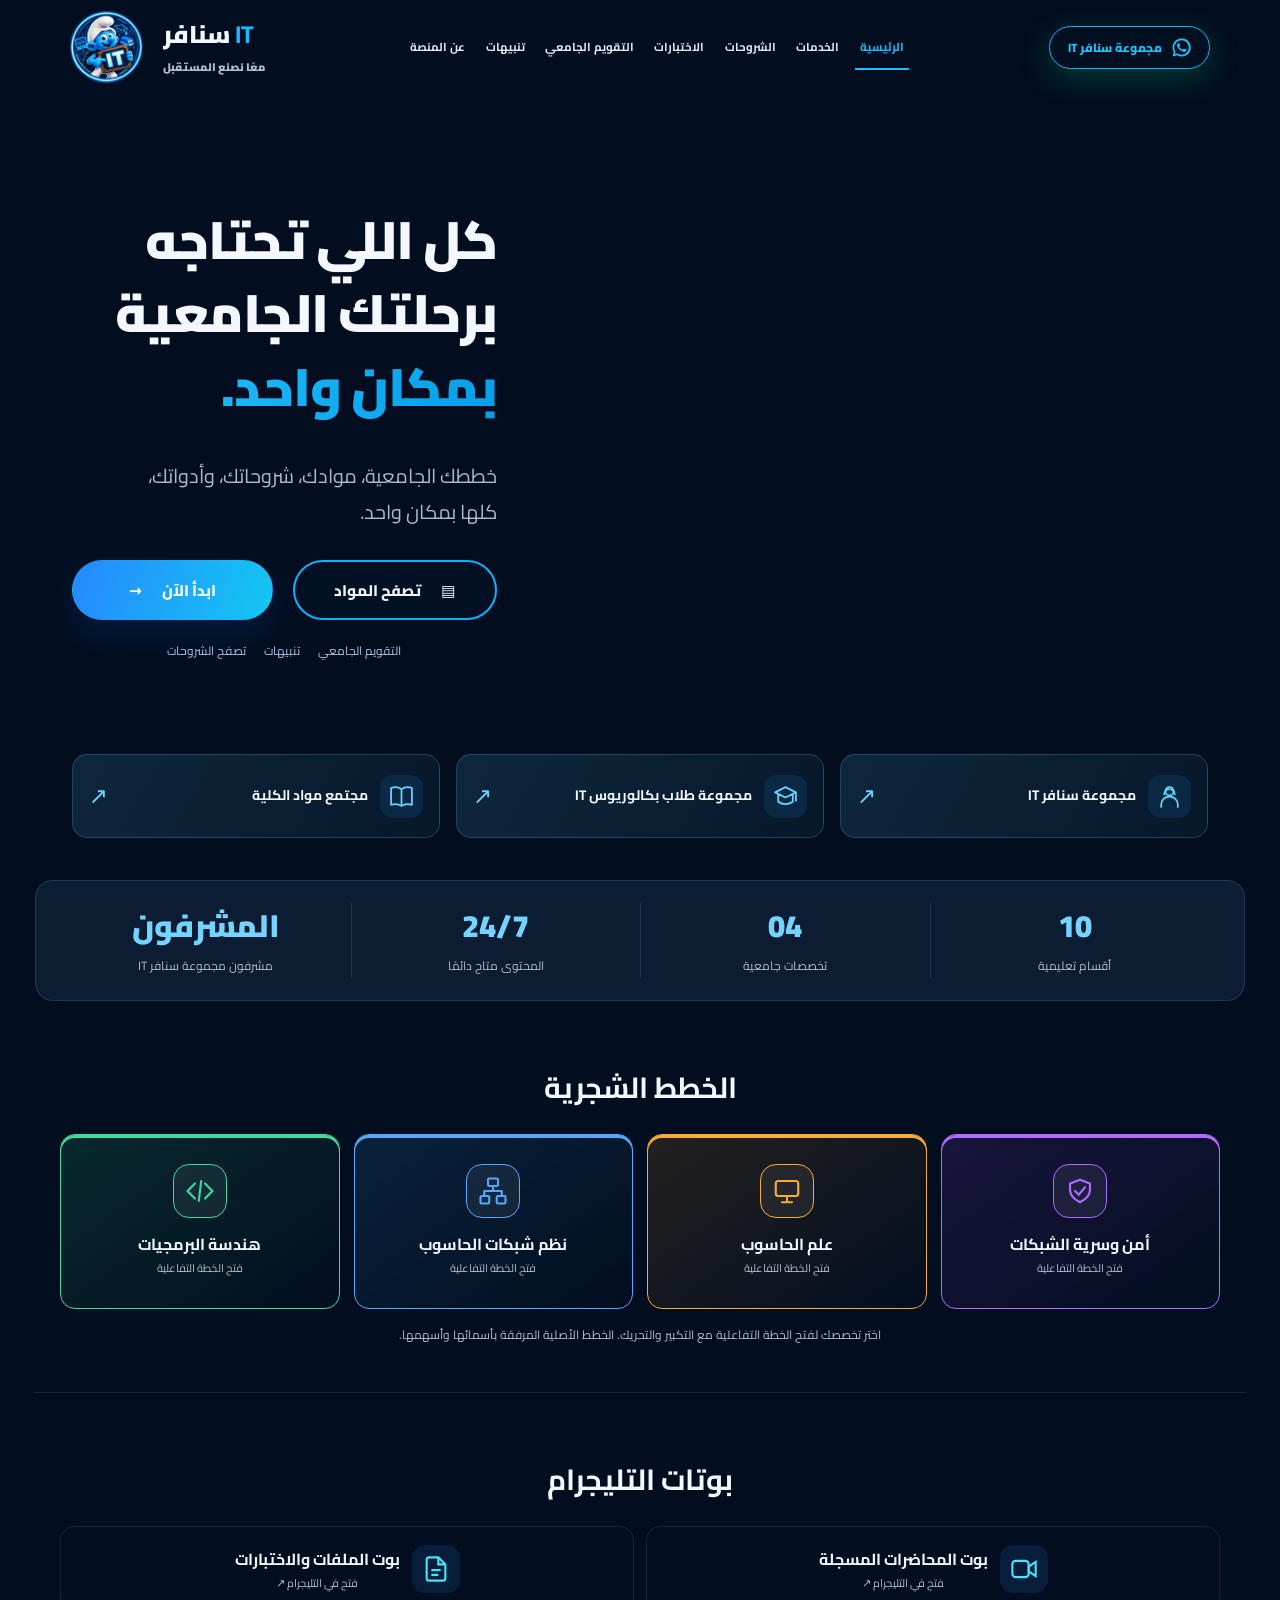
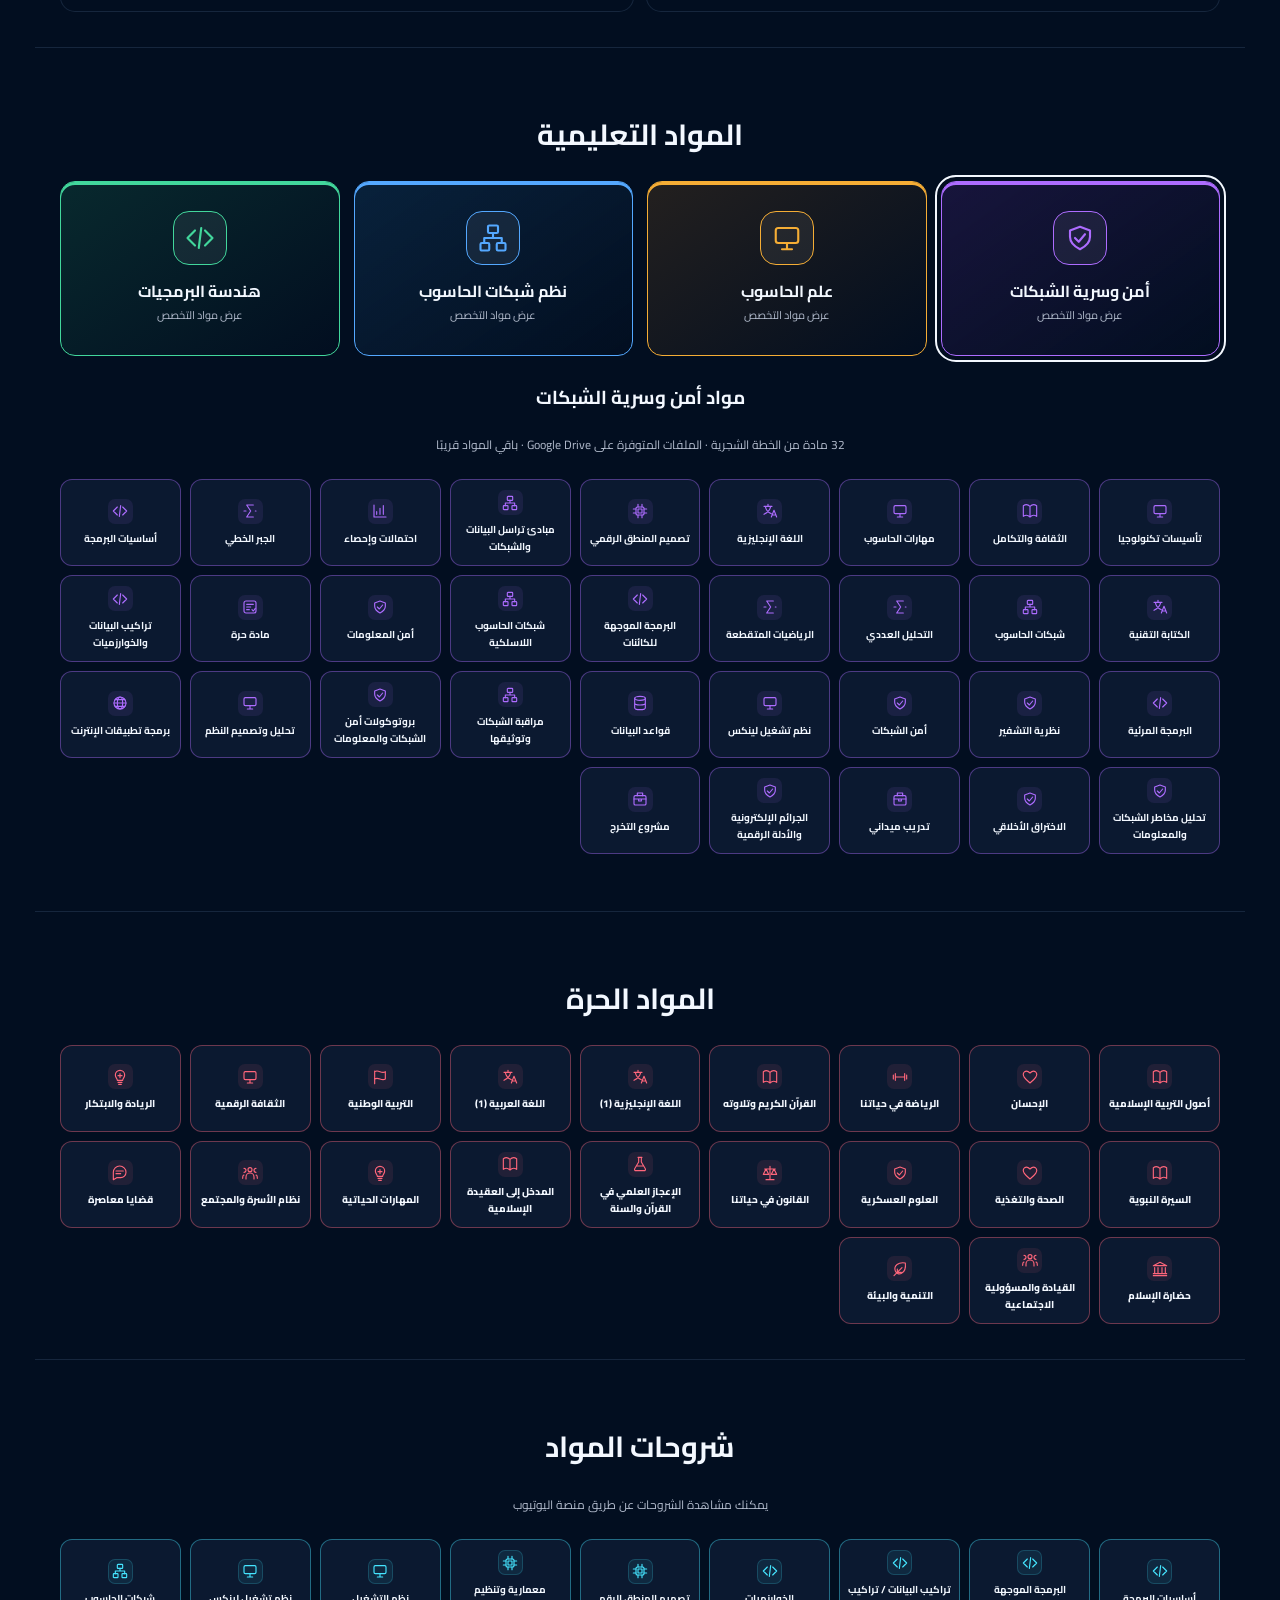
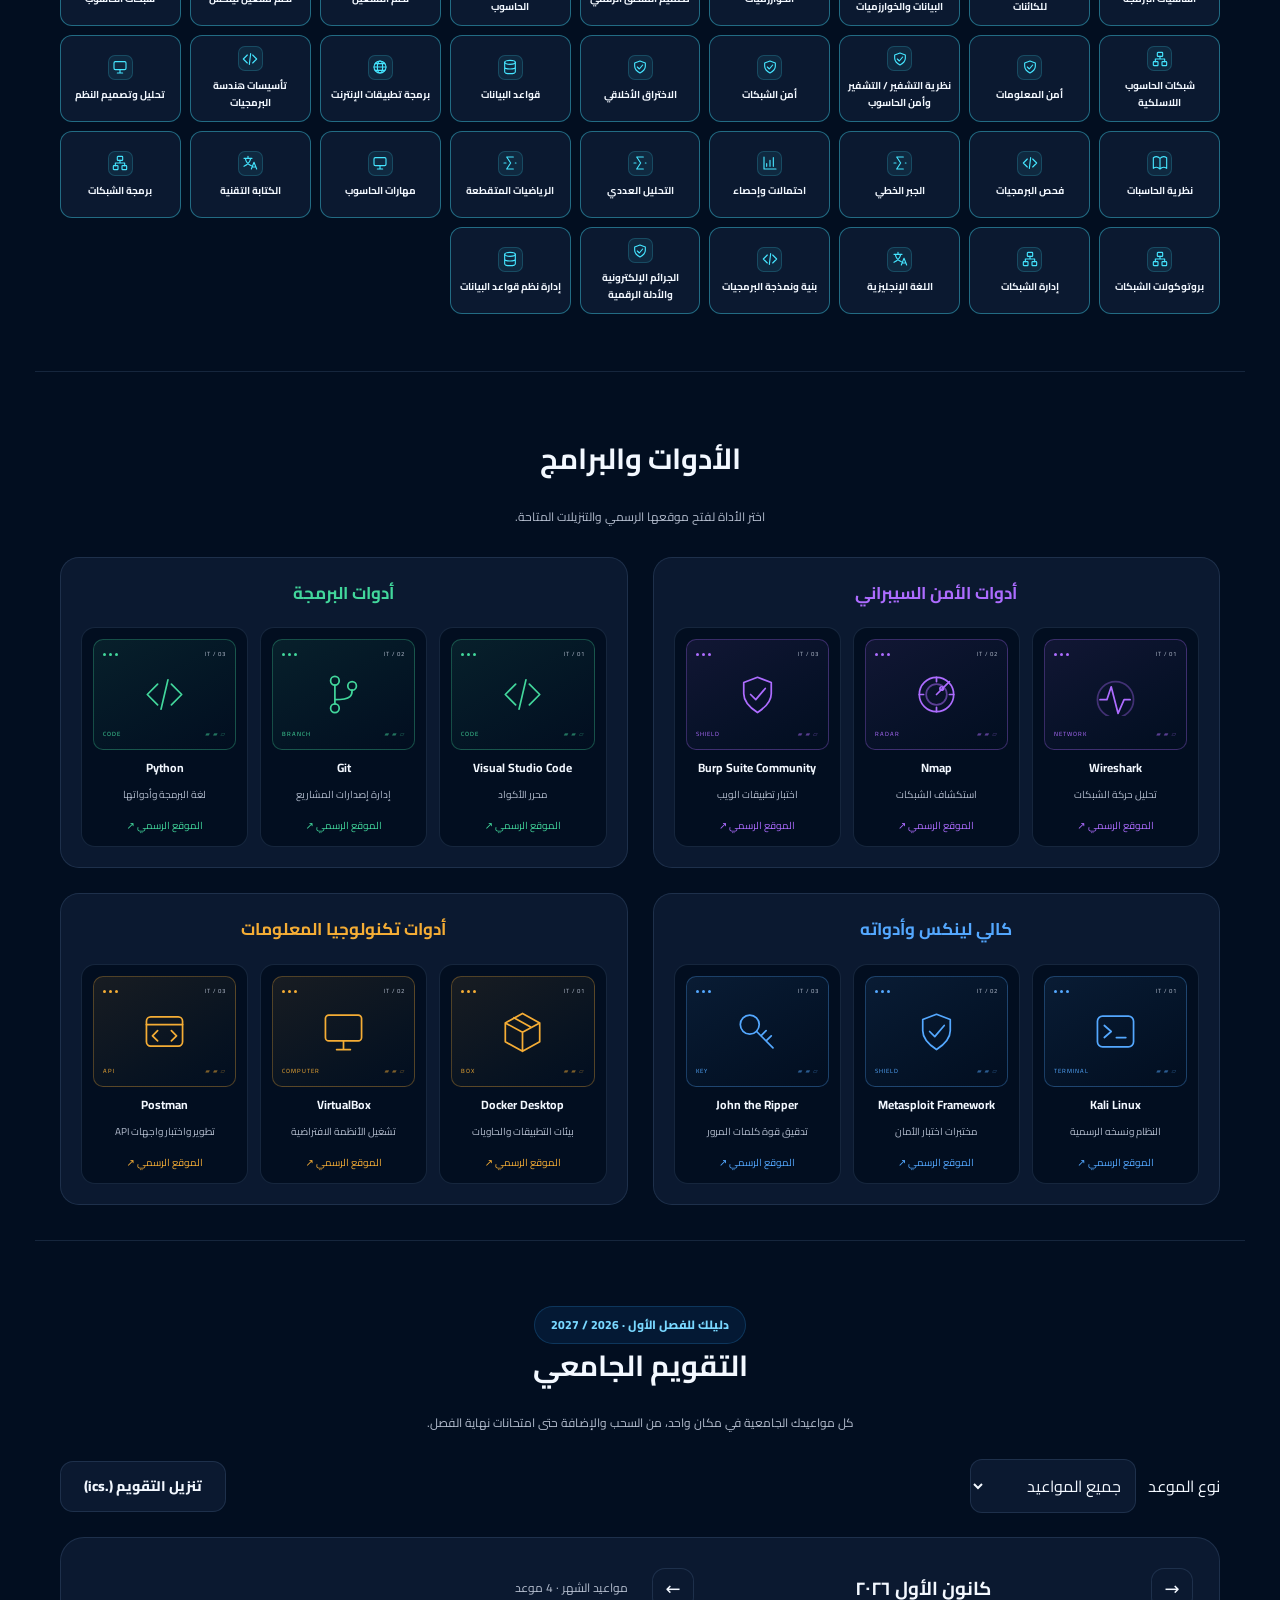
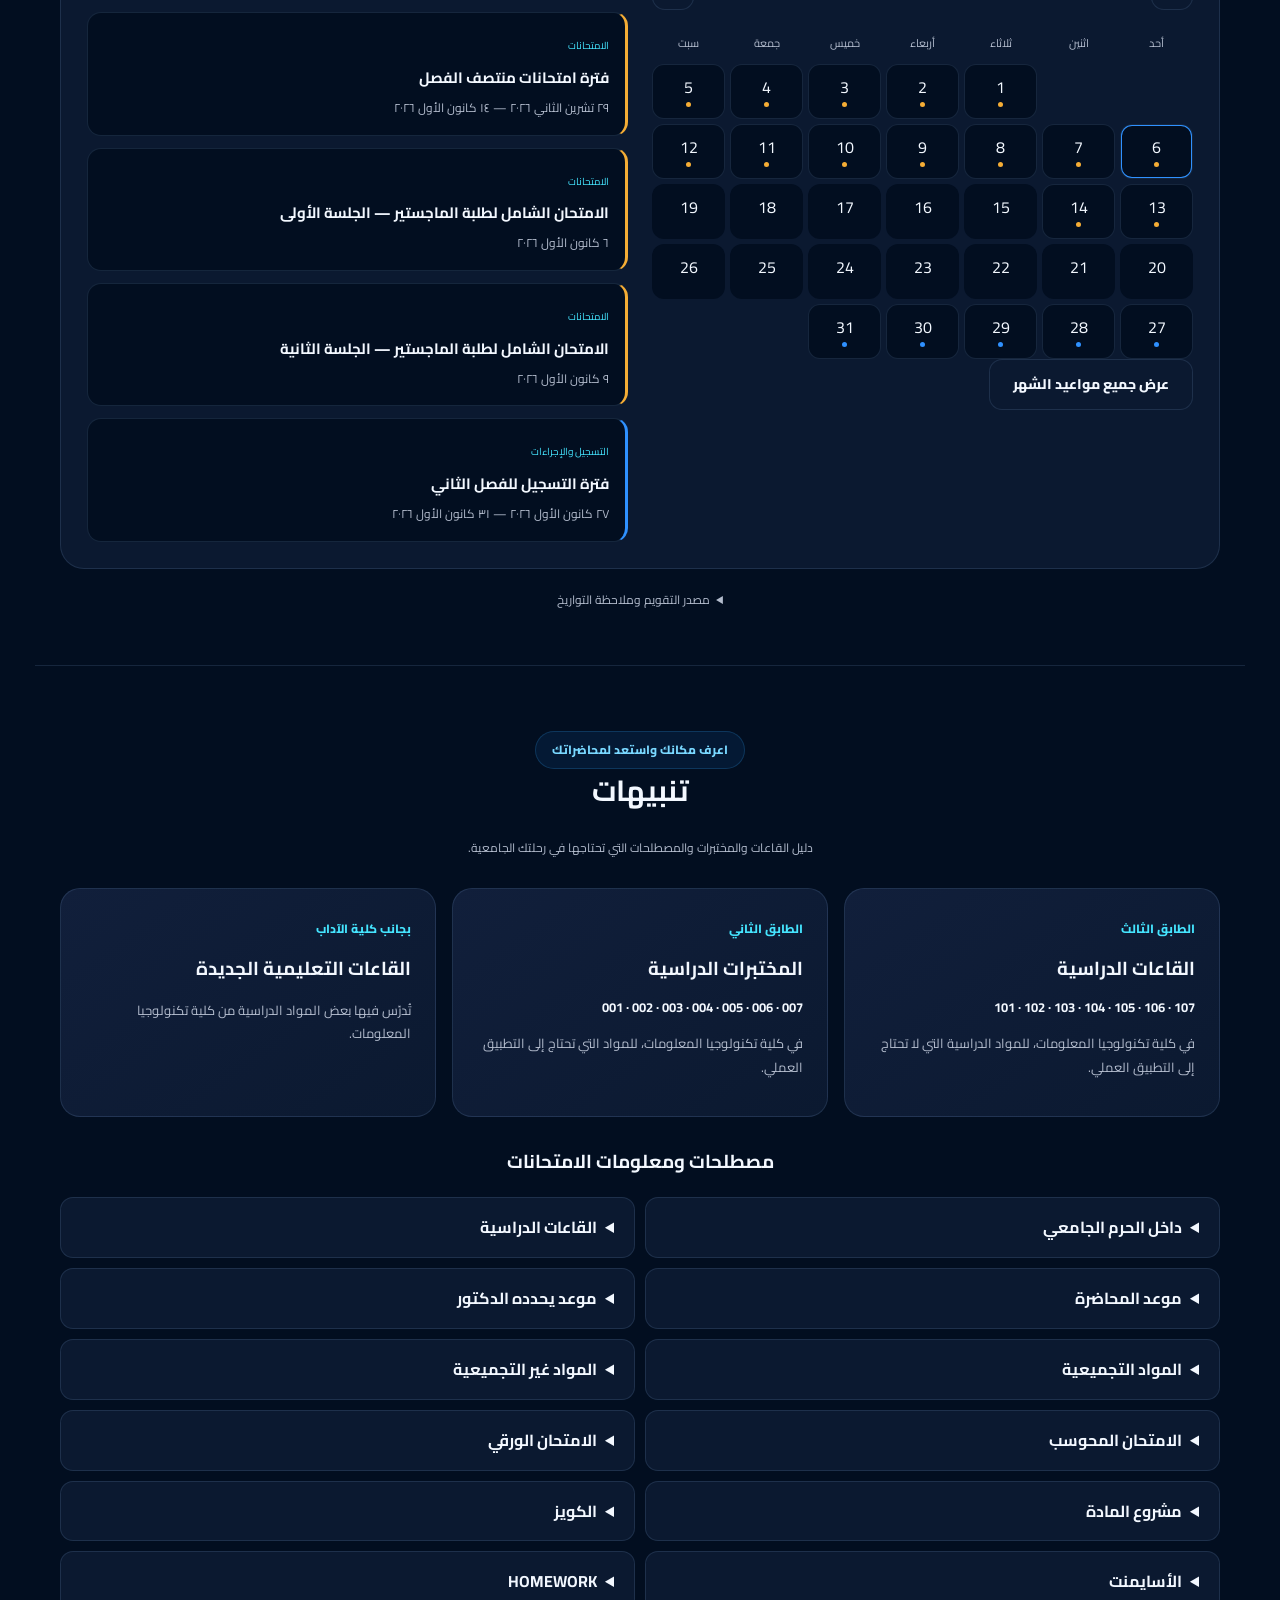
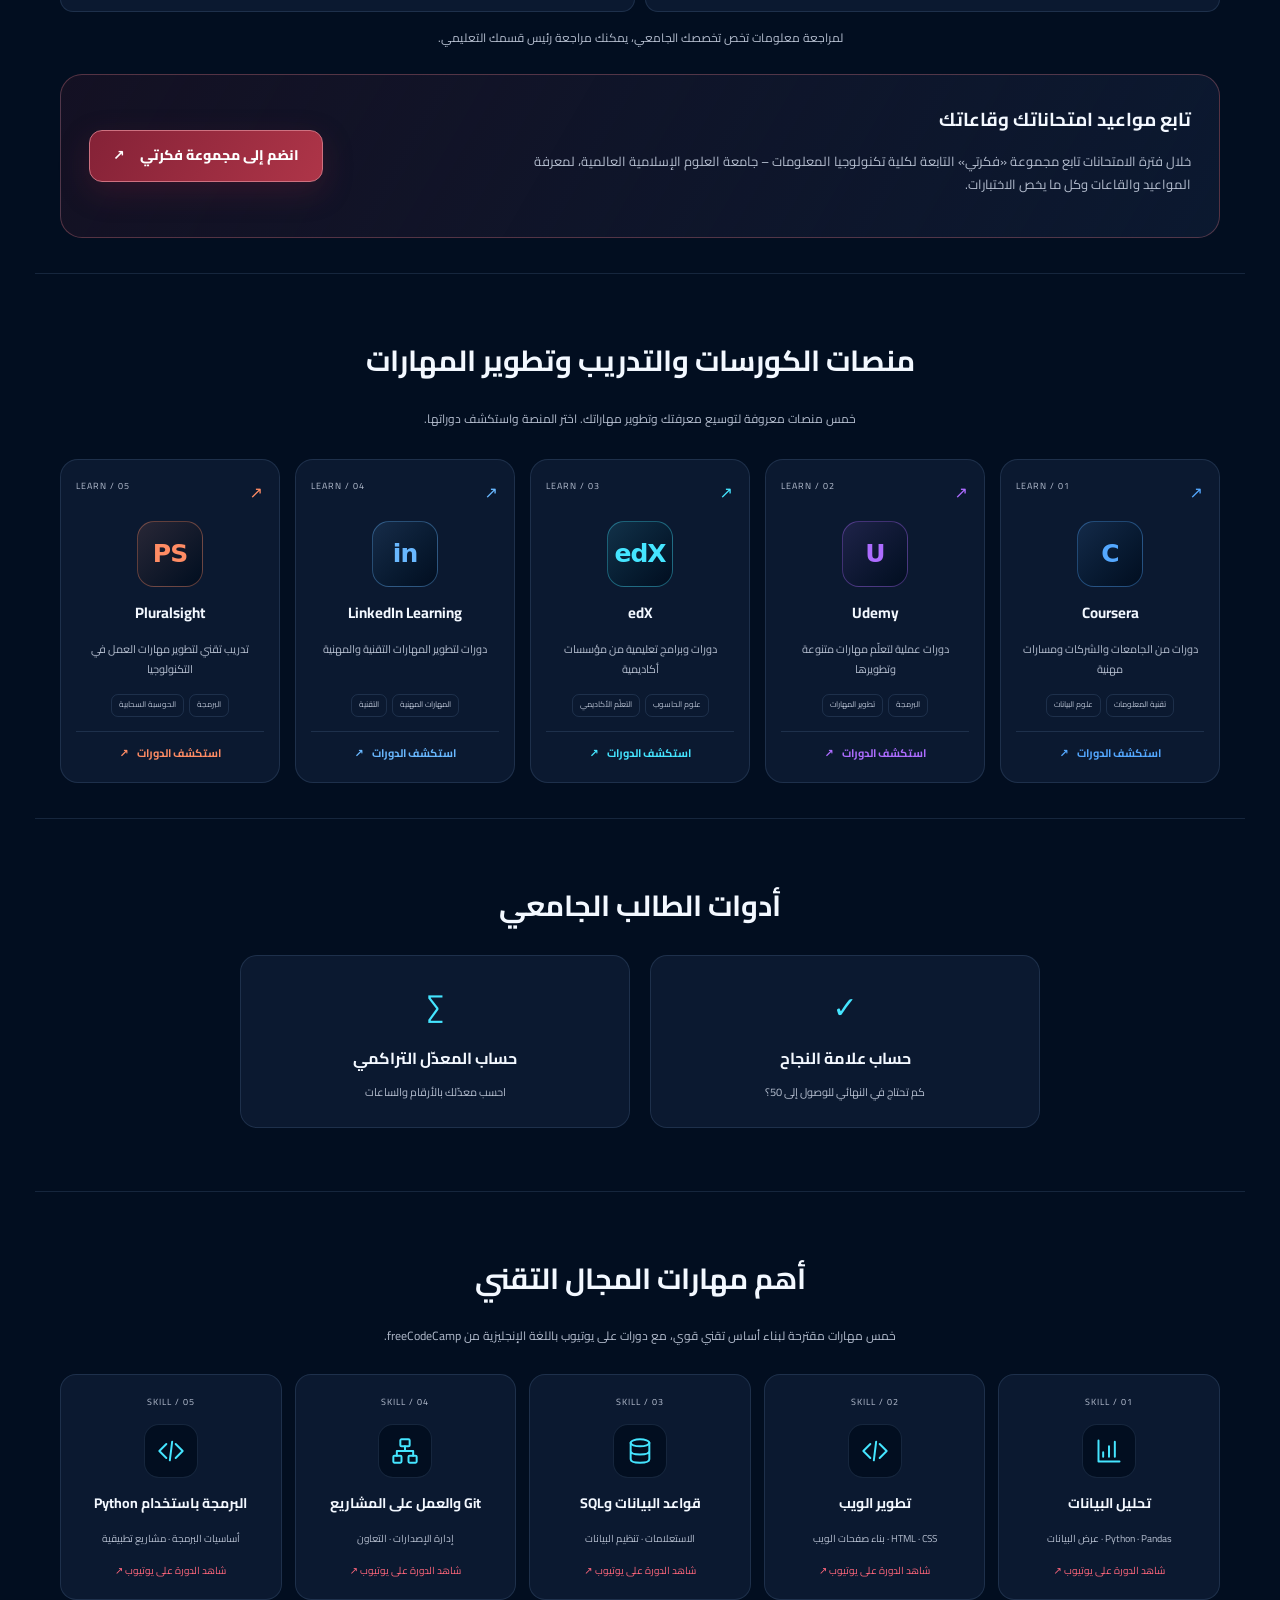
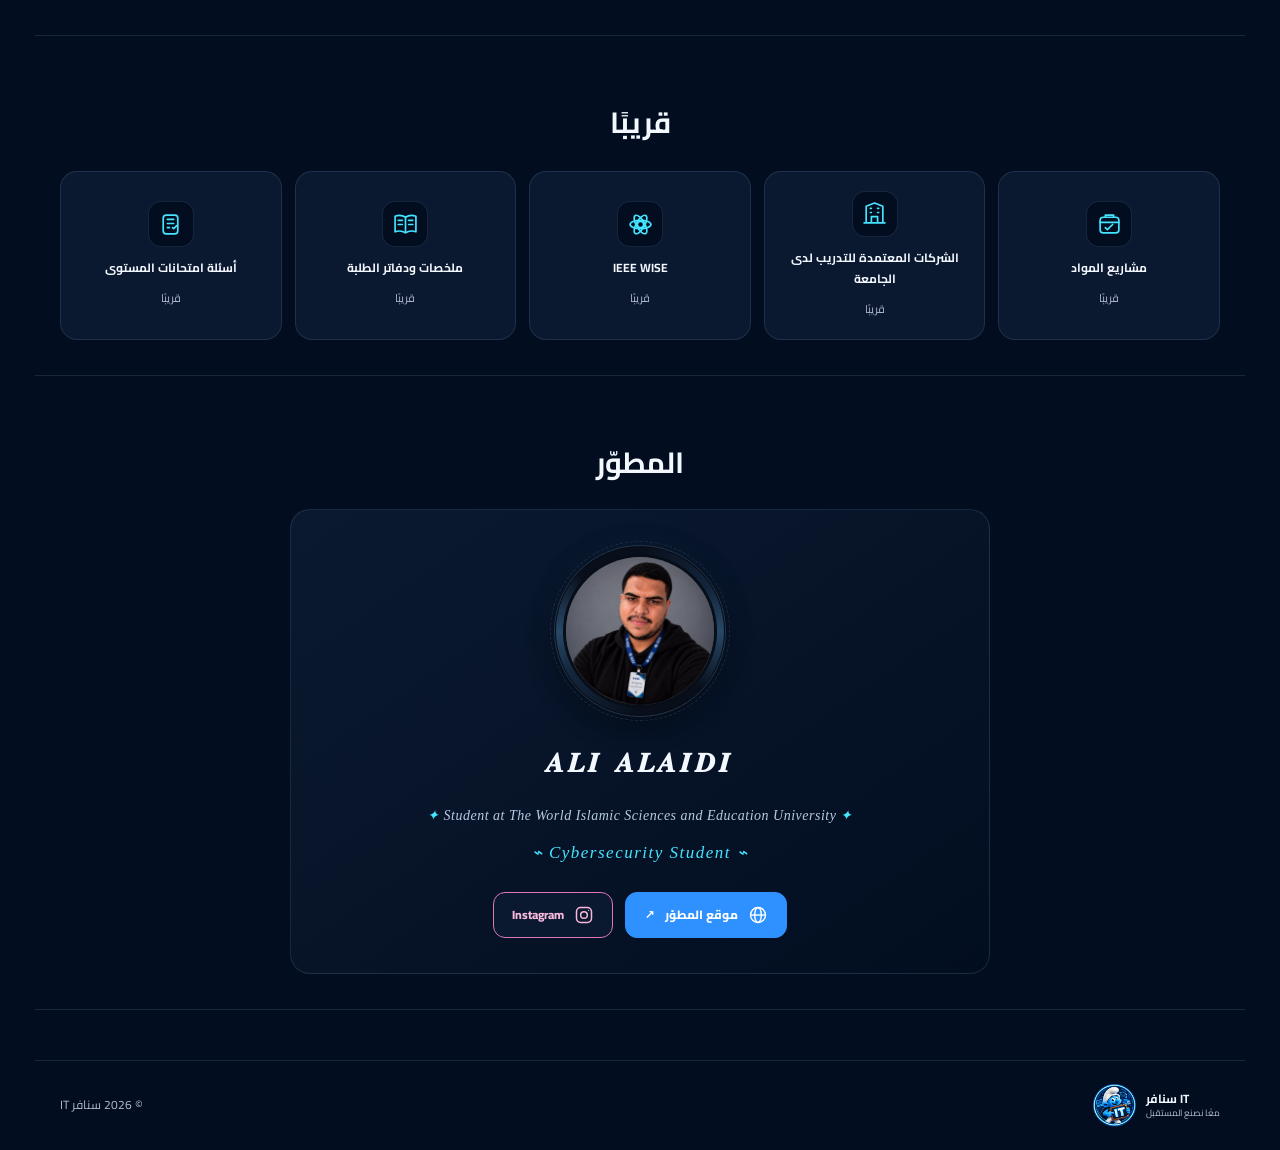
==== commit a7395efb: "Add files via upload" ====
--- a/index.html
+++ b/index.html
@@ -11,8 +11,10 @@
   <link href="https://fonts.googleapis.com/css2?family=Cairo:wght@400;500;600;700;800;900&display=swap" rel="stylesheet" />
   <link rel="stylesheet" href="styles.css" />
   <link rel="stylesheet" href="watch.css" /><link rel="stylesheet" href="university.css" />
+  <link rel="preload" as="image" href="assets/hero-reference-v2.png" />
+  <link rel="stylesheet" href="home-cinematic.css" />
 </head>
-<body>
+<body class="cinematic-home">
   <div class="ambient ambient-one"></div><div class="ambient ambient-two"></div>
   <header class="topbar">
     <a href="#home" class="brand" aria-label="الصفحة الرئيسية"><img src="assets/logo.png" alt="شعار سنافر IT" /><span>سنافر <strong>IT</strong><small>معًا نصنع المستقبل</small></span></a>
@@ -21,9 +23,8 @@
   </header>
   <main>
     <section id="home" class="hero container">
-      <div class="hero-copy"><div class="eyebrow"><span class="pulse"></span> موقع سنافر IT، معًا نصنع المستقبل</div><h1>كل اللي تحتاجه<br/>برحلتك الجامعية <span class="gradient-text">بمكان واحد.</span></h1><p>خططك الجامعية وموادك وشروحاتك وأدواتك، كلها بمكان واحد.</p><div class="hero-actions"><a class="btn btn-primary" href="#academic-calendar">التقويم الجامعي</a><a class="btn btn-outline" href="#alerts">تنبيهات</a><a class="btn btn-outline" href="#lessons">تصفح الشروحات <span>◁</span></a></div></div>
-      <div class="hero-art"><div class="orbit orbit-a"></div><div class="orbit orbit-b"></div><div class="logo-glow"></div><img class="hero-logo" src="assets/logo.png" alt="سنفور يحمل لوحة IT"/><div class="float-card card-one"><span>✦</span><div><strong>مصدرك الأساسي لتخصصك</strong><small>كل ما تحتاجه في مكان واحد</small></div></div><div class="float-card card-two"><span>⌘</span><div><strong>تعلم بثقة</strong><small>من أول مادة حتى التخرج</small></div></div></div>
-    <div class="whatsapp-community-links" aria-label="مجموعات واتساب"><a class="whatsapp-community-card" href="https://chat.whatsapp.com/IGoztX9nsLLITHyfJJWVKI?mode=wwt" target="_blank" rel="noopener noreferrer"><span class="community-icon"><svg viewBox="0 0 24 24" fill="none" stroke="currentColor" stroke-width="1.7" stroke-linecap="round" stroke-linejoin="round" aria-hidden="true"><path d="M7 10a5 5 0 0 1 10 0M4 22v-2a8 8 0 0 1 16 0v2"/><circle cx="12" cy="7" r="4"/></svg></span><strong>مجموعة سنافر IT</strong><span class="community-arrow" aria-hidden="true">↗</span></a><a class="whatsapp-community-card" href="https://chat.whatsapp.com/EFtoMsWd3rEJQwsGL3XWZk?mode=ems_copy_t" target="_blank" rel="noopener noreferrer"><span class="community-icon"><svg viewBox="0 0 24 24" fill="none" stroke="currentColor" stroke-width="1.7" stroke-linecap="round" stroke-linejoin="round" aria-hidden="true"><path d="m2 8 10-5 10 5-10 5Z M5 10v7c4 3 10 3 14 0v-7M22 8v8"/></svg></span><strong>مجموعة طلاب بكالوريوس IT</strong><span class="community-arrow" aria-hidden="true">↗</span></a><a class="whatsapp-community-card" href="https://chat.whatsapp.com/LTRnELz2OYs3MRa8j5mys7" target="_blank" rel="noopener noreferrer"><span class="community-icon"><svg viewBox="0 0 24 24" fill="none" stroke="currentColor" stroke-width="1.7" stroke-linecap="round" stroke-linejoin="round" aria-hidden="true"><path d="M12 5C8 2 4 3 2 4v16c3-1 7-1 10 1 3-2 7-2 10-1V4c-2-1-6-2-10 1ZM12 5v16"/></svg></span><strong>مجتمع مواد الكلية</strong><span class="community-arrow" aria-hidden="true">↗</span></a></div></section>
+      <div class="hero-copy"><h1>كل اللي تحتاجه<br/>برحلتك الجامعية<br/><span class="gradient-text">بمكان واحد.</span></h1><p>خططك الجامعية، موادك، شروحاتك، وأدواتك،<br/>كلها بمكان واحد.</p><div class="hero-actions"><a class="btn btn-primary" href="#services">ابدأ الآن <span aria-hidden="true">→</span></a><a class="btn btn-outline" href="#materials"><span aria-hidden="true">▤</span> تصفح المواد</a></div><div class="hero-shortcuts"><a href="#academic-calendar">التقويم الجامعي</a><a href="#alerts">تنبيهات</a><a href="#lessons">تصفح الشروحات</a></div></div>
+      <div class="hero-art" role="img" aria-label="سنفور IT أمام كلية تكنولوجيا المعلومات بإضاءة زرقاء"></div><div class="whatsapp-community-links" aria-label="مجموعات واتساب"><a class="whatsapp-community-card" href="https://chat.whatsapp.com/IGoztX9nsLLITHyfJJWVKI?mode=wwt" target="_blank" rel="noopener noreferrer"><span class="community-icon"><svg viewBox="0 0 24 24" fill="none" stroke="currentColor" stroke-width="1.7" stroke-linecap="round" stroke-linejoin="round" aria-hidden="true"><path d="M7 10a5 5 0 0 1 10 0M4 22v-2a8 8 0 0 1 16 0v2"/><circle cx="12" cy="7" r="4"/></svg></span><strong>مجموعة سنافر IT</strong><span class="community-arrow" aria-hidden="true">↗</span></a><a class="whatsapp-community-card" href="https://chat.whatsapp.com/EFtoMsWd3rEJQwsGL3XWZk?mode=ems_copy_t" target="_blank" rel="noopener noreferrer"><span class="community-icon"><svg viewBox="0 0 24 24" fill="none" stroke="currentColor" stroke-width="1.7" stroke-linecap="round" stroke-linejoin="round" aria-hidden="true"><path d="m2 8 10-5 10 5-10 5Z M5 10v7c4 3 10 3 14 0v-7M22 8v8"/></svg></span><strong>مجموعة طلاب بكالوريوس IT</strong><span class="community-arrow" aria-hidden="true">↗</span></a><a class="whatsapp-community-card" href="https://chat.whatsapp.com/LTRnELz2OYs3MRa8j5mys7" target="_blank" rel="noopener noreferrer"><span class="community-icon"><svg viewBox="0 0 24 24" fill="none" stroke="currentColor" stroke-width="1.7" stroke-linecap="round" stroke-linejoin="round" aria-hidden="true"><path d="M12 5C8 2 4 3 2 4v16c3-1 7-1 10 1 3-2 7-2 10-1V4c-2-1-6-2-10 1ZM12 5v16"/></svg></span><strong>مجتمع مواد الكلية</strong><span class="community-arrow" aria-hidden="true">↗</span></a></div></section>
     <section class="stats container" aria-label="مميزات المنصة"><div><b>10</b><span>أقسام تعليمية</span></div><div><b>04</b><span>تخصصات جامعية</span></div><div><b>24/7</b><span>المحتوى متاح دائمًا</span></div><div><b>المشرفون</b><span>مشرفون مجموعة سنافر IT</span></div></section>
     <div id="services"><section id="plans" class="section container home-section"><h2>الخطط الشجرية</h2><div class="item-grid major-grid" id="plansMajors"></div><p class="notice">اختر تخصصك لفتح الخطة التفاعلية مع التكبير والتحريك. الخطط الأصلية المرفقة بأسمائها وأسهمها.</p></section><section id="bots" class="section container home-section"><h2>بوتات التليجرام</h2><div class="item-grid" id="botLinks"></div></section><section id="materials" class="section container home-section"><h2>المواد التعليمية</h2><div class="item-grid major-grid" id="materialsMajors"></div><div class="inline-browser" id="materialsBrowser" aria-live="polite"></div></section><section id="free-materials" class="section container home-section free-section"><h2>المواد الحرة</h2><div class="free-course-buttons" id="freeCourses"></div><div class="resource-preview" id="freePreview" aria-live="polite"></div></section><section id="lessons" class="section container home-section"><h2>شروحات المواد</h2><div class="inline-browser" id="lessonsBrowser" aria-live="polite"></div></section><section id="tools" class="section container home-section"><h2>الأدوات والبرامج</h2><p class="catalog-note">اختر الأداة لفتح موقعها الرسمي والتنزيلات المتاحة.</p><div class="tool-groups"><section class="tool-group" style="--tool-accent:#ad6cff"><h3>أدوات الأمن السيبراني</h3><div class="tool-cards"><a class="tool-card" href="https://www.wireshark.org/download.html" target="_blank" rel="noopener noreferrer"><span class="tool-art" aria-hidden="true"><span class="tool-art-top"><i></i><i></i><i></i><span>IT / 01</span></span><svg viewBox="0 0 50 50" fill="none" stroke="currentColor" stroke-width="2" stroke-linecap="round" stroke-linejoin="round"><path d="M7 31h8l5-15 8 31 7-16h7"/><circle cx="25" cy="31" r="21" opacity=".35"/></svg><span class="tool-art-bottom">NETWORK<span>▰ ▰ ▱</span></span></span><strong dir="ltr">Wireshark</strong><span class="tool-description">تحليل حركة الشبكات</span><span class="tool-open">الموقع الرسمي <span aria-hidden="true">↗</span></span></a><a class="tool-card" href="https://nmap.org/download.html" target="_blank" rel="noopener noreferrer"><span class="tool-art" aria-hidden="true"><span class="tool-art-top"><i></i><i></i><i></i><span>IT / 02</span></span><svg viewBox="0 0 50 50" fill="none" stroke="currentColor" stroke-width="2" stroke-linecap="round" stroke-linejoin="round"><circle cx="25" cy="25" r="20"/><circle cx="25" cy="25" r="12" opacity=".5"/><path d="M25 25 40 10M25 5v5M5 25h5M25 40v5M40 25h5"/><circle cx="31" cy="18" r="2"/></svg><span class="tool-art-bottom">RADAR<span>▰ ▰ ▱</span></span></span><strong dir="ltr">Nmap</strong><span class="tool-description">استكشاف الشبكات</span><span class="tool-open">الموقع الرسمي <span aria-hidden="true">↗</span></span></a><a class="tool-card" href="https://portswigger.net/burp/communitydownload" target="_blank" rel="noopener noreferrer"><span class="tool-art" aria-hidden="true"><span class="tool-art-top"><i></i><i></i><i></i><span>IT / 03</span></span><svg viewBox="0 0 50 50" fill="none" stroke="currentColor" stroke-width="2" stroke-linecap="round" stroke-linejoin="round"><path d="m25 5 16 6v13c0 11-10 18-16 22-6-4-16-11-16-22V11Z"/><path d="m17 25 6 6 11-13"/></svg><span class="tool-art-bottom">SHIELD<span>▰ ▰ ▱</span></span></span><strong dir="ltr">Burp Suite Community</strong><span class="tool-description">اختبار تطبيقات الويب</span><span class="tool-open">الموقع الرسمي <span aria-hidden="true">↗</span></span></a></div></section><section class="tool-group" style="--tool-accent:#42d79c"><h3>أدوات البرمجة</h3><div class="tool-cards"><a class="tool-card" href="https://code.visualstudio.com/download" target="_blank" rel="noopener noreferrer"><span class="tool-art" aria-hidden="true"><span class="tool-art-top"><i></i><i></i><i></i><span>IT / 01</span></span><svg viewBox="0 0 50 50" fill="none" stroke="currentColor" stroke-width="2" stroke-linecap="round" stroke-linejoin="round"><path d="m17 13-12 12 12 12m16-24 12 12-12 12M29 8l-8 34"/></svg><span class="tool-art-bottom">CODE<span>▰ ▰ ▱</span></span></span><strong dir="ltr">Visual Studio Code</strong><span class="tool-description">محرر الأكواد</span><span class="tool-open">الموقع الرسمي <span aria-hidden="true">↗</span></span></a><a class="tool-card" href="https://git-scm.com/downloads/" target="_blank" rel="noopener noreferrer"><span class="tool-art" aria-hidden="true"><span class="tool-art-top"><i></i><i></i><i></i><span>IT / 02</span></span><svg viewBox="0 0 50 50" fill="none" stroke="currentColor" stroke-width="2" stroke-linecap="round" stroke-linejoin="round"><circle cx="15" cy="9" r="5"/><circle cx="35" cy="15" r="5"/><circle cx="15" cy="41" r="5"/><path d="M15 14v22m0-5c20 0 20-6 20-11"/></svg><span class="tool-art-bottom">BRANCH<span>▰ ▰ ▱</span></span></span><strong dir="ltr">Git</strong><span class="tool-description">إدارة إصدارات المشاريع</span><span class="tool-open">الموقع الرسمي <span aria-hidden="true">↗</span></span></a><a class="tool-card" href="https://www.python.org/downloads/" target="_blank" rel="noopener noreferrer"><span class="tool-art" aria-hidden="true"><span class="tool-art-top"><i></i><i></i><i></i><span>IT / 03</span></span><svg viewBox="0 0 50 50" fill="none" stroke="currentColor" stroke-width="2" stroke-linecap="round" stroke-linejoin="round"><path d="m17 13-12 12 12 12m16-24 12 12-12 12M29 8l-8 34"/></svg><span class="tool-art-bottom">CODE<span>▰ ▰ ▱</span></span></span><strong dir="ltr">Python</strong><span class="tool-description">لغة البرمجة وأدواتها</span><span class="tool-open">الموقع الرسمي <span aria-hidden="true">↗</span></span></a></div></section><section class="tool-group" style="--tool-accent:#54a8ff"><h3>كالي لينكس وأدواته</h3><div class="tool-cards"><a class="tool-card" href="https://www.kali.org/get-kali/" target="_blank" rel="noopener noreferrer"><span class="tool-art" aria-hidden="true"><span class="tool-art-top"><i></i><i></i><i></i><span>IT / 01</span></span><svg viewBox="0 0 50 50" fill="none" stroke="currentColor" stroke-width="2" stroke-linecap="round" stroke-linejoin="round"><rect x="4" y="7" width="42" height="36" rx="6"/><path d="m12 18 8 7-8 7m14 0h11"/></svg><span class="tool-art-bottom">TERMINAL<span>▰ ▰ ▱</span></span></span><strong dir="ltr">Kali Linux</strong><span class="tool-description">النظام ونسخه الرسمية</span><span class="tool-open">الموقع الرسمي <span aria-hidden="true">↗</span></span></a><a class="tool-card" href="https://www.kali.org/tools/metasploit-framework/" target="_blank" rel="noopener noreferrer"><span class="tool-art" aria-hidden="true"><span class="tool-art-top"><i></i><i></i><i></i><span>IT / 02</span></span><svg viewBox="0 0 50 50" fill="none" stroke="currentColor" stroke-width="2" stroke-linecap="round" stroke-linejoin="round"><path d="m25 5 16 6v13c0 11-10 18-16 22-6-4-16-11-16-22V11Z"/><path d="m17 25 6 6 11-13"/></svg><span class="tool-art-bottom">SHIELD<span>▰ ▰ ▱</span></span></span><strong dir="ltr">Metasploit Framework</strong><span class="tool-description">مختبرات اختبار الأمان</span><span class="tool-open">الموقع الرسمي <span aria-hidden="true">↗</span></span></a><a class="tool-card" href="https://www.kali.org/tools/john/" target="_blank" rel="noopener noreferrer"><span class="tool-art" aria-hidden="true"><span class="tool-art-top"><i></i><i></i><i></i><span>IT / 03</span></span><svg viewBox="0 0 50 50" fill="none" stroke="currentColor" stroke-width="2" stroke-linecap="round" stroke-linejoin="round"><circle cx="16" cy="17" r="11"/><path d="m24 25 19 19m-8-8 6-6m-12 0 6-6"/></svg><span class="tool-art-bottom">KEY<span>▰ ▰ ▱</span></span></span><strong dir="ltr">John the Ripper</strong><span class="tool-description">تدقيق قوة كلمات المرور</span><span class="tool-open">الموقع الرسمي <span aria-hidden="true">↗</span></span></a></div></section><section class="tool-group" style="--tool-accent:#f5ad35"><h3>أدوات تكنولوجيا المعلومات</h3><div class="tool-cards"><a class="tool-card" href="https://www.docker.com/products/docker-desktop/" target="_blank" rel="noopener noreferrer"><span class="tool-art" aria-hidden="true"><span class="tool-art-top"><i></i><i></i><i></i><span>IT / 01</span></span><svg viewBox="0 0 50 50" fill="none" stroke="currentColor" stroke-width="2" stroke-linecap="round" stroke-linejoin="round"><path d="m25 4 20 11v22L25 48 5 37V15Z M5 15l20 11 20-11M25 26v22M15 9l20 11"/></svg><span class="tool-art-bottom">BOX<span>▰ ▰ ▱</span></span></span><strong dir="ltr">Docker Desktop</strong><span class="tool-description">بيئات التطبيقات والحاويات</span><span class="tool-open">الموقع الرسمي <span aria-hidden="true">↗</span></span></a><a class="tool-card" href="https://www.virtualbox.org/wiki/Downloads" target="_blank" rel="noopener noreferrer"><span class="tool-art" aria-hidden="true"><span class="tool-art-top"><i></i><i></i><i></i><span>IT / 02</span></span><svg viewBox="0 0 50 50" fill="none" stroke="currentColor" stroke-width="2" stroke-linecap="round" stroke-linejoin="round"><rect x="4" y="6" width="42" height="30" rx="4"/><path d="M17 46h16M25 36v10"/></svg><span class="tool-art-bottom">COMPUTER<span>▰ ▰ ▱</span></span></span><strong dir="ltr">VirtualBox</strong><span class="tool-description">تشغيل الأنظمة الافتراضية</span><span class="tool-open">الموقع الرسمي <span aria-hidden="true">↗</span></span></a><a class="tool-card" href="https://www.postman.com/downloads/" target="_blank" rel="noopener noreferrer"><span class="tool-art" aria-hidden="true"><span class="tool-art-top"><i></i><i></i><i></i><span>IT / 03</span></span><svg viewBox="0 0 50 50" fill="none" stroke="currentColor" stroke-width="2" stroke-linecap="round" stroke-linejoin="round"><rect x="4" y="8" width="42" height="34" rx="5"/><path d="M4 17h42m-29 7-6 6 6 6m16-12 6 6-6 6"/></svg><span class="tool-art-bottom">API<span>▰ ▰ ▱</span></span></span><strong dir="ltr">Postman</strong><span class="tool-description">تطوير واختبار واجهات API</span><span class="tool-open">الموقع الرسمي <span aria-hidden="true">↗</span></span></a></div></section></div></section></div>
 <section id="academic-calendar" class="section container home-section university-section" aria-labelledby="calendarHeading">
--- a/home-cinematic.css
+++ b/home-cinematic.css
@@ -0,0 +1,22 @@
+/* Home-only reference presentation, real HTML over preserved artwork. */
+.cinematic-home{--bg:#020e20;--surface:#0b1930;--muted:#b4bdce;background:#020e20;isolation:isolate}
+.cinematic-home::before{content:"";position:absolute;top:0;left:0;right:0;height:56.28vw;min-height:730px;max-height:1100px;background:url('assets/hero-reference-v2.png') center top/cover no-repeat;z-index:-2;pointer-events:none}
+.cinematic-home::after{content:"";position:absolute;left:0;right:0;top:calc(max(730px,56.28vw) - 85px);height:90px;background:linear-gradient(transparent,#020e20);z-index:-1;pointer-events:none}
+.cinematic-home .topbar{direction:ltr;max-width:none;width:89%;height:clamp(95px,7.4vw,124px);padding:0;border:0;gap:24px;position:relative;z-index:5;background:transparent}
+.cinematic-home .brand{gap:20px;letter-spacing:0}.cinematic-home .brand img{width:clamp(64px,5.7vw,95px);height:clamp(64px,5.7vw,95px)}
+.cinematic-home .brand span{font-size:clamp(23px,1.9vw,32px);letter-spacing:0}.cinematic-home .brand strong{color:#18bdff}.cinematic-home .brand small{font-size:clamp(11px,.85vw,14px);letter-spacing:0;margin-top:12px;color:#b4bdce}
+.cinematic-home .desktop-nav{direction:rtl;gap:clamp(14px,1.6vw,28px);font-size:clamp(11px,.9vw,15px);color:#e3e8f2;white-space:nowrap}.cinematic-home .desktop-nav a{position:relative;padding:12px 0}.cinematic-home .desktop-nav .active{color:#11bfff}.cinematic-home .desktop-nav .active::after{content:"";position:absolute;left:-5px;right:-5px;bottom:0;height:2px;background:#12c3ff}
+.cinematic-home .wa-header{border:1px solid #14b7ff;border-radius:40px;background:#011123a6;color:#17c8ff;padding:10px 18px;white-space:nowrap;font-size:12px}.cinematic-home .header-actions{direction:rtl}
+.cinematic-home .hero{position:relative;max-width:none;padding:0;margin:0;display:block;min-height:calc(max(730px,56.28vw) - clamp(95px,7.4vw,124px));height:calc(56.28vw - clamp(95px,7.4vw,124px))}
+.cinematic-home .hero-copy{position:absolute;left:5.6%;top:clamp(75px,8.4vw,141px);width:33.2%;text-align:right;z-index:1}
+.cinematic-home .hero h1{font-size:clamp(42px,4.12vw,69px);line-height:1.4;letter-spacing:-1px;font-weight:900;margin:0 0 34px;color:#f5f7ff}.cinematic-home .hero h1 .gradient-text{display:block;background:linear-gradient(100deg,#25c6ff,#069ee9);background-clip:text;-webkit-background-clip:text;color:transparent}
+.cinematic-home .hero-copy>p{font-size:clamp(17px,1.55vw,26px);line-height:1.8;color:#adb9d0;margin:0 0 31px;max-width:none}
+.cinematic-home .hero-actions{direction:ltr;flex-wrap:nowrap;display:flex;gap:20px;justify-content:space-between;margin:0}.cinematic-home .hero-actions .btn{direction:rtl;flex:1;min-height:60px;padding:12px 18px;border-radius:50px;font-size:clamp(14px,1.2vw,20px);font-weight:800;gap:20px;white-space:nowrap}.cinematic-home .hero-actions .btn-primary{background:linear-gradient(110deg,#2788ff,#13c7f2);box-shadow:0 15px 35px #006dff22}.cinematic-home .hero-actions .btn-outline{background:#01112399;border:2px solid #08b4ff}
+.cinematic-home .hero-shortcuts{display:flex;justify-content:center;gap:18px;margin-top:20px;font-size:12px;color:#acc4df}.cinematic-home .hero-shortcuts a:hover{color:#35ccff}
+.cinematic-home .hero-art{position:absolute;right:0;bottom:0;width:43%;height:70%;min-height:0;pointer-events:none}
+.cinematic-home .whatsapp-community-links{position:absolute;top:100%;left:5.6%;right:5.6%;width:auto;margin-top:24px;gap:16px}.cinematic-home .whatsapp-community-card{background:linear-gradient(120deg,#0e273d,#07172a);border-color:#66b7eb40;border-radius:15px}.cinematic-home .community-icon{background:#1b91df20;color:#65d3ff}.cinematic-home .community-arrow{color:#65d3ff}
+.cinematic-home .stats{margin-top:150px;border:1px solid #62afff30;background:#0c1d33;border-radius:18px}.cinematic-home .stats b{color:#75d3ff}.cinematic-home .home-section{padding-top:65px;scroll-margin-top:24px}.cinematic-home .home-section>h2{font-size:29px;margin-bottom:24px}.cinematic-home .footer{margin-top:50px}
+@media(max-width:1200px){.cinematic-home .topbar{width:92%;gap:15px}.cinematic-home .brand{gap:10px}.cinematic-home .desktop-nav{gap:14px}.cinematic-home .wa-header{padding:9px 12px;font-size:10px}.cinematic-home .hero-copy{width:38%;top:90px}.cinematic-home .hero h1{font-size:46px;margin-bottom:24px}.cinematic-home .hero-copy>p{font-size:18px}.cinematic-home .hero-actions .btn{min-height:53px}.cinematic-home .hero-shortcuts{gap:12px;font-size:11px}}
+@media(max-width:950px){.cinematic-home .wa-header{display:none}.cinematic-home .brand span{font-size:23px}.cinematic-home .desktop-nav{gap:12px;font-size:11px}.cinematic-home .hero h1{font-size:40px}.cinematic-home .hero-copy{width:41%}.cinematic-home .hero-actions{gap:10px}.cinematic-home .hero-actions .btn{font-size:13px;gap:10px}.cinematic-home .hero-copy>p{font-size:16px}}
+@media(max-width:720px){.cinematic-home::before{height:440px;min-height:0;background-position:70% top;background-size:auto 440px}.cinematic-home::after{top:310px;height:140px}.cinematic-home .topbar{height:80px;width:auto;margin:0 20px;direction:ltr}.cinematic-home .brand img{width:52px;height:52px}.cinematic-home .brand span{font-size:21px}.cinematic-home .brand small{font-size:10px;margin-top:6px}.cinematic-home .desktop-nav{top:75px;left:0;right:0;gap:4px;padding:15px 22px;background:#07182eee;border:1px solid #22a4f744;border-radius:16px;font-size:14px;box-shadow:0 15px 45px #0008}.cinematic-home .hero{height:auto;min-height:0;padding:345px 22px 20px;display:flex;flex-direction:column;gap:0}.cinematic-home .hero-copy{position:relative;left:auto;top:auto;width:100%;order:0;text-align:right}.cinematic-home .hero h1{font-size:clamp(32px,8.4vw,48px);line-height:1.4;margin:0 0 20px}.cinematic-home .hero-copy>p{font-size:16px;margin-bottom:23px}.cinematic-home .hero-actions{gap:12px}.cinematic-home .hero-actions .btn{font-size:14px;min-height:52px;padding:10px 13px}.cinematic-home .hero-shortcuts{font-size:11px;gap:17px;margin-top:22px}.cinematic-home .hero-art{top:0;right:0;bottom:auto;width:100%;height:330px;order:0;margin:0}.cinematic-home .whatsapp-community-links{position:static;order:1;grid-template-columns:1fr;margin-top:35px;gap:10px;width:100%}.cinematic-home .whatsapp-community-card{min-height:68px;padding:12px 16px}.cinematic-home .stats{margin:10px 22px 0;grid-template-columns:repeat(2,minmax(0,1fr));gap:16px 0;padding:18px 10px}.cinematic-home .stats>div:nth-child(2){border-left:0}.cinematic-home .stats b{font-size:24px}.cinematic-home .stats span{font-size:11px}.cinematic-home .home-section{padding-top:45px}.cinematic-home .home-section>h2{font-size:24px}}
+@media(prefers-reduced-motion:reduce){html:has(.cinematic-home){scroll-behavior:auto}.cinematic-home *{animation:none!important;transition:none!important}}
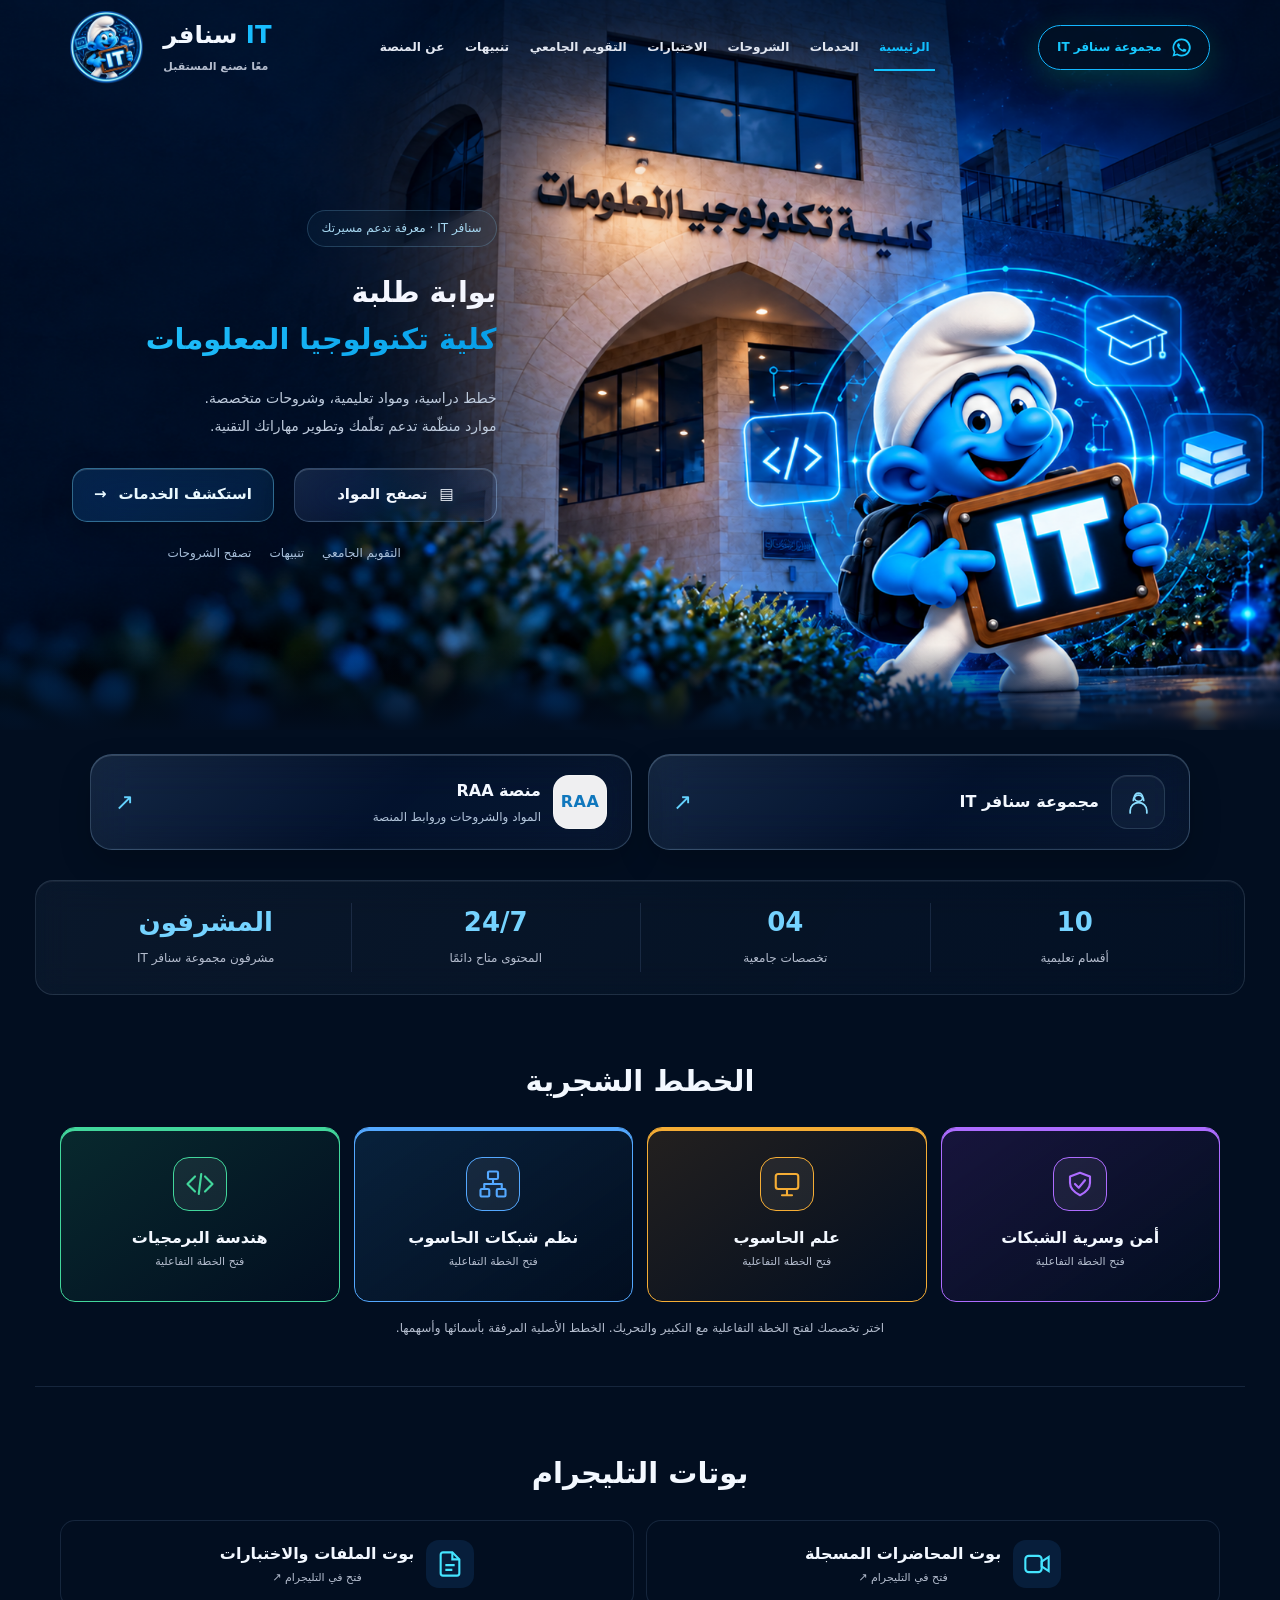
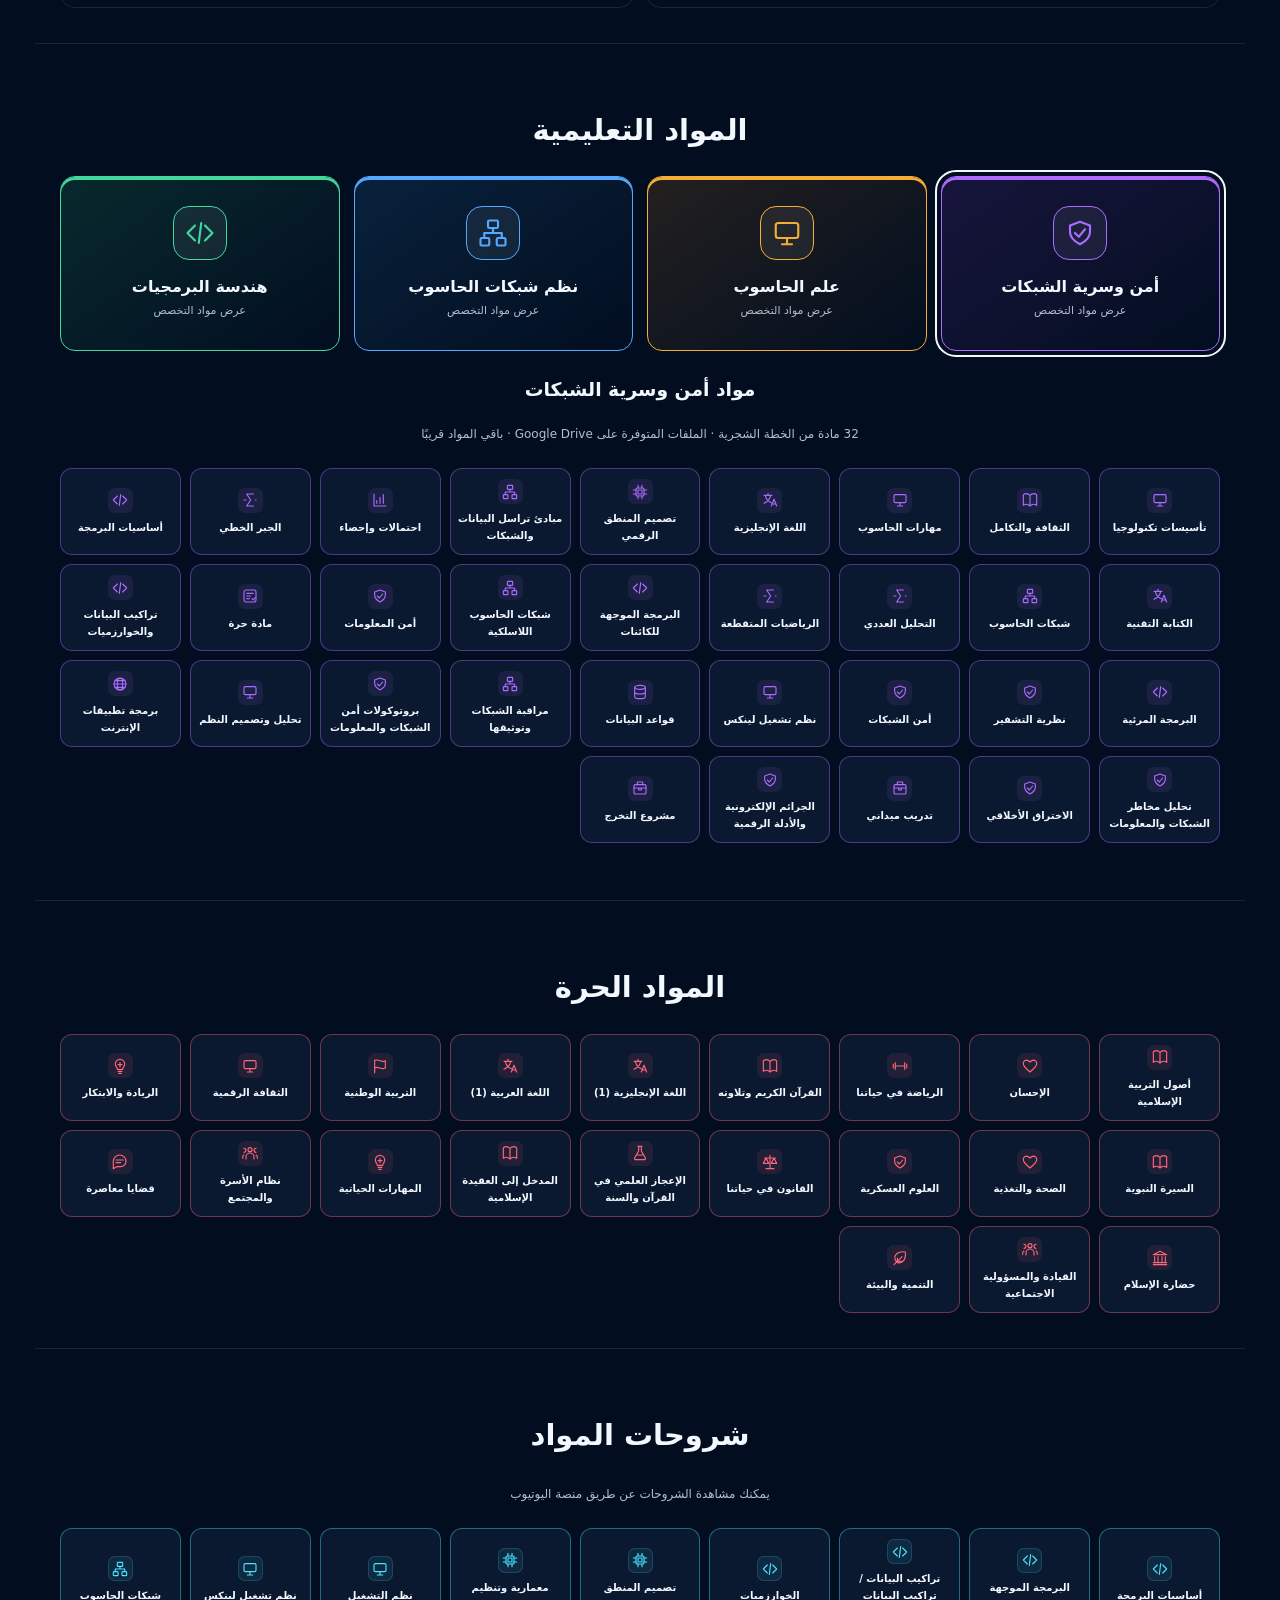
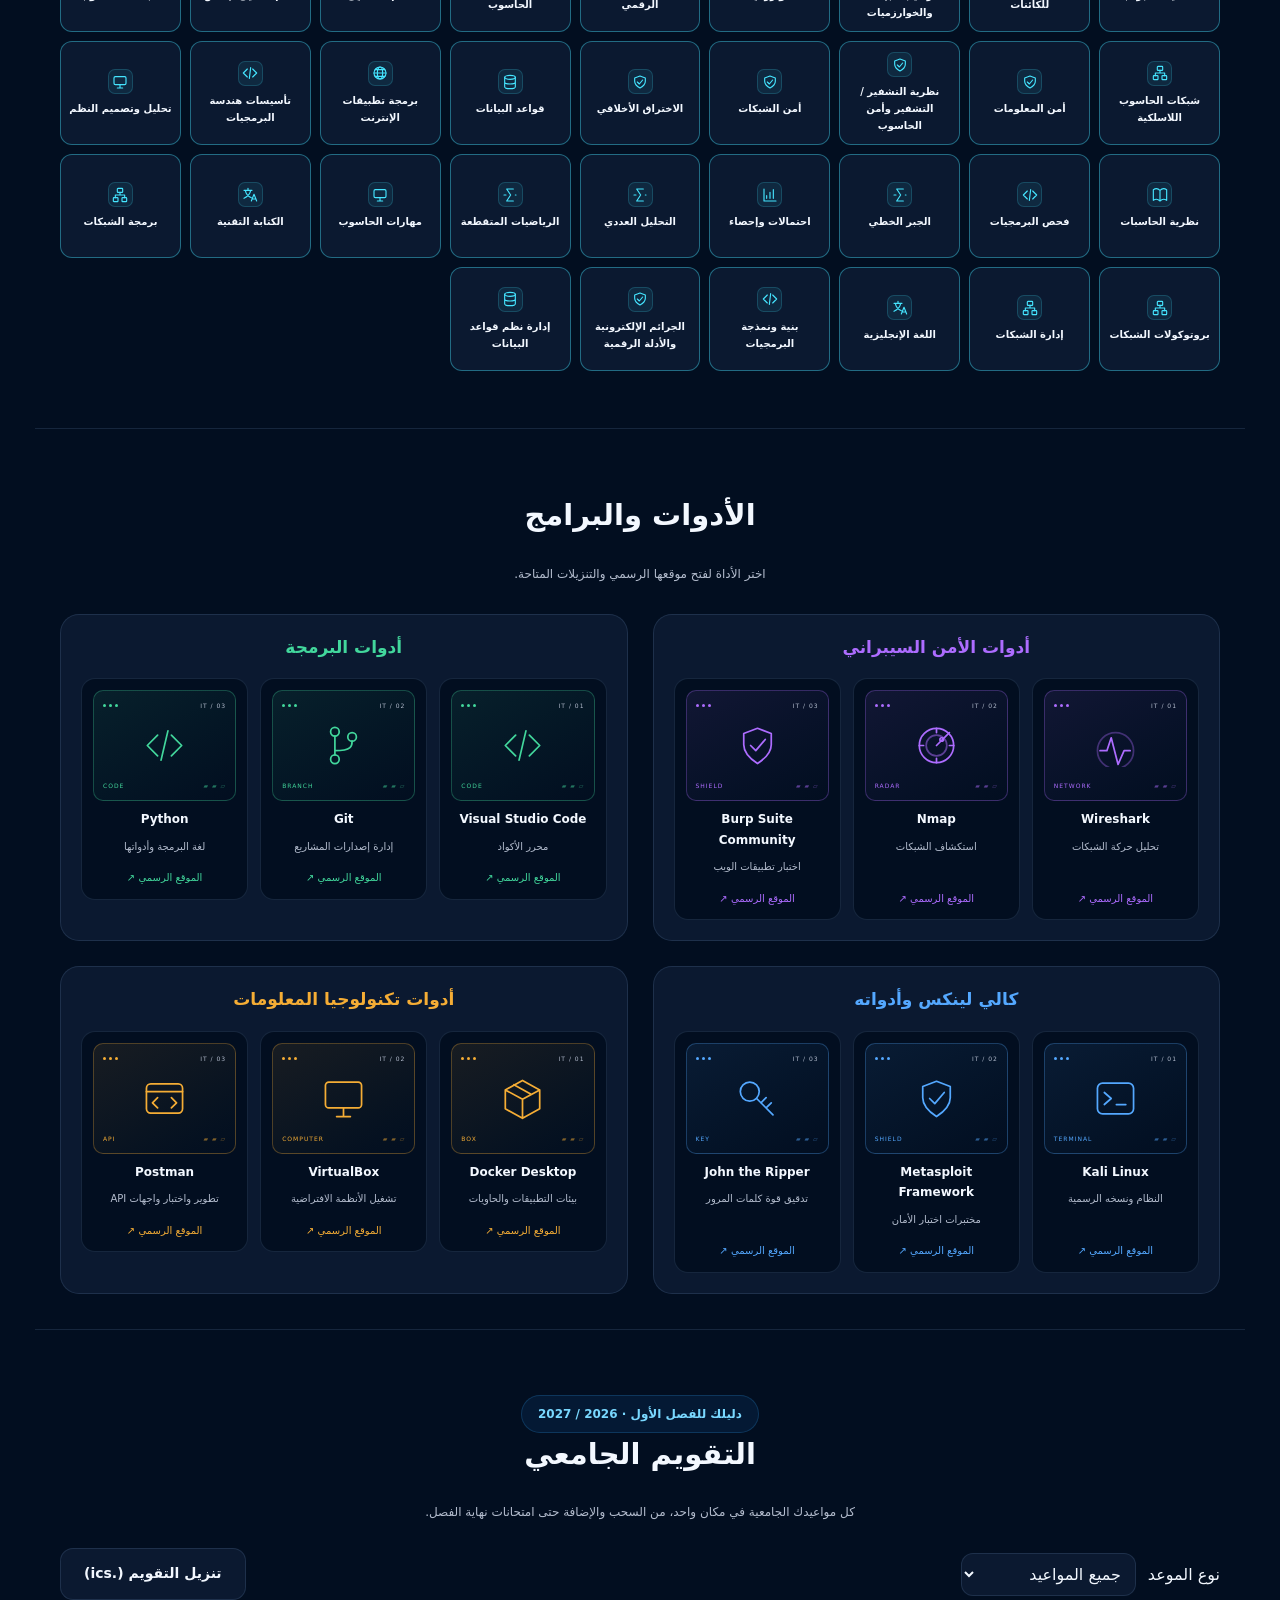
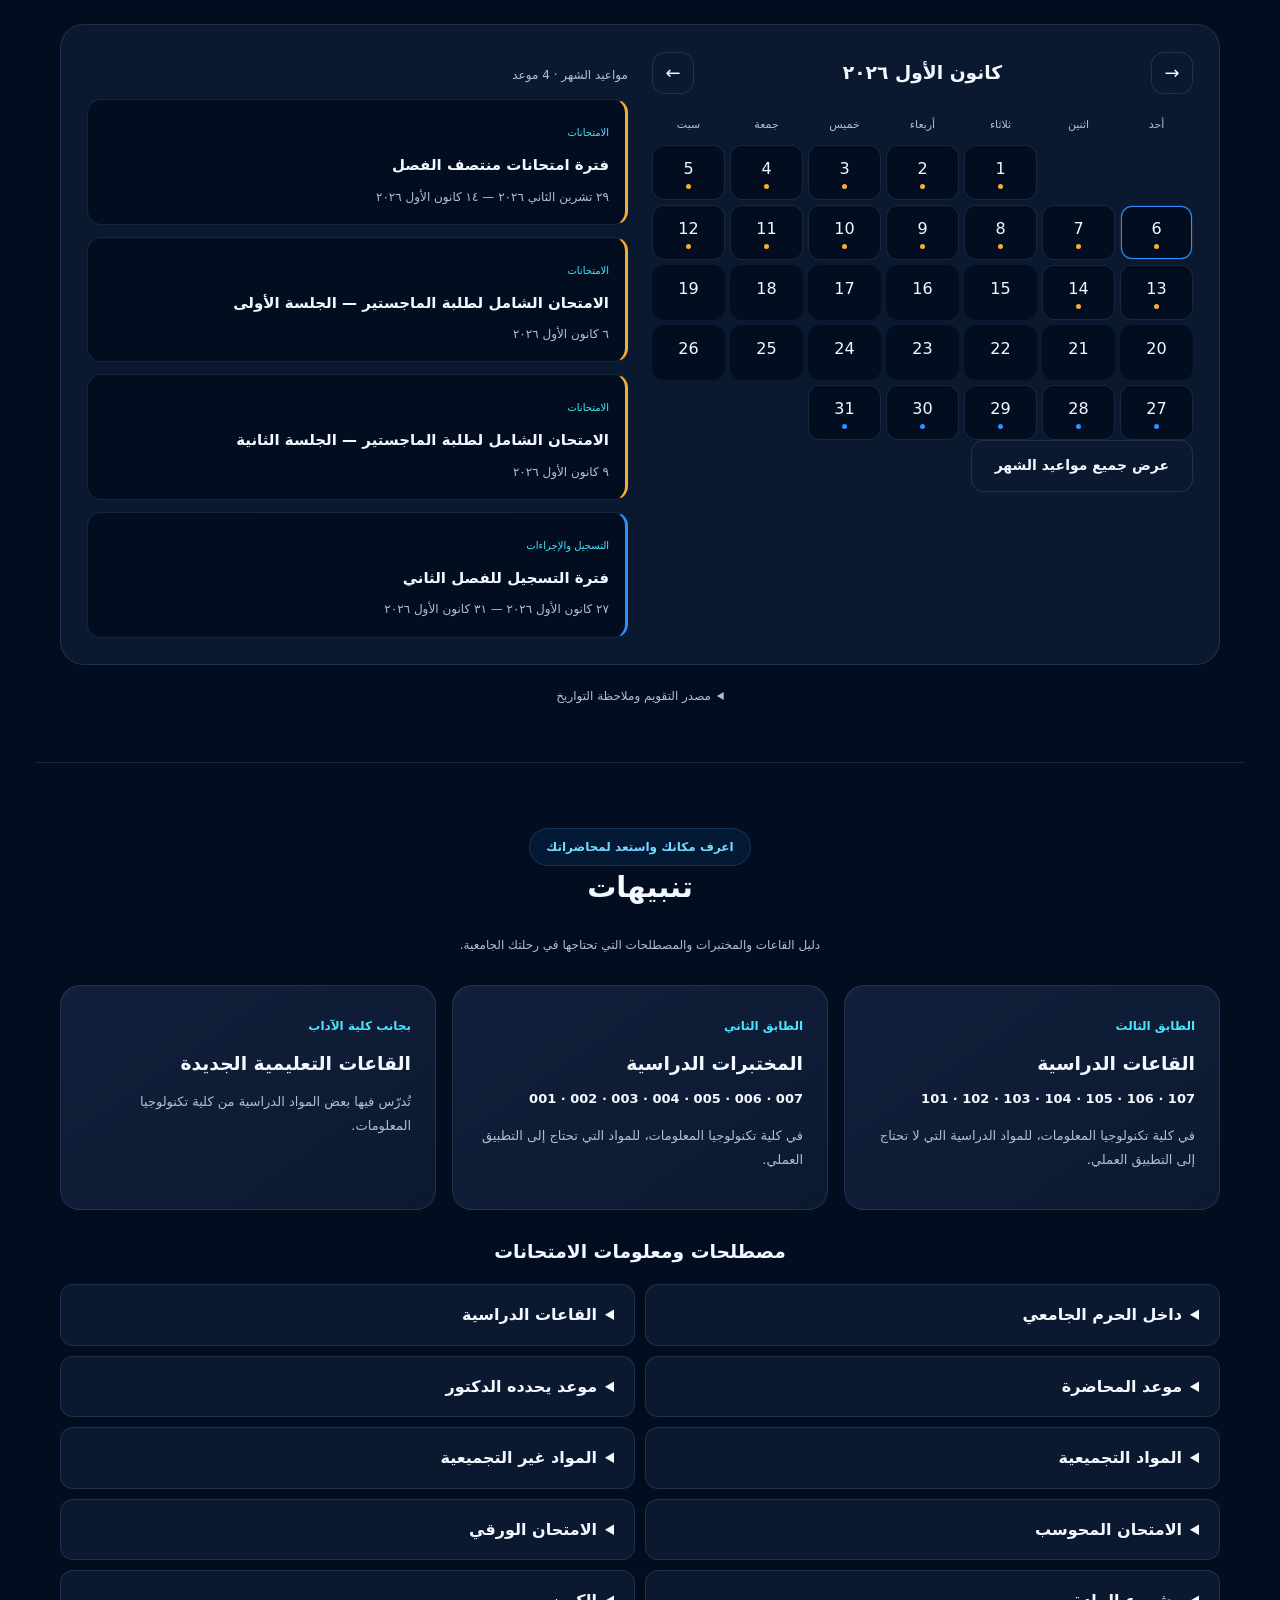
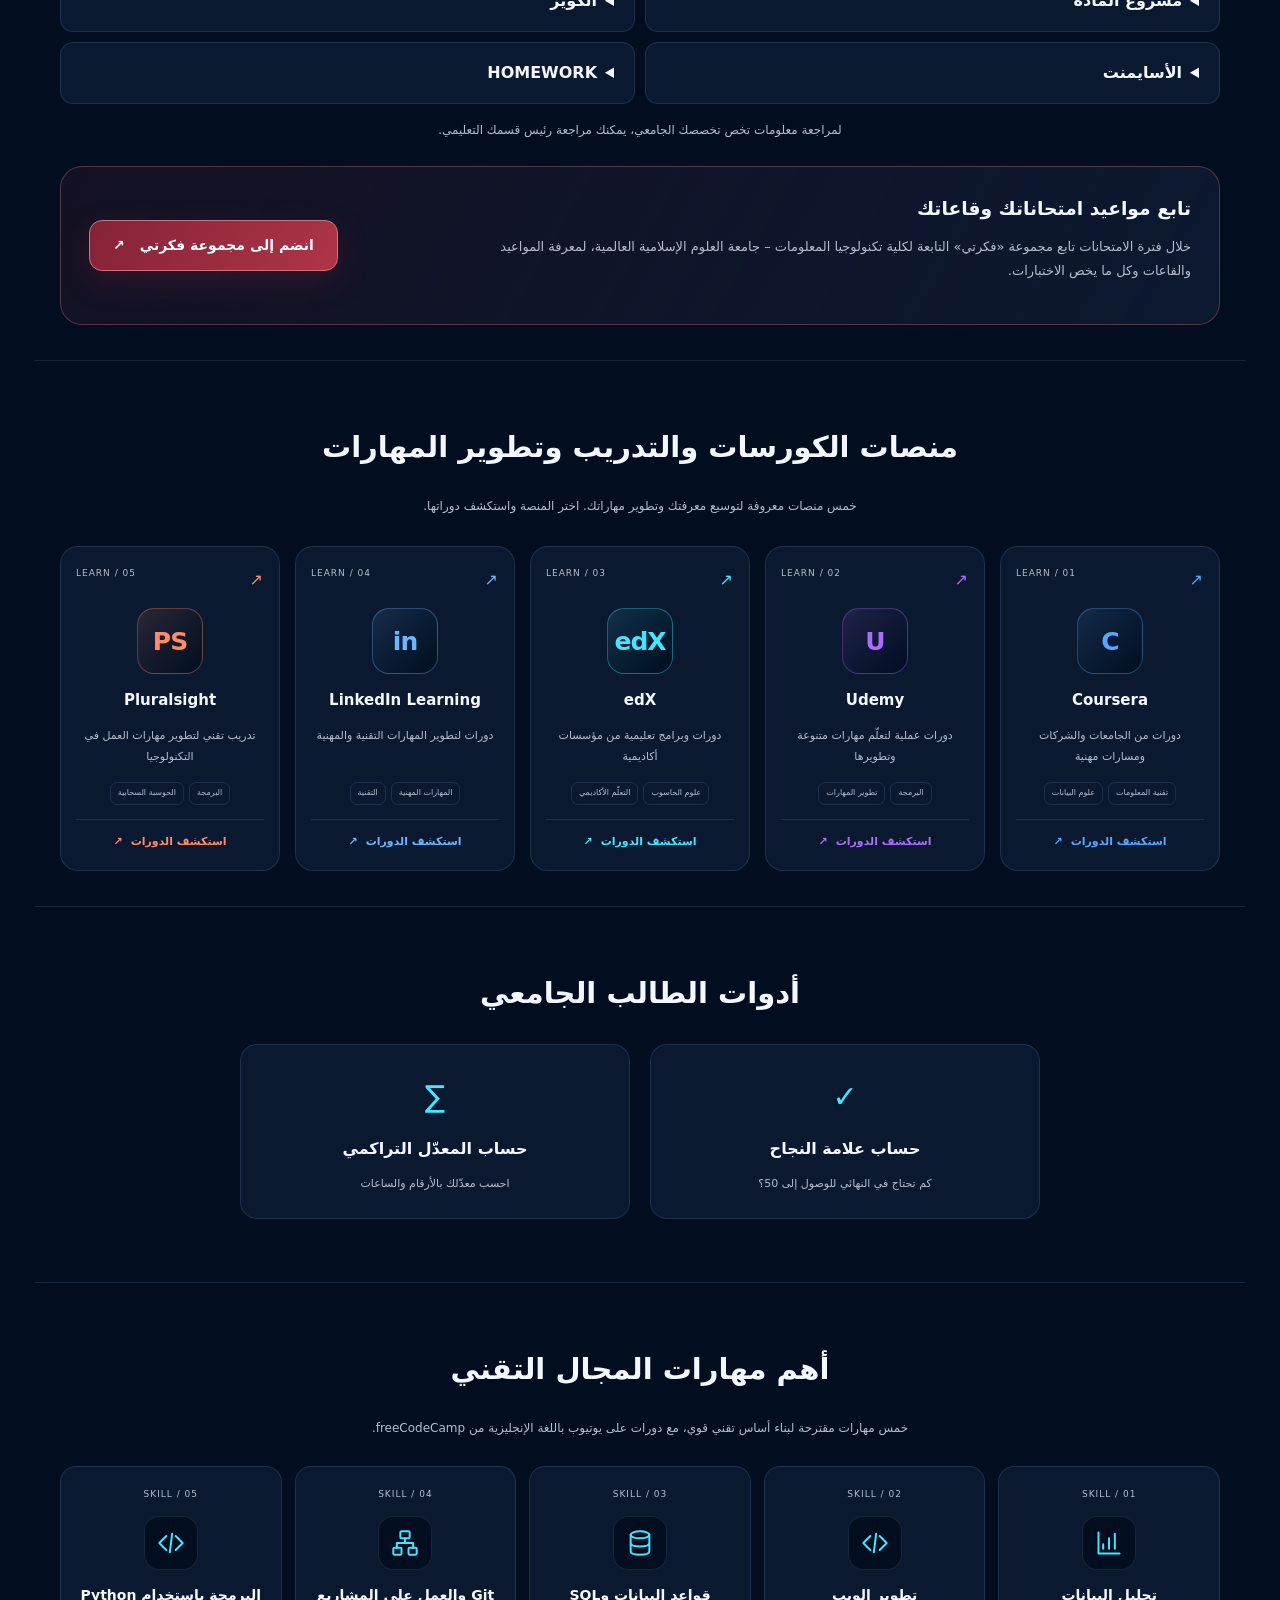
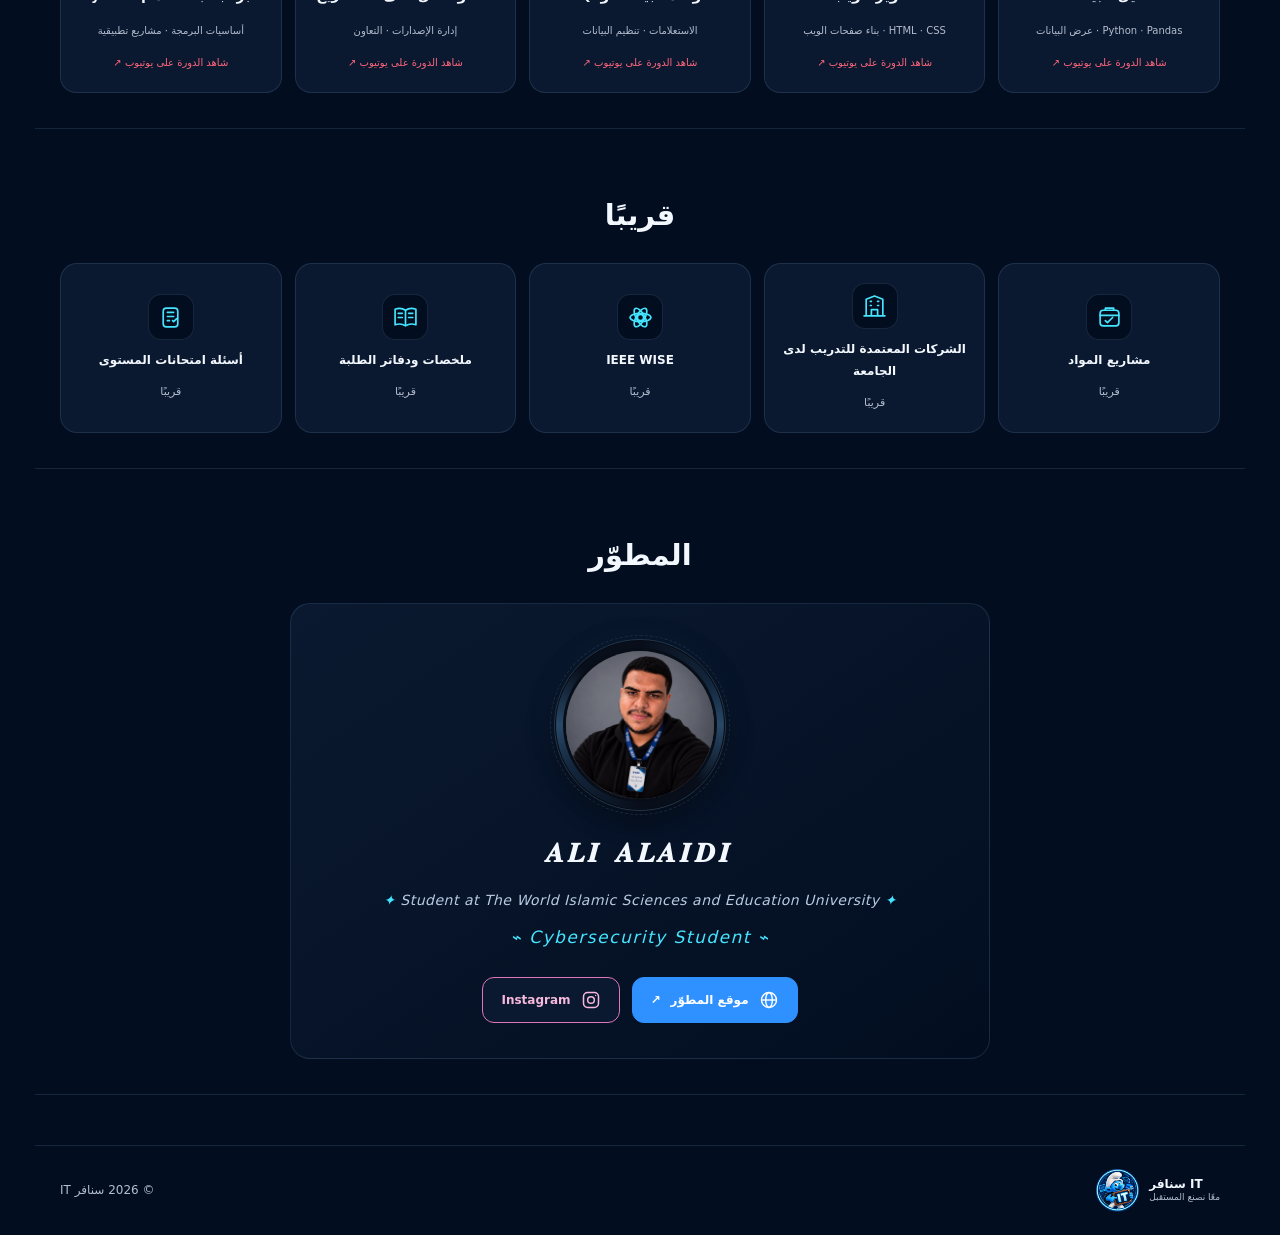
==== commit ca0cb6c8: "Add files via upload" ====
--- a/index.html
+++ b/index.html
@@ -6,13 +6,11 @@
   <meta name="theme-color" content="#070e20" />
   <meta name="description" content="سنافر IT - بوابتك الذكية للتعلم الجامعي" />
   <title>سنافر IT | منصتك التعليمية</title>
-  <link rel="preconnect" href="https://fonts.googleapis.com" />
-  <link rel="preconnect" href="https://fonts.gstatic.com" crossorigin />
-  <link href="https://fonts.googleapis.com/css2?family=Cairo:wght@400;500;600;700;800;900&display=swap" rel="stylesheet" />
   <link rel="stylesheet" href="styles.css" />
   <link rel="stylesheet" href="watch.css" /><link rel="stylesheet" href="university.css" />
   <link rel="preload" as="image" href="assets/hero-reference-v2.png" />
   <link rel="stylesheet" href="home-cinematic.css" />
+  <link rel="stylesheet" href="thmanyah.css" />
 </head>
 <body class="cinematic-home">
   <div class="ambient ambient-one"></div><div class="ambient ambient-two"></div>
@@ -23,8 +21,8 @@
   </header>
   <main>
     <section id="home" class="hero container">
-      <div class="hero-copy"><h1>كل اللي تحتاجه<br/>برحلتك الجامعية<br/><span class="gradient-text">بمكان واحد.</span></h1><p>خططك الجامعية، موادك، شروحاتك، وأدواتك،<br/>كلها بمكان واحد.</p><div class="hero-actions"><a class="btn btn-primary" href="#services">ابدأ الآن <span aria-hidden="true">→</span></a><a class="btn btn-outline" href="#materials"><span aria-hidden="true">▤</span> تصفح المواد</a></div><div class="hero-shortcuts"><a href="#academic-calendar">التقويم الجامعي</a><a href="#alerts">تنبيهات</a><a href="#lessons">تصفح الشروحات</a></div></div>
-      <div class="hero-art" role="img" aria-label="سنفور IT أمام كلية تكنولوجيا المعلومات بإضاءة زرقاء"></div><div class="whatsapp-community-links" aria-label="مجموعات واتساب"><a class="whatsapp-community-card" href="https://chat.whatsapp.com/IGoztX9nsLLITHyfJJWVKI?mode=wwt" target="_blank" rel="noopener noreferrer"><span class="community-icon"><svg viewBox="0 0 24 24" fill="none" stroke="currentColor" stroke-width="1.7" stroke-linecap="round" stroke-linejoin="round" aria-hidden="true"><path d="M7 10a5 5 0 0 1 10 0M4 22v-2a8 8 0 0 1 16 0v2"/><circle cx="12" cy="7" r="4"/></svg></span><strong>مجموعة سنافر IT</strong><span class="community-arrow" aria-hidden="true">↗</span></a><a class="whatsapp-community-card" href="https://chat.whatsapp.com/EFtoMsWd3rEJQwsGL3XWZk?mode=ems_copy_t" target="_blank" rel="noopener noreferrer"><span class="community-icon"><svg viewBox="0 0 24 24" fill="none" stroke="currentColor" stroke-width="1.7" stroke-linecap="round" stroke-linejoin="round" aria-hidden="true"><path d="m2 8 10-5 10 5-10 5Z M5 10v7c4 3 10 3 14 0v-7M22 8v8"/></svg></span><strong>مجموعة طلاب بكالوريوس IT</strong><span class="community-arrow" aria-hidden="true">↗</span></a><a class="whatsapp-community-card" href="https://chat.whatsapp.com/LTRnELz2OYs3MRa8j5mys7" target="_blank" rel="noopener noreferrer"><span class="community-icon"><svg viewBox="0 0 24 24" fill="none" stroke="currentColor" stroke-width="1.7" stroke-linecap="round" stroke-linejoin="round" aria-hidden="true"><path d="M12 5C8 2 4 3 2 4v16c3-1 7-1 10 1 3-2 7-2 10-1V4c-2-1-6-2-10 1ZM12 5v16"/></svg></span><strong>مجتمع مواد الكلية</strong><span class="community-arrow" aria-hidden="true">↗</span></a></div></section>
+      <div class="hero-copy"><div class="hero-label">سنافر IT · معرفة تدعم مسيرتك</div><h1>بوابة طلبة<br/><span class="gradient-text">كلية تكنولوجيا المعلومات</span></h1><p>خطط دراسية، ومواد تعليمية، وشروحات متخصصة.<br/>موارد منظّمة تدعم تعلّمك وتطوير مهاراتك التقنية.</p><div class="hero-actions"><a class="btn btn-primary" href="#services">استكشف الخدمات <span aria-hidden="true">→</span></a><a class="btn btn-outline" href="#materials"><span aria-hidden="true">▤</span> تصفح المواد</a></div><div class="hero-shortcuts"><a href="#academic-calendar">التقويم الجامعي</a><a href="#alerts">تنبيهات</a><a href="#lessons">تصفح الشروحات</a></div></div>
+      <div class="hero-art" role="img" aria-label="سنفور IT أمام كلية تكنولوجيا المعلومات بإضاءة زرقاء"></div><div class="whatsapp-community-links" aria-label="مجموعات واتساب"><a class="whatsapp-community-card" href="https://chat.whatsapp.com/IGoztX9nsLLITHyfJJWVKI?mode=wwt" target="_blank" rel="noopener noreferrer"><span class="community-icon"><svg viewBox="0 0 24 24" fill="none" stroke="currentColor" stroke-width="1.7" stroke-linecap="round" stroke-linejoin="round" aria-hidden="true"><path d="M7 10a5 5 0 0 1 10 0M4 22v-2a8 8 0 0 1 16 0v2"/><circle cx="12" cy="7" r="4"/></svg></span><strong>مجموعة سنافر IT</strong><span class="community-arrow" aria-hidden="true">↗</span></a><button type="button" class="whatsapp-community-card raa-launch" id="raaPlatformBtn" aria-haspopup="dialog"><span class="community-icon raa-logo-frame"><img class="raa-logo" src="https://images.b3na.com/Upload/AvatarUser/75335/1786687584_107.webp" alt="شعار منصة RAA" loading="lazy" decoding="async" referrerpolicy="no-referrer" /><span class="raa-logo-fallback" hidden aria-hidden="true">RAA</span></span><span class="raa-launch-copy"><strong>منصة RAA</strong><small>المواد والشروحات وروابط المنصة</small></span><span class="community-arrow" aria-hidden="true">↗</span></button></div></section>
     <section class="stats container" aria-label="مميزات المنصة"><div><b>10</b><span>أقسام تعليمية</span></div><div><b>04</b><span>تخصصات جامعية</span></div><div><b>24/7</b><span>المحتوى متاح دائمًا</span></div><div><b>المشرفون</b><span>مشرفون مجموعة سنافر IT</span></div></section>
     <div id="services"><section id="plans" class="section container home-section"><h2>الخطط الشجرية</h2><div class="item-grid major-grid" id="plansMajors"></div><p class="notice">اختر تخصصك لفتح الخطة التفاعلية مع التكبير والتحريك. الخطط الأصلية المرفقة بأسمائها وأسهمها.</p></section><section id="bots" class="section container home-section"><h2>بوتات التليجرام</h2><div class="item-grid" id="botLinks"></div></section><section id="materials" class="section container home-section"><h2>المواد التعليمية</h2><div class="item-grid major-grid" id="materialsMajors"></div><div class="inline-browser" id="materialsBrowser" aria-live="polite"></div></section><section id="free-materials" class="section container home-section free-section"><h2>المواد الحرة</h2><div class="free-course-buttons" id="freeCourses"></div><div class="resource-preview" id="freePreview" aria-live="polite"></div></section><section id="lessons" class="section container home-section"><h2>شروحات المواد</h2><div class="inline-browser" id="lessonsBrowser" aria-live="polite"></div></section><section id="tools" class="section container home-section"><h2>الأدوات والبرامج</h2><p class="catalog-note">اختر الأداة لفتح موقعها الرسمي والتنزيلات المتاحة.</p><div class="tool-groups"><section class="tool-group" style="--tool-accent:#ad6cff"><h3>أدوات الأمن السيبراني</h3><div class="tool-cards"><a class="tool-card" href="https://www.wireshark.org/download.html" target="_blank" rel="noopener noreferrer"><span class="tool-art" aria-hidden="true"><span class="tool-art-top"><i></i><i></i><i></i><span>IT / 01</span></span><svg viewBox="0 0 50 50" fill="none" stroke="currentColor" stroke-width="2" stroke-linecap="round" stroke-linejoin="round"><path d="M7 31h8l5-15 8 31 7-16h7"/><circle cx="25" cy="31" r="21" opacity=".35"/></svg><span class="tool-art-bottom">NETWORK<span>▰ ▰ ▱</span></span></span><strong dir="ltr">Wireshark</strong><span class="tool-description">تحليل حركة الشبكات</span><span class="tool-open">الموقع الرسمي <span aria-hidden="true">↗</span></span></a><a class="tool-card" href="https://nmap.org/download.html" target="_blank" rel="noopener noreferrer"><span class="tool-art" aria-hidden="true"><span class="tool-art-top"><i></i><i></i><i></i><span>IT / 02</span></span><svg viewBox="0 0 50 50" fill="none" stroke="currentColor" stroke-width="2" stroke-linecap="round" stroke-linejoin="round"><circle cx="25" cy="25" r="20"/><circle cx="25" cy="25" r="12" opacity=".5"/><path d="M25 25 40 10M25 5v5M5 25h5M25 40v5M40 25h5"/><circle cx="31" cy="18" r="2"/></svg><span class="tool-art-bottom">RADAR<span>▰ ▰ ▱</span></span></span><strong dir="ltr">Nmap</strong><span class="tool-description">استكشاف الشبكات</span><span class="tool-open">الموقع الرسمي <span aria-hidden="true">↗</span></span></a><a class="tool-card" href="https://portswigger.net/burp/communitydownload" target="_blank" rel="noopener noreferrer"><span class="tool-art" aria-hidden="true"><span class="tool-art-top"><i></i><i></i><i></i><span>IT / 03</span></span><svg viewBox="0 0 50 50" fill="none" stroke="currentColor" stroke-width="2" stroke-linecap="round" stroke-linejoin="round"><path d="m25 5 16 6v13c0 11-10 18-16 22-6-4-16-11-16-22V11Z"/><path d="m17 25 6 6 11-13"/></svg><span class="tool-art-bottom">SHIELD<span>▰ ▰ ▱</span></span></span><strong dir="ltr">Burp Suite Community</strong><span class="tool-description">اختبار تطبيقات الويب</span><span class="tool-open">الموقع الرسمي <span aria-hidden="true">↗</span></span></a></div></section><section class="tool-group" style="--tool-accent:#42d79c"><h3>أدوات البرمجة</h3><div class="tool-cards"><a class="tool-card" href="https://code.visualstudio.com/download" target="_blank" rel="noopener noreferrer"><span class="tool-art" aria-hidden="true"><span class="tool-art-top"><i></i><i></i><i></i><span>IT / 01</span></span><svg viewBox="0 0 50 50" fill="none" stroke="currentColor" stroke-width="2" stroke-linecap="round" stroke-linejoin="round"><path d="m17 13-12 12 12 12m16-24 12 12-12 12M29 8l-8 34"/></svg><span class="tool-art-bottom">CODE<span>▰ ▰ ▱</span></span></span><strong dir="ltr">Visual Studio Code</strong><span class="tool-description">محرر الأكواد</span><span class="tool-open">الموقع الرسمي <span aria-hidden="true">↗</span></span></a><a class="tool-card" href="https://git-scm.com/downloads/" target="_blank" rel="noopener noreferrer"><span class="tool-art" aria-hidden="true"><span class="tool-art-top"><i></i><i></i><i></i><span>IT / 02</span></span><svg viewBox="0 0 50 50" fill="none" stroke="currentColor" stroke-width="2" stroke-linecap="round" stroke-linejoin="round"><circle cx="15" cy="9" r="5"/><circle cx="35" cy="15" r="5"/><circle cx="15" cy="41" r="5"/><path d="M15 14v22m0-5c20 0 20-6 20-11"/></svg><span class="tool-art-bottom">BRANCH<span>▰ ▰ ▱</span></span></span><strong dir="ltr">Git</strong><span class="tool-description">إدارة إصدارات المشاريع</span><span class="tool-open">الموقع الرسمي <span aria-hidden="true">↗</span></span></a><a class="tool-card" href="https://www.python.org/downloads/" target="_blank" rel="noopener noreferrer"><span class="tool-art" aria-hidden="true"><span class="tool-art-top"><i></i><i></i><i></i><span>IT / 03</span></span><svg viewBox="0 0 50 50" fill="none" stroke="currentColor" stroke-width="2" stroke-linecap="round" stroke-linejoin="round"><path d="m17 13-12 12 12 12m16-24 12 12-12 12M29 8l-8 34"/></svg><span class="tool-art-bottom">CODE<span>▰ ▰ ▱</span></span></span><strong dir="ltr">Python</strong><span class="tool-description">لغة البرمجة وأدواتها</span><span class="tool-open">الموقع الرسمي <span aria-hidden="true">↗</span></span></a></div></section><section class="tool-group" style="--tool-accent:#54a8ff"><h3>كالي لينكس وأدواته</h3><div class="tool-cards"><a class="tool-card" href="https://www.kali.org/get-kali/" target="_blank" rel="noopener noreferrer"><span class="tool-art" aria-hidden="true"><span class="tool-art-top"><i></i><i></i><i></i><span>IT / 01</span></span><svg viewBox="0 0 50 50" fill="none" stroke="currentColor" stroke-width="2" stroke-linecap="round" stroke-linejoin="round"><rect x="4" y="7" width="42" height="36" rx="6"/><path d="m12 18 8 7-8 7m14 0h11"/></svg><span class="tool-art-bottom">TERMINAL<span>▰ ▰ ▱</span></span></span><strong dir="ltr">Kali Linux</strong><span class="tool-description">النظام ونسخه الرسمية</span><span class="tool-open">الموقع الرسمي <span aria-hidden="true">↗</span></span></a><a class="tool-card" href="https://www.kali.org/tools/metasploit-framework/" target="_blank" rel="noopener noreferrer"><span class="tool-art" aria-hidden="true"><span class="tool-art-top"><i></i><i></i><i></i><span>IT / 02</span></span><svg viewBox="0 0 50 50" fill="none" stroke="currentColor" stroke-width="2" stroke-linecap="round" stroke-linejoin="round"><path d="m25 5 16 6v13c0 11-10 18-16 22-6-4-16-11-16-22V11Z"/><path d="m17 25 6 6 11-13"/></svg><span class="tool-art-bottom">SHIELD<span>▰ ▰ ▱</span></span></span><strong dir="ltr">Metasploit Framework</strong><span class="tool-description">مختبرات اختبار الأمان</span><span class="tool-open">الموقع الرسمي <span aria-hidden="true">↗</span></span></a><a class="tool-card" href="https://www.kali.org/tools/john/" target="_blank" rel="noopener noreferrer"><span class="tool-art" aria-hidden="true"><span class="tool-art-top"><i></i><i></i><i></i><span>IT / 03</span></span><svg viewBox="0 0 50 50" fill="none" stroke="currentColor" stroke-width="2" stroke-linecap="round" stroke-linejoin="round"><circle cx="16" cy="17" r="11"/><path d="m24 25 19 19m-8-8 6-6m-12 0 6-6"/></svg><span class="tool-art-bottom">KEY<span>▰ ▰ ▱</span></span></span><strong dir="ltr">John the Ripper</strong><span class="tool-description">تدقيق قوة كلمات المرور</span><span class="tool-open">الموقع الرسمي <span aria-hidden="true">↗</span></span></a></div></section><section class="tool-group" style="--tool-accent:#f5ad35"><h3>أدوات تكنولوجيا المعلومات</h3><div class="tool-cards"><a class="tool-card" href="https://www.docker.com/products/docker-desktop/" target="_blank" rel="noopener noreferrer"><span class="tool-art" aria-hidden="true"><span class="tool-art-top"><i></i><i></i><i></i><span>IT / 01</span></span><svg viewBox="0 0 50 50" fill="none" stroke="currentColor" stroke-width="2" stroke-linecap="round" stroke-linejoin="round"><path d="m25 4 20 11v22L25 48 5 37V15Z M5 15l20 11 20-11M25 26v22M15 9l20 11"/></svg><span class="tool-art-bottom">BOX<span>▰ ▰ ▱</span></span></span><strong dir="ltr">Docker Desktop</strong><span class="tool-description">بيئات التطبيقات والحاويات</span><span class="tool-open">الموقع الرسمي <span aria-hidden="true">↗</span></span></a><a class="tool-card" href="https://www.virtualbox.org/wiki/Downloads" target="_blank" rel="noopener noreferrer"><span class="tool-art" aria-hidden="true"><span class="tool-art-top"><i></i><i></i><i></i><span>IT / 02</span></span><svg viewBox="0 0 50 50" fill="none" stroke="currentColor" stroke-width="2" stroke-linecap="round" stroke-linejoin="round"><rect x="4" y="6" width="42" height="30" rx="4"/><path d="M17 46h16M25 36v10"/></svg><span class="tool-art-bottom">COMPUTER<span>▰ ▰ ▱</span></span></span><strong dir="ltr">VirtualBox</strong><span class="tool-description">تشغيل الأنظمة الافتراضية</span><span class="tool-open">الموقع الرسمي <span aria-hidden="true">↗</span></span></a><a class="tool-card" href="https://www.postman.com/downloads/" target="_blank" rel="noopener noreferrer"><span class="tool-art" aria-hidden="true"><span class="tool-art-top"><i></i><i></i><i></i><span>IT / 03</span></span><svg viewBox="0 0 50 50" fill="none" stroke="currentColor" stroke-width="2" stroke-linecap="round" stroke-linejoin="round"><rect x="4" y="8" width="42" height="34" rx="5"/><path d="M4 17h42m-29 7-6 6 6 6m16-12 6 6-6 6"/></svg><span class="tool-art-bottom">API<span>▰ ▰ ▱</span></span></span><strong dir="ltr">Postman</strong><span class="tool-description">تطوير واختبار واجهات API</span><span class="tool-open">الموقع الرسمي <span aria-hidden="true">↗</span></span></a></div></section></div></section></div>
 <section id="academic-calendar" class="section container home-section university-section" aria-labelledby="calendarHeading">
@@ -49,6 +47,7 @@
   <script src="script.js"></script>
   <script src="student-tools.js"></script>
 <script src="university.js"></script>
+  <script src="raa-platform.js"></script>
 </body>
 </html>
 
--- a/thmanyah.css
+++ b/thmanyah.css
@@ -0,0 +1,30 @@
+@font-face{font-family:Thmanyah;src:url('assets/fonts/thmanyahsans-Regular.woff2') format('woff2');font-weight:400;font-style:normal;font-display:swap}
+@font-face{font-family:Thmanyah;src:url('assets/fonts/thmanyahsans-Medium.woff2') format('woff2');font-weight:500 600;font-style:normal;font-display:swap}
+@font-face{font-family:Thmanyah;src:url('assets/fonts/thmanyahsans-Bold.woff2') format('woff2');font-weight:700 800;font-style:normal;font-display:swap}
+@font-face{font-family:Thmanyah;src:url('assets/fonts/thmanyahsans-Black.woff2') format('woff2');font-weight:900;font-style:normal;font-display:swap}
+body,body *{font-family:Thmanyah,system-ui,sans-serif!important}
+body{line-height:1.85}h1,h2,h3{line-height:1.45}button,input,select,textarea{font-family:Thmanyah,system-ui,sans-serif}
+.cinematic-home .hero h1{font-size:clamp(40px,3.9vw,65px);line-height:1.5;letter-spacing:0}
+.cinematic-home .brand span{letter-spacing:0}.cinematic-home .desktop-nav{font-size:clamp(12px,.95vw,16px)}
+.cinematic-home .whatsapp-community-links{grid-template-columns:repeat(2,minmax(0,1fr));max-width:1100px;margin-inline:auto}
+.raa-launch{font:inherit;color:var(--text);cursor:pointer;text-align:right;width:100%}.raa-launch .community-icon{font-weight:900;font-size:15px;letter-spacing:.5px}.raa-launch-copy{display:flex;flex-direction:column;gap:3px}.raa-launch-copy small{color:var(--muted);font-size:12px}
+.raa-intro{margin:0 0 22px;color:var(--muted);line-height:1.9}.raa-links{display:grid;grid-template-columns:repeat(2,minmax(0,1fr));gap:12px}.raa-link{display:flex;align-items:center;gap:14px;padding:18px;border:1px solid #3c9ad44d;border-radius:15px;background:linear-gradient(135deg,#102c46,#08162b);transition:border-color .2s,transform .2s}.raa-link:hover{border-color:#38c9ff;transform:translateY(-2px)}.raa-link-mark{width:44px;height:44px;display:grid;place-items:center;background:#189fff18;border-radius:12px;color:#66d7ff;font-size:21px;flex-shrink:0}.raa-link strong,.raa-link small{display:block}.raa-link small{color:var(--muted);font-size:12px;margin-top:3px;overflow-wrap:anywhere}.raa-link-arrow{margin-inline-start:auto;color:#62ceff}.raa-contact{display:flex;align-items:center;justify-content:space-between;gap:15px;padding:17px 20px;margin-top:18px;border:1px solid var(--line);border-radius:15px;background:#0b2234}.raa-contact a{color:#68d6ff;font-weight:700}
+@media(max-width:950px){.cinematic-home .desktop-nav{font-size:11px;gap:10px}}
+@media(max-width:720px){.cinematic-home .hero h1{font-size:clamp(30px,8vw,44px)}.cinematic-home .desktop-nav{font-size:14px}.cinematic-home .whatsapp-community-links,.raa-links{grid-template-columns:1fr}.raa-link{padding:15px}.raa-contact{flex-wrap:wrap}.cinematic-home .stats{margin-top:10px}}
+/* Refined typography and translucent community controls. */
+.cinematic-home .hero-label{display:inline-flex;align-items:center;margin-bottom:22px;padding:7px 14px;border:1px solid #86d6ff35;border-radius:30px;background:#70bfff0a;color:#a6d7f0;font-size:12px;line-height:1.7;backdrop-filter:blur(12px)}
+.cinematic-home .hero h1{font-size:clamp(28px,2.25vw,38px);line-height:1.65;font-weight:700;letter-spacing:0;margin-bottom:20px}
+.cinematic-home .hero-copy>p{font-size:clamp(14px,1.05vw,18px);line-height:2;color:#becbdd;margin-bottom:28px}
+.cinematic-home .hero-copy{top:clamp(100px,9vw,152px)}
+.cinematic-home .whatsapp-community-card,.cinematic-home .hero-actions .btn,.raa-link{background:linear-gradient(135deg,rgba(151,203,255,.13),rgba(36,70,107,.07) 55%,rgba(161,208,255,.045));border:1px solid rgba(171,218,255,.24);box-shadow:inset 0 1px 0 rgba(235,249,255,.16),inset 0 -1px 0 rgba(127,187,238,.035),0 14px 32px rgba(0,0,0,.18);backdrop-filter:blur(20px) saturate(145%);-webkit-backdrop-filter:blur(20px) saturate(145%);transition:background .2s,border-color .2s,box-shadow .2s,transform .2s}
+.cinematic-home .whatsapp-community-card{min-height:96px;padding:20px 24px;border-radius:22px;position:relative;overflow:hidden;text-align:right}
+.cinematic-home .whatsapp-community-card:hover,.cinematic-home .hero-actions .btn:hover,.raa-link:hover{background:linear-gradient(135deg,#89cfff26,#32608c18);border-color:#a1dbff77;box-shadow:inset 0 1px 0 #eafaff38,0 16px 35px #0004;transform:translateY(-2px)}
+.cinematic-home .community-icon{width:54px;height:54px;border:1px solid #b7e6ff25;border-radius:16px;background:#b3deff0b;box-shadow:inset 0 1px 0 #ffffff15;color:#8bddff}
+.cinematic-home .whatsapp-community-card strong{font-size:16px;font-weight:700}.raa-launch-copy small{font-size:12px;line-height:1.7;color:#b3c6db}
+.cinematic-home .raa-logo-frame{overflow:hidden;background:#ffffffef;padding:3px;border-color:#ffffff55}.raa-logo{width:100%;height:100%;object-fit:contain;border-radius:12px;display:block}.raa-logo[hidden]{display:none}.raa-logo-fallback{color:#1077bd;font-size:16px}.raa-logo-fallback[hidden]{display:none}
+.cinematic-home .hero-actions .btn{border-radius:15px;min-height:54px;font-size:15px;gap:12px;padding:11px 18px}
+.cinematic-home .hero-actions .btn-primary{border-color:#74d9ff66;background:linear-gradient(125deg,#168ce32e,#21c4ff16);color:#eaf9ff}
+.cinematic-home .stats{background:linear-gradient(120deg,#aacfff0d,#508abe06);border-color:#bfdcff22;box-shadow:inset 0 1px 0 #e1f4ff0f;backdrop-filter:blur(16px)}
+.cinematic-home .stats b{font-size:26px;font-weight:700}.cinematic-home .stats span{font-size:12px}
+@media(max-width:720px){.cinematic-home .hero-copy{top:auto}.cinematic-home .hero h1{font-size:clamp(25px,6.7vw,30px);line-height:1.6}.cinematic-home .hero-label{font-size:11px;margin-bottom:16px}.cinematic-home .hero-copy>p{font-size:14px;line-height:1.95}.cinematic-home .hero-actions .btn{font-size:12px;padding:10px 12px;min-height:49px}.cinematic-home .whatsapp-community-card{min-height:85px;padding:17px 19px;border-radius:19px}.cinematic-home .whatsapp-community-card strong{font-size:15px}.cinematic-home .stats b{font-size:24px}}
+@media(prefers-reduced-motion:reduce){.cinematic-home .whatsapp-community-card:hover,.cinematic-home .hero-actions .btn:hover,.raa-link:hover{transform:none}}
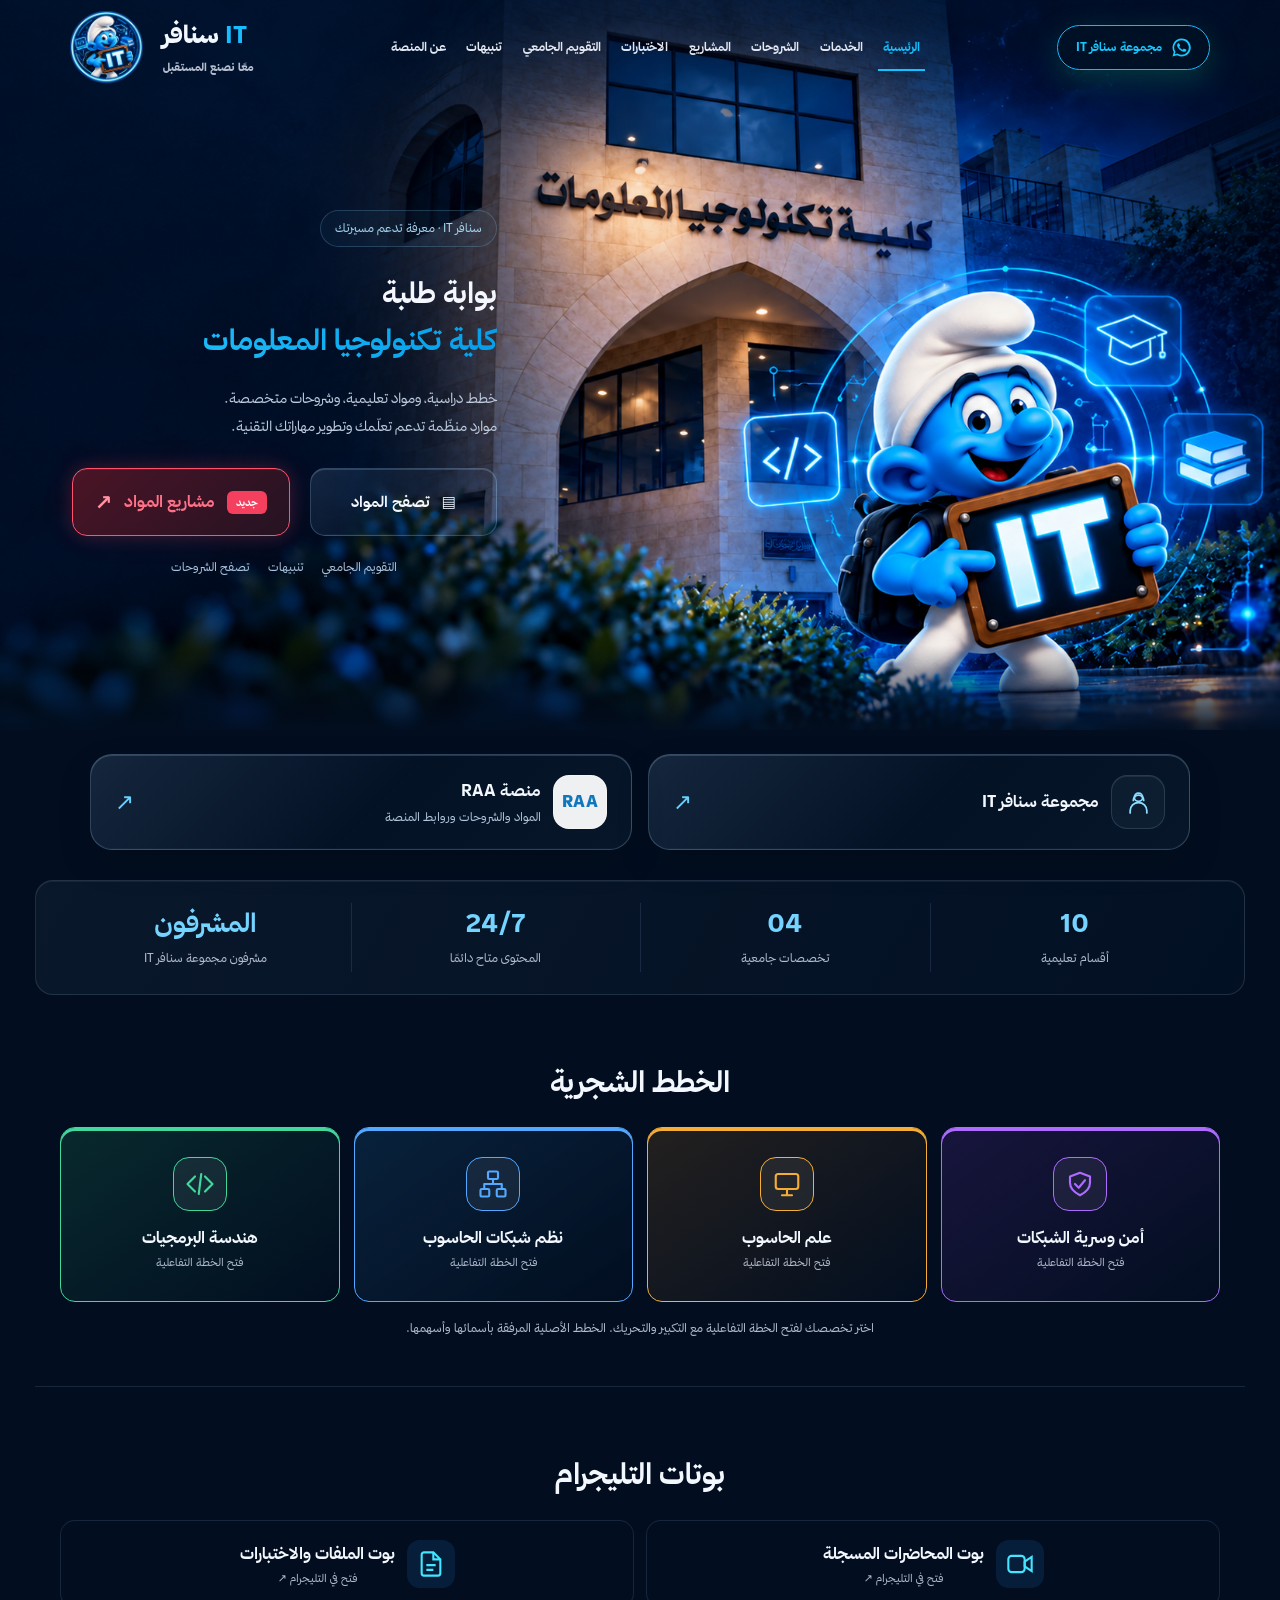
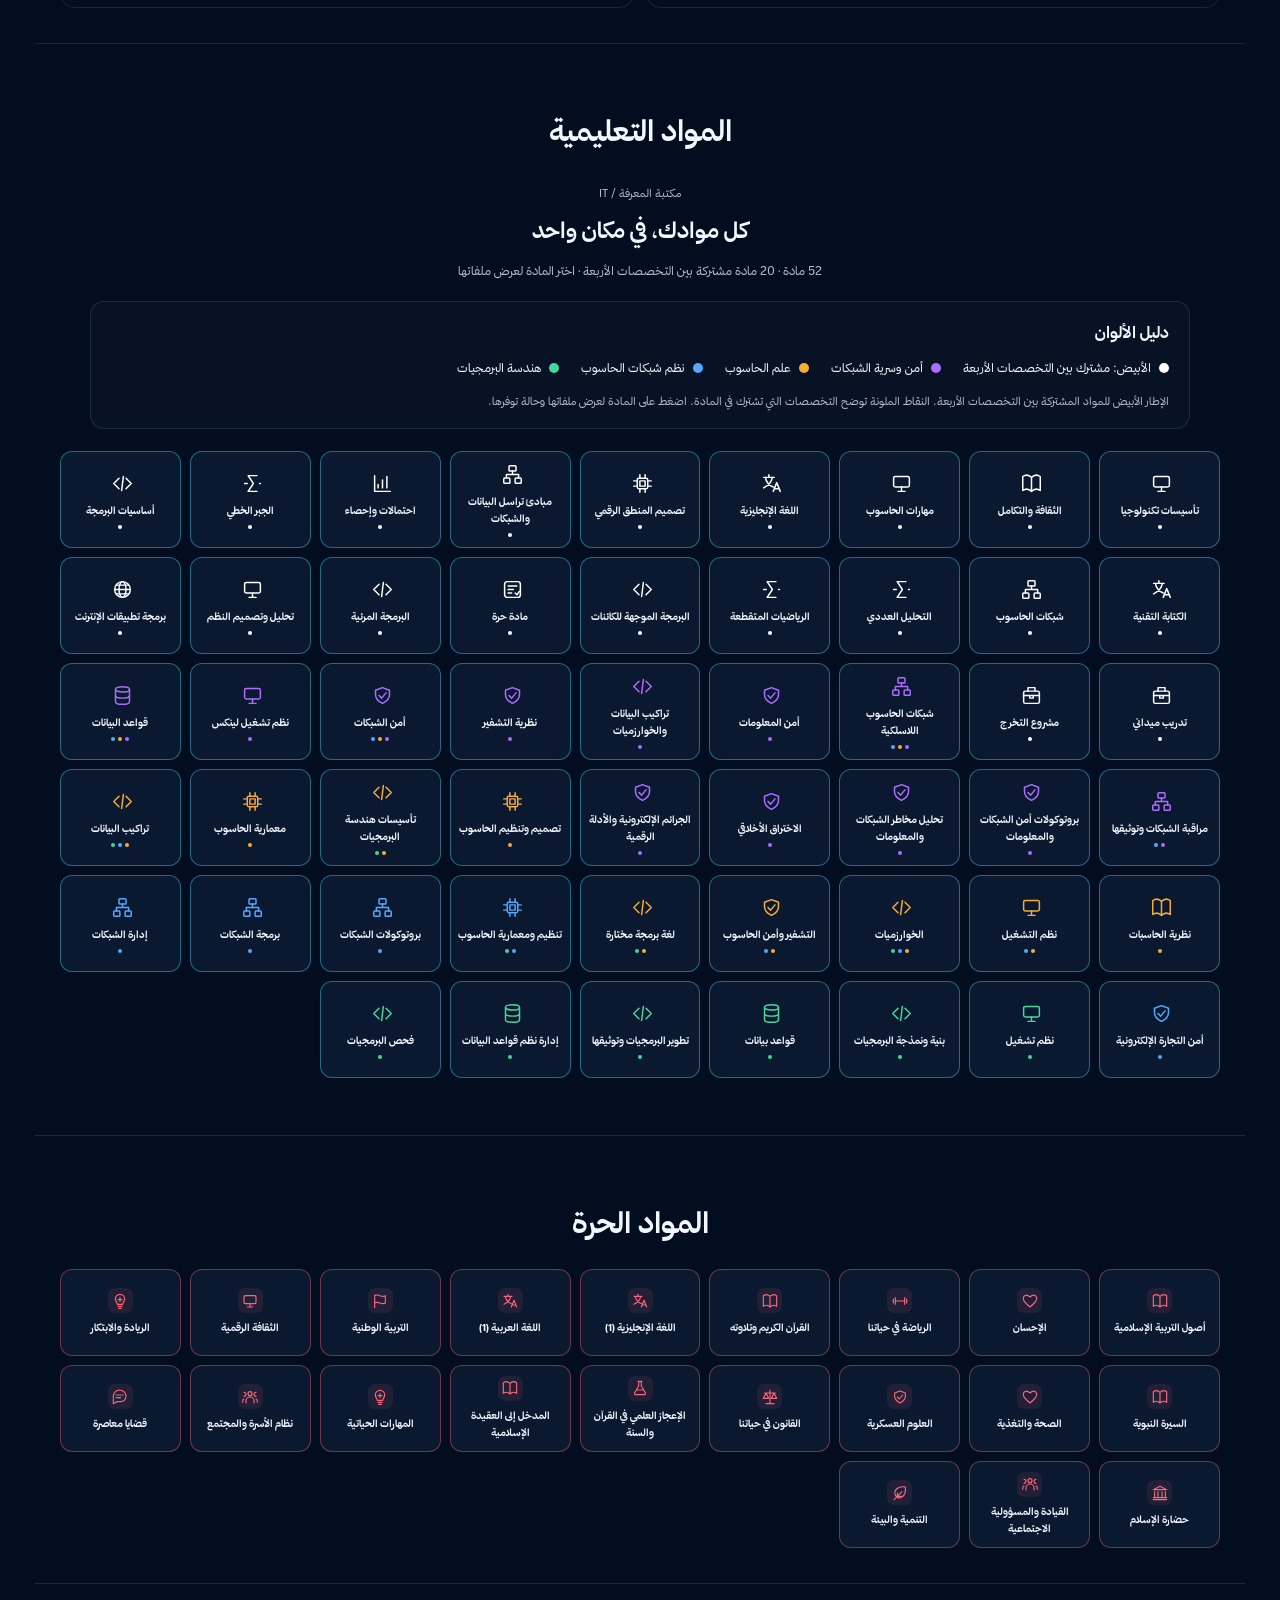
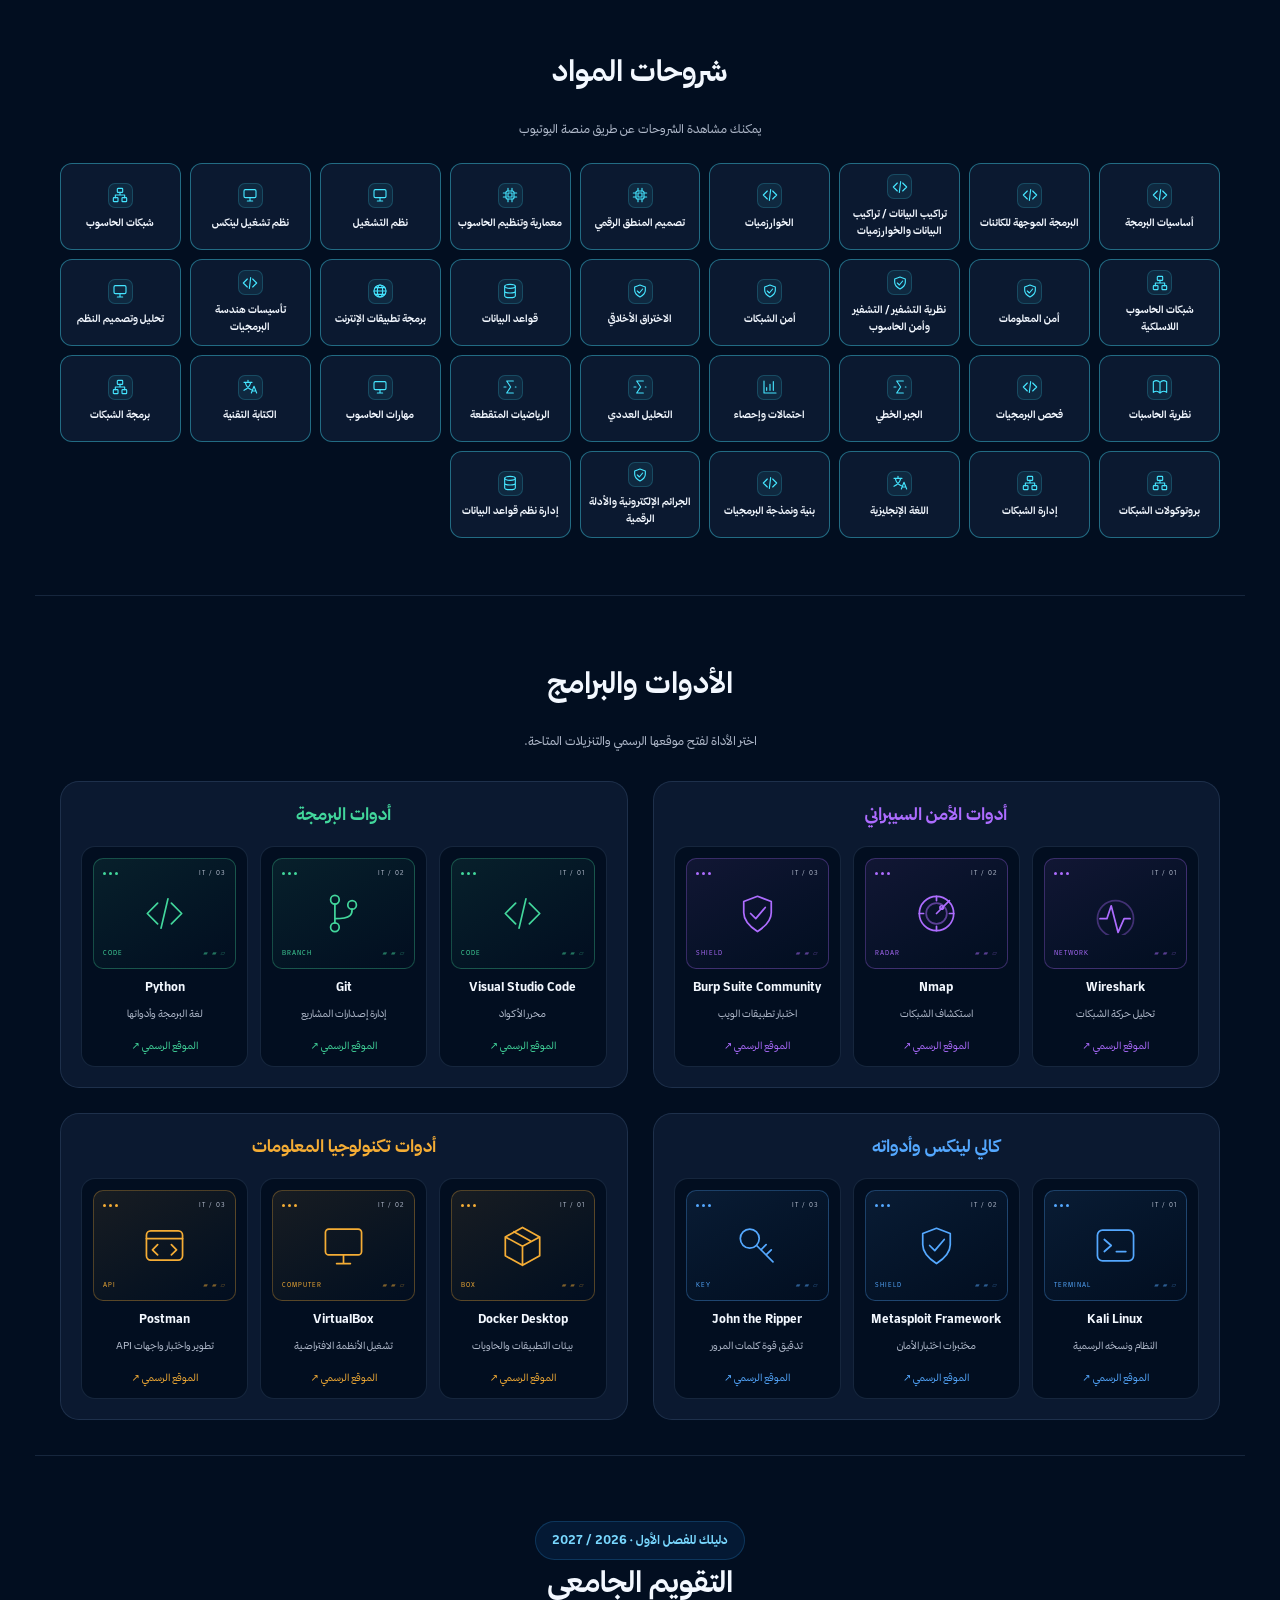
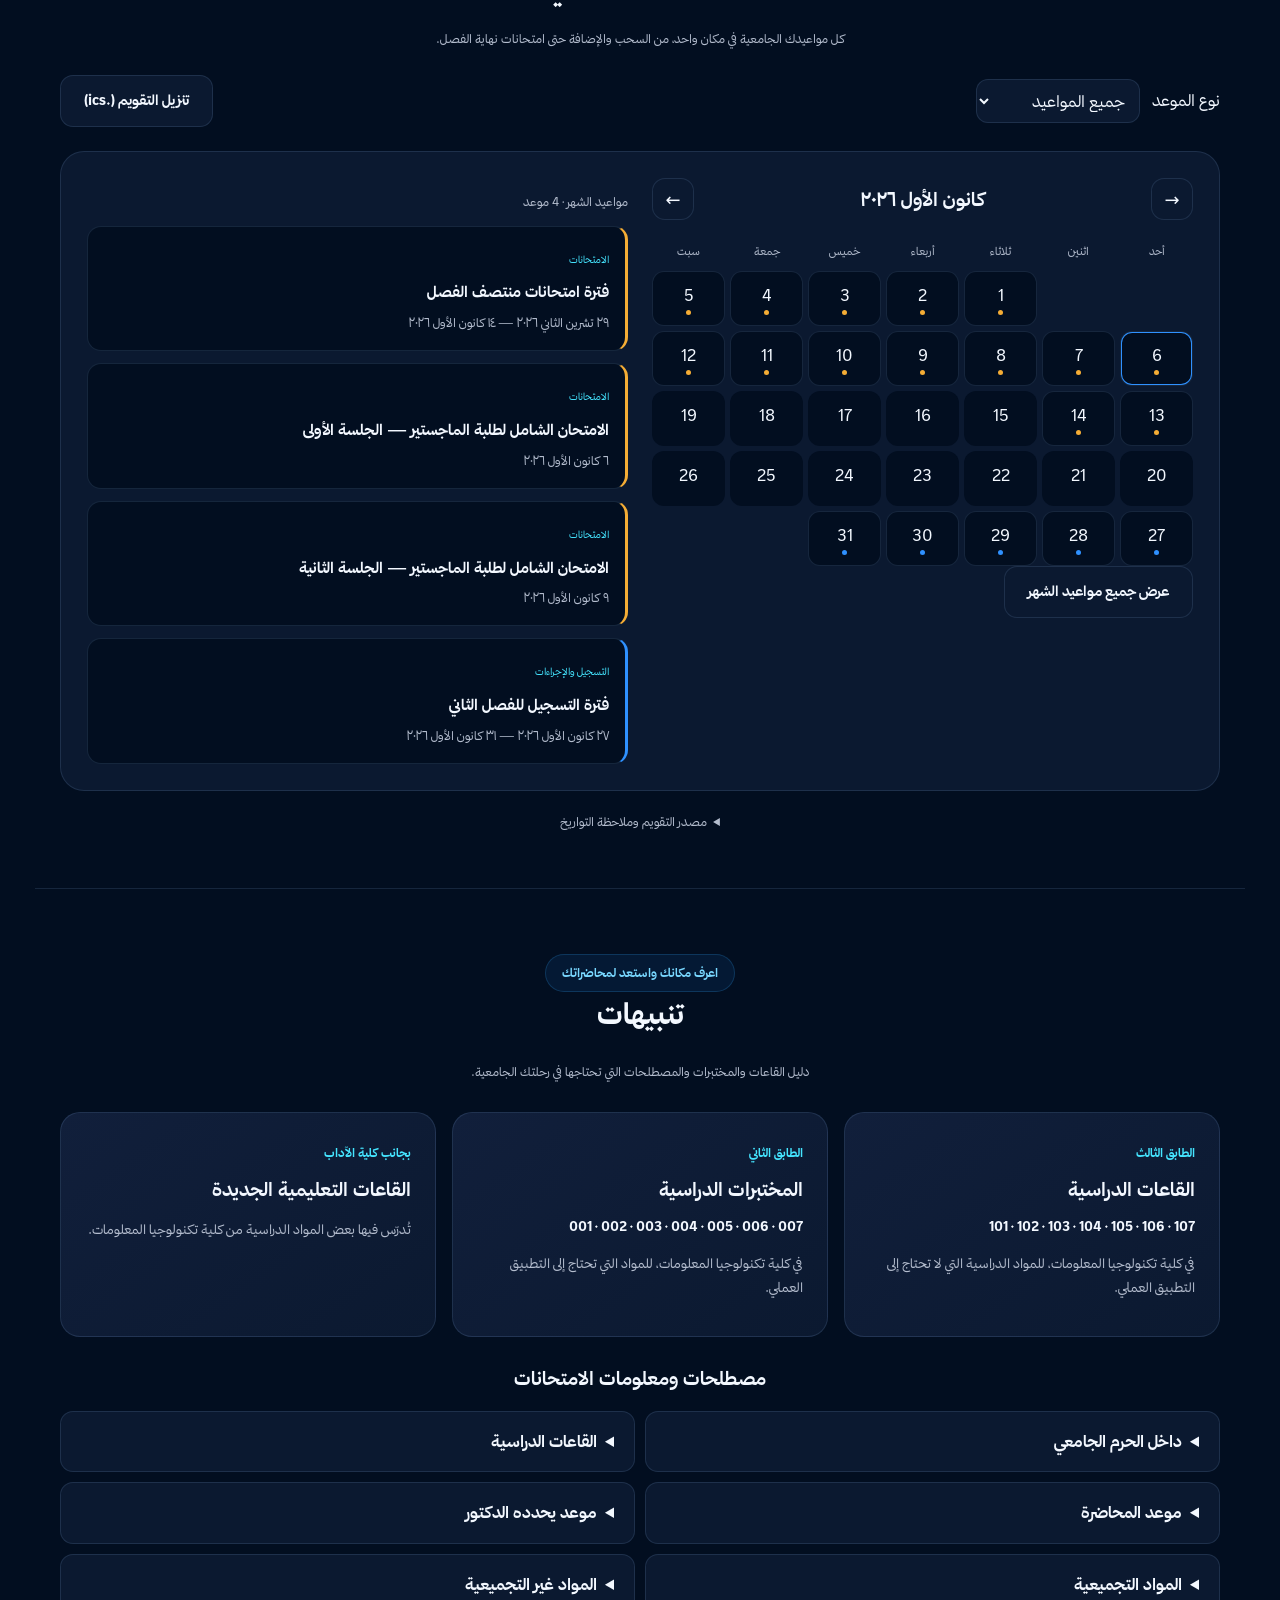
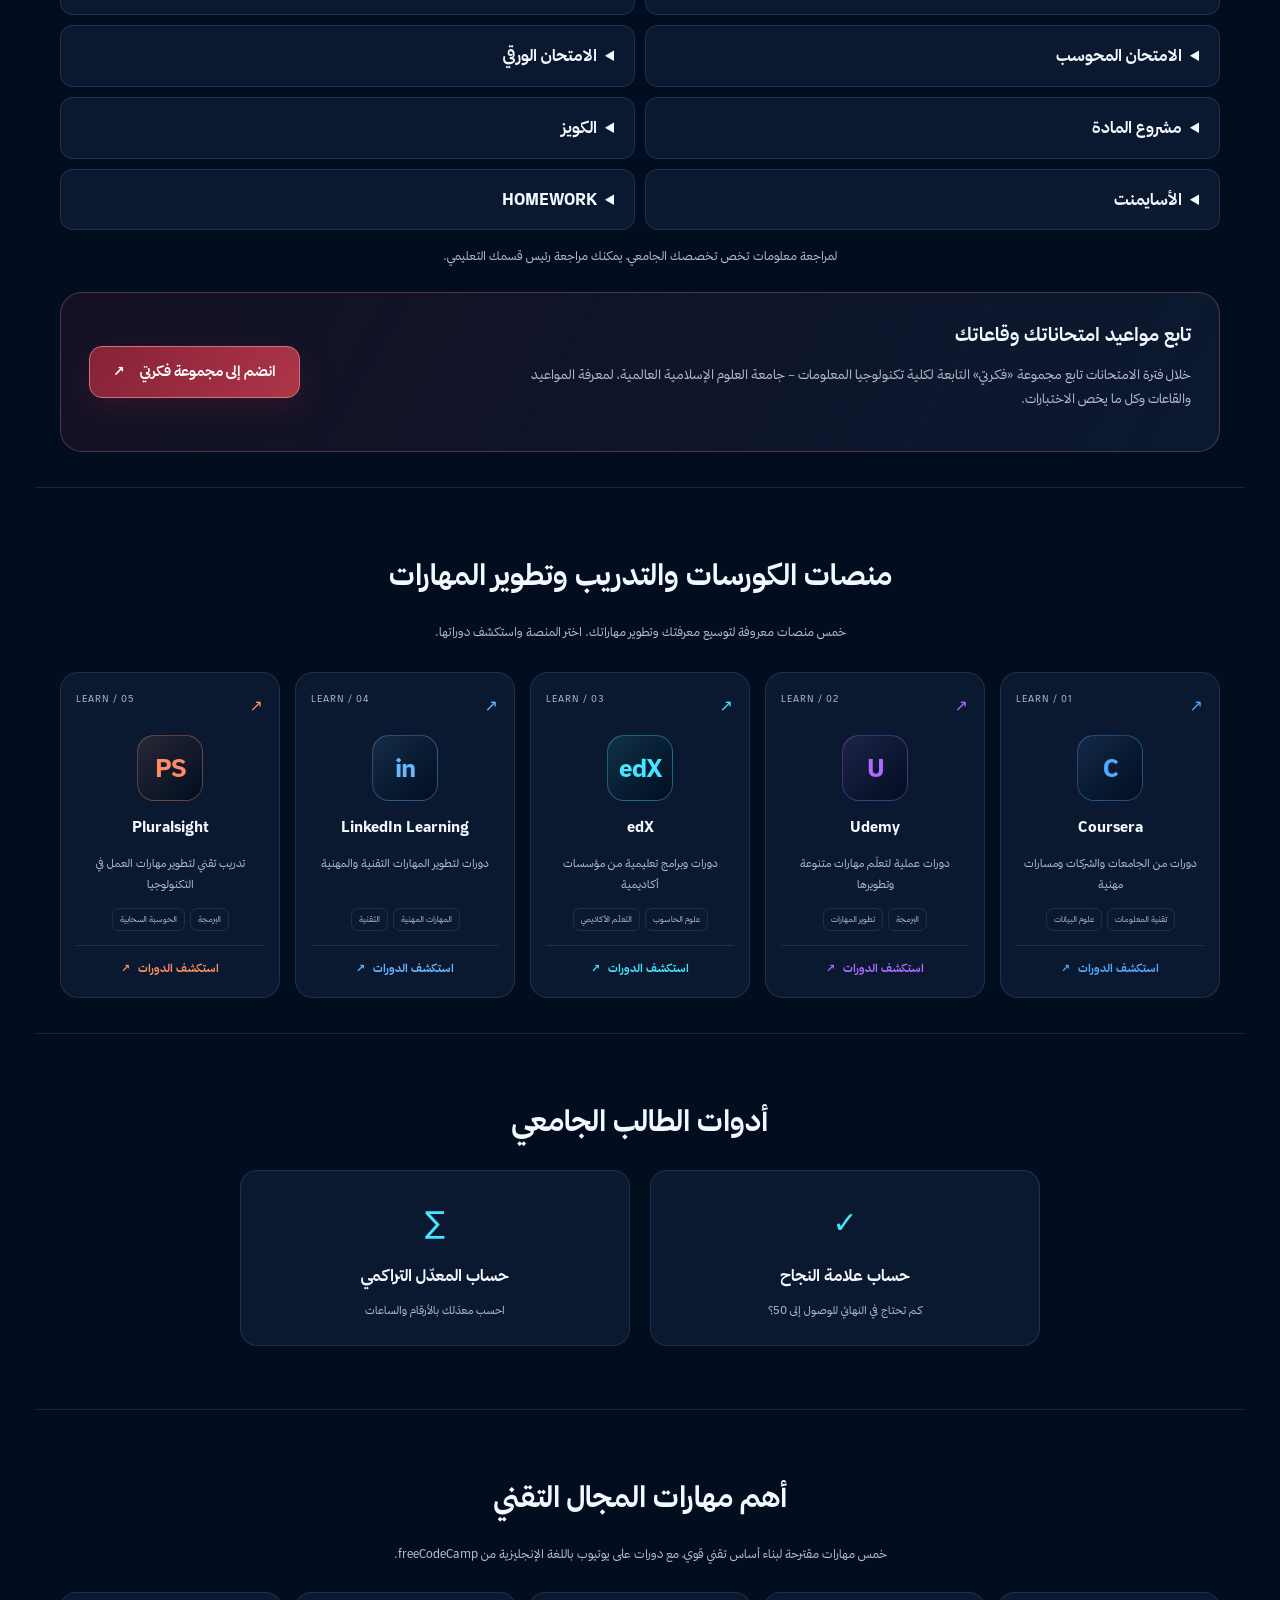
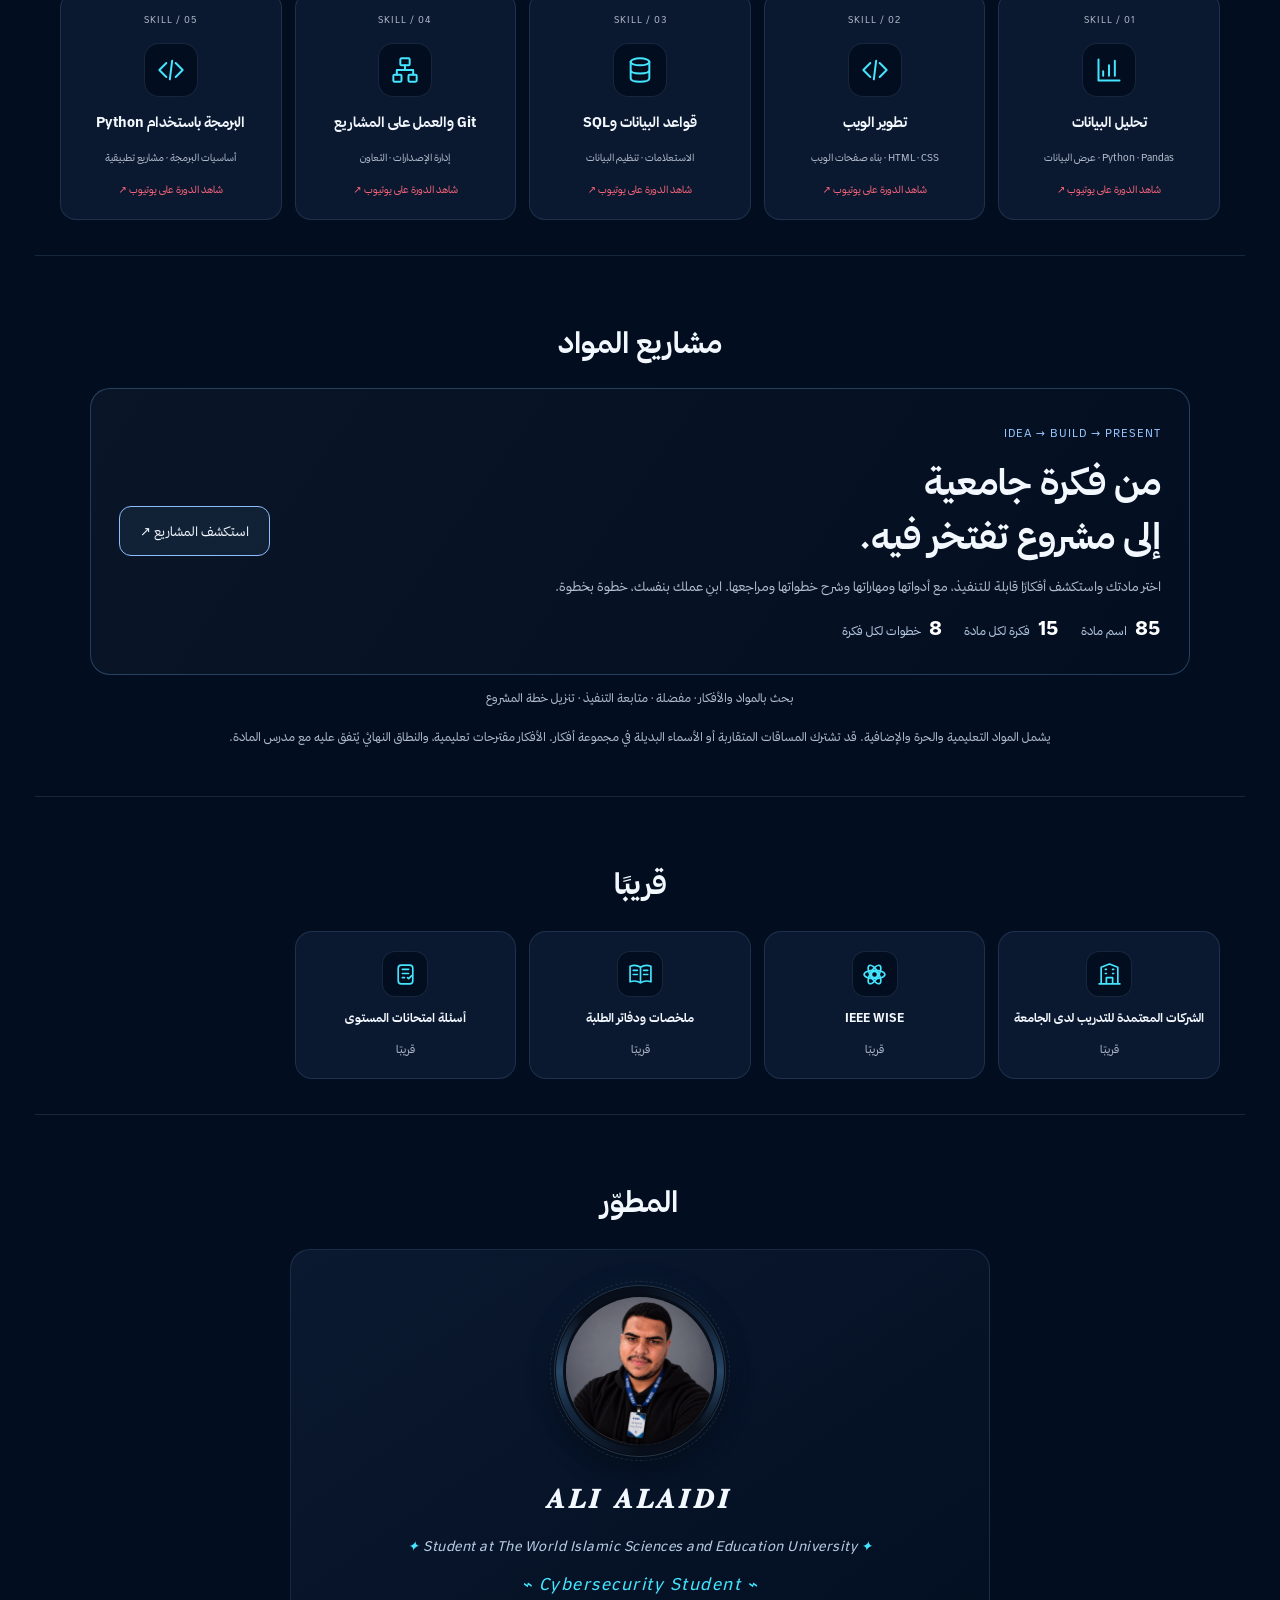
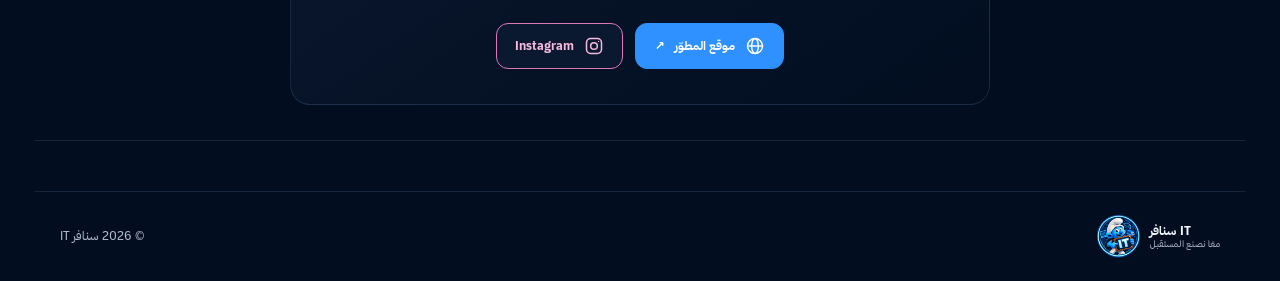
==== commit 8a43bea3: "Add files via upload" ====
--- a/index.html
+++ b/index.html
@@ -1,53 +1,55 @@
-<!doctype html>
-<html lang="ar" dir="rtl">
-<head>
-  <meta charset="UTF-8" />
-  <meta name="viewport" content="width=device-width, initial-scale=1" />
-  <meta name="theme-color" content="#070e20" />
-  <meta name="description" content="سنافر IT - بوابتك الذكية للتعلم الجامعي" />
-  <title>سنافر IT | منصتك التعليمية</title>
-  <link rel="stylesheet" href="styles.css" />
-  <link rel="stylesheet" href="watch.css" /><link rel="stylesheet" href="university.css" />
-  <link rel="preload" as="image" href="assets/hero-reference-v2.png" />
-  <link rel="stylesheet" href="home-cinematic.css" />
-  <link rel="stylesheet" href="thmanyah.css" />
-</head>
-<body class="cinematic-home">
-  <div class="ambient ambient-one"></div><div class="ambient ambient-two"></div>
-  <header class="topbar">
-    <a href="#home" class="brand" aria-label="الصفحة الرئيسية"><img src="assets/logo.png" alt="شعار سنافر IT" /><span>سنافر <strong>IT</strong><small>معًا نصنع المستقبل</small></span></a>
-    <nav class="desktop-nav" aria-label="القائمة الرئيسية"><a href="#home" class="active">الرئيسية</a><a href="#services">الخدمات</a><a href="#lessons">الشروحات</a><a href="#tools">الاختبارات</a><a href="#academic-calendar">التقويم الجامعي</a><a href="#alerts">تنبيهات</a><a href="#about">عن المنصة</a></nav>
-    <div class="header-actions"><a class="btn wa-btn wa-header" href="https://chat.whatsapp.com/IGoztX9nsLLITHyfJJWVKI?mode=wwt" target="_blank" rel="noopener noreferrer"><svg class="wa-icon" viewBox="0 0 32 32" aria-hidden="true"><path fill="currentColor" d="M16 .8A15.1 15.1 0 0 0 3 23.5L.8 31l7.7-2A15.2 15.2 0 1 0 16 .8Zm0 27.5a12.3 12.3 0 0 1-6.3-1.7l-.5-.3-4.5 1.2 1.2-4.4-.3-.5a12.3 12.3 0 1 1 10.4 5.7Zm6.8-9.2c-.4-.2-2.2-1.1-2.5-1.2-.3-.1-.6-.2-.8.2-.2.3-1 1.2-1.2 1.4-.2.2-.4.3-.8.1-.4-.2-1.6-.6-3-1.9-1.1-1-1.9-2.2-2.1-2.6-.2-.4 0-.6.2-.8l.6-.7.4-.6c.1-.2 0-.5 0-.7l-1.2-2.8c-.3-.7-.6-.6-.8-.6h-.7c-.3 0-.7.1-1 .5-.3.4-1.3 1.3-1.3 3.2s1.4 3.7 1.6 4c.2.2 2.7 4.1 6.6 5.7.9.4 1.6.6 2.2.7.9.3 1.8.2 2.4.1.7-.1 2.2-.9 2.5-1.8.3-.9.3-1.7.2-1.8-.1-.2-.3-.3-.7-.5Z"/></svg><span>مجموعة سنافر IT</span></a><button class="icon-btn mobile-menu" id="menuBtn" aria-label="فتح القائمة" aria-expanded="false">☰</button></div>
-  </header>
-  <main>
-    <section id="home" class="hero container">
-      <div class="hero-copy"><div class="hero-label">سنافر IT · معرفة تدعم مسيرتك</div><h1>بوابة طلبة<br/><span class="gradient-text">كلية تكنولوجيا المعلومات</span></h1><p>خطط دراسية، ومواد تعليمية، وشروحات متخصصة.<br/>موارد منظّمة تدعم تعلّمك وتطوير مهاراتك التقنية.</p><div class="hero-actions"><a class="btn btn-primary" href="#services">استكشف الخدمات <span aria-hidden="true">→</span></a><a class="btn btn-outline" href="#materials"><span aria-hidden="true">▤</span> تصفح المواد</a></div><div class="hero-shortcuts"><a href="#academic-calendar">التقويم الجامعي</a><a href="#alerts">تنبيهات</a><a href="#lessons">تصفح الشروحات</a></div></div>
-      <div class="hero-art" role="img" aria-label="سنفور IT أمام كلية تكنولوجيا المعلومات بإضاءة زرقاء"></div><div class="whatsapp-community-links" aria-label="مجموعات واتساب"><a class="whatsapp-community-card" href="https://chat.whatsapp.com/IGoztX9nsLLITHyfJJWVKI?mode=wwt" target="_blank" rel="noopener noreferrer"><span class="community-icon"><svg viewBox="0 0 24 24" fill="none" stroke="currentColor" stroke-width="1.7" stroke-linecap="round" stroke-linejoin="round" aria-hidden="true"><path d="M7 10a5 5 0 0 1 10 0M4 22v-2a8 8 0 0 1 16 0v2"/><circle cx="12" cy="7" r="4"/></svg></span><strong>مجموعة سنافر IT</strong><span class="community-arrow" aria-hidden="true">↗</span></a><button type="button" class="whatsapp-community-card raa-launch" id="raaPlatformBtn" aria-haspopup="dialog"><span class="community-icon raa-logo-frame"><img class="raa-logo" src="https://images.b3na.com/Upload/AvatarUser/75335/1786687584_107.webp" alt="شعار منصة RAA" loading="lazy" decoding="async" referrerpolicy="no-referrer" /><span class="raa-logo-fallback" hidden aria-hidden="true">RAA</span></span><span class="raa-launch-copy"><strong>منصة RAA</strong><small>المواد والشروحات وروابط المنصة</small></span><span class="community-arrow" aria-hidden="true">↗</span></button></div></section>
-    <section class="stats container" aria-label="مميزات المنصة"><div><b>10</b><span>أقسام تعليمية</span></div><div><b>04</b><span>تخصصات جامعية</span></div><div><b>24/7</b><span>المحتوى متاح دائمًا</span></div><div><b>المشرفون</b><span>مشرفون مجموعة سنافر IT</span></div></section>
-    <div id="services"><section id="plans" class="section container home-section"><h2>الخطط الشجرية</h2><div class="item-grid major-grid" id="plansMajors"></div><p class="notice">اختر تخصصك لفتح الخطة التفاعلية مع التكبير والتحريك. الخطط الأصلية المرفقة بأسمائها وأسهمها.</p></section><section id="bots" class="section container home-section"><h2>بوتات التليجرام</h2><div class="item-grid" id="botLinks"></div></section><section id="materials" class="section container home-section"><h2>المواد التعليمية</h2><div class="item-grid major-grid" id="materialsMajors"></div><div class="inline-browser" id="materialsBrowser" aria-live="polite"></div></section><section id="free-materials" class="section container home-section free-section"><h2>المواد الحرة</h2><div class="free-course-buttons" id="freeCourses"></div><div class="resource-preview" id="freePreview" aria-live="polite"></div></section><section id="lessons" class="section container home-section"><h2>شروحات المواد</h2><div class="inline-browser" id="lessonsBrowser" aria-live="polite"></div></section><section id="tools" class="section container home-section"><h2>الأدوات والبرامج</h2><p class="catalog-note">اختر الأداة لفتح موقعها الرسمي والتنزيلات المتاحة.</p><div class="tool-groups"><section class="tool-group" style="--tool-accent:#ad6cff"><h3>أدوات الأمن السيبراني</h3><div class="tool-cards"><a class="tool-card" href="https://www.wireshark.org/download.html" target="_blank" rel="noopener noreferrer"><span class="tool-art" aria-hidden="true"><span class="tool-art-top"><i></i><i></i><i></i><span>IT / 01</span></span><svg viewBox="0 0 50 50" fill="none" stroke="currentColor" stroke-width="2" stroke-linecap="round" stroke-linejoin="round"><path d="M7 31h8l5-15 8 31 7-16h7"/><circle cx="25" cy="31" r="21" opacity=".35"/></svg><span class="tool-art-bottom">NETWORK<span>▰ ▰ ▱</span></span></span><strong dir="ltr">Wireshark</strong><span class="tool-description">تحليل حركة الشبكات</span><span class="tool-open">الموقع الرسمي <span aria-hidden="true">↗</span></span></a><a class="tool-card" href="https://nmap.org/download.html" target="_blank" rel="noopener noreferrer"><span class="tool-art" aria-hidden="true"><span class="tool-art-top"><i></i><i></i><i></i><span>IT / 02</span></span><svg viewBox="0 0 50 50" fill="none" stroke="currentColor" stroke-width="2" stroke-linecap="round" stroke-linejoin="round"><circle cx="25" cy="25" r="20"/><circle cx="25" cy="25" r="12" opacity=".5"/><path d="M25 25 40 10M25 5v5M5 25h5M25 40v5M40 25h5"/><circle cx="31" cy="18" r="2"/></svg><span class="tool-art-bottom">RADAR<span>▰ ▰ ▱</span></span></span><strong dir="ltr">Nmap</strong><span class="tool-description">استكشاف الشبكات</span><span class="tool-open">الموقع الرسمي <span aria-hidden="true">↗</span></span></a><a class="tool-card" href="https://portswigger.net/burp/communitydownload" target="_blank" rel="noopener noreferrer"><span class="tool-art" aria-hidden="true"><span class="tool-art-top"><i></i><i></i><i></i><span>IT / 03</span></span><svg viewBox="0 0 50 50" fill="none" stroke="currentColor" stroke-width="2" stroke-linecap="round" stroke-linejoin="round"><path d="m25 5 16 6v13c0 11-10 18-16 22-6-4-16-11-16-22V11Z"/><path d="m17 25 6 6 11-13"/></svg><span class="tool-art-bottom">SHIELD<span>▰ ▰ ▱</span></span></span><strong dir="ltr">Burp Suite Community</strong><span class="tool-description">اختبار تطبيقات الويب</span><span class="tool-open">الموقع الرسمي <span aria-hidden="true">↗</span></span></a></div></section><section class="tool-group" style="--tool-accent:#42d79c"><h3>أدوات البرمجة</h3><div class="tool-cards"><a class="tool-card" href="https://code.visualstudio.com/download" target="_blank" rel="noopener noreferrer"><span class="tool-art" aria-hidden="true"><span class="tool-art-top"><i></i><i></i><i></i><span>IT / 01</span></span><svg viewBox="0 0 50 50" fill="none" stroke="currentColor" stroke-width="2" stroke-linecap="round" stroke-linejoin="round"><path d="m17 13-12 12 12 12m16-24 12 12-12 12M29 8l-8 34"/></svg><span class="tool-art-bottom">CODE<span>▰ ▰ ▱</span></span></span><strong dir="ltr">Visual Studio Code</strong><span class="tool-description">محرر الأكواد</span><span class="tool-open">الموقع الرسمي <span aria-hidden="true">↗</span></span></a><a class="tool-card" href="https://git-scm.com/downloads/" target="_blank" rel="noopener noreferrer"><span class="tool-art" aria-hidden="true"><span class="tool-art-top"><i></i><i></i><i></i><span>IT / 02</span></span><svg viewBox="0 0 50 50" fill="none" stroke="currentColor" stroke-width="2" stroke-linecap="round" stroke-linejoin="round"><circle cx="15" cy="9" r="5"/><circle cx="35" cy="15" r="5"/><circle cx="15" cy="41" r="5"/><path d="M15 14v22m0-5c20 0 20-6 20-11"/></svg><span class="tool-art-bottom">BRANCH<span>▰ ▰ ▱</span></span></span><strong dir="ltr">Git</strong><span class="tool-description">إدارة إصدارات المشاريع</span><span class="tool-open">الموقع الرسمي <span aria-hidden="true">↗</span></span></a><a class="tool-card" href="https://www.python.org/downloads/" target="_blank" rel="noopener noreferrer"><span class="tool-art" aria-hidden="true"><span class="tool-art-top"><i></i><i></i><i></i><span>IT / 03</span></span><svg viewBox="0 0 50 50" fill="none" stroke="currentColor" stroke-width="2" stroke-linecap="round" stroke-linejoin="round"><path d="m17 13-12 12 12 12m16-24 12 12-12 12M29 8l-8 34"/></svg><span class="tool-art-bottom">CODE<span>▰ ▰ ▱</span></span></span><strong dir="ltr">Python</strong><span class="tool-description">لغة البرمجة وأدواتها</span><span class="tool-open">الموقع الرسمي <span aria-hidden="true">↗</span></span></a></div></section><section class="tool-group" style="--tool-accent:#54a8ff"><h3>كالي لينكس وأدواته</h3><div class="tool-cards"><a class="tool-card" href="https://www.kali.org/get-kali/" target="_blank" rel="noopener noreferrer"><span class="tool-art" aria-hidden="true"><span class="tool-art-top"><i></i><i></i><i></i><span>IT / 01</span></span><svg viewBox="0 0 50 50" fill="none" stroke="currentColor" stroke-width="2" stroke-linecap="round" stroke-linejoin="round"><rect x="4" y="7" width="42" height="36" rx="6"/><path d="m12 18 8 7-8 7m14 0h11"/></svg><span class="tool-art-bottom">TERMINAL<span>▰ ▰ ▱</span></span></span><strong dir="ltr">Kali Linux</strong><span class="tool-description">النظام ونسخه الرسمية</span><span class="tool-open">الموقع الرسمي <span aria-hidden="true">↗</span></span></a><a class="tool-card" href="https://www.kali.org/tools/metasploit-framework/" target="_blank" rel="noopener noreferrer"><span class="tool-art" aria-hidden="true"><span class="tool-art-top"><i></i><i></i><i></i><span>IT / 02</span></span><svg viewBox="0 0 50 50" fill="none" stroke="currentColor" stroke-width="2" stroke-linecap="round" stroke-linejoin="round"><path d="m25 5 16 6v13c0 11-10 18-16 22-6-4-16-11-16-22V11Z"/><path d="m17 25 6 6 11-13"/></svg><span class="tool-art-bottom">SHIELD<span>▰ ▰ ▱</span></span></span><strong dir="ltr">Metasploit Framework</strong><span class="tool-description">مختبرات اختبار الأمان</span><span class="tool-open">الموقع الرسمي <span aria-hidden="true">↗</span></span></a><a class="tool-card" href="https://www.kali.org/tools/john/" target="_blank" rel="noopener noreferrer"><span class="tool-art" aria-hidden="true"><span class="tool-art-top"><i></i><i></i><i></i><span>IT / 03</span></span><svg viewBox="0 0 50 50" fill="none" stroke="currentColor" stroke-width="2" stroke-linecap="round" stroke-linejoin="round"><circle cx="16" cy="17" r="11"/><path d="m24 25 19 19m-8-8 6-6m-12 0 6-6"/></svg><span class="tool-art-bottom">KEY<span>▰ ▰ ▱</span></span></span><strong dir="ltr">John the Ripper</strong><span class="tool-description">تدقيق قوة كلمات المرور</span><span class="tool-open">الموقع الرسمي <span aria-hidden="true">↗</span></span></a></div></section><section class="tool-group" style="--tool-accent:#f5ad35"><h3>أدوات تكنولوجيا المعلومات</h3><div class="tool-cards"><a class="tool-card" href="https://www.docker.com/products/docker-desktop/" target="_blank" rel="noopener noreferrer"><span class="tool-art" aria-hidden="true"><span class="tool-art-top"><i></i><i></i><i></i><span>IT / 01</span></span><svg viewBox="0 0 50 50" fill="none" stroke="currentColor" stroke-width="2" stroke-linecap="round" stroke-linejoin="round"><path d="m25 4 20 11v22L25 48 5 37V15Z M5 15l20 11 20-11M25 26v22M15 9l20 11"/></svg><span class="tool-art-bottom">BOX<span>▰ ▰ ▱</span></span></span><strong dir="ltr">Docker Desktop</strong><span class="tool-description">بيئات التطبيقات والحاويات</span><span class="tool-open">الموقع الرسمي <span aria-hidden="true">↗</span></span></a><a class="tool-card" href="https://www.virtualbox.org/wiki/Downloads" target="_blank" rel="noopener noreferrer"><span class="tool-art" aria-hidden="true"><span class="tool-art-top"><i></i><i></i><i></i><span>IT / 02</span></span><svg viewBox="0 0 50 50" fill="none" stroke="currentColor" stroke-width="2" stroke-linecap="round" stroke-linejoin="round"><rect x="4" y="6" width="42" height="30" rx="4"/><path d="M17 46h16M25 36v10"/></svg><span class="tool-art-bottom">COMPUTER<span>▰ ▰ ▱</span></span></span><strong dir="ltr">VirtualBox</strong><span class="tool-description">تشغيل الأنظمة الافتراضية</span><span class="tool-open">الموقع الرسمي <span aria-hidden="true">↗</span></span></a><a class="tool-card" href="https://www.postman.com/downloads/" target="_blank" rel="noopener noreferrer"><span class="tool-art" aria-hidden="true"><span class="tool-art-top"><i></i><i></i><i></i><span>IT / 03</span></span><svg viewBox="0 0 50 50" fill="none" stroke="currentColor" stroke-width="2" stroke-linecap="round" stroke-linejoin="round"><rect x="4" y="8" width="42" height="34" rx="5"/><path d="M4 17h42m-29 7-6 6 6 6m16-12 6 6-6 6"/></svg><span class="tool-art-bottom">API<span>▰ ▰ ▱</span></span></span><strong dir="ltr">Postman</strong><span class="tool-description">تطوير واختبار واجهات API</span><span class="tool-open">الموقع الرسمي <span aria-hidden="true">↗</span></span></a></div></section></div></section></div>
-<section id="academic-calendar" class="section container home-section university-section" aria-labelledby="calendarHeading">
-<div class="eyebrow">دليلك للفصل الأول · 2026 / 2027</div><h2 id="calendarHeading">التقويم الجامعي</h2><p class="catalog-note">كل مواعيدك الجامعية في مكان واحد، من السحب والإضافة حتى امتحانات نهاية الفصل.</p>
-<div class="calendar-toolbar"><label>نوع الموعد <select id="calendarFilter"><option value="all">جميع المواعيد</option><option value="registration">التسجيل والإجراءات</option><option value="study">التدريس</option><option value="exam">الامتحانات</option><option value="holiday">المناسبات</option></select></label><button class="btn btn-outline" id="downloadCalendar">تنزيل التقويم (.ics)</button></div>
-<div class="university-calendar"><div class="calendar-month"><div class="month-controls"><button class="icon-btn" id="previousMonth" aria-label="الشهر السابق">→</button><h3 id="calendarMonth" aria-live="polite"></h3><button class="icon-btn" id="nextMonth" aria-label="الشهر التالي">←</button></div><div class="calendar-week" aria-hidden="true"><span>أحد</span><span>اثنين</span><span>ثلاثاء</span><span>أربعاء</span><span>خميس</span><span>جمعة</span><span>سبت</span></div><div id="calendarDays" class="calendar-days"></div><button id="clearCalendarDay" class="btn btn-outline" hidden>عرض جميع مواعيد الشهر</button></div><div><p id="calendarStatus" class="catalog-note" role="status"></p><div id="calendarEvents" class="calendar-events"></div></div></div>
-<details class="calendar-source"><summary>مصدر التقويم وملاحظة التواريخ</summary><p>نُقلت جميع المواعيد من صورة التقويم المرفقة. أيام الأسبوع في العرض محسوبة من التواريخ الرقمية؛ الصورة تذكر «الاثنين–الأحد» لامتحانات نهاية الفصل، بينما 16–28 يناير 2027 يوافق السبت–الخميس. ذكرى الإسراء والمعراج واردة «تقديرًا».</p><a href="assets/academic-calendar-2026-2027.jpeg" target="_blank" rel="noopener noreferrer">عرض صورة التقويم الأصلية ↗</a></details></section>
-<section id="alerts" class="section container home-section university-section" aria-labelledby="alertsHeading"><div class="eyebrow">اعرف مكانك واستعد لمحاضراتك</div><h2 id="alertsHeading">تنبيهات</h2><p class="catalog-note">دليل القاعات والمختبرات والمصطلحات التي تحتاجها في رحلتك الجامعية.</p><div class="campus-grid">
-<article class="campus-card"><span class="campus-floor">الطابق الثالث</span><h3>القاعات الدراسية</h3><strong dir="ltr">101 · 102 · 103 · 104 · 105 · 106 · 107</strong><p>في كلية تكنولوجيا المعلومات، للمواد الدراسية التي لا تحتاج إلى التطبيق العملي.</p></article>
-<article class="campus-card"><span class="campus-floor">الطابق الثاني</span><h3>المختبرات الدراسية</h3><strong dir="ltr">001 · 002 · 003 · 004 · 005 · 006 · 007</strong><p>في كلية تكنولوجيا المعلومات، للمواد التي تحتاج إلى التطبيق العملي.</p></article>
-<article class="campus-card"><span class="campus-floor">بجانب كلية الآداب</span><h3>القاعات التعليمية الجديدة</h3><p>تُدرّس فيها بعض المواد الدراسية من كلية تكنولوجيا المعلومات.</p></article></div><h3>مصطلحات ومعلومات الامتحانات</h3><div class="university-terms"><details><summary>داخل الحرم الجامعي</summary><p>قاعة المادة المختارة.</p></details><details><summary>القاعات الدراسية</summary><p>قاعة المادة المختارة.</p></details><details><summary>موعد المحاضرة</summary><p>بنفس توقيت وموعد المحاضرة.</p></details><details><summary>موعد يحدده الدكتور</summary><p>الدكتور يختار مكان الامتحان.</p></details><details><summary>المواد التجميعية</summary><p>مواد عدد الطلاب فيها كبير.</p></details><details><summary>المواد غير التجميعية</summary><p>مواد تقتصر على شعبتين أو أقل.</p></details><details><summary>الامتحان المحوسب</summary><p>اختبار إلكتروني يُعطى بالجامعة فقط.</p></details><details><summary>الامتحان الورقي</summary><p>امتحان بشكل ورقي في قاعة الامتحان.</p></details><details><summary>مشروع المادة</summary><p>مشروع يحدده دكتور المادة، وعادةً يقسم إلى 3 مراحل للتسليم.</p></details><details><summary>الكويز</summary><p>اختبارات قصيرة تُحسب من علامة الطالب.</p></details><details><summary>الأسايمنت</summary><p>واجبات تنزل على منصة التعليم الإلكتروني، يجب حلها وتسليمها.</p></details><details><summary>HOMEWORK</summary><p>واجب يُعطى من الدكتور ويُحتسب من علامات المادة.</p></details></div><p class="notice">لمراجعة معلومات تخص تخصصك الجامعي، يمكنك مراجعة رئيس قسمك التعليمي.</p><div class="fikrati-banner"><div><h3>تابع مواعيد امتحاناتك وقاعاتك</h3><p>خلال فترة الامتحانات تابع مجموعة «فكرتي» التابعة لكلية تكنولوجيا المعلومات – جامعة العلوم الإسلامية العالمية، لمعرفة المواعيد والقاعات وكل ما يخص الاختبارات.</p></div><a class="btn fikrati-button" href="https://www.facebook.com/share/g/1M24bktpS1/" target="_blank" rel="noopener noreferrer">انضم إلى مجموعة فكرتي <span aria-hidden="true">↗</span></a></div></section>
-    <section id="training-platforms" class="section container home-section"><h2>منصات الكورسات والتدريب وتطوير المهارات</h2><p class="catalog-note">خمس منصات معروفة لتوسيع معرفتك وتطوير مهاراتك. اختر المنصة واستكشف دوراتها.</p><div class="training-platform-grid"><a class="training-platform-card" href="https://www.coursera.org/" target="_blank" rel="noopener noreferrer" style="--platform-accent:#54a8ff"><div class="platform-card-head" aria-hidden="true"><span>LEARN / 01</span><span>↗</span></div><div class="platform-digital-mark" aria-hidden="true">C</div><h3 dir="ltr">Coursera</h3><p>دورات من الجامعات والشركات ومسارات مهنية</p><div class="platform-tags"><span>تقنية المعلومات</span><span>علوم البيانات</span></div><span class="platform-visit">استكشف الدورات <span aria-hidden="true">↗</span></span></a><a class="training-platform-card" href="https://www.udemy.com/" target="_blank" rel="noopener noreferrer" style="--platform-accent:#ad6cff"><div class="platform-card-head" aria-hidden="true"><span>LEARN / 02</span><span>↗</span></div><div class="platform-digital-mark" aria-hidden="true">U</div><h3 dir="ltr">Udemy</h3><p>دورات عملية لتعلّم مهارات متنوعة وتطويرها</p><div class="platform-tags"><span>البرمجة</span><span>تطوير المهارات</span></div><span class="platform-visit">استكشف الدورات <span aria-hidden="true">↗</span></span></a><a class="training-platform-card" href="https://www.edx.org/" target="_blank" rel="noopener noreferrer" style="--platform-accent:#45e5ff"><div class="platform-card-head" aria-hidden="true"><span>LEARN / 03</span><span>↗</span></div><div class="platform-digital-mark" aria-hidden="true">edX</div><h3 dir="ltr">edX</h3><p>دورات وبرامج تعليمية من مؤسسات أكاديمية</p><div class="platform-tags"><span>علوم الحاسوب</span><span>التعلّم الأكاديمي</span></div><span class="platform-visit">استكشف الدورات <span aria-hidden="true">↗</span></span></a><a class="training-platform-card" href="https://www.linkedin.com/learning/" target="_blank" rel="noopener noreferrer" style="--platform-accent:#69b8ff"><div class="platform-card-head" aria-hidden="true"><span>LEARN / 04</span><span>↗</span></div><div class="platform-digital-mark" aria-hidden="true">in</div><h3 dir="ltr">LinkedIn Learning</h3><p>دورات لتطوير المهارات التقنية والمهنية</p><div class="platform-tags"><span>المهارات المهنية</span><span>التقنية</span></div><span class="platform-visit">استكشف الدورات <span aria-hidden="true">↗</span></span></a><a class="training-platform-card" href="https://www.pluralsight.com/" target="_blank" rel="noopener noreferrer" style="--platform-accent:#ff8c64"><div class="platform-card-head" aria-hidden="true"><span>LEARN / 05</span><span>↗</span></div><div class="platform-digital-mark" aria-hidden="true">PS</div><h3 dir="ltr">Pluralsight</h3><p>تدريب تقني لتطوير مهارات العمل في التكنولوجيا</p><div class="platform-tags"><span>البرمجة</span><span>الحوسبة السحابية</span></div><span class="platform-visit">استكشف الدورات <span aria-hidden="true">↗</span></span></a></div></section>
-    <section id="student-tools" class="section container home-section"><h2>أدوات الطالب الجامعي</h2><div class="student-launch-buttons"><button class="student-launch" data-student-calc="final" aria-haspopup="dialog"><span aria-hidden="true">✓</span><strong>حساب علامة النجاح</strong><small>كم تحتاج في النهائي للوصول إلى 50؟</small></button><button class="student-launch" data-student-calc="average" aria-haspopup="dialog"><span aria-hidden="true">∑</span><strong>حساب المعدّل التراكمي</strong><small>احسب معدّلك بالأرقام والساعات</small></button></div><template id="calculatorTemplate"><div class="student-calculators"><article class="student-tool-box"><h3>حاسبة المعدّل التراكمي</h3><p class="student-tool-note">أدخل العلامة من 100 والساعات لكل مادة. المعدّل محسوب بوزن الساعات.</p><form id="averageForm"><div id="gradeRows"></div><button type="button" id="addGradeCourse" class="btn btn-outline">+ إضافة مادة</button><fieldset class="previous-grade-fields"><legend>المعدّل السابق — لحساب التراكمي</legend><label>المعدّل السابق من 100<input id="previousAverage" value="0" type="number" min="0" max="100" step="any" inputmode="decimal"></label><label>الساعات المحتسبة سابقًا<input id="previousHours" type="number" min="0" max="1000" value="0" step="0.5" inputmode="decimal"></label></fieldset><button class="btn btn-primary" type="submit">احسب المعدّل</button><output id="averageResult" class="student-calculator-result" aria-live="polite"></output></form></article><article class="student-tool-box"><h3>كم أحتاج في النهائي لأَنجح؟</h3><p class="student-tool-note">التجميع قبل النهائي من 50، والنهائي من 50. علامة النجاح 50 من 100.</p><form id="finalMarkForm"><label>تجميعك قبل النهائي من 50<input id="collectedMark" type="number" min="0" max="50" step="any" inputmode="decimal" placeholder="مثال: 35" required></label><button type="submit" class="btn btn-primary">احسب العلامة المطلوبة</button><output id="finalMarkResult" class="student-calculator-result" aria-live="polite"></output></form><div class="grade-scale"><h4>التقديرات</h4><div><span>60 إلى أقل من 68</span><strong>مقبول</strong></div><div><span>68 إلى أقل من 76</span><strong>جيد</strong></div><div><span>76 إلى أقل من 84</span><strong>جيد جدًا</strong></div><div><span>84 إلى 100</span><strong>ممتاز</strong></div></div><p class="student-tool-note">النتائج تقديرية للحساب، وليست بديلًا عن المعدّل الرسمي. المواد المعادة والتحويلات تُحتسب حسب نظام الجامعة.</p></article></div></template></section><section id="technical-skills" class="section container home-section"><h2>أهم مهارات المجال التقني</h2><p class="catalog-note">خمس مهارات مقترحة لبناء أساس تقني قوي، مع دورات على يوتيوب باللغة الإنجليزية من freeCodeCamp.</p><div class="technical-skills-grid"><a class="technical-skill-card" href="https://www.youtube.com/watch?v=r-uOLxNrNk8" target="_blank" rel="noopener noreferrer"><span class="skill-number">SKILL / 01</span><span class="skill-symbol" data-skill-icon="chart"></span><h3>تحليل البيانات</h3><p>Python · Pandas · عرض البيانات</p><span class="skill-course-label">شاهد الدورة على يوتيوب ↗</span></a><a class="technical-skill-card" href="https://www.youtube.com/watch?v=dX8396ZmSPk" target="_blank" rel="noopener noreferrer"><span class="skill-number">SKILL / 02</span><span class="skill-symbol" data-skill-icon="code"></span><h3>تطوير الويب</h3><p>HTML · CSS · بناء صفحات الويب</p><span class="skill-course-label">شاهد الدورة على يوتيوب ↗</span></a><a class="technical-skill-card" href="https://www.youtube.com/watch?v=HXV3zeQKqGY" target="_blank" rel="noopener noreferrer"><span class="skill-number">SKILL / 03</span><span class="skill-symbol" data-skill-icon="database"></span><h3>قواعد البيانات وSQL</h3><p>الاستعلامات · تنظيم البيانات</p><span class="skill-course-label">شاهد الدورة على يوتيوب ↗</span></a><a class="technical-skill-card" href="https://www.youtube.com/watch?v=zTjRZNkhiEU" target="_blank" rel="noopener noreferrer"><span class="skill-number">SKILL / 04</span><span class="skill-symbol" data-skill-icon="network"></span><h3>Git والعمل على المشاريع</h3><p>إدارة الإصدارات · التعاون</p><span class="skill-course-label">شاهد الدورة على يوتيوب ↗</span></a><a class="technical-skill-card" href="https://www.youtube.com/watch?v=oDOw5tB3Udw" target="_blank" rel="noopener noreferrer"><span class="skill-number">SKILL / 05</span><span class="skill-symbol" data-skill-icon="code"></span><h3>البرمجة باستخدام Python</h3><p>أساسيات البرمجة · مشاريع تطبيقية</p><span class="skill-course-label">شاهد الدورة على يوتيوب ↗</span></a></div></section><section id="coming-soon" class="section container home-section"><h2>قريبًا</h2><div class="coming-services"><button class="coming-service-button" data-coming-title="مشاريع المواد" aria-haspopup="dialog"><span class="coming-custom-icon" aria-hidden="true"><svg viewBox="0 0 24 24" fill="none" stroke="currentColor" stroke-width="1.6" stroke-linecap="round" stroke-linejoin="round"><rect x="3" y="5" width="18" height="15" rx="3"/><path d="M8 5V3h8v2M3 10h18m-13 5 2 2 5-5"/></svg></span><strong>مشاريع المواد</strong><small>قريبًا</small></button><button class="coming-service-button" data-coming-title="الشركات المعتمدة للتدريب لدى الجامعة" aria-haspopup="dialog"><span class="coming-custom-icon" aria-hidden="true"><svg viewBox="0 0 24 24" fill="none" stroke="currentColor" stroke-width="1.6" stroke-linecap="round" stroke-linejoin="round"><path d="M4 21V5l8-3 8 3v16M2 21h20M8 7h1m6 0h1M8 11h1m6 0h1M9 21v-6h6v6"/></svg></span><strong>الشركات المعتمدة للتدريب لدى الجامعة</strong><small>قريبًا</small></button><button class="coming-service-button" data-coming-title="IEEE WISE" aria-haspopup="dialog"><span class="coming-custom-icon" aria-hidden="true"><svg viewBox="0 0 24 24" fill="none" stroke="currentColor" stroke-width="1.6" stroke-linecap="round" stroke-linejoin="round"><circle cx="12" cy="12" r="3"/><ellipse cx="12" cy="12" rx="10" ry="4"/><ellipse cx="12" cy="12" rx="10" ry="4" transform="rotate(60 12 12)"/><ellipse cx="12" cy="12" rx="10" ry="4" transform="rotate(120 12 12)"/></svg></span><strong>IEEE WISE</strong><small>قريبًا</small></button><button class="coming-service-button" data-coming-title="ملخصات ودفاتر الطلبة" aria-haspopup="dialog"><span class="coming-custom-icon" aria-hidden="true"><svg viewBox="0 0 24 24" fill="none" stroke="currentColor" stroke-width="1.6" stroke-linecap="round" stroke-linejoin="round"><path d="M12 5c-3-2-7-2-10-1v15c3-1 7-1 10 1 3-2 7-2 10-1V4c-3-1-7-1-10 1Zm0 0v15M5 8h4m-4 4h4m6-4h4m-4 4h4"/></svg></span><strong>ملخصات ودفاتر الطلبة</strong><small>قريبًا</small></button><button class="coming-service-button" data-coming-title="أسئلة امتحانات المستوى" aria-haspopup="dialog"><span class="coming-custom-icon" aria-hidden="true"><svg viewBox="0 0 24 24" fill="none" stroke="currentColor" stroke-width="1.6" stroke-linecap="round" stroke-linejoin="round"><rect x="5" y="3" width="14" height="18" rx="3"/><path d="M9 7h6m-6 4h6m-6 4h2m3 0 1 1 3-3"/></svg></span><strong>أسئلة امتحانات المستوى</strong><small>قريبًا</small></button></div></section><section id="developer" class="section container home-section"><h2>المطوّر</h2><div class="developer-card developer-profile"><div class="developer-portrait-frame"><img src="assets/developer-ali-v2.jpeg" alt="ALI ALAIDI" width="160" height="160" loading="lazy" decoding="async"></div><h3 class="developer-name" dir="ltr" aria-label="ALI ALAIDI">𝑨𝑳𝑰 𝑨𝑳𝑨𝑰𝑫𝑰</h3><p class="developer-study" dir="ltr"><span aria-hidden="true">✦</span> Student at The World Islamic Sciences and Education University <span aria-hidden="true">✦</span></p><p class="developer-specialty" dir="ltr"><span aria-hidden="true">⌁</span> Cybersecurity Student <span aria-hidden="true">⌁</span></p><div class="developer-links"><a class="developer-site-button" href="https://aliabnaidi.github.io/profile/" target="_blank" rel="noopener noreferrer"><svg viewBox="0 0 24 24" fill="none" stroke="currentColor" stroke-width="1.7" aria-hidden="true"><circle cx="12" cy="12" r="9"/><ellipse cx="12" cy="12" rx="4" ry="9"/><path d="M3 12h18"/></svg><span>موقع المطوّر</span><span aria-hidden="true">↗</span></a><a class="developer-instagram-button" href="https://www.instagram.com/aliabnalaidi?exln=NzN4ZTVrdnFscDdy" target="_blank" rel="noopener noreferrer"><svg viewBox="0 0 24 24" fill="none" stroke="currentColor" stroke-width="1.8" aria-hidden="true"><rect x="3" y="3" width="18" height="18" rx="5"/><circle cx="12" cy="12" r="4"/><circle cx="17.5" cy="6.5" r=".8" fill="currentColor" stroke="none"/></svg><span>Instagram</span></a></div></div></section>
-    
-  </main>
-  <footer class="footer container"><div class="footer-brand"><img src="assets/logo.png" alt=""/><div><b>سنافر IT</b><small>معًا نصنع المستقبل</small></div></div><span>© <span id="year"></span> سنافر IT</span></footer>
-  <div class="overlay" id="overlay" hidden><div class="panel" role="dialog" aria-modal="true" aria-labelledby="panelTitle"><div class="panel-header"><div><div class="kicker" id="panelKicker">/ سنافر IT</div><h2 id="panelTitle">القسم</h2></div><button class="icon-btn close-btn" id="closePanel" aria-label="إغلاق">✕</button></div><div id="panelContent" class="panel-content"></div></div></div>
-  <script src="plans.js"></script>
-  <script src="interactive-plan-data.js"></script>
-  <script src="plan-viewer.js"></script>
-  <script src="lesson-library.js"></script>
-  <script src="script.js"></script>
-  <script src="student-tools.js"></script>
-<script src="university.js"></script>
-  <script src="raa-platform.js"></script>
-</body>
-</html>
-
+<!doctype html>
+<html lang="ar" dir="rtl">
+<head>
+  <meta charset="UTF-8" />
+  <meta name="viewport" content="width=device-width, initial-scale=1" />
+  <meta name="theme-color" content="#070e20" />
+  <meta name="description" content="سنافر IT - بوابتك الذكية للتعلم الجامعي" />
+  <title>سنافر IT | منصتك التعليمية</title>
+  <link rel="stylesheet" href="styles.css" />
+  <link rel="stylesheet" href="projects.css" />
+  <link rel="stylesheet" href="watch.css" /><link rel="stylesheet" href="university.css" />
+  <link rel="preload" as="image" href="assets/hero-reference-v2.png" />
+  <link rel="stylesheet" href="home-cinematic.css" />
+  <link rel="stylesheet" href="thmanyah.css" />
+</head>
+<body class="cinematic-home">
+  <div class="ambient ambient-one"></div><div class="ambient ambient-two"></div>
+  <header class="topbar">
+    <a href="#home" class="brand" aria-label="الصفحة الرئيسية"><img src="assets/logo.png" alt="شعار سنافر IT" /><span>سنافر <strong>IT</strong><small>معًا نصنع المستقبل</small></span></a>
+    <nav class="desktop-nav" aria-label="القائمة الرئيسية"><a href="#home" class="active">الرئيسية</a><a href="#services">الخدمات</a><a href="#lessons">الشروحات</a><a href="#projects">المشاريع</a><a href="#tools">الاختبارات</a><a href="#academic-calendar">التقويم الجامعي</a><a href="#alerts">تنبيهات</a><a href="#about">عن المنصة</a></nav>
+    <div class="header-actions"><a class="btn wa-btn wa-header" href="https://chat.whatsapp.com/IGoztX9nsLLITHyfJJWVKI?mode=wwt" target="_blank" rel="noopener noreferrer"><svg class="wa-icon" viewBox="0 0 32 32" aria-hidden="true"><path fill="currentColor" d="M16 .8A15.1 15.1 0 0 0 3 23.5L.8 31l7.7-2A15.2 15.2 0 1 0 16 .8Zm0 27.5a12.3 12.3 0 0 1-6.3-1.7l-.5-.3-4.5 1.2 1.2-4.4-.3-.5a12.3 12.3 0 1 1 10.4 5.7Zm6.8-9.2c-.4-.2-2.2-1.1-2.5-1.2-.3-.1-.6-.2-.8.2-.2.3-1 1.2-1.2 1.4-.2.2-.4.3-.8.1-.4-.2-1.6-.6-3-1.9-1.1-1-1.9-2.2-2.1-2.6-.2-.4 0-.6.2-.8l.6-.7.4-.6c.1-.2 0-.5 0-.7l-1.2-2.8c-.3-.7-.6-.6-.8-.6h-.7c-.3 0-.7.1-1 .5-.3.4-1.3 1.3-1.3 3.2s1.4 3.7 1.6 4c.2.2 2.7 4.1 6.6 5.7.9.4 1.6.6 2.2.7.9.3 1.8.2 2.4.1.7-.1 2.2-.9 2.5-1.8.3-.9.3-1.7.2-1.8-.1-.2-.3-.3-.7-.5Z"/></svg><span>مجموعة سنافر IT</span></a><button class="icon-btn mobile-menu" id="menuBtn" aria-label="فتح القائمة" aria-expanded="false">☰</button></div>
+  </header>
+  <main>
+    <section id="home" class="hero container">
+      <div class="hero-copy"><div class="hero-label">سنافر IT · معرفة تدعم مسيرتك</div><h1>بوابة طلبة<br/><span class="gradient-text">كلية تكنولوجيا المعلومات</span></h1><p>خطط دراسية، ومواد تعليمية، وشروحات متخصصة.<br/>موارد منظّمة تدعم تعلّمك وتطوير مهاراتك التقنية.</p><div class="hero-actions"><a class="btn btn-primary" id="heroProjects" href="#projects" aria-controls="projectsLibrary"><span class="projects-new-badge">جديد</span><span>مشاريع المواد</span><span class="projects-launch-arrow" aria-hidden="true">↗</span></a><a class="btn btn-outline" href="#materials"><span aria-hidden="true">▤</span> تصفح المواد</a></div><div class="hero-shortcuts"><a href="#academic-calendar">التقويم الجامعي</a><a href="#alerts">تنبيهات</a><a href="#lessons">تصفح الشروحات</a></div></div>
+      <div class="hero-art" role="img" aria-label="سنفور IT أمام كلية تكنولوجيا المعلومات بإضاءة زرقاء"></div><div class="whatsapp-community-links" aria-label="مجموعات واتساب"><a class="whatsapp-community-card" href="https://chat.whatsapp.com/IGoztX9nsLLITHyfJJWVKI?mode=wwt" target="_blank" rel="noopener noreferrer"><span class="community-icon"><svg viewBox="0 0 24 24" fill="none" stroke="currentColor" stroke-width="1.7" stroke-linecap="round" stroke-linejoin="round" aria-hidden="true"><path d="M7 10a5 5 0 0 1 10 0M4 22v-2a8 8 0 0 1 16 0v2"/><circle cx="12" cy="7" r="4"/></svg></span><strong>مجموعة سنافر IT</strong><span class="community-arrow" aria-hidden="true">↗</span></a><button type="button" class="whatsapp-community-card raa-launch" id="raaPlatformBtn" aria-haspopup="dialog"><span class="community-icon raa-logo-frame"><img class="raa-logo" src="https://images.b3na.com/Upload/AvatarUser/75335/1786687584_107.webp" alt="شعار منصة RAA" loading="lazy" decoding="async" referrerpolicy="no-referrer" /><span class="raa-logo-fallback" hidden aria-hidden="true">RAA</span></span><span class="raa-launch-copy"><strong>منصة RAA</strong><small>المواد والشروحات وروابط المنصة</small></span><span class="community-arrow" aria-hidden="true">↗</span></button></div></section>
+    <section class="stats container" aria-label="مميزات المنصة"><div><b>10</b><span>أقسام تعليمية</span></div><div><b>04</b><span>تخصصات جامعية</span></div><div><b>24/7</b><span>المحتوى متاح دائمًا</span></div><div><b>المشرفون</b><span>مشرفون مجموعة سنافر IT</span></div></section>
+    <div id="services"><section id="plans" class="section container home-section"><h2>الخطط الشجرية</h2><div class="item-grid major-grid" id="plansMajors"></div><p class="notice">اختر تخصصك لفتح الخطة التفاعلية مع التكبير والتحريك. الخطط الأصلية المرفقة بأسمائها وأسهمها.</p></section><section id="bots" class="section container home-section"><h2>بوتات التليجرام</h2><div class="item-grid" id="botLinks"></div></section><section id="materials" class="section container home-section"><h2>المواد التعليمية</h2><div class="inline-browser" id="materialsBrowser" aria-live="polite"></div></section><section id="free-materials" class="section container home-section free-section"><h2>المواد الحرة</h2><div class="free-course-buttons" id="freeCourses"></div><div class="resource-preview" id="freePreview" aria-live="polite"></div></section><section id="lessons" class="section container home-section"><h2>شروحات المواد</h2><div class="inline-browser" id="lessonsBrowser" aria-live="polite"></div></section><section id="tools" class="section container home-section"><h2>الأدوات والبرامج</h2><p class="catalog-note">اختر الأداة لفتح موقعها الرسمي والتنزيلات المتاحة.</p><div class="tool-groups"><section class="tool-group" style="--tool-accent:#ad6cff"><h3>أدوات الأمن السيبراني</h3><div class="tool-cards"><a class="tool-card" href="https://www.wireshark.org/download.html" target="_blank" rel="noopener noreferrer"><span class="tool-art" aria-hidden="true"><span class="tool-art-top"><i></i><i></i><i></i><span>IT / 01</span></span><svg viewBox="0 0 50 50" fill="none" stroke="currentColor" stroke-width="2" stroke-linecap="round" stroke-linejoin="round"><path d="M7 31h8l5-15 8 31 7-16h7"/><circle cx="25" cy="31" r="21" opacity=".35"/></svg><span class="tool-art-bottom">NETWORK<span>▰ ▰ ▱</span></span></span><strong dir="ltr">Wireshark</strong><span class="tool-description">تحليل حركة الشبكات</span><span class="tool-open">الموقع الرسمي <span aria-hidden="true">↗</span></span></a><a class="tool-card" href="https://nmap.org/download.html" target="_blank" rel="noopener noreferrer"><span class="tool-art" aria-hidden="true"><span class="tool-art-top"><i></i><i></i><i></i><span>IT / 02</span></span><svg viewBox="0 0 50 50" fill="none" stroke="currentColor" stroke-width="2" stroke-linecap="round" stroke-linejoin="round"><circle cx="25" cy="25" r="20"/><circle cx="25" cy="25" r="12" opacity=".5"/><path d="M25 25 40 10M25 5v5M5 25h5M25 40v5M40 25h5"/><circle cx="31" cy="18" r="2"/></svg><span class="tool-art-bottom">RADAR<span>▰ ▰ ▱</span></span></span><strong dir="ltr">Nmap</strong><span class="tool-description">استكشاف الشبكات</span><span class="tool-open">الموقع الرسمي <span aria-hidden="true">↗</span></span></a><a class="tool-card" href="https://portswigger.net/burp/communitydownload" target="_blank" rel="noopener noreferrer"><span class="tool-art" aria-hidden="true"><span class="tool-art-top"><i></i><i></i><i></i><span>IT / 03</span></span><svg viewBox="0 0 50 50" fill="none" stroke="currentColor" stroke-width="2" stroke-linecap="round" stroke-linejoin="round"><path d="m25 5 16 6v13c0 11-10 18-16 22-6-4-16-11-16-22V11Z"/><path d="m17 25 6 6 11-13"/></svg><span class="tool-art-bottom">SHIELD<span>▰ ▰ ▱</span></span></span><strong dir="ltr">Burp Suite Community</strong><span class="tool-description">اختبار تطبيقات الويب</span><span class="tool-open">الموقع الرسمي <span aria-hidden="true">↗</span></span></a></div></section><section class="tool-group" style="--tool-accent:#42d79c"><h3>أدوات البرمجة</h3><div class="tool-cards"><a class="tool-card" href="https://code.visualstudio.com/download" target="_blank" rel="noopener noreferrer"><span class="tool-art" aria-hidden="true"><span class="tool-art-top"><i></i><i></i><i></i><span>IT / 01</span></span><svg viewBox="0 0 50 50" fill="none" stroke="currentColor" stroke-width="2" stroke-linecap="round" stroke-linejoin="round"><path d="m17 13-12 12 12 12m16-24 12 12-12 12M29 8l-8 34"/></svg><span class="tool-art-bottom">CODE<span>▰ ▰ ▱</span></span></span><strong dir="ltr">Visual Studio Code</strong><span class="tool-description">محرر الأكواد</span><span class="tool-open">الموقع الرسمي <span aria-hidden="true">↗</span></span></a><a class="tool-card" href="https://git-scm.com/downloads/" target="_blank" rel="noopener noreferrer"><span class="tool-art" aria-hidden="true"><span class="tool-art-top"><i></i><i></i><i></i><span>IT / 02</span></span><svg viewBox="0 0 50 50" fill="none" stroke="currentColor" stroke-width="2" stroke-linecap="round" stroke-linejoin="round"><circle cx="15" cy="9" r="5"/><circle cx="35" cy="15" r="5"/><circle cx="15" cy="41" r="5"/><path d="M15 14v22m0-5c20 0 20-6 20-11"/></svg><span class="tool-art-bottom">BRANCH<span>▰ ▰ ▱</span></span></span><strong dir="ltr">Git</strong><span class="tool-description">إدارة إصدارات المشاريع</span><span class="tool-open">الموقع الرسمي <span aria-hidden="true">↗</span></span></a><a class="tool-card" href="https://www.python.org/downloads/" target="_blank" rel="noopener noreferrer"><span class="tool-art" aria-hidden="true"><span class="tool-art-top"><i></i><i></i><i></i><span>IT / 03</span></span><svg viewBox="0 0 50 50" fill="none" stroke="currentColor" stroke-width="2" stroke-linecap="round" stroke-linejoin="round"><path d="m17 13-12 12 12 12m16-24 12 12-12 12M29 8l-8 34"/></svg><span class="tool-art-bottom">CODE<span>▰ ▰ ▱</span></span></span><strong dir="ltr">Python</strong><span class="tool-description">لغة البرمجة وأدواتها</span><span class="tool-open">الموقع الرسمي <span aria-hidden="true">↗</span></span></a></div></section><section class="tool-group" style="--tool-accent:#54a8ff"><h3>كالي لينكس وأدواته</h3><div class="tool-cards"><a class="tool-card" href="https://www.kali.org/get-kali/" target="_blank" rel="noopener noreferrer"><span class="tool-art" aria-hidden="true"><span class="tool-art-top"><i></i><i></i><i></i><span>IT / 01</span></span><svg viewBox="0 0 50 50" fill="none" stroke="currentColor" stroke-width="2" stroke-linecap="round" stroke-linejoin="round"><rect x="4" y="7" width="42" height="36" rx="6"/><path d="m12 18 8 7-8 7m14 0h11"/></svg><span class="tool-art-bottom">TERMINAL<span>▰ ▰ ▱</span></span></span><strong dir="ltr">Kali Linux</strong><span class="tool-description">النظام ونسخه الرسمية</span><span class="tool-open">الموقع الرسمي <span aria-hidden="true">↗</span></span></a><a class="tool-card" href="https://www.kali.org/tools/metasploit-framework/" target="_blank" rel="noopener noreferrer"><span class="tool-art" aria-hidden="true"><span class="tool-art-top"><i></i><i></i><i></i><span>IT / 02</span></span><svg viewBox="0 0 50 50" fill="none" stroke="currentColor" stroke-width="2" stroke-linecap="round" stroke-linejoin="round"><path d="m25 5 16 6v13c0 11-10 18-16 22-6-4-16-11-16-22V11Z"/><path d="m17 25 6 6 11-13"/></svg><span class="tool-art-bottom">SHIELD<span>▰ ▰ ▱</span></span></span><strong dir="ltr">Metasploit Framework</strong><span class="tool-description">مختبرات اختبار الأمان</span><span class="tool-open">الموقع الرسمي <span aria-hidden="true">↗</span></span></a><a class="tool-card" href="https://www.kali.org/tools/john/" target="_blank" rel="noopener noreferrer"><span class="tool-art" aria-hidden="true"><span class="tool-art-top"><i></i><i></i><i></i><span>IT / 03</span></span><svg viewBox="0 0 50 50" fill="none" stroke="currentColor" stroke-width="2" stroke-linecap="round" stroke-linejoin="round"><circle cx="16" cy="17" r="11"/><path d="m24 25 19 19m-8-8 6-6m-12 0 6-6"/></svg><span class="tool-art-bottom">KEY<span>▰ ▰ ▱</span></span></span><strong dir="ltr">John the Ripper</strong><span class="tool-description">تدقيق قوة كلمات المرور</span><span class="tool-open">الموقع الرسمي <span aria-hidden="true">↗</span></span></a></div></section><section class="tool-group" style="--tool-accent:#f5ad35"><h3>أدوات تكنولوجيا المعلومات</h3><div class="tool-cards"><a class="tool-card" href="https://www.docker.com/products/docker-desktop/" target="_blank" rel="noopener noreferrer"><span class="tool-art" aria-hidden="true"><span class="tool-art-top"><i></i><i></i><i></i><span>IT / 01</span></span><svg viewBox="0 0 50 50" fill="none" stroke="currentColor" stroke-width="2" stroke-linecap="round" stroke-linejoin="round"><path d="m25 4 20 11v22L25 48 5 37V15Z M5 15l20 11 20-11M25 26v22M15 9l20 11"/></svg><span class="tool-art-bottom">BOX<span>▰ ▰ ▱</span></span></span><strong dir="ltr">Docker Desktop</strong><span class="tool-description">بيئات التطبيقات والحاويات</span><span class="tool-open">الموقع الرسمي <span aria-hidden="true">↗</span></span></a><a class="tool-card" href="https://www.virtualbox.org/wiki/Downloads" target="_blank" rel="noopener noreferrer"><span class="tool-art" aria-hidden="true"><span class="tool-art-top"><i></i><i></i><i></i><span>IT / 02</span></span><svg viewBox="0 0 50 50" fill="none" stroke="currentColor" stroke-width="2" stroke-linecap="round" stroke-linejoin="round"><rect x="4" y="6" width="42" height="30" rx="4"/><path d="M17 46h16M25 36v10"/></svg><span class="tool-art-bottom">COMPUTER<span>▰ ▰ ▱</span></span></span><strong dir="ltr">VirtualBox</strong><span class="tool-description">تشغيل الأنظمة الافتراضية</span><span class="tool-open">الموقع الرسمي <span aria-hidden="true">↗</span></span></a><a class="tool-card" href="https://www.postman.com/downloads/" target="_blank" rel="noopener noreferrer"><span class="tool-art" aria-hidden="true"><span class="tool-art-top"><i></i><i></i><i></i><span>IT / 03</span></span><svg viewBox="0 0 50 50" fill="none" stroke="currentColor" stroke-width="2" stroke-linecap="round" stroke-linejoin="round"><rect x="4" y="8" width="42" height="34" rx="5"/><path d="M4 17h42m-29 7-6 6 6 6m16-12 6 6-6 6"/></svg><span class="tool-art-bottom">API<span>▰ ▰ ▱</span></span></span><strong dir="ltr">Postman</strong><span class="tool-description">تطوير واختبار واجهات API</span><span class="tool-open">الموقع الرسمي <span aria-hidden="true">↗</span></span></a></div></section></div></section></div>
+<section id="academic-calendar" class="section container home-section university-section" aria-labelledby="calendarHeading">
+<div class="eyebrow">دليلك للفصل الأول · 2026 / 2027</div><h2 id="calendarHeading">التقويم الجامعي</h2><p class="catalog-note">كل مواعيدك الجامعية في مكان واحد، من السحب والإضافة حتى امتحانات نهاية الفصل.</p>
+<div class="calendar-toolbar"><label>نوع الموعد <select id="calendarFilter"><option value="all">جميع المواعيد</option><option value="registration">التسجيل والإجراءات</option><option value="study">التدريس</option><option value="exam">الامتحانات</option><option value="holiday">المناسبات</option></select></label><button class="btn btn-outline" id="downloadCalendar">تنزيل التقويم (.ics)</button></div>
+<div class="university-calendar"><div class="calendar-month"><div class="month-controls"><button class="icon-btn" id="previousMonth" aria-label="الشهر السابق">→</button><h3 id="calendarMonth" aria-live="polite"></h3><button class="icon-btn" id="nextMonth" aria-label="الشهر التالي">←</button></div><div class="calendar-week" aria-hidden="true"><span>أحد</span><span>اثنين</span><span>ثلاثاء</span><span>أربعاء</span><span>خميس</span><span>جمعة</span><span>سبت</span></div><div id="calendarDays" class="calendar-days"></div><button id="clearCalendarDay" class="btn btn-outline" hidden>عرض جميع مواعيد الشهر</button></div><div><p id="calendarStatus" class="catalog-note" role="status"></p><div id="calendarEvents" class="calendar-events"></div></div></div>
+<details class="calendar-source"><summary>مصدر التقويم وملاحظة التواريخ</summary><p>نُقلت جميع المواعيد من صورة التقويم المرفقة. أيام الأسبوع في العرض محسوبة من التواريخ الرقمية؛ الصورة تذكر «الاثنين–الأحد» لامتحانات نهاية الفصل، بينما 16–28 يناير 2027 يوافق السبت–الخميس. ذكرى الإسراء والمعراج واردة «تقديرًا».</p><a href="assets/academic-calendar-2026-2027.jpeg" target="_blank" rel="noopener noreferrer">عرض صورة التقويم الأصلية ↗</a></details></section>
+<section id="alerts" class="section container home-section university-section" aria-labelledby="alertsHeading"><div class="eyebrow">اعرف مكانك واستعد لمحاضراتك</div><h2 id="alertsHeading">تنبيهات</h2><p class="catalog-note">دليل القاعات والمختبرات والمصطلحات التي تحتاجها في رحلتك الجامعية.</p><div class="campus-grid">
+<article class="campus-card"><span class="campus-floor">الطابق الثالث</span><h3>القاعات الدراسية</h3><strong dir="ltr">101 · 102 · 103 · 104 · 105 · 106 · 107</strong><p>في كلية تكنولوجيا المعلومات، للمواد الدراسية التي لا تحتاج إلى التطبيق العملي.</p></article>
+<article class="campus-card"><span class="campus-floor">الطابق الثاني</span><h3>المختبرات الدراسية</h3><strong dir="ltr">001 · 002 · 003 · 004 · 005 · 006 · 007</strong><p>في كلية تكنولوجيا المعلومات، للمواد التي تحتاج إلى التطبيق العملي.</p></article>
+<article class="campus-card"><span class="campus-floor">بجانب كلية الآداب</span><h3>القاعات التعليمية الجديدة</h3><p>تُدرّس فيها بعض المواد الدراسية من كلية تكنولوجيا المعلومات.</p></article></div><h3>مصطلحات ومعلومات الامتحانات</h3><div class="university-terms"><details><summary>داخل الحرم الجامعي</summary><p>قاعة المادة المختارة.</p></details><details><summary>القاعات الدراسية</summary><p>قاعة المادة المختارة.</p></details><details><summary>موعد المحاضرة</summary><p>بنفس توقيت وموعد المحاضرة.</p></details><details><summary>موعد يحدده الدكتور</summary><p>الدكتور يختار مكان الامتحان.</p></details><details><summary>المواد التجميعية</summary><p>مواد عدد الطلاب فيها كبير.</p></details><details><summary>المواد غير التجميعية</summary><p>مواد تقتصر على شعبتين أو أقل.</p></details><details><summary>الامتحان المحوسب</summary><p>اختبار إلكتروني يُعطى بالجامعة فقط.</p></details><details><summary>الامتحان الورقي</summary><p>امتحان بشكل ورقي في قاعة الامتحان.</p></details><details><summary>مشروع المادة</summary><p>مشروع يحدده دكتور المادة، وعادةً يقسم إلى 3 مراحل للتسليم.</p></details><details><summary>الكويز</summary><p>اختبارات قصيرة تُحسب من علامة الطالب.</p></details><details><summary>الأسايمنت</summary><p>واجبات تنزل على منصة التعليم الإلكتروني، يجب حلها وتسليمها.</p></details><details><summary>HOMEWORK</summary><p>واجب يُعطى من الدكتور ويُحتسب من علامات المادة.</p></details></div><p class="notice">لمراجعة معلومات تخص تخصصك الجامعي، يمكنك مراجعة رئيس قسمك التعليمي.</p><div class="fikrati-banner"><div><h3>تابع مواعيد امتحاناتك وقاعاتك</h3><p>خلال فترة الامتحانات تابع مجموعة «فكرتي» التابعة لكلية تكنولوجيا المعلومات – جامعة العلوم الإسلامية العالمية، لمعرفة المواعيد والقاعات وكل ما يخص الاختبارات.</p></div><a class="btn fikrati-button" href="https://www.facebook.com/share/g/1M24bktpS1/" target="_blank" rel="noopener noreferrer">انضم إلى مجموعة فكرتي <span aria-hidden="true">↗</span></a></div></section>
+    <section id="training-platforms" class="section container home-section"><h2>منصات الكورسات والتدريب وتطوير المهارات</h2><p class="catalog-note">خمس منصات معروفة لتوسيع معرفتك وتطوير مهاراتك. اختر المنصة واستكشف دوراتها.</p><div class="training-platform-grid"><a class="training-platform-card" href="https://www.coursera.org/" target="_blank" rel="noopener noreferrer" style="--platform-accent:#54a8ff"><div class="platform-card-head" aria-hidden="true"><span>LEARN / 01</span><span>↗</span></div><div class="platform-digital-mark" aria-hidden="true">C</div><h3 dir="ltr">Coursera</h3><p>دورات من الجامعات والشركات ومسارات مهنية</p><div class="platform-tags"><span>تقنية المعلومات</span><span>علوم البيانات</span></div><span class="platform-visit">استكشف الدورات <span aria-hidden="true">↗</span></span></a><a class="training-platform-card" href="https://www.udemy.com/" target="_blank" rel="noopener noreferrer" style="--platform-accent:#ad6cff"><div class="platform-card-head" aria-hidden="true"><span>LEARN / 02</span><span>↗</span></div><div class="platform-digital-mark" aria-hidden="true">U</div><h3 dir="ltr">Udemy</h3><p>دورات عملية لتعلّم مهارات متنوعة وتطويرها</p><div class="platform-tags"><span>البرمجة</span><span>تطوير المهارات</span></div><span class="platform-visit">استكشف الدورات <span aria-hidden="true">↗</span></span></a><a class="training-platform-card" href="https://www.edx.org/" target="_blank" rel="noopener noreferrer" style="--platform-accent:#45e5ff"><div class="platform-card-head" aria-hidden="true"><span>LEARN / 03</span><span>↗</span></div><div class="platform-digital-mark" aria-hidden="true">edX</div><h3 dir="ltr">edX</h3><p>دورات وبرامج تعليمية من مؤسسات أكاديمية</p><div class="platform-tags"><span>علوم الحاسوب</span><span>التعلّم الأكاديمي</span></div><span class="platform-visit">استكشف الدورات <span aria-hidden="true">↗</span></span></a><a class="training-platform-card" href="https://www.linkedin.com/learning/" target="_blank" rel="noopener noreferrer" style="--platform-accent:#69b8ff"><div class="platform-card-head" aria-hidden="true"><span>LEARN / 04</span><span>↗</span></div><div class="platform-digital-mark" aria-hidden="true">in</div><h3 dir="ltr">LinkedIn Learning</h3><p>دورات لتطوير المهارات التقنية والمهنية</p><div class="platform-tags"><span>المهارات المهنية</span><span>التقنية</span></div><span class="platform-visit">استكشف الدورات <span aria-hidden="true">↗</span></span></a><a class="training-platform-card" href="https://www.pluralsight.com/" target="_blank" rel="noopener noreferrer" style="--platform-accent:#ff8c64"><div class="platform-card-head" aria-hidden="true"><span>LEARN / 05</span><span>↗</span></div><div class="platform-digital-mark" aria-hidden="true">PS</div><h3 dir="ltr">Pluralsight</h3><p>تدريب تقني لتطوير مهارات العمل في التكنولوجيا</p><div class="platform-tags"><span>البرمجة</span><span>الحوسبة السحابية</span></div><span class="platform-visit">استكشف الدورات <span aria-hidden="true">↗</span></span></a></div></section>
+    <section id="student-tools" class="section container home-section"><h2>أدوات الطالب الجامعي</h2><div class="student-launch-buttons"><button class="student-launch" data-student-calc="final" aria-haspopup="dialog"><span aria-hidden="true">✓</span><strong>حساب علامة النجاح</strong><small>كم تحتاج في النهائي للوصول إلى 50؟</small></button><button class="student-launch" data-student-calc="average" aria-haspopup="dialog"><span aria-hidden="true">∑</span><strong>حساب المعدّل التراكمي</strong><small>احسب معدّلك بالأرقام والساعات</small></button></div><template id="calculatorTemplate"><div class="student-calculators"><article class="student-tool-box"><h3>حاسبة المعدّل التراكمي</h3><p class="student-tool-note">أدخل العلامة من 100 والساعات لكل مادة. المعدّل محسوب بوزن الساعات.</p><form id="averageForm"><div id="gradeRows"></div><button type="button" id="addGradeCourse" class="btn btn-outline">+ إضافة مادة</button><fieldset class="previous-grade-fields"><legend>المعدّل السابق — لحساب التراكمي</legend><label>المعدّل السابق من 100<input id="previousAverage" value="0" type="number" min="0" max="100" step="any" inputmode="decimal"></label><label>الساعات المحتسبة سابقًا<input id="previousHours" type="number" min="0" max="1000" value="0" step="0.5" inputmode="decimal"></label></fieldset><button class="btn btn-primary" type="submit">احسب المعدّل</button><output id="averageResult" class="student-calculator-result" aria-live="polite"></output></form></article><article class="student-tool-box"><h3>كم أحتاج في النهائي لأَنجح؟</h3><p class="student-tool-note">التجميع قبل النهائي من 50، والنهائي من 50. علامة النجاح 50 من 100.</p><form id="finalMarkForm"><label>تجميعك قبل النهائي من 50<input id="collectedMark" type="number" min="0" max="50" step="any" inputmode="decimal" placeholder="مثال: 35" required></label><button type="submit" class="btn btn-primary">احسب العلامة المطلوبة</button><output id="finalMarkResult" class="student-calculator-result" aria-live="polite"></output></form><div class="grade-scale"><h4>التقديرات</h4><div><span>60 إلى أقل من 68</span><strong>مقبول</strong></div><div><span>68 إلى أقل من 76</span><strong>جيد</strong></div><div><span>76 إلى أقل من 84</span><strong>جيد جدًا</strong></div><div><span>84 إلى 100</span><strong>ممتاز</strong></div></div><p class="student-tool-note">النتائج تقديرية للحساب، وليست بديلًا عن المعدّل الرسمي. المواد المعادة والتحويلات تُحتسب حسب نظام الجامعة.</p></article></div></template></section><section id="technical-skills" class="section container home-section"><h2>أهم مهارات المجال التقني</h2><p class="catalog-note">خمس مهارات مقترحة لبناء أساس تقني قوي، مع دورات على يوتيوب باللغة الإنجليزية من freeCodeCamp.</p><div class="technical-skills-grid"><a class="technical-skill-card" href="https://www.youtube.com/watch?v=r-uOLxNrNk8" target="_blank" rel="noopener noreferrer"><span class="skill-number">SKILL / 01</span><span class="skill-symbol" data-skill-icon="chart"></span><h3>تحليل البيانات</h3><p>Python · Pandas · عرض البيانات</p><span class="skill-course-label">شاهد الدورة على يوتيوب ↗</span></a><a class="technical-skill-card" href="https://www.youtube.com/watch?v=dX8396ZmSPk" target="_blank" rel="noopener noreferrer"><span class="skill-number">SKILL / 02</span><span class="skill-symbol" data-skill-icon="code"></span><h3>تطوير الويب</h3><p>HTML · CSS · بناء صفحات الويب</p><span class="skill-course-label">شاهد الدورة على يوتيوب ↗</span></a><a class="technical-skill-card" href="https://www.youtube.com/watch?v=HXV3zeQKqGY" target="_blank" rel="noopener noreferrer"><span class="skill-number">SKILL / 03</span><span class="skill-symbol" data-skill-icon="database"></span><h3>قواعد البيانات وSQL</h3><p>الاستعلامات · تنظيم البيانات</p><span class="skill-course-label">شاهد الدورة على يوتيوب ↗</span></a><a class="technical-skill-card" href="https://www.youtube.com/watch?v=zTjRZNkhiEU" target="_blank" rel="noopener noreferrer"><span class="skill-number">SKILL / 04</span><span class="skill-symbol" data-skill-icon="network"></span><h3>Git والعمل على المشاريع</h3><p>إدارة الإصدارات · التعاون</p><span class="skill-course-label">شاهد الدورة على يوتيوب ↗</span></a><a class="technical-skill-card" href="https://www.youtube.com/watch?v=oDOw5tB3Udw" target="_blank" rel="noopener noreferrer"><span class="skill-number">SKILL / 05</span><span class="skill-symbol" data-skill-icon="code"></span><h3>البرمجة باستخدام Python</h3><p>أساسيات البرمجة · مشاريع تطبيقية</p><span class="skill-course-label">شاهد الدورة على يوتيوب ↗</span></a></div></section><section id="projects" class="section container home-section projects-section"><h2>مشاريع المواد</h2><div class="projects-hero"><div><span class="projects-eyebrow">IDEA → BUILD → PRESENT</span><h3>من فكرة جامعية<br>إلى مشروع تفتخر فيه.</h3><p>اختر مادتك واستكشف أفكارًا قابلة للتنفيذ، مع أدواتها ومهاراتها وشرح خطواتها ومراجعها. ابنِ عملك بنفسك، خطوة بخطوة.</p><div class="projects-stats"><span><b>85</b> اسم مادة</span><span><b>15</b> فكرة لكل مادة</span><span><b>8</b> خطوات لكل فكرة</span></div></div><button type="button" id="exploreProjects" aria-controls="projectsLibrary">استكشف المشاريع ↗</button></div><p id="projectsStatus" role="status">بحث بالمواد والأفكار · مفضلة · متابعة التنفيذ · تنزيل خطة المشروع</p><div id="projectsLibrary" hidden></div><p class="catalog-note">يشمل المواد التعليمية والحرة والإضافية. قد تشترك المساقات المتقاربة أو الأسماء البديلة في مجموعة أفكار. الأفكار مقترحات تعليمية، والنطاق النهائي يُتفق عليه مع مدرس المادة.</p></section><section id="coming-soon" class="section container home-section"><h2>قريبًا</h2><div class="coming-services"><button class="coming-service-button" data-coming-title="الشركات المعتمدة للتدريب لدى الجامعة" aria-haspopup="dialog"><span class="coming-custom-icon" aria-hidden="true"><svg viewBox="0 0 24 24" fill="none" stroke="currentColor" stroke-width="1.6" stroke-linecap="round" stroke-linejoin="round"><path d="M4 21V5l8-3 8 3v16M2 21h20M8 7h1m6 0h1M8 11h1m6 0h1M9 21v-6h6v6"/></svg></span><strong>الشركات المعتمدة للتدريب لدى الجامعة</strong><small>قريبًا</small></button><button class="coming-service-button" data-coming-title="IEEE WISE" aria-haspopup="dialog"><span class="coming-custom-icon" aria-hidden="true"><svg viewBox="0 0 24 24" fill="none" stroke="currentColor" stroke-width="1.6" stroke-linecap="round" stroke-linejoin="round"><circle cx="12" cy="12" r="3"/><ellipse cx="12" cy="12" rx="10" ry="4"/><ellipse cx="12" cy="12" rx="10" ry="4" transform="rotate(60 12 12)"/><ellipse cx="12" cy="12" rx="10" ry="4" transform="rotate(120 12 12)"/></svg></span><strong>IEEE WISE</strong><small>قريبًا</small></button><button class="coming-service-button" data-coming-title="ملخصات ودفاتر الطلبة" aria-haspopup="dialog"><span class="coming-custom-icon" aria-hidden="true"><svg viewBox="0 0 24 24" fill="none" stroke="currentColor" stroke-width="1.6" stroke-linecap="round" stroke-linejoin="round"><path d="M12 5c-3-2-7-2-10-1v15c3-1 7-1 10 1 3-2 7-2 10-1V4c-3-1-7-1-10 1Zm0 0v15M5 8h4m-4 4h4m6-4h4m-4 4h4"/></svg></span><strong>ملخصات ودفاتر الطلبة</strong><small>قريبًا</small></button><button class="coming-service-button" data-coming-title="أسئلة امتحانات المستوى" aria-haspopup="dialog"><span class="coming-custom-icon" aria-hidden="true"><svg viewBox="0 0 24 24" fill="none" stroke="currentColor" stroke-width="1.6" stroke-linecap="round" stroke-linejoin="round"><rect x="5" y="3" width="14" height="18" rx="3"/><path d="M9 7h6m-6 4h6m-6 4h2m3 0 1 1 3-3"/></svg></span><strong>أسئلة امتحانات المستوى</strong><small>قريبًا</small></button></div></section><section id="developer" class="section container home-section"><h2>المطوّر</h2><div class="developer-card developer-profile"><div class="developer-portrait-frame"><img src="assets/developer-ali-v2.jpeg" alt="ALI ALAIDI" width="160" height="160" loading="lazy" decoding="async"></div><h3 class="developer-name" dir="ltr" aria-label="ALI ALAIDI">𝑨𝑳𝑰 𝑨𝑳𝑨𝑰𝑫𝑰</h3><p class="developer-study" dir="ltr"><span aria-hidden="true">✦</span> Student at The World Islamic Sciences and Education University <span aria-hidden="true">✦</span></p><p class="developer-specialty" dir="ltr"><span aria-hidden="true">⌁</span> Cybersecurity Student <span aria-hidden="true">⌁</span></p><div class="developer-links"><a class="developer-site-button" href="https://aliabnaidi.github.io/profile/" target="_blank" rel="noopener noreferrer"><svg viewBox="0 0 24 24" fill="none" stroke="currentColor" stroke-width="1.7" aria-hidden="true"><circle cx="12" cy="12" r="9"/><ellipse cx="12" cy="12" rx="4" ry="9"/><path d="M3 12h18"/></svg><span>موقع المطوّر</span><span aria-hidden="true">↗</span></a><a class="developer-instagram-button" href="https://www.instagram.com/aliabnalaidi?exln=NzN4ZTVrdnFscDdy" target="_blank" rel="noopener noreferrer"><svg viewBox="0 0 24 24" fill="none" stroke="currentColor" stroke-width="1.8" aria-hidden="true"><rect x="3" y="3" width="18" height="18" rx="5"/><circle cx="12" cy="12" r="4"/><circle cx="17.5" cy="6.5" r=".8" fill="currentColor" stroke="none"/></svg><span>Instagram</span></a></div></div></section>
+    
+  </main>
+  <footer class="footer container"><div class="footer-brand"><img src="assets/logo.png" alt=""/><div><b>سنافر IT</b><small>معًا نصنع المستقبل</small></div></div><span>© <span id="year"></span> سنافر IT</span></footer>
+  <div class="overlay" id="overlay" hidden><div class="panel" role="dialog" aria-modal="true" aria-labelledby="panelTitle"><div class="panel-header"><div><div class="kicker" id="panelKicker">/ سنافر IT</div><h2 id="panelTitle">القسم</h2></div><button class="icon-btn close-btn" id="closePanel" aria-label="إغلاق">✕</button></div><div id="panelContent" class="panel-content"></div></div></div>
+  <script src="plans.js"></script>
+  <script src="interactive-plan-data.js"></script>
+  <script src="plan-viewer.js"></script>
+  <script src="lesson-library.js"></script>
+  <script src="script.js"></script>
+  <script src="student-tools.js"></script>
+  <script src="projects.js"></script>
+<script src="university.js"></script>
+  <script src="raa-platform.js"></script>
+</body>
+</html>
+
--- a/styles.css
+++ b/styles.css
@@ -47,3 +47,25 @@
 .ambient,.logo-glow{display:none}.orbit,.hero-logo,.float-card,.pulse{animation:none!important;filter:none}.hero-art,.hero-logo,.float-card{will-change:auto}.course-btn,.free-course-btn{will-change:auto}
 
 .whatsapp-community-links{grid-column:1/-1;display:grid;grid-template-columns:repeat(3,minmax(0,1fr));gap:14px;width:100%;margin-top:10px}.whatsapp-community-card{display:flex;align-items:center;gap:12px;padding:18px 16px;min-height:84px;border:1px solid #25805c;border-radius:18px;background:linear-gradient(140deg,#122a29,#0d1b2b);transition:border-color .2s,background .2s}.whatsapp-community-card:hover{border-color:#65d6a3;background:#142e2b}.community-icon{width:43px;height:43px;flex-shrink:0;display:grid;place-items:center;border-radius:13px;background:#1c71412b;color:#78dfac}.community-icon svg{width:25px;height:25px}.whatsapp-community-card strong{font-size:14px;line-height:1.7}.community-arrow{margin-inline-start:auto;color:#78dfac;font-size:23px}.whatsapp-community-card:focus-visible{outline:2px solid #78dfac;outline-offset:4px}@media(max-width:850px){.whatsapp-community-links{gap:10px}.whatsapp-community-card{padding:14px 10px;gap:8px}.whatsapp-community-card strong{font-size:12px}}@media(max-width:600px){.whatsapp-community-links{grid-template-columns:1fr;margin-top:18px}.whatsapp-community-card{min-height:72px;padding:14px 18px}.whatsapp-community-card strong{font-size:14px}}
+
+/* Compact glass materials: no backdrop blur or expensive card filters. */
+#materials .materials-intro{text-align:center;margin-bottom:18px}
+#materials .materials-eyebrow{font-size:11px;color:var(--muted)}
+#materials .materials-intro h3{font-size:22px;margin:8px 0}
+#materials .materials-legend{max-width:1100px;margin:0 auto 20px;padding:16px 20px;border:1px solid var(--line);border-radius:14px;background:rgba(255,255,255,.025);text-align:right}
+#materials .legend-items{display:flex;flex-wrap:wrap;gap:10px 22px;margin-top:10px}
+#materials .legend-items>span{display:flex;align-items:center;gap:8px;font-size:12px}
+#materials .legend-items i{width:10px;height:10px;border-radius:50%;background:var(--swatch);flex:none}
+#materials .materials-legend p{margin:12px 0 0;font-size:11px;color:var(--muted);line-height:1.9}
+#materials .materials-grid{display:flex;flex-wrap:wrap;justify-content:center;align-items:stretch;gap:12px;margin:22px auto;max-width:1100px}
+#materials .material-card{display:inline-flex;align-items:center;justify-content:center;gap:10px;width:auto;max-width:100%;min-height:46px;padding:11px 16px;border:1px solid var(--card-accent);border-radius:13px;background:linear-gradient(130deg,rgba(255,255,255,.075),rgba(255,255,255,.015));color:var(--text);box-shadow:inset 0 1px 0 rgba(255,255,255,.08);font-size:13px;font-weight:700;line-height:1.7;text-align:center;transition:background-color .15s;transform:none;backdrop-filter:none;-webkit-backdrop-filter:none}
+#materials .material-card .course-icon{display:flex;flex:none;color:var(--card-accent)}
+#materials .material-card .course-icon svg{width:21px;height:21px}
+#materials .material-dots{display:inline-flex;align-items:center;gap:3px;flex:none}
+#materials .material-dots i{width:4px;height:4px;border-radius:50%}
+#materials .material-card:hover{background-color:rgba(255,255,255,.055);transform:none;box-shadow:inset 0 1px 0 rgba(255,255,255,.08)}
+#materials .material-card:focus-visible{outline:2px solid var(--card-accent);outline-offset:3px}
+/* Keep translucent surfaces light during scrolling. */
+.cinematic-home .hero-label,.cinematic-home .whatsapp-community-card,.cinematic-home .hero-actions .btn,.raa-link,.cinematic-home .stats{backdrop-filter:none;-webkit-backdrop-filter:none}
+.wa-icon{animation:none}
+@media(max-width:720px){#materials .materials-grid{gap:9px}#materials .material-card{font-size:12px;padding:10px 12px;min-height:42px}#materials .materials-legend{padding:14px}}
--- a/projects.css
+++ b/projects.css
@@ -0,0 +1,58 @@
+/* Compact glass surfaces with no blur, fixed effects or scroll listeners. */
+.projects-section{--project-accent:#8dbdff}
+.projects-hero{display:flex;align-items:center;justify-content:space-between;gap:24px;max-width:1100px;margin:auto;padding:28px;text-align:right;border:1px solid #7ab6ff45;border-radius:20px;background:linear-gradient(125deg,#ffffff09,#ffffff02)}
+.projects-eyebrow{color:#99c7ff;font-size:11px;letter-spacing:1px}
+.projects-hero h3{font-size:clamp(24px,4vw,36px);margin:8px 0;line-height:1.5}
+.projects-hero p{font-size:13px;color:var(--muted);max-width:650px;margin:10px 0;line-height:2}
+.projects-stats{display:flex;flex-wrap:wrap;gap:8px 22px;font-size:12px;color:#b7c9e4}
+.projects-stats b{color:#fff;font-size:20px;margin-inline-end:5px}
+#exploreProjects,.project-detail-actions button{flex:none;padding:12px 20px;border:1px solid #8dbdff;border-radius:12px;color:var(--text);background:#94c4ff12;font-size:13px}
+#projectsStatus{min-height:26px;font-size:12px;color:var(--muted);margin:12px 0}
+.project-toolbar{display:grid;grid-template-columns:2fr 1.25fr .8fr auto;gap:12px;align-items:end;margin:24px auto;max-width:1100px;text-align:right}
+.project-toolbar label,.project-idea-controls label{display:flex;flex-direction:column;gap:6px;font-size:11px;color:var(--muted)}
+.project-toolbar input,.project-toolbar select,.project-idea-controls select{width:100%;min-width:0;background:#101a2c;color:var(--text);border:1px solid #394b68;border-radius:10px;padding:10px 12px;font:inherit;font-size:12px;min-height:44px}
+.project-save-filter,.project-pagination button,.project-empty button,.project-dialog-nav button,.project-idea-controls button{border:1px solid #8cadd44a;border-radius:10px;background:#ffffff06;color:var(--text);padding:10px 14px;font-size:12px;min-height:42px}
+.project-save-filter[aria-pressed=true],.project-dialog-nav button[aria-pressed=true]{border-color:#f5ad35;color:#ffd48a}
+.project-results-heading{display:flex;align-items:center;justify-content:space-between;gap:10px;max-width:1100px;margin:auto;text-align:right}
+.project-results-heading h3{font-size:18px}.project-results-heading>span{color:var(--muted);font-size:12px}
+.project-course-grid{display:grid;grid-template-columns:repeat(4,minmax(0,1fr));gap:12px;max-width:1100px;margin:12px auto}
+.project-course-card{display:flex;flex-direction:column;gap:10px;text-align:right;border:1px solid var(--project-accent);border-radius:14px;padding:16px;background:linear-gradient(130deg,#ffffff08,#ffffff02);color:var(--text);box-shadow:inset 0 1px 0 #ffffff09}
+.project-course-top{display:flex;justify-content:space-between;align-items:center;color:var(--muted);font-size:10px}
+.project-course-top .course-icon{color:var(--project-accent)}.project-course-card strong{font-size:13px;line-height:1.9}.project-course-card small{font-size:10px;color:var(--muted)}
+.project-course-bottom{display:flex;justify-content:space-between;color:var(--muted);font-size:11px;margin-top:auto}
+.project-course-card:hover,.project-idea-card:hover{background-color:#ffffff05}
+.project-pagination{display:flex;justify-content:center;align-items:center;gap:14px;margin:22px 0;font-size:12px;color:var(--muted)}
+.project-empty{padding:28px;text-align:center;color:var(--muted);border:1px dashed var(--line);border-radius:14px;margin:20px 0}
+.project-dialog-nav{display:flex;justify-content:space-between;align-items:center;gap:12px;margin-bottom:20px}.project-dialog-nav>span{font-size:11px;color:var(--muted)}
+.project-dialog-intro,.project-note{font-size:12px;color:var(--muted);line-height:2.1}
+.project-idea-controls{display:flex;align-items:end;flex-wrap:wrap;gap:12px;margin:20px 0}.project-idea-controls>span{font-size:11px;color:var(--muted);margin-bottom:10px}
+.project-idea-grid{display:grid;grid-template-columns:repeat(2,minmax(0,1fr));gap:12px}
+.project-idea-card{display:flex;flex-direction:column;gap:12px;padding:18px;border:1px solid #8dbdff50;border-radius:14px;color:var(--text);text-align:right;background:linear-gradient(130deg,#ffffff07,#ffffff02)}
+.project-idea-meta{display:flex;align-items:center;gap:10px;font-size:10px;color:var(--muted)}.project-level{color:#a8d0ff;border:1px solid #8dbdff40;padding:2px 8px;border-radius:6px}
+.project-idea-card strong{font-size:15px}.project-idea-summary{font-size:12px;color:var(--muted);line-height:1.95}.project-idea-open{display:flex;justify-content:space-between;font-size:11px;color:#9bc7ff;margin-top:auto}
+.project-detail-lead{font-size:16px;line-height:2.1;margin:14px 0}
+.project-tags{display:flex;flex-wrap:wrap;gap:7px;margin:10px 0}.project-tags>span{font-size:11px;padding:4px 10px;border:1px solid #8dbdff40;background:#ffffff04;border-radius:7px;color:#cadcf5;overflow-wrap:anywhere}
+.project-quick-grid{display:grid;grid-template-columns:1fr 1fr;gap:16px;margin-top:24px}.project-quick-grid>section,.project-block{border:1px solid var(--line);border-radius:14px;padding:18px;margin-bottom:14px}
+.project-detail h3{font-size:16px;text-align:right;margin:0 0 10px}.project-block p,.project-block li{font-size:12px;color:var(--muted);line-height:2.1}.project-block p:last-child{margin-bottom:0}
+.project-block summary{font-size:14px;font-weight:700;cursor:pointer}.project-block[open] summary{margin-bottom:15px}
+.project-acceptance{border-inline-start:3px solid #42d79c}.project-acceptance>p:first-of-type{color:var(--text)}
+.project-progress-heading{display:flex;align-items:center;justify-content:space-between;gap:10px}.project-progress-heading>span{font-size:12px;color:#87dcb9}
+.project-roadmap{list-style:none;padding:0;margin:16px 0 0}.project-roadmap li{border-top:1px solid var(--line);padding:13px 0}.project-roadmap label{display:flex;gap:12px;align-items:flex-start;cursor:pointer}.project-roadmap input{width:18px;height:18px;flex:none;margin-top:6px;accent-color:#68b6ff}.project-roadmap b{display:block;color:#c9dcf8;font-size:11px;margin-bottom:4px}.project-roadmap input:checked+span{opacity:.65}
+.project-milestones{display:grid;grid-template-columns:repeat(4,1fr);gap:10px;margin-bottom:15px}.project-milestones span{font-size:11px;color:var(--muted);background:#ffffff04;padding:10px;border-radius:8px}.project-milestones b{display:block;color:#a5cdff;font-size:17px}
+.project-source-list{display:grid;gap:10px}.project-source-list a{display:flex;flex-direction:column;gap:6px;border:1px solid #8dbdff40;border-radius:10px;padding:14px;overflow-wrap:anywhere}.project-source-list strong{font-size:13px;color:#b6d7ff}.project-source-list span{font-size:12px;color:var(--muted)}.project-source-list small{font-size:10px;color:#8ca2c0;text-align:left;word-break:break-word}
+.project-detail-actions{display:flex;flex-wrap:wrap;gap:10px}.project-feedback{font-size:12px;color:#a4ddbd}.project-copy-fallback{width:100%;min-height:180px;background:var(--surface);color:var(--text);border:1px solid var(--line);padding:12px;direction:rtl}
+.project-material-link{display:block;margin:20px auto 0;padding:11px 18px;border:1px solid #8dbdff;border-radius:12px;background:#94c4ff10;color:var(--text);font-size:13px}
+@media(max-width:900px){.project-course-grid{grid-template-columns:repeat(3,minmax(0,1fr))}.project-toolbar{grid-template-columns:1fr 1fr}.project-search{grid-column:1/-1}}
+@media(max-width:600px){.projects-hero{flex-direction:column;align-items:stretch;padding:20px}.project-course-grid{grid-template-columns:repeat(2,minmax(0,1fr));gap:10px}.project-course-card{padding:13px}.project-idea-grid,.project-quick-grid{grid-template-columns:1fr}.project-milestones{grid-template-columns:1fr 1fr}.project-toolbar{gap:10px}.project-save-filter{grid-column:1/-1}.project-dialog-nav{align-items:flex-start}.project-dialog-nav>span{max-width:40%}.project-block{padding:15px}.project-detail-actions>button{flex:1}.project-course-card strong{font-size:12px}}
+
+/* Static red launch glow: no timers, blur filters or continuous animation. */
+#heroProjects{display:inline-flex;align-items:center;justify-content:center;gap:12px;position:relative;min-height:58px;padding:14px 22px;border:1px solid #ff536c;border-radius:15px;background:linear-gradient(135deg,#4a1426,#251322);color:#ff7187;font-size:16px;font-weight:800;box-shadow:0 0 18px #ff395535,0 0 35px #ff395515,inset 0 1px 0 #ffffff13;transition:background-color .15s,border-color .15s}
+#heroProjects .projects-new-badge{display:inline-flex;align-items:center;justify-content:center;padding:3px 9px;border-radius:6px;background:#f43f5e;color:#fff;font-size:10px;font-weight:800;line-height:1.7}
+#heroProjects .projects-launch-arrow{font-size:21px;color:#ff92a3}
+#heroProjects:hover{border-color:#ff8da0;background:linear-gradient(135deg,#59182d,#321627)}
+#heroProjects:focus-visible{outline:2px solid #ff9bac;outline-offset:5px}
+#heroProjects:disabled{opacity:.7;cursor:wait}
+@media(max-width:600px){#heroProjects{width:100%;font-size:15px;min-height:56px}}
+
+#heroProjects:hover{transform:none}
+@media(max-width:600px){#heroProjects{width:auto}}
--- a/thmanyah.css
+++ b/thmanyah.css
@@ -10,7 +10,7 @@
 .raa-launch{font:inherit;color:var(--text);cursor:pointer;text-align:right;width:100%}.raa-launch .community-icon{font-weight:900;font-size:15px;letter-spacing:.5px}.raa-launch-copy{display:flex;flex-direction:column;gap:3px}.raa-launch-copy small{color:var(--muted);font-size:12px}
 .raa-intro{margin:0 0 22px;color:var(--muted);line-height:1.9}.raa-links{display:grid;grid-template-columns:repeat(2,minmax(0,1fr));gap:12px}.raa-link{display:flex;align-items:center;gap:14px;padding:18px;border:1px solid #3c9ad44d;border-radius:15px;background:linear-gradient(135deg,#102c46,#08162b);transition:border-color .2s,transform .2s}.raa-link:hover{border-color:#38c9ff;transform:translateY(-2px)}.raa-link-mark{width:44px;height:44px;display:grid;place-items:center;background:#189fff18;border-radius:12px;color:#66d7ff;font-size:21px;flex-shrink:0}.raa-link strong,.raa-link small{display:block}.raa-link small{color:var(--muted);font-size:12px;margin-top:3px;overflow-wrap:anywhere}.raa-link-arrow{margin-inline-start:auto;color:#62ceff}.raa-contact{display:flex;align-items:center;justify-content:space-between;gap:15px;padding:17px 20px;margin-top:18px;border:1px solid var(--line);border-radius:15px;background:#0b2234}.raa-contact a{color:#68d6ff;font-weight:700}
 @media(max-width:950px){.cinematic-home .desktop-nav{font-size:11px;gap:10px}}
-@media(max-width:720px){.cinematic-home .hero h1{font-size:clamp(30px,8vw,44px)}.cinematic-home .desktop-nav{font-size:14px}.cinematic-home .whatsapp-community-links,.raa-links{grid-template-columns:1fr}.raa-link{padding:15px}.raa-contact{flex-wrap:wrap}.cinematic-home .stats{margin-top:10px}}
+@media(max-width:720px){.cinematic-home .hero h1{font-size:clamp(30px,8vw,44px)}.cinematic-home .desktop-nav{font-size:14px}.cinematic-home .whatsapp-community-links,.raa-links{grid-template-columns:1fr}.raa-link{padding:15px}.raa-contact{flex-wrap:wrap}.cinematic-home .stats{margin-top:10px}}
 /* Refined typography and translucent community controls. */
 .cinematic-home .hero-label{display:inline-flex;align-items:center;margin-bottom:22px;padding:7px 14px;border:1px solid #86d6ff35;border-radius:30px;background:#70bfff0a;color:#a6d7f0;font-size:12px;line-height:1.7;backdrop-filter:blur(12px)}
 .cinematic-home .hero h1{font-size:clamp(28px,2.25vw,38px);line-height:1.65;font-weight:700;letter-spacing:0;margin-bottom:20px}
@@ -27,4 +27,7 @@
 .cinematic-home .stats{background:linear-gradient(120deg,#aacfff0d,#508abe06);border-color:#bfdcff22;box-shadow:inset 0 1px 0 #e1f4ff0f;backdrop-filter:blur(16px)}
 .cinematic-home .stats b{font-size:26px;font-weight:700}.cinematic-home .stats span{font-size:12px}
 @media(max-width:720px){.cinematic-home .hero-copy{top:auto}.cinematic-home .hero h1{font-size:clamp(25px,6.7vw,30px);line-height:1.6}.cinematic-home .hero-label{font-size:11px;margin-bottom:16px}.cinematic-home .hero-copy>p{font-size:14px;line-height:1.95}.cinematic-home .hero-actions .btn{font-size:12px;padding:10px 12px;min-height:49px}.cinematic-home .whatsapp-community-card{min-height:85px;padding:17px 19px;border-radius:19px}.cinematic-home .whatsapp-community-card strong{font-size:15px}.cinematic-home .stats b{font-size:24px}}
-@media(prefers-reduced-motion:reduce){.cinematic-home .whatsapp-community-card:hover,.cinematic-home .hero-actions .btn:hover,.raa-link:hover{transform:none}}
+@media(prefers-reduced-motion:reduce){.cinematic-home .whatsapp-community-card:hover,.cinematic-home .hero-actions .btn:hover,.raa-link:hover{transform:none}}
+
+/* Keep glass controls inexpensive after all theme overrides. */
+.cinematic-home .hero-label,.cinematic-home .whatsapp-community-card,.cinematic-home .hero-actions .btn,.raa-link,.cinematic-home .stats{backdrop-filter:none;-webkit-backdrop-filter:none}
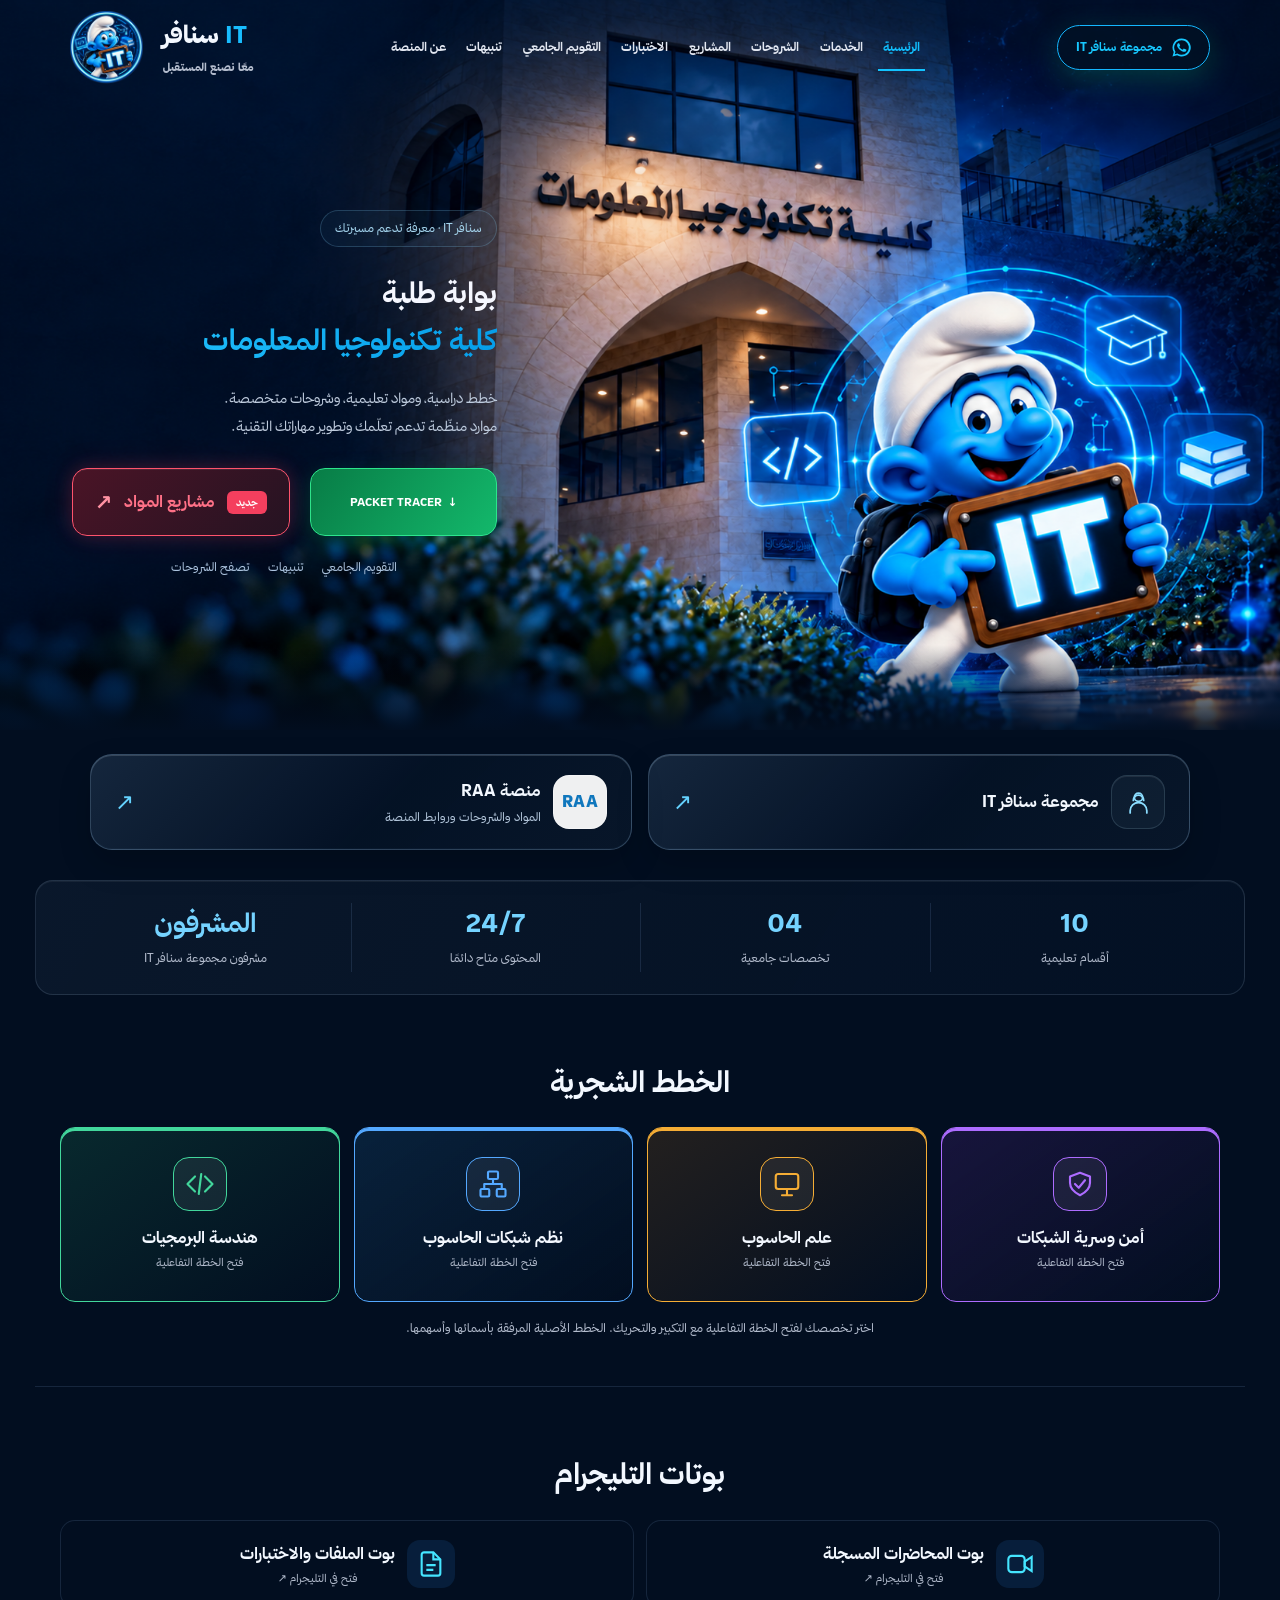
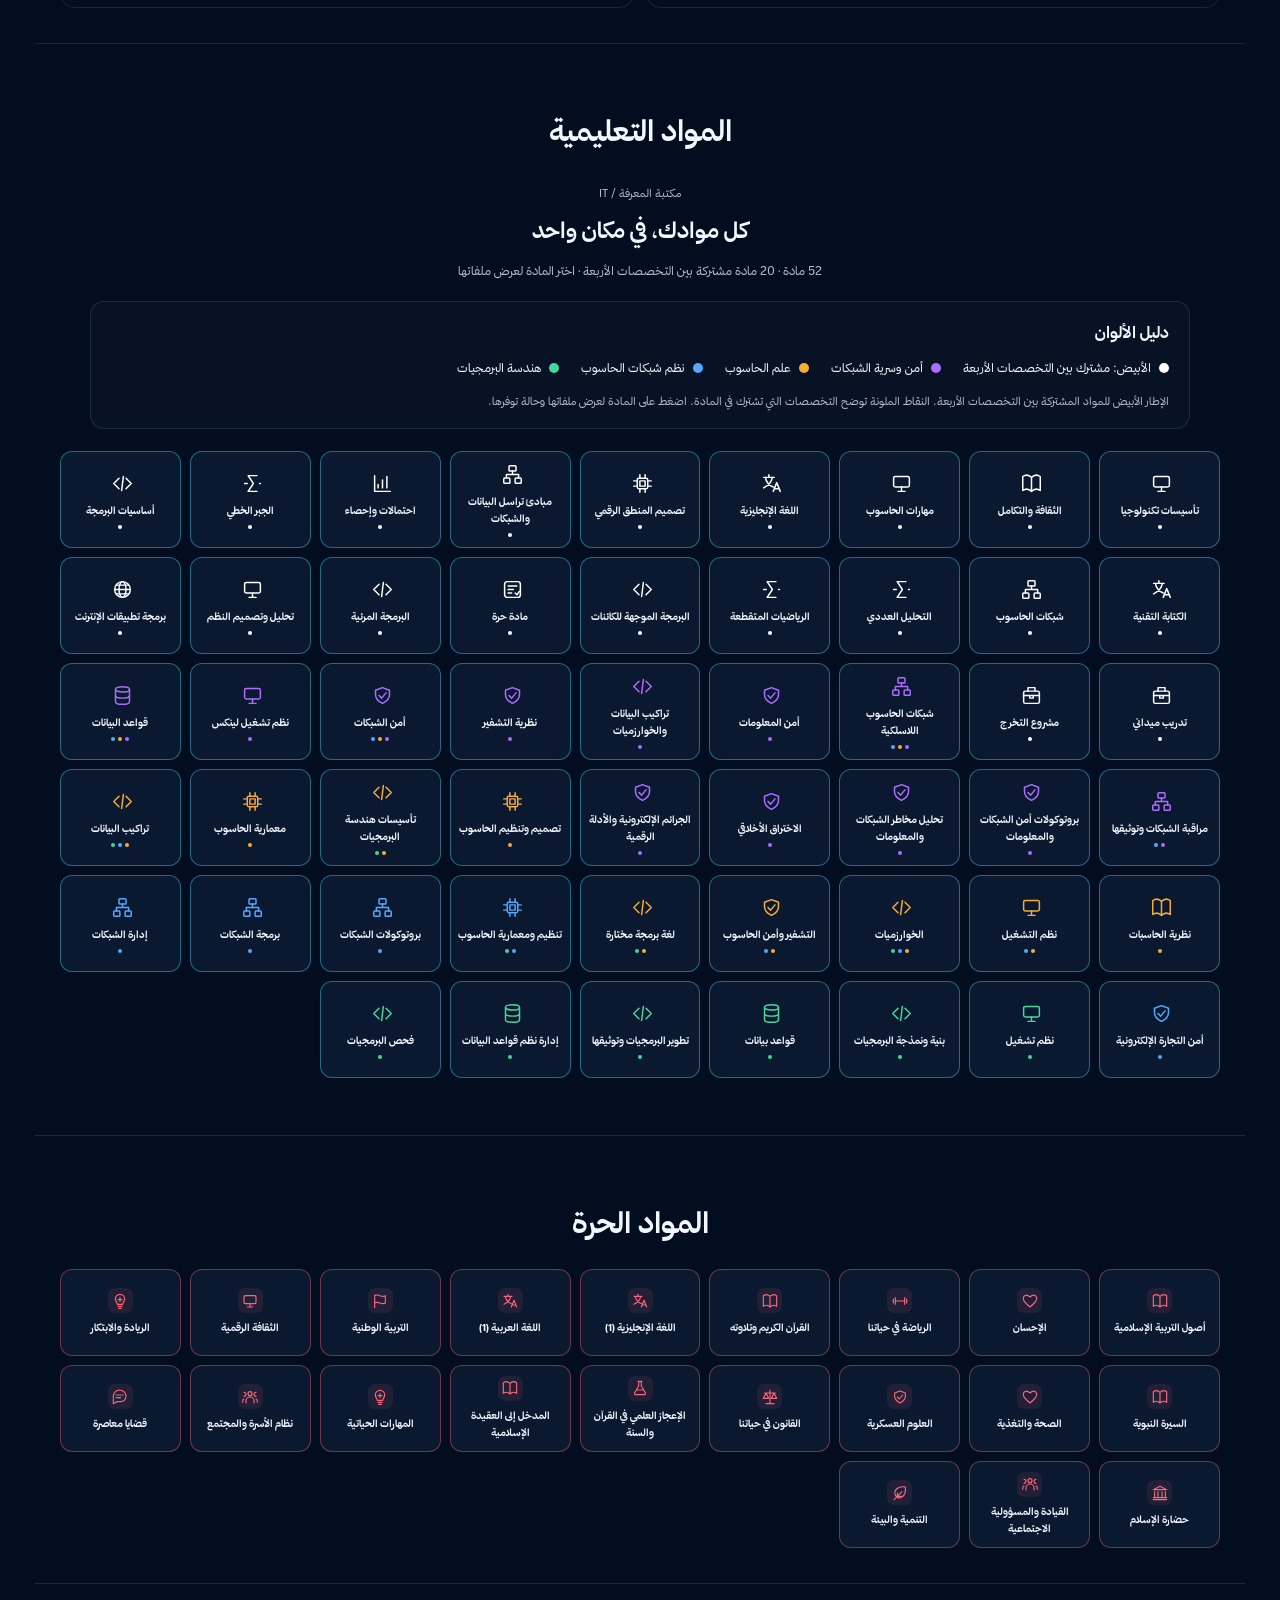
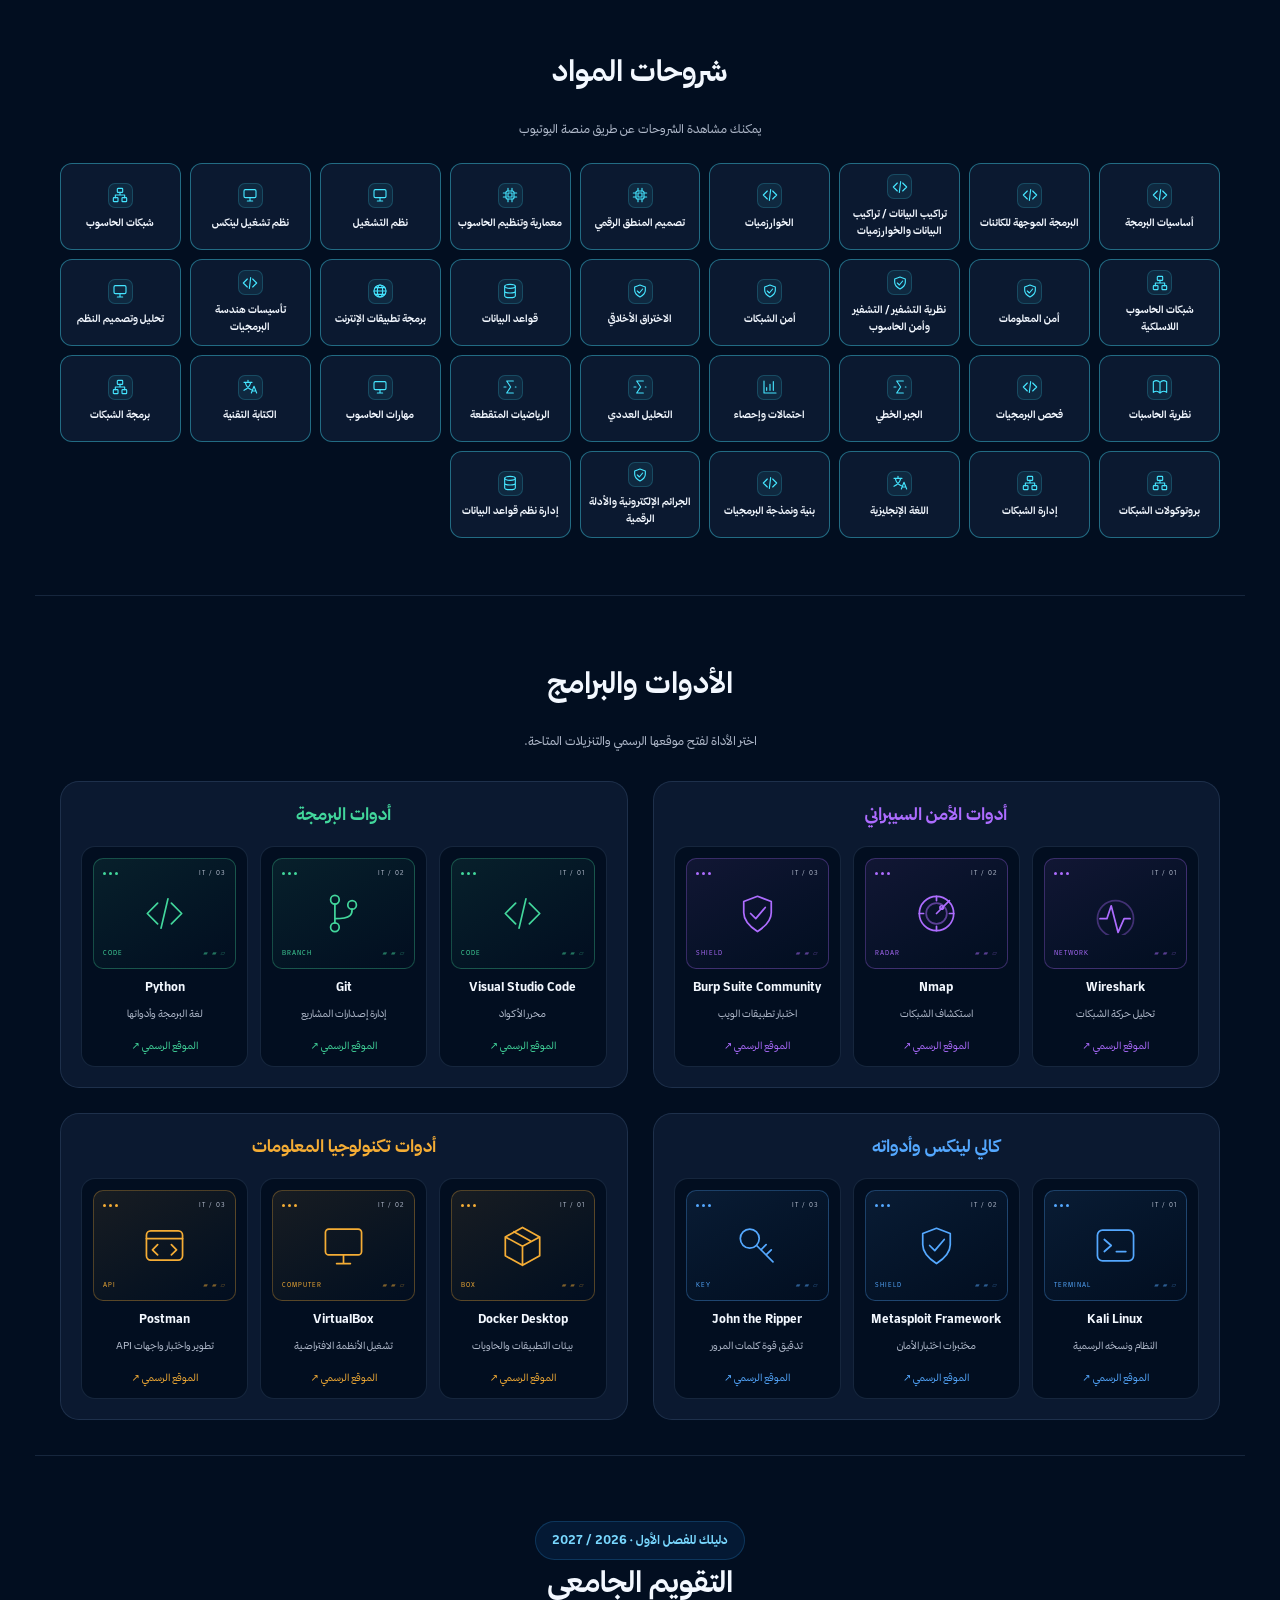
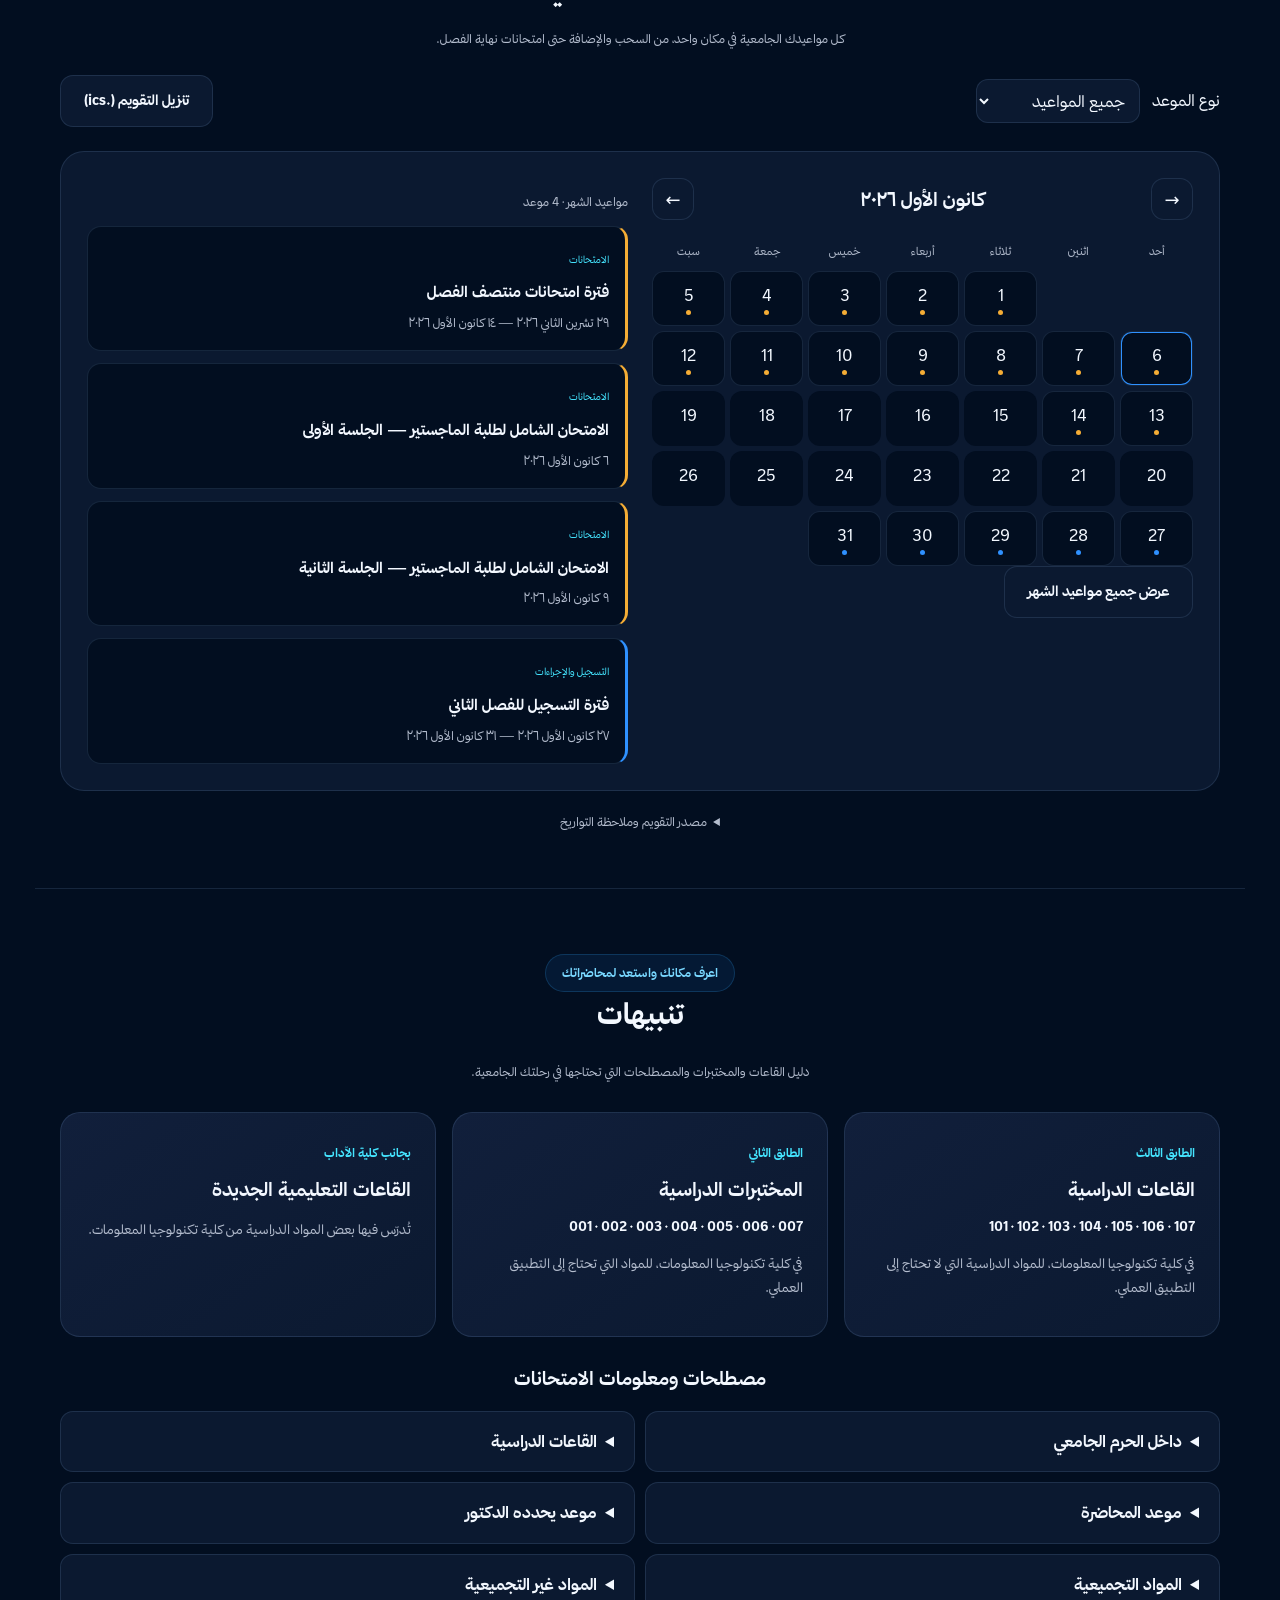
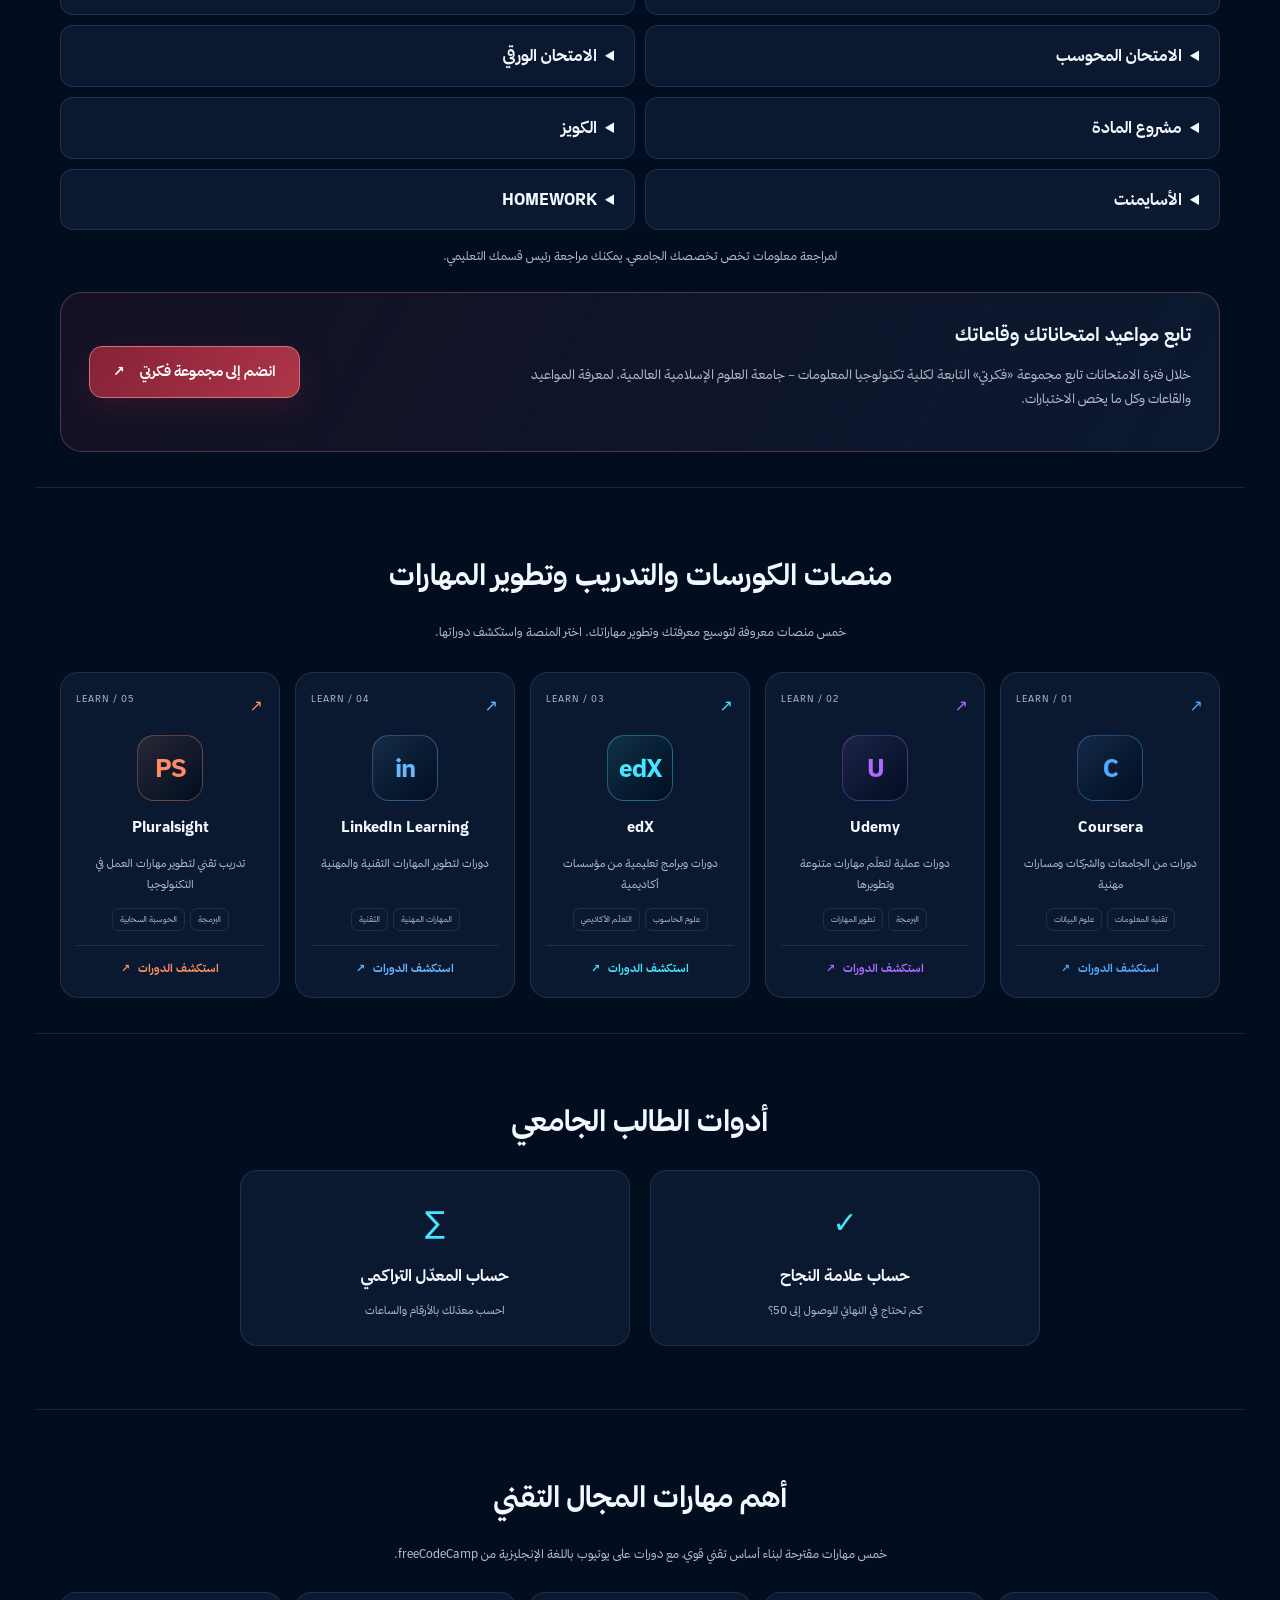
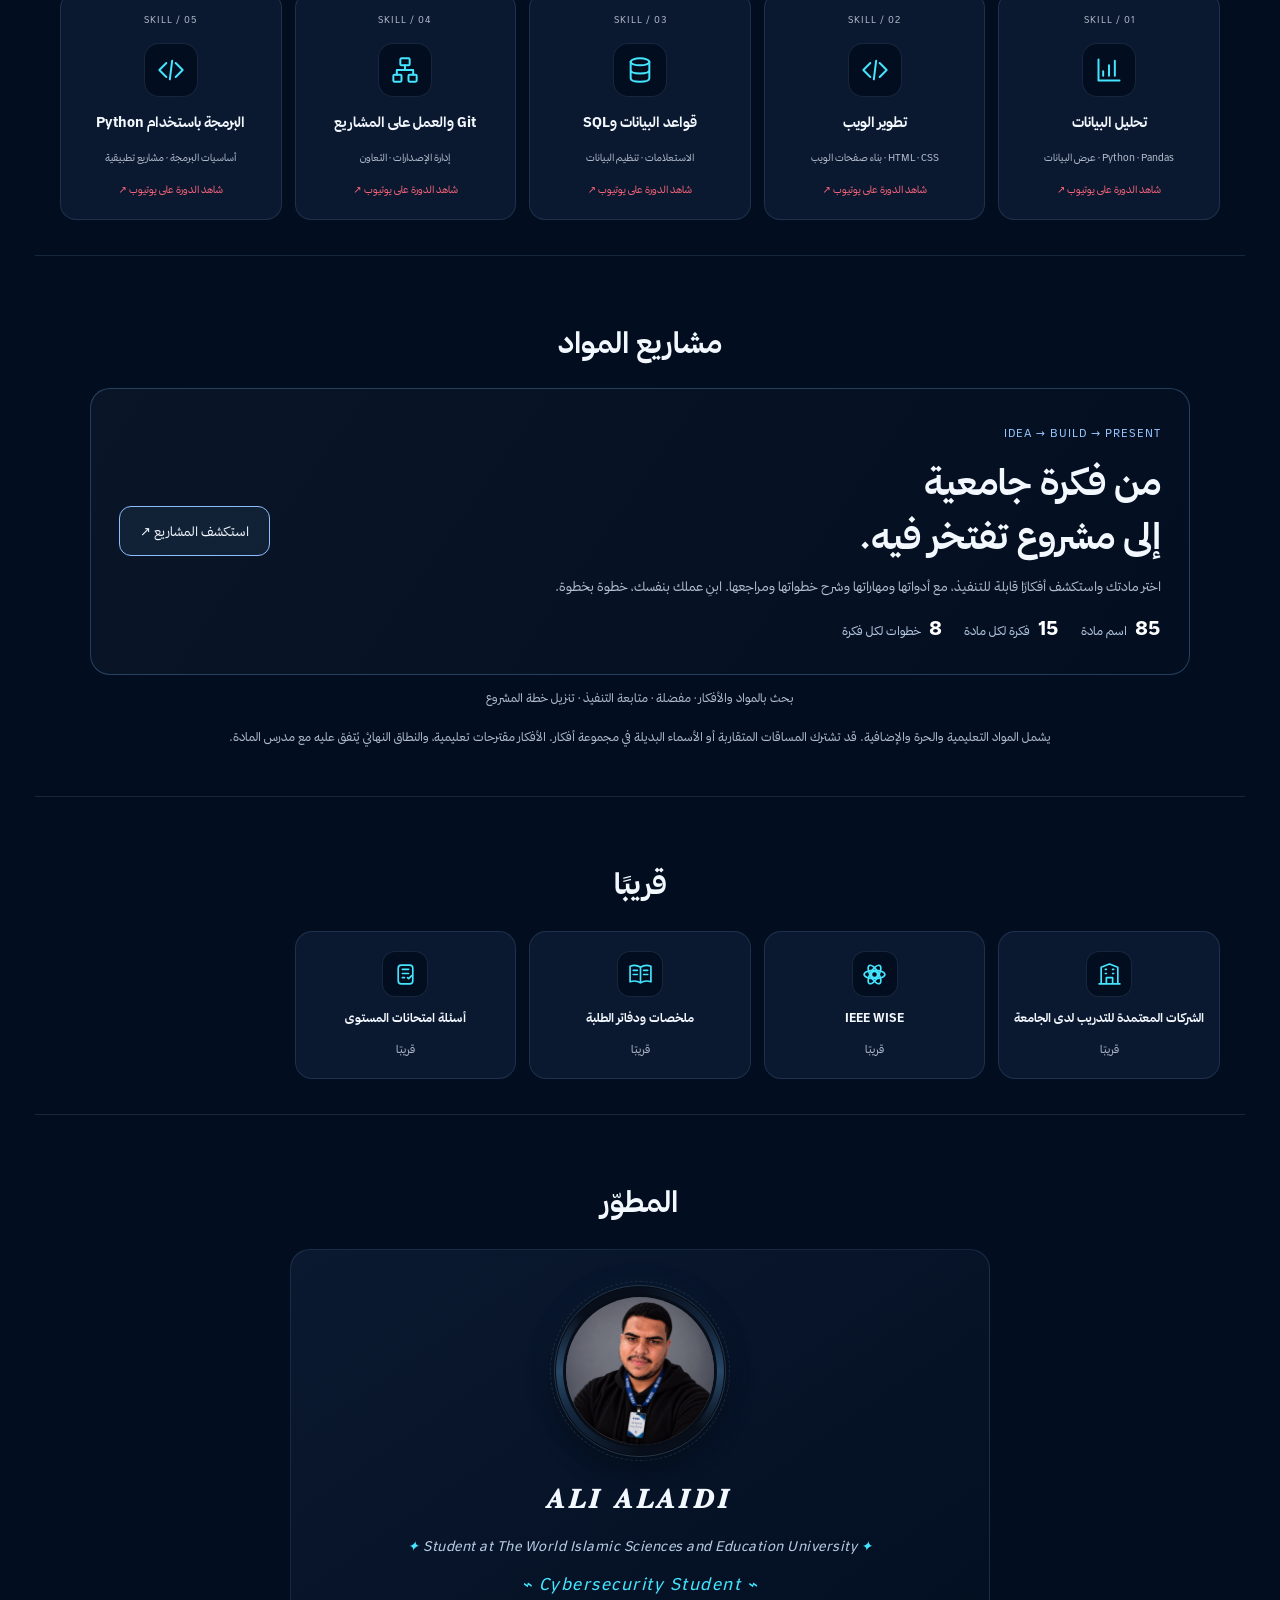
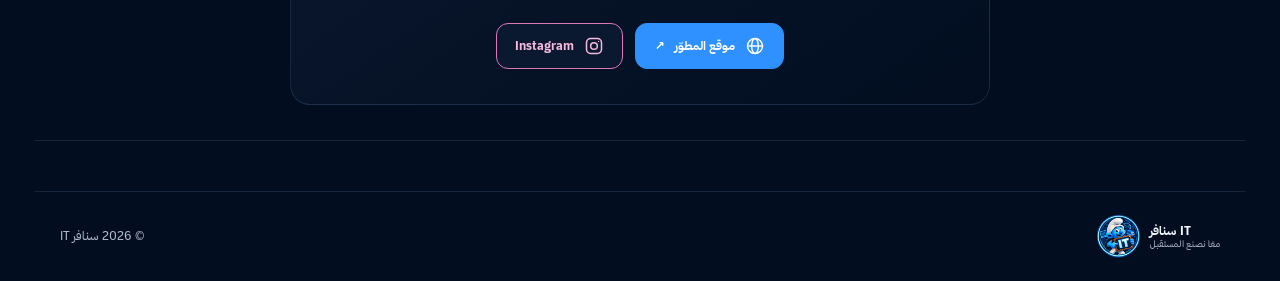
==== commit 78320b9d: "Add files via upload" ====
--- a/index.html
+++ b/index.html
@@ -22,7 +22,7 @@
   </header>
   <main>
     <section id="home" class="hero container">
-      <div class="hero-copy"><div class="hero-label">سنافر IT · معرفة تدعم مسيرتك</div><h1>بوابة طلبة<br/><span class="gradient-text">كلية تكنولوجيا المعلومات</span></h1><p>خطط دراسية، ومواد تعليمية، وشروحات متخصصة.<br/>موارد منظّمة تدعم تعلّمك وتطوير مهاراتك التقنية.</p><div class="hero-actions"><a class="btn btn-primary" id="heroProjects" href="#projects" aria-controls="projectsLibrary"><span class="projects-new-badge">جديد</span><span>مشاريع المواد</span><span class="projects-launch-arrow" aria-hidden="true">↗</span></a><a class="btn btn-outline" href="#materials"><span aria-hidden="true">▤</span> تصفح المواد</a></div><div class="hero-shortcuts"><a href="#academic-calendar">التقويم الجامعي</a><a href="#alerts">تنبيهات</a><a href="#lessons">تصفح الشروحات</a></div></div>
+      <div class="hero-copy"><div class="hero-label">سنافر IT · معرفة تدعم مسيرتك</div><h1>بوابة طلبة<br/><span class="gradient-text">كلية تكنولوجيا المعلومات</span></h1><p>خطط دراسية، ومواد تعليمية، وشروحات متخصصة.<br/>موارد منظّمة تدعم تعلّمك وتطوير مهاراتك التقنية.</p><div class="hero-actions"><a class="btn btn-primary" id="heroProjects" href="#projects" aria-controls="projectsLibrary"><span class="projects-new-badge">جديد</span><span>مشاريع المواد</span><span class="projects-launch-arrow" aria-hidden="true">↗</span></a><a class="btn btn-packet-tracer" href="https://drive.google.com/file/d/1QKt6hqyoi948ayQHoTtqETFfSa4xP7q9/view" target="_blank" rel="noopener noreferrer" aria-label="تحميل CISCO PACKET TRACER"><span aria-hidden="true">↓</span><span dir="ltr">PACKET TRACER</span></a></div><div class="hero-shortcuts"><a href="#academic-calendar">التقويم الجامعي</a><a href="#alerts">تنبيهات</a><a href="#lessons">تصفح الشروحات</a></div></div>
       <div class="hero-art" role="img" aria-label="سنفور IT أمام كلية تكنولوجيا المعلومات بإضاءة زرقاء"></div><div class="whatsapp-community-links" aria-label="مجموعات واتساب"><a class="whatsapp-community-card" href="https://chat.whatsapp.com/IGoztX9nsLLITHyfJJWVKI?mode=wwt" target="_blank" rel="noopener noreferrer"><span class="community-icon"><svg viewBox="0 0 24 24" fill="none" stroke="currentColor" stroke-width="1.7" stroke-linecap="round" stroke-linejoin="round" aria-hidden="true"><path d="M7 10a5 5 0 0 1 10 0M4 22v-2a8 8 0 0 1 16 0v2"/><circle cx="12" cy="7" r="4"/></svg></span><strong>مجموعة سنافر IT</strong><span class="community-arrow" aria-hidden="true">↗</span></a><button type="button" class="whatsapp-community-card raa-launch" id="raaPlatformBtn" aria-haspopup="dialog"><span class="community-icon raa-logo-frame"><img class="raa-logo" src="https://images.b3na.com/Upload/AvatarUser/75335/1786687584_107.webp" alt="شعار منصة RAA" loading="lazy" decoding="async" referrerpolicy="no-referrer" /><span class="raa-logo-fallback" hidden aria-hidden="true">RAA</span></span><span class="raa-launch-copy"><strong>منصة RAA</strong><small>المواد والشروحات وروابط المنصة</small></span><span class="community-arrow" aria-hidden="true">↗</span></button></div></section>
     <section class="stats container" aria-label="مميزات المنصة"><div><b>10</b><span>أقسام تعليمية</span></div><div><b>04</b><span>تخصصات جامعية</span></div><div><b>24/7</b><span>المحتوى متاح دائمًا</span></div><div><b>المشرفون</b><span>مشرفون مجموعة سنافر IT</span></div></section>
     <div id="services"><section id="plans" class="section container home-section"><h2>الخطط الشجرية</h2><div class="item-grid major-grid" id="plansMajors"></div><p class="notice">اختر تخصصك لفتح الخطة التفاعلية مع التكبير والتحريك. الخطط الأصلية المرفقة بأسمائها وأسهمها.</p></section><section id="bots" class="section container home-section"><h2>بوتات التليجرام</h2><div class="item-grid" id="botLinks"></div></section><section id="materials" class="section container home-section"><h2>المواد التعليمية</h2><div class="inline-browser" id="materialsBrowser" aria-live="polite"></div></section><section id="free-materials" class="section container home-section free-section"><h2>المواد الحرة</h2><div class="free-course-buttons" id="freeCourses"></div><div class="resource-preview" id="freePreview" aria-live="polite"></div></section><section id="lessons" class="section container home-section"><h2>شروحات المواد</h2><div class="inline-browser" id="lessonsBrowser" aria-live="polite"></div></section><section id="tools" class="section container home-section"><h2>الأدوات والبرامج</h2><p class="catalog-note">اختر الأداة لفتح موقعها الرسمي والتنزيلات المتاحة.</p><div class="tool-groups"><section class="tool-group" style="--tool-accent:#ad6cff"><h3>أدوات الأمن السيبراني</h3><div class="tool-cards"><a class="tool-card" href="https://www.wireshark.org/download.html" target="_blank" rel="noopener noreferrer"><span class="tool-art" aria-hidden="true"><span class="tool-art-top"><i></i><i></i><i></i><span>IT / 01</span></span><svg viewBox="0 0 50 50" fill="none" stroke="currentColor" stroke-width="2" stroke-linecap="round" stroke-linejoin="round"><path d="M7 31h8l5-15 8 31 7-16h7"/><circle cx="25" cy="31" r="21" opacity=".35"/></svg><span class="tool-art-bottom">NETWORK<span>▰ ▰ ▱</span></span></span><strong dir="ltr">Wireshark</strong><span class="tool-description">تحليل حركة الشبكات</span><span class="tool-open">الموقع الرسمي <span aria-hidden="true">↗</span></span></a><a class="tool-card" href="https://nmap.org/download.html" target="_blank" rel="noopener noreferrer"><span class="tool-art" aria-hidden="true"><span class="tool-art-top"><i></i><i></i><i></i><span>IT / 02</span></span><svg viewBox="0 0 50 50" fill="none" stroke="currentColor" stroke-width="2" stroke-linecap="round" stroke-linejoin="round"><circle cx="25" cy="25" r="20"/><circle cx="25" cy="25" r="12" opacity=".5"/><path d="M25 25 40 10M25 5v5M5 25h5M25 40v5M40 25h5"/><circle cx="31" cy="18" r="2"/></svg><span class="tool-art-bottom">RADAR<span>▰ ▰ ▱</span></span></span><strong dir="ltr">Nmap</strong><span class="tool-description">استكشاف الشبكات</span><span class="tool-open">الموقع الرسمي <span aria-hidden="true">↗</span></span></a><a class="tool-card" href="https://portswigger.net/burp/communitydownload" target="_blank" rel="noopener noreferrer"><span class="tool-art" aria-hidden="true"><span class="tool-art-top"><i></i><i></i><i></i><span>IT / 03</span></span><svg viewBox="0 0 50 50" fill="none" stroke="currentColor" stroke-width="2" stroke-linecap="round" stroke-linejoin="round"><path d="m25 5 16 6v13c0 11-10 18-16 22-6-4-16-11-16-22V11Z"/><path d="m17 25 6 6 11-13"/></svg><span class="tool-art-bottom">SHIELD<span>▰ ▰ ▱</span></span></span><strong dir="ltr">Burp Suite Community</strong><span class="tool-description">اختبار تطبيقات الويب</span><span class="tool-open">الموقع الرسمي <span aria-hidden="true">↗</span></span></a></div></section><section class="tool-group" style="--tool-accent:#42d79c"><h3>أدوات البرمجة</h3><div class="tool-cards"><a class="tool-card" href="https://code.visualstudio.com/download" target="_blank" rel="noopener noreferrer"><span class="tool-art" aria-hidden="true"><span class="tool-art-top"><i></i><i></i><i></i><span>IT / 01</span></span><svg viewBox="0 0 50 50" fill="none" stroke="currentColor" stroke-width="2" stroke-linecap="round" stroke-linejoin="round"><path d="m17 13-12 12 12 12m16-24 12 12-12 12M29 8l-8 34"/></svg><span class="tool-art-bottom">CODE<span>▰ ▰ ▱</span></span></span><strong dir="ltr">Visual Studio Code</strong><span class="tool-description">محرر الأكواد</span><span class="tool-open">الموقع الرسمي <span aria-hidden="true">↗</span></span></a><a class="tool-card" href="https://git-scm.com/downloads/" target="_blank" rel="noopener noreferrer"><span class="tool-art" aria-hidden="true"><span class="tool-art-top"><i></i><i></i><i></i><span>IT / 02</span></span><svg viewBox="0 0 50 50" fill="none" stroke="currentColor" stroke-width="2" stroke-linecap="round" stroke-linejoin="round"><circle cx="15" cy="9" r="5"/><circle cx="35" cy="15" r="5"/><circle cx="15" cy="41" r="5"/><path d="M15 14v22m0-5c20 0 20-6 20-11"/></svg><span class="tool-art-bottom">BRANCH<span>▰ ▰ ▱</span></span></span><strong dir="ltr">Git</strong><span class="tool-description">إدارة إصدارات المشاريع</span><span class="tool-open">الموقع الرسمي <span aria-hidden="true">↗</span></span></a><a class="tool-card" href="https://www.python.org/downloads/" target="_blank" rel="noopener noreferrer"><span class="tool-art" aria-hidden="true"><span class="tool-art-top"><i></i><i></i><i></i><span>IT / 03</span></span><svg viewBox="0 0 50 50" fill="none" stroke="currentColor" stroke-width="2" stroke-linecap="round" stroke-linejoin="round"><path d="m17 13-12 12 12 12m16-24 12 12-12 12M29 8l-8 34"/></svg><span class="tool-art-bottom">CODE<span>▰ ▰ ▱</span></span></span><strong dir="ltr">Python</strong><span class="tool-description">لغة البرمجة وأدواتها</span><span class="tool-open">الموقع الرسمي <span aria-hidden="true">↗</span></span></a></div></section><section class="tool-group" style="--tool-accent:#54a8ff"><h3>كالي لينكس وأدواته</h3><div class="tool-cards"><a class="tool-card" href="https://www.kali.org/get-kali/" target="_blank" rel="noopener noreferrer"><span class="tool-art" aria-hidden="true"><span class="tool-art-top"><i></i><i></i><i></i><span>IT / 01</span></span><svg viewBox="0 0 50 50" fill="none" stroke="currentColor" stroke-width="2" stroke-linecap="round" stroke-linejoin="round"><rect x="4" y="7" width="42" height="36" rx="6"/><path d="m12 18 8 7-8 7m14 0h11"/></svg><span class="tool-art-bottom">TERMINAL<span>▰ ▰ ▱</span></span></span><strong dir="ltr">Kali Linux</strong><span class="tool-description">النظام ونسخه الرسمية</span><span class="tool-open">الموقع الرسمي <span aria-hidden="true">↗</span></span></a><a class="tool-card" href="https://www.kali.org/tools/metasploit-framework/" target="_blank" rel="noopener noreferrer"><span class="tool-art" aria-hidden="true"><span class="tool-art-top"><i></i><i></i><i></i><span>IT / 02</span></span><svg viewBox="0 0 50 50" fill="none" stroke="currentColor" stroke-width="2" stroke-linecap="round" stroke-linejoin="round"><path d="m25 5 16 6v13c0 11-10 18-16 22-6-4-16-11-16-22V11Z"/><path d="m17 25 6 6 11-13"/></svg><span class="tool-art-bottom">SHIELD<span>▰ ▰ ▱</span></span></span><strong dir="ltr">Metasploit Framework</strong><span class="tool-description">مختبرات اختبار الأمان</span><span class="tool-open">الموقع الرسمي <span aria-hidden="true">↗</span></span></a><a class="tool-card" href="https://www.kali.org/tools/john/" target="_blank" rel="noopener noreferrer"><span class="tool-art" aria-hidden="true"><span class="tool-art-top"><i></i><i></i><i></i><span>IT / 03</span></span><svg viewBox="0 0 50 50" fill="none" stroke="currentColor" stroke-width="2" stroke-linecap="round" stroke-linejoin="round"><circle cx="16" cy="17" r="11"/><path d="m24 25 19 19m-8-8 6-6m-12 0 6-6"/></svg><span class="tool-art-bottom">KEY<span>▰ ▰ ▱</span></span></span><strong dir="ltr">John the Ripper</strong><span class="tool-description">تدقيق قوة كلمات المرور</span><span class="tool-open">الموقع الرسمي <span aria-hidden="true">↗</span></span></a></div></section><section class="tool-group" style="--tool-accent:#f5ad35"><h3>أدوات تكنولوجيا المعلومات</h3><div class="tool-cards"><a class="tool-card" href="https://www.docker.com/products/docker-desktop/" target="_blank" rel="noopener noreferrer"><span class="tool-art" aria-hidden="true"><span class="tool-art-top"><i></i><i></i><i></i><span>IT / 01</span></span><svg viewBox="0 0 50 50" fill="none" stroke="currentColor" stroke-width="2" stroke-linecap="round" stroke-linejoin="round"><path d="m25 4 20 11v22L25 48 5 37V15Z M5 15l20 11 20-11M25 26v22M15 9l20 11"/></svg><span class="tool-art-bottom">BOX<span>▰ ▰ ▱</span></span></span><strong dir="ltr">Docker Desktop</strong><span class="tool-description">بيئات التطبيقات والحاويات</span><span class="tool-open">الموقع الرسمي <span aria-hidden="true">↗</span></span></a><a class="tool-card" href="https://www.virtualbox.org/wiki/Downloads" target="_blank" rel="noopener noreferrer"><span class="tool-art" aria-hidden="true"><span class="tool-art-top"><i></i><i></i><i></i><span>IT / 02</span></span><svg viewBox="0 0 50 50" fill="none" stroke="currentColor" stroke-width="2" stroke-linecap="round" stroke-linejoin="round"><rect x="4" y="6" width="42" height="30" rx="4"/><path d="M17 46h16M25 36v10"/></svg><span class="tool-art-bottom">COMPUTER<span>▰ ▰ ▱</span></span></span><strong dir="ltr">VirtualBox</strong><span class="tool-description">تشغيل الأنظمة الافتراضية</span><span class="tool-open">الموقع الرسمي <span aria-hidden="true">↗</span></span></a><a class="tool-card" href="https://www.postman.com/downloads/" target="_blank" rel="noopener noreferrer"><span class="tool-art" aria-hidden="true"><span class="tool-art-top"><i></i><i></i><i></i><span>IT / 03</span></span><svg viewBox="0 0 50 50" fill="none" stroke="currentColor" stroke-width="2" stroke-linecap="round" stroke-linejoin="round"><rect x="4" y="8" width="42" height="34" rx="5"/><path d="M4 17h42m-29 7-6 6 6 6m16-12 6 6-6 6"/></svg><span class="tool-art-bottom">API<span>▰ ▰ ▱</span></span></span><strong dir="ltr">Postman</strong><span class="tool-description">تطوير واختبار واجهات API</span><span class="tool-open">الموقع الرسمي <span aria-hidden="true">↗</span></span></a></div></section></div></section></div>
--- a/home-cinematic.css
+++ b/home-cinematic.css
@@ -19,4 +19,15 @@
 @media(max-width:1200px){.cinematic-home .topbar{width:92%;gap:15px}.cinematic-home .brand{gap:10px}.cinematic-home .desktop-nav{gap:14px}.cinematic-home .wa-header{padding:9px 12px;font-size:10px}.cinematic-home .hero-copy{width:38%;top:90px}.cinematic-home .hero h1{font-size:46px;margin-bottom:24px}.cinematic-home .hero-copy>p{font-size:18px}.cinematic-home .hero-actions .btn{min-height:53px}.cinematic-home .hero-shortcuts{gap:12px;font-size:11px}}
 @media(max-width:950px){.cinematic-home .wa-header{display:none}.cinematic-home .brand span{font-size:23px}.cinematic-home .desktop-nav{gap:12px;font-size:11px}.cinematic-home .hero h1{font-size:40px}.cinematic-home .hero-copy{width:41%}.cinematic-home .hero-actions{gap:10px}.cinematic-home .hero-actions .btn{font-size:13px;gap:10px}.cinematic-home .hero-copy>p{font-size:16px}}
 @media(max-width:720px){.cinematic-home::before{height:440px;min-height:0;background-position:70% top;background-size:auto 440px}.cinematic-home::after{top:310px;height:140px}.cinematic-home .topbar{height:80px;width:auto;margin:0 20px;direction:ltr}.cinematic-home .brand img{width:52px;height:52px}.cinematic-home .brand span{font-size:21px}.cinematic-home .brand small{font-size:10px;margin-top:6px}.cinematic-home .desktop-nav{top:75px;left:0;right:0;gap:4px;padding:15px 22px;background:#07182eee;border:1px solid #22a4f744;border-radius:16px;font-size:14px;box-shadow:0 15px 45px #0008}.cinematic-home .hero{height:auto;min-height:0;padding:345px 22px 20px;display:flex;flex-direction:column;gap:0}.cinematic-home .hero-copy{position:relative;left:auto;top:auto;width:100%;order:0;text-align:right}.cinematic-home .hero h1{font-size:clamp(32px,8.4vw,48px);line-height:1.4;margin:0 0 20px}.cinematic-home .hero-copy>p{font-size:16px;margin-bottom:23px}.cinematic-home .hero-actions{gap:12px}.cinematic-home .hero-actions .btn{font-size:14px;min-height:52px;padding:10px 13px}.cinematic-home .hero-shortcuts{font-size:11px;gap:17px;margin-top:22px}.cinematic-home .hero-art{top:0;right:0;bottom:auto;width:100%;height:330px;order:0;margin:0}.cinematic-home .whatsapp-community-links{position:static;order:1;grid-template-columns:1fr;margin-top:35px;gap:10px;width:100%}.cinematic-home .whatsapp-community-card{min-height:68px;padding:12px 16px}.cinematic-home .stats{margin:10px 22px 0;grid-template-columns:repeat(2,minmax(0,1fr));gap:16px 0;padding:18px 10px}.cinematic-home .stats>div:nth-child(2){border-left:0}.cinematic-home .stats b{font-size:24px}.cinematic-home .stats span{font-size:11px}.cinematic-home .home-section{padding-top:45px}.cinematic-home .home-section>h2{font-size:24px}}
-@media(prefers-reduced-motion:reduce){html:has(.cinematic-home){scroll-behavior:auto}.cinematic-home *{animation:none!important;transition:none!important}}
+@media(prefers-reduced-motion:reduce){html:has(.cinematic-home){scroll-behavior:auto}.cinematic-home *{animation:none!important;transition:none!important}}
+
+/* Cisco Packet Tracer download CTA */
+.cinematic-home .hero-actions .btn-packet-tracer{background:linear-gradient(115deg,#0c9957,#20c978);border:2px solid #51e9a0;color:#fff;box-shadow:0 12px 30px rgba(12,153,87,.3);font-family:Arial,Cairo,sans-serif;font-weight:900;letter-spacing:.35px;gap:9px;font-size:clamp(11px,1vw,16px)}
+.cinematic-home .hero-actions .btn-packet-tracer:hover{background:linear-gradient(115deg,#087e49,#18b66b);box-shadow:0 17px 36px rgba(12,153,87,.42)}
+@media(max-width:720px){.cinematic-home .hero-actions .btn-packet-tracer{font-size:10px;letter-spacing:0;padding:10px 7px;gap:5px}}
+/* Packet Tracer: solid green CTA, compact and readable on phones */
+.cinematic-home .hero-actions a.btn-packet-tracer{background:linear-gradient(125deg,#087c46,#13b86b)!important;border:1px solid #2de58c!important;color:#fff!important;box-shadow:0 8px 22px rgba(0,135,70,.35)!important;font-size:clamp(10px,0.9vw,13px)!important;font-weight:800;letter-spacing:0!important;white-space:nowrap;min-width:0;gap:6px;padding:11px 10px!important;justify-content:center}
+.cinematic-home .hero-actions a.btn-packet-tracer:hover{background:linear-gradient(125deg,#066c3e,#0fa65f)!important}
+.cinematic-home .hero-actions a.btn-packet-tracer span{min-width:0}
+@media(max-width:720px){.cinematic-home .hero-actions a.btn-packet-tracer{font-size:clamp(8px,2.45vw,11px)!important;padding:10px 5px!important;gap:4px;min-height:48px;letter-spacing:-.15px!important}.cinematic-home .hero-actions a.btn-packet-tracer span:first-child{font-size:12px;flex-shrink:0}}
+@media(max-width:370px){.cinematic-home .hero-actions a.btn-packet-tracer{font-size:8px!important;padding:9px 3px!important;gap:2px}}
